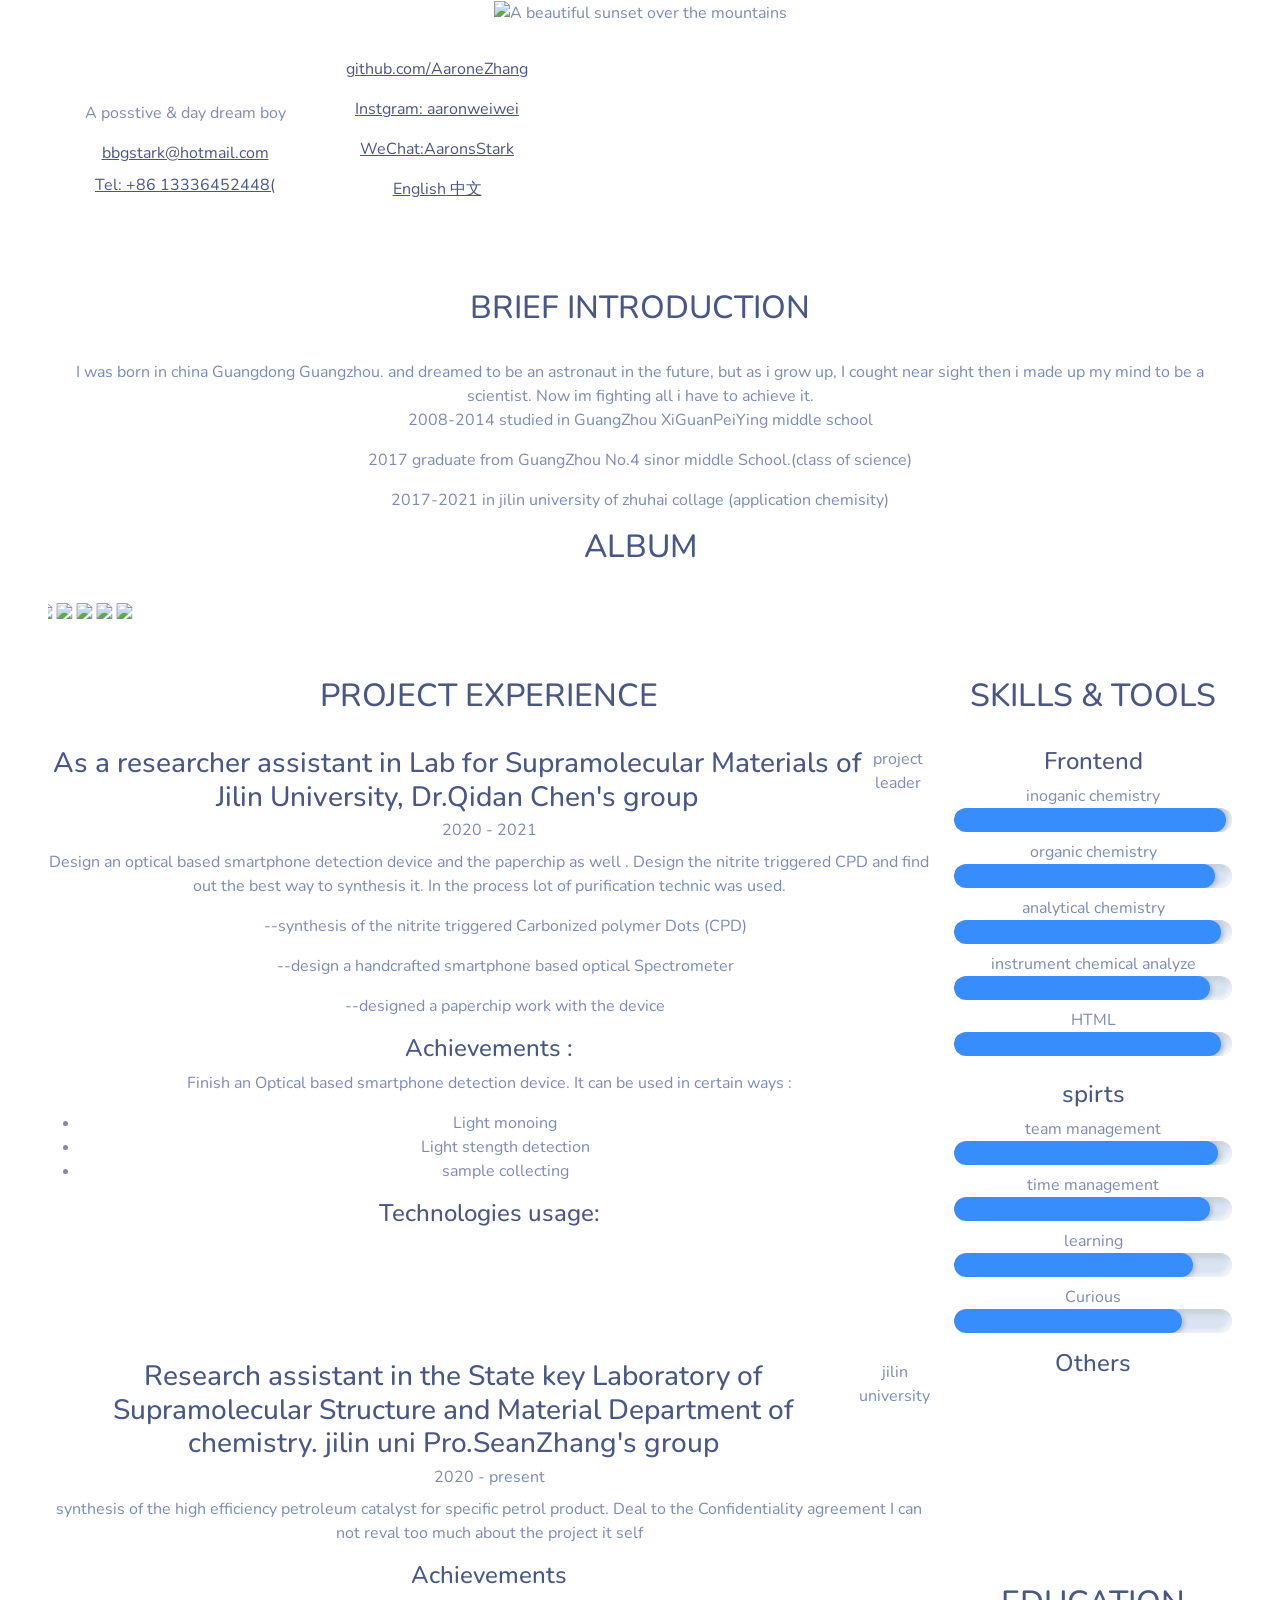
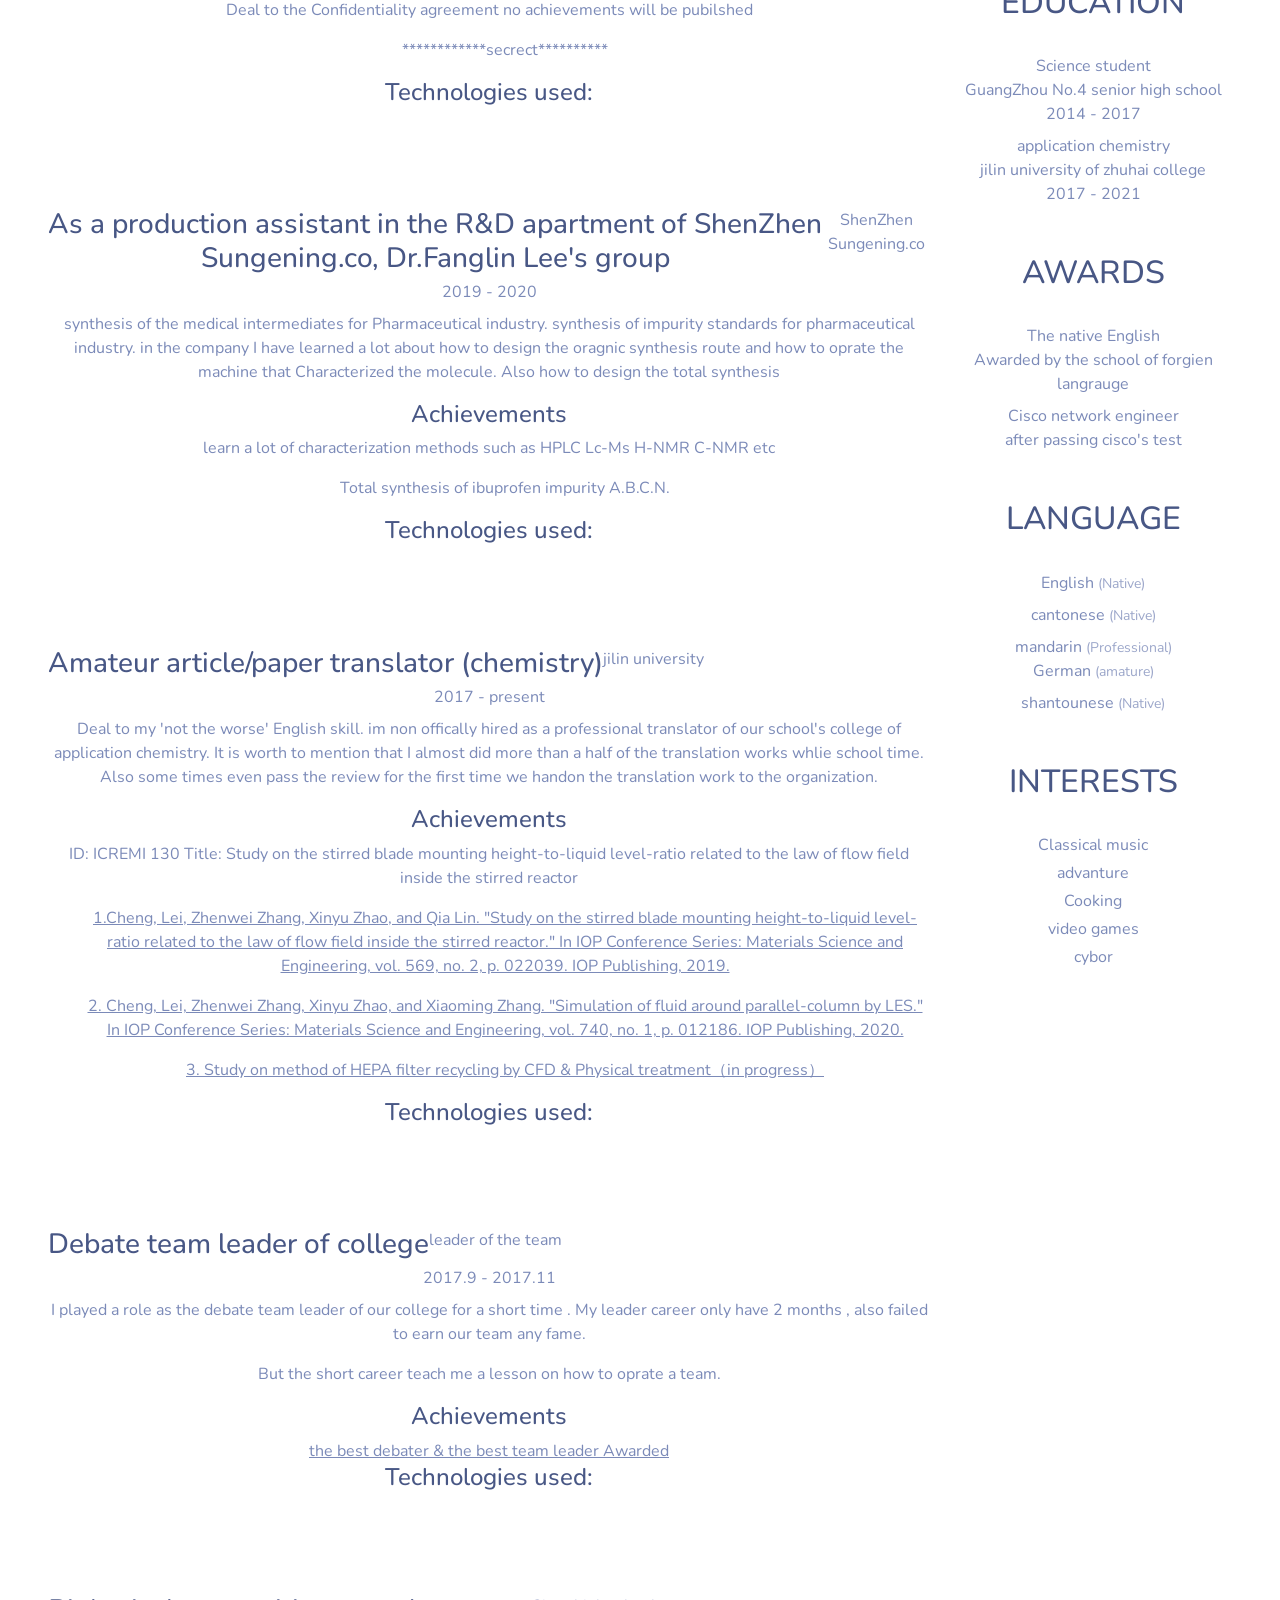
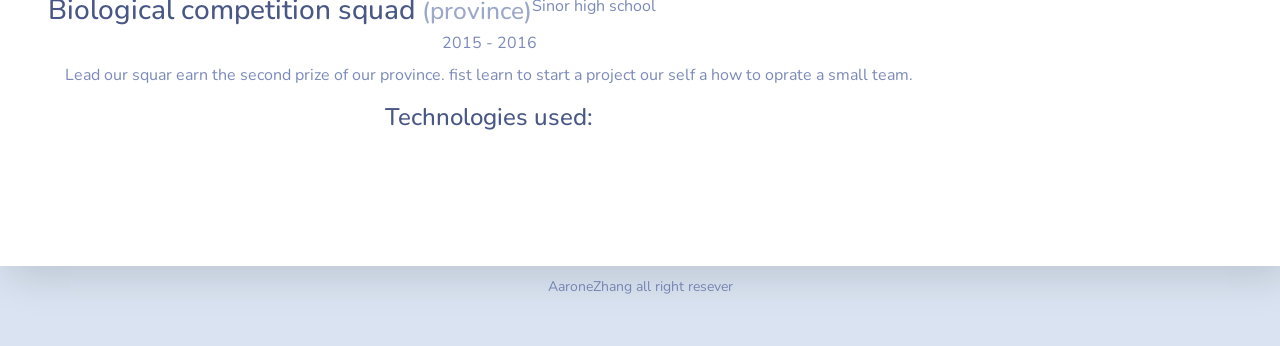
==== EN/index.html @ 05cc0192 "new content update content" ====
<!DOCTYPE html>
<html lang="en"> 
<head>
    <title>Aarone's website</title>
    
    <!-- Meta -->
    <meta charset="utf-8">
    <meta http-equiv="X-UA-Compatible" content="IE=edge">
    <meta name="viewport" content="width=device-width, initial-scale=1.0">
    <meta name="description" content="Responsive Resume Template">
    <meta name="author" content="Aarone">    
    <link rel="shortcut icon" href="favicon.ico"> 
    <!-- Google Font -->
    <link href="https://fonts.googleapis.com/css?family=Roboto:300,400,500,700,900" rel="stylesheet">
    <!-- FontAwesome JS-->
    <script defer src="https://use.fontawesome.com/releases/v5.1.1/js/all.js" integrity="sha384-BtvRZcyfv4r0x/phJt9Y9HhnN5ur1Z+kZbKVgzVBAlQZX4jvAuImlIz+bG7TS00a" crossorigin="anonymous"></script>
    <!-- Theme CSS -->  
    <link id="theme-style" rel="stylesheet" href="assets/css/pillar-2.css">
</head> 

<body>	

    <article class="resume-wrapper text-center position-relative">
	    <div class="resume-wrapper-inner mx-auto text-left bg-white shadow-lg">
		    <header class="resume-header pt-4 pt-md-0">
			    <div class="media flex-column flex-md-row">
				    <img class="mr-3 img-fluid picture mx-auto" src="IMG_01.jpg" alt="A beautiful sunset over the mountains">
				    <div class="media-body p-4 d-flex flex-column flex-md-row mx-auto mx-lg-0">
					    <div class="primary-info">
						    <h1 class="name mt-0 mb-1 text-white text-uppercase text-uppercase">Aarone Zhang</h1>
						    <div class="title mb-3">A posstive & day dream boy</div>
						    <ul class="list-unstyled">
							    <li class="mb-2"><a href="#"><i class="far fa-envelope fa-fw mr-2" data-fa-transform="grow-3"></i>bbgstark@hotmail.com</a></li>
							    <li><a href="#"><i class="fas fa-mobile-alt fa-fw mr-2" data-fa-transform="grow-6"></i>Tel: +86 13336452448(</a></li>
						    </ul>
					    </div><!--//primary-info-->
					    <div class="secondary-info ml-md-auto mt-2">
						    <ul class="resume-social list-unstyled">
				                <li class="mb-3"><a href="github.com/AaroneZhang"><span class="fa-container text-center mr-2"><i class="fab fa-github-alt fa-fw"></i></span>github.com/AaroneZhang</a></li>
				                <li class="mb-3"><a href="https://www.instagram.com/aaronweiwei/"><span class="fa-container text-center mr-2"><i class="fab fa-instgram fa-fw"></i></span> Instgram: aaronweiwei</a></li>
				                <li class="mb-3"><a href="albim/ 13.jpeg"><span class="fa-container text-center mr-2"><i class="fas fa-globe"></i></span>WeChat:AaronsStark</a></li>
				                <li class="mb-3"><a href="https://aaronezhang.github.io/personal/EN/index"><span class="fa-container text-center mr-2"><i class="fas fa-globe"></i></span>English</a><a href="https://aaronezhang.github.io/personal/CN/index"></i></span>       中文</a></li>
						    </ul>
					    </div><!--//secondary-info-->
					    
				    </div><!--//media-body-->
			    </div><!--//media-->
		    </header>
		    <div class="resume-body p-5">
			    <section class="resume-section summary-section mb-5">
				    <h2 class="resume-section-title text-uppercase font-weight-bold pb-3 mb-3">Brief Introduction</h2>
				    <div class="resume-section-content">
					    <p class="mb-0">I was born in china Guangdong Guangzhou. and dreamed to be an astronaut in the future, but as i grow up, I cought near sight then i made up my mind to be a scientist. Now im fighting all i have to achieve it.</p>
					    	<p>
					    		2008-2014 studied in GuangZhou XiGuanPeiYing middle school
					    	</p>
					    	<p>
					    		2017 graduate from GuangZhou No.4 sinor middle School.(class of science)
					    	</p>
					    	<p>
					    		2017-2021 in jilin university of zhuhai collage (application chemisity)
					    	</p>
				    <h2 class="resume-section-title text-uppercase font-weight-bold pb-3 mb-3">Album</h2>
				    <div class="resume-section-content">
				    <marquee behavior="scroll" direction=right width=auto height=auto onmouseover=stop() onmouseout=start() scrollAmount=4 loop=infinite >
				    	<a href="album/ 1.jpeg"><img src="album/ 1.jpeg"></a>
				    	<a href="album/ 2.jpeg"><img src="album/ 2.jpeg"></a>
				    	<a href="album/ 3.jpeg"><img src="album/ 3.jpeg"></a>
				    	<a href="album/ 4.jpeg"><img src="album/ 4.jpeg"></a>
				    	<a href="album/ 5.jpeg"><img src="album/ 5.jpeg"></a>
				    	<a href="album/ 6.jpeg"><img src="album/ 6.jpeg"></a>
				    	<a href="album/ 7.jpeg"><img src="album/ 7.jpeg"></a>
				    	<a href="album/ 8.jpeg"><img src="album/ 8.jpeg"></a>
				    	<a href="album/ 9.jpeg"><img src="album/ 9.jpeg"></a>
				    	<a href="album/ 10.jpeg"><img src="album/ 10.jpeg"></a>
				    	<a href="album/ 11.jpeg"><img src="album/ 11.jpeg"></a>
				    	<a href="album/ 12.jpeg"><img src="album/ 12.jpeg"></a>
				    	
				    	<style>
        img{
            height: 200px;/*设置图片宽度，不设置高度，高度跟随宽度等比例自动收缩*/
        }
        img:hover{
            opacity: 0.8;/*通过hover鼠标事件设置图片透明度*/
        }
    </style> 
				    </marquee>
				</div>
				</section><!--//summary-section-->
				
			    
			    <div class="row">
				    <div class="col-lg-9">
					    <section class="resume-section experience-section mb-5">
						    <h2 class="resume-section-title text-uppercase font-weight-bold pb-3 mb-3">Project Experience</h2>
						    <div class="resume-section-content">
							    <div class="resume-timeline position-relative">
								    <article class="resume-timeline-item position-relative pb-5">
									    
									    <div class="resume-timeline-item-header mb-2">
										    <div class="d-flex flex-column flex-md-row">
										        <h3 class="resume-position-title font-weight-bold mb-1">As a researcher assistant in Lab for Supramolecular Materials of Jilin University, Dr.Qidan Chen's group</h3>
										        <div class="resume-company-name ml-auto">project leader</div>
										    </div><!--//row-->
										    <div class="resume-position-time">2020 - 2021</div>
									    </div><!--//resume-timeline-item-header-->
									    <div class="resume-timeline-item-desc">
										    <p>Design an optical based smartphone detection device and the paperchip as well . Design the nitrite triggered CPD and find out the best way to synthesis it. In the process lot of purification technic was used.
										    	<ul>
--synthesis of the nitrite triggered Carbonized polymer Dots (CPD)</ul>
<ul>
--design a handcrafted smartphone based optical Spectrometer</ul> 
<ul>--designed a paperchip work with the device</ul>
</p>
										    <h4 class="resume-timeline-item-desc-heading font-weight-bold">Achievements :</h4>
										    <p>  Finish an Optical based smartphone detection device. It can be used in certain ways :
										    </p>
										    <ul>
											    <li>Light monoing  </li>
											    <li>Light stength detection</li>
										    	<li>sample collecting 
										    	</li>
										    </ul>
										    <h4 class="resume-timeline-item-desc-heading font-weight-bold">Technologies usage:</h4>
										    <ul class="list-inline">
											    <li class="list-inline-item"><span class="badge badge-primary badge-pill">inorganic chemistry</span></li>
											    <li class="list-inline-item"><span class="badge badge-primary badge-pill">organic chemistry</span></li>
											    <li class="list-inline-item"><span class="badge badge-primary badge-pill">analytical chemistry</span></li>
											    <li class="list-inline-item"><span class="badge badge-primary badge-pill">instrument chemical analyze</span></li>
											    <li class="list-inline-item"><span class="badge badge-primary badge-pill">Optical physic </span></li>
											    <li class="list-inline-item"><span class="badge badge-primary badge-pill">electric circuit</span></li>
										    </ul>
									    </div><!--//resume-timeline-item-desc-->

								    </article><!--//resume-timeline-item-->
								    
								    <article class="resume-timeline-item position-relative pb-5">
									    
									    <div class="resume-timeline-item-header mb-2">
										    <div class="d-flex flex-column flex-md-row">
										        <h3 class="resume-position-title font-weight-bold mb-1">Research assistant in the State key Laboratory of Supramolecular Structure and Material Department of chemistry. jilin uni Pro.SeanZhang's group</h3>
										        <div class="resume-company-name ml-auto">jilin university</div>
										    </div><!--//row-->
										    <div class="resume-position-time">2020 - present </div>
									    </div><!--//resume-timeline-item-header-->
									    <div class="resume-timeline-item-desc">
										    <p>synthesis of the high efficiency petroleum catalyst for specific petrol product.
										    Deal to the Confidentiality agreement I can not reval too much about the project it self </p>
										    <h4 class="resume-timeline-item-desc-heading font-weight-bold">Achievements</h4>
										    <p>Deal to the Confidentiality agreement no achievements will be pubilshed </p>
										    <ul>************secrect**********
										    </ul>
										    <h4 class="resume-timeline-item-desc-heading font-weight-bold">Technologies used:</h4>
										    <ul class="list-inline">
											    <li class="list-inline-item"><span class="badge badge-primary badge-pill">inorganic chemistry </span></li>
											    <li class="list-inline-item"><span class="badge badge-primary badge-pill">organic chemistry </span></li>
											    <li class="list-inline-item"><span class="badge badge-primary badge-pill"></span></li>
											    <li class="list-inline-item"><span class="badge badge-primary badge-pill">English</span></li>
											    <li class="list-inline-item"><span class="badge badge-primary badge-pill"></span></li>
											    <li class="list-inline-item"><span class="badge badge-primary badge-pill"></span></li>
										    </ul>
										    </div><!--//resume-timeline-item-desc-->

								    </article><!--//resume-timeline-item-->
								    
								    <article class="resume-timeline-item position-relative pb-5">
									    
									    <div class="resume-timeline-item-header mb-2">
										    <div class="d-flex flex-column flex-md-row">
										        <h3 class="resume-position-title font-weight-bold mb-1">As a production assistant in the R&D apartment of ShenZhen Sungening.co, Dr.Fanglin Lee's group</h3>
										        <div class="resume-company-name ml-auto">ShenZhen Sungening.co</div>
										    </div><!--//row-->
										    <div class="resume-position-time">2019 - 2020 </div>
									    </div><!--//resume-timeline-item-header-->
									    <div class="resume-timeline-item-desc">
										    <p>synthesis of the medical intermediates for Pharmaceutical industry. synthesis of impurity standards for pharmaceutical industry. in the company I have learned a lot about how to design the oragnic synthesis route and how to oprate the machine that Characterized the molecule. Also how to design the total synthesis</p>
										    <h4 class="resume-timeline-item-desc-heading font-weight-bold">Achievements</h4>
										    <p>learn a lot of characterization methods such as HPLC Lc-Ms H-NMR C-NMR etc</p>
										    <ul>Total synthesis of ibuprofen impurity A.B.C.N.
										    </ul>
										    <h4 class="resume-timeline-item-desc-heading font-weight-bold">Technologies used:</h4>
										    <ul class="list-inline">
											    <li class="list-inline-item"><span class="badge badge-primary badge-pill">inorganic chemistry </span></li>
											    <li class="list-inline-item"><span class="badge badge-primary badge-pill">organic chemistry </span></li>
											    <li class="list-inline-item"><span class="badge badge-primary badge-pill">Reaxys</span></li>
											    <li class="list-inline-item"><span class="badge badge-primary badge-pill">English</span></li>
											    <li class="list-inline-item"><span class="badge badge-primary badge-pill">Scifinder</span></li>
											    <li class="list-inline-item"><span class="badge badge-primary badge-pill">Flash SiliconColumn</span></li>
										    </ul>

										    </div><!--//resume-timeline-item-desc-->

								    </article><!--//resume-timeline-item-->
								    
								    <article class="resume-timeline-item position-relative pb-5">
									    
									    <div class="resume-timeline-item-header mb-2">
										    <div class="d-flex flex-column flex-md-row">
										        <h3 class="resume-position-title font-weight-bold mb-1">Amateur article/paper translator (chemistry)</h3>
										        <div class="resume-company-name ml-auto">jilin university</div>
										    </div><!--//row-->
										    <div class="resume-position-time">2017 - present </div>
									    </div><!--//resume-timeline-item-header-->
									    <div class="resume-timeline-item-desc">
										    <p>Deal to my 'not the worse' English skill. im non offically hired as a professional translator of our school's college of application chemistry. It is worth to mention that I almost did more than a half of the translation works whlie school time. Also some times even pass the review for the first time we handon the translation work to the organization.</p>
										    <h4 class="resume-timeline-item-desc-heading font-weight-bold">Achievements</h4>
										    <p>ID: ICREMI 130 Title: Study on the stirred blade mounting height-to-liquid level-ratio related to the law of flow field inside the stirred reactor</p>
										    <u><ul>1.Cheng, Lei, Zhenwei Zhang, Xinyu Zhao, and Qia Lin. "Study on the stirred blade mounting height-to-liquid level-ratio related to the law of flow field inside the stirred reactor." In IOP Conference Series: Materials Science and Engineering, vol. 569, no. 2, p. 022039. IOP Publishing, 2019. </ul>
<ul>2. Cheng, Lei, Zhenwei Zhang, Xinyu Zhao, and Xiaoming Zhang. "Simulation of fluid around parallel-column by LES." In IOP Conference Series: Materials Science and Engineering, vol. 740, no. 1, p. 012186. IOP Publishing, 2020. </ul>
<ul>3. Study on method of HEPA filter recycling by CFD & Physical treatment（in progress）</ul> 
										    </u>
										    <h4 class="resume-timeline-item-desc-heading font-weight-bold">Technologies used:</h4>
										    <ul class="list-inline">
											    <li class="list-inline-item"><span class="badge badge-primary badge-pill">inorganic chemistry </span></li>
											    <li class="list-inline-item"><span class="badge badge-primary badge-pill">organic chemistry </span></li>
											    <li class="list-inline-item"><span class="badge badge-primary badge-pill">Fluiddynamic</span></li>
											    <li class="list-inline-item"><span class="badge badge-primary badge-pill">English</span></li>
											    <li class="list-inline-item"><span class="badge badge-primary badge-pill">Microsoft Word</span></li>
											    <li class="list-inline-item"><span class="badge badge-primary badge-pill">Anasys</span></li>
										    </ul>
									    </div><!--//resume-timeline-item-desc-->

								    </article><!--//resume-timeline-item-->
								    
								    <article class="resume-timeline-item position-relative pb-5">
									    
									    <div class="resume-timeline-item-header mb-2">
										    <div class="d-flex flex-column flex-md-row">
										        <h3 class="resume-position-title font-weight-bold mb-1">Debate team leader of college</h3>
										        <div class="resume-company-name ml-auto">leader of the team </div>
										    </div><!--//row-->
										    <div class="resume-position-time">2017.9 - 2017.11 </div>
									    </div><!--//resume-timeline-item-header-->
									    <div class="resume-timeline-item-desc">
										    <p>I played a role as the debate team leader of our college for a short time . My leader career only have 2 months , also failed to earn our team any fame. </p>
										    <p>But the short career teach me a lesson on how to oprate a team. </p>
										    <h4 class="resume-timeline-item-desc-heading font-weight-bold">Achievements</h4>
										    <u>
										    	the best debater & the best team leader Awarded
										    </u>
										    <h4 class="resume-timeline-item-desc-heading font-weight-bold">Technologies used:</h4>
										    <ul class="list-inline">
											    <li class="list-inline-item"><span class="badge badge-primary badge-pill">team work</span></li>
											    <li class="list-inline-item"><span class="badge badge-primary badge-pill">time management</span></li>
											    <li class="list-inline-item"><span class="badge badge-primary badge-pill">Node.js</span></li>
											    <li class="list-inline-item"><span class="badge badge-primary badge-pill">Require.js</span></li>
											    <li class="list-inline-item"><span class="badge badge-primary badge-pill">HTML/SASS</span></li>
										    </ul>
									    </div><!--//resume-timeline-item-desc-->

								    </article><!--//resume-timeline-item-->
								    
								    <article class="resume-timeline-item position-relative">
									    
									    <div class="resume-timeline-item-header mb-2">
										    <div class="d-flex flex-column flex-md-row">
										        <h3 class="resume-position-title font-weight-bold mb-1">Biological competition squad <small class="text-muted">(province)</small></h3>
										        <div class="resume-company-name ml-auto">Sinor high school</div>
										    </div><!--//row-->
										    <div class="resume-position-time">2015 - 2016 </div>
									    </div><!--//resume-timeline-item-header-->
									    <div class="resume-timeline-item-desc">
										    <p>Lead our squar earn the second prize of our province. fist learn to start a project our self a how to oprate a small team. </p>
										    <h4 class="resume-timeline-item-desc-heading font-weight-bold">Technologies used:</h4>
										    <ul class="list-inline">
											    <li class="list-inline-item"><span class="badge badge-primary badge-pill">team management</span></li>
											    <li class="list-inline-item"><span class="badge badge-primary badge-pill">inorganic chemistry </span></li>
											    <li class="list-inline-item"><span class="badge badge-primary badge-pill">organic chemistry </span></li>
											    <li class="list-inline-item"><span class="badge badge-primary badge-pill">biology </span></li>
										    </ul>
									    </div><!--//resume-timeline-item-desc-->

								    </article><!--//resume-timeline-item-->
								    
								    
							    </div><!--//resume-timeline-->
							     
						    </div>
					    </section><!--//experience-section-->
				    </div>
				    <div class="col-lg-3">
					    <section class="resume-section skills-section mb-5">
						    <h2 class="resume-section-title text-uppercase font-weight-bold pb-3 mb-3">Skills &amp; Tools</h2>
						    <div class="resume-section-content">
						        <div class="resume-skill-item">
							        <h4 class="resume-skills-cat font-weight-bold">Frontend</h4>
							        <ul class="list-unstyled mb-4">
								        <li class="mb-2">
								            <div class="resume-skill-name">inoganic chemistry</div>
									        <div class="progress resume-progress">
											    <div class="progress-bar theme-progress-bar-dark" role="progressbar" style="width: 98%" aria-valuenow="25" aria-valuemin="0" aria-valuemax="100"></div>
											</div>
								        </li>
								        <li class="mb-2">
								            <div class="resume-skill-name">organic chemistry </div>
									        <div class="progress resume-progress">
											    <div class="progress-bar theme-progress-bar-dark" role="progressbar" style="width: 94%" aria-valuenow="25" aria-valuemin="0" aria-valuemax="100"></div>
											</div>
								        </li>
								        <li class="mb-2">
								            <div class="resume-skill-name">analytical chemistry </div>
									        <div class="progress resume-progress">
											    <div class="progress-bar theme-progress-bar-dark" role="progressbar" style="width: 96%" aria-valuenow="25" aria-valuemin="0" aria-valuemax="100"></div>
											</div>
								        </li>
								        
								        <li class="mb-2">
								            <div class="resume-skill-name">instrument chemical analyze</div>
									        <div class="progress resume-progress">
											    <div class="progress-bar theme-progress-bar-dark" role="progressbar" style="width: 92%" aria-valuenow="25" aria-valuemin="0" aria-valuemax="100"></div>
											</div>
								        </li>
								        <li class="mb-2">
								            <div class="resume-skill-name">HTML</div>
									        <div class="progress resume-progress">
											    <div class="progress-bar theme-progress-bar-dark" role="progressbar" style="width: 96%" aria-valuenow="25" aria-valuemin="0" aria-valuemax="100"></div>
											</div>
								        </li>
							        </ul>
						        </div><!--//resume-skill-item-->
						        
						        <div class="resume-skill-item">
						            <h4 class="resume-skills-cat font-weight-bold">spirts</h4>
							        <ul class="list-unstyled">
								        <li class="mb-2">
								            <div class="resume-skill-name">team management</div>
									        <div class="progress resume-progress">
											    <div class="progress-bar theme-progress-bar-dark" role="progressbar" style="width: 95%" aria-valuenow="25" aria-valuemin="0" aria-valuemax="100"></div>
											</div>
								        </li>
								        <li class="mb-2">
								            <div class="resume-skill-name">time management </div>
									        <div class="progress resume-progress">
											    <div class="progress-bar theme-progress-bar-dark" role="progressbar" style="width: 92%" aria-valuenow="25" aria-valuemin="0" aria-valuemax="100"></div>
											</div>
								        </li>
								        <li class="mb-2">
								            <div class="resume-skill-name">learning</div>
									        <div class="progress resume-progress">
											    <div class="progress-bar theme-progress-bar-dark" role="progressbar" style="width: 86%" aria-valuenow="25" aria-valuemin="0" aria-valuemax="100"></div>
											</div>
								        </li>
								        <li class="mb-2">
								            <div class="resume-skill-name">Curious </div>
									        <div class="progress resume-progress">
											    <div class="progress-bar theme-progress-bar-dark" role="progressbar" style="width: 82%" aria-valuenow="25" aria-valuemin="0" aria-valuemax="100"></div>
											</div>
								        </li>
							        </ul>
						        </div><!--//resume-skill-item-->
						        
						        <div class="resume-skill-item">
						            <h4 class="resume-skills-cat font-weight-bold">Others</h4>
						            <ul class="list-inline">
							            <li class="list-inline-item"><span class="badge badge-light">Simple Computing</span></li>
							            <li class="list-inline-item"><span class="badge badge-light">Synthesis route design </span></li>
							            <li class="list-inline-item"><span class="badge badge-light">learing new</span></li>
							            <li class="list-inline-item"><span class="badge badge-light">doing experiments</span></li>
							            <li class="list-inline-item"><span class="badge badge-light">classical music </span></li>
							            <li class="list-inline-item"><span class="badge badge-light">play piano</span></li>
							            <li class="list-inline-item"><span class="badge badge-light">play bass</span></li>
							            <li class="list-inline-item"><span class="badge badge-light"></span></li>
							            <li class="list-inline-item"><span class="badge badge-light">instagram</span></li>
						            </ul>
						        </div><!--//resume-skill-item-->
						    </div><!--resume-section-content-->
					    </section><!--//skills-section-->
					    <section class="resume-section education-section mb-5">
						    <h2 class="resume-section-title text-uppercase font-weight-bold pb-3 mb-3">Education</h2>
						    <div class="resume-section-content">
							    <ul class="list-unstyled">
								    <li class="mb-2">
								        <div class="resume-degree font-weight-bold">Science student</div>
								        <div class="resume-degree-org">GuangZhou No.4 senior high school </div>
								        <div class="resume-degree-time">2014 - 2017</div>
								    </li>
								    <li>
								        <div class="resume-degree font-weight-bold">application chemistry </div>
								        <div class="resume-degree-org">jilin university of zhuhai college </div>
								        <div class="resume-degree-time">2017 - 2021</div>
								    </li>
							    </ul>
						    </div>
					    </section><!--//education-section-->
					    <section class="resume-section reference-section mb-5">
						    <h2 class="resume-section-title text-uppercase font-weight-bold pb-3 mb-3">Awards</h2>
						    <div class="resume-section-content">
							    <ul class="list-unstyled resume-awards-list">
								    <li class="mb-2 pl-4 position-relative">
								        <i class="resume-award-icon fas fa-trophy position-absolute" data-fa-transform="shrink-2"></i>
								        <div class="resume-award-name">The native English</div>
								        <div class="resume-award-desc">Awarded by the school of forgien langrauge  </div>
								    </li>
								    <li class="mb-0 pl-4 position-relative">
								        <i class="resume-award-icon fas fa-trophy position-absolute" data-fa-transform="shrink-2"></i>
								        <div class="resume-award-name">Cisco network engineer</div>
								        <div class="resume-award-desc">after passing cisco's test </div>
								    </li>
							    </ul>
						    </div>
					    </section><!--//interests-section-->
					    <section class="resume-section language-section mb-5">
						    <h2 class="resume-section-title text-uppercase font-weight-bold pb-3 mb-3">Language</h2>
						    <div class="resume-section-content">
							    <ul class="list-unstyled resume-lang-list">
								    <li class="mb-2"><span class="resume-lang-name font-weight-bold">English</span> <small class="text-muted font-weight-normal">(Native)</small></li>
								    <li class="mb-2 align-middle"><span class="resume-lang-name font-weight-bold">cantonese</span> <small class="text-muted font-weight-normal">(Native)</small></li>
								    <li><span class="resume-lang-name font-weight-bold">mandarin</span> <small class="text-muted font-weight-normal">(Professional)</small></li>
								    <li class="mb-2"><span class="resume-lang-name font-weight-bold">German</span> <small class="text-muted font-weight-normal">(amature)</small></li>
								    <li class="mb-2 align-middle"><span class="resume-lang-name font-weight-bold">shantounese</span> <small class="text-muted font-weight-normal">(Native)</small></li>

							    </ul>
						    </div>
					    </section><!--//language-section-->
					    <section class="resume-section interests-section mb-5">
						    <h2 class="resume-section-title text-uppercase font-weight-bold pb-3 mb-3">Interests</h2>
						    <div class="resume-section-content">
							    <ul class="list-unstyled">
								    <li class="mb-1">Classical music</li>
								    <li class="mb-1">advanture</li>
								    <li class="mb-1">Cooking</li>
								    <li class="mb-1">video games</li>
								    <li class="mb-1">cybor</li>
							    </ul>
						    </div>
					    </section><!--//interests-section-->
					    
				    </div>
			    </div><!--//row-->
		    </div><!--//resume-body-->
		    
		    
	    </div>
    </article>  

    
    <footer class="footer text-center pt-2 pb-5">
                <small class="copyright">AaroneZhang all right resever </a></small>
    </footer>

    

</body>
</html>
---- EN/assets/css/pillar-2.css ----
@charset "UTF-8";/*!
 * Bootswatch v5.3.3 (https://bootswatch.com)
 * Theme: morph
 * Copyright 2012-2024 Thomas Park
 * Licensed under MIT
 * Based on Bootstrap
*//*!
 * Bootstrap  v5.3.3 (https://getbootstrap.com/)
 * Copyright 2011-2024 The Bootstrap Authors
 * Licensed under MIT (https://github.com/twbs/bootstrap/blob/main/LICENSE)
 */@import url(https://fonts.googleapis.com/css2?family=Nunito:wght@400;600;700&display=swap);:root,[data-bs-theme=light]{--bs-blue:#378dfc;--bs-indigo:#6610f2;--bs-purple:#5b62f4;--bs-pink:#d63384;--bs-red:#e52527;--bs-orange:#fd7e14;--bs-yellow:#ffc107;--bs-green:#43cc29;--bs-teal:#20c997;--bs-cyan:#0dcaf0;--bs-black:#000;--bs-white:#fff;--bs-gray:#7f8a99;--bs-gray-dark:#444b40;--bs-gray-100:#f0f5fa;--bs-gray-200:#d9e3f1;--bs-gray-300:#dee2e6;--bs-gray-400:#bed1e6;--bs-gray-500:#adb5bd;--bs-gray-600:#7f8a99;--bs-gray-700:#7b8ab8;--bs-gray-800:#444b40;--bs-gray-900:#212529;--bs-primary:#378dfc;--bs-secondary:#d9e3f1;--bs-success:#43cc29;--bs-info:#5b62f4;--bs-warning:#ffc107;--bs-danger:#e52527;--bs-light:#f0f5fa;--bs-dark:#212529;--bs-primary-rgb:55,141,252;--bs-secondary-rgb:217,227,241;--bs-success-rgb:67,204,41;--bs-info-rgb:91,98,244;--bs-warning-rgb:255,193,7;--bs-danger-rgb:229,37,39;--bs-light-rgb:240,245,250;--bs-dark-rgb:33,37,41;--bs-primary-text-emphasis:#163865;--bs-secondary-text-emphasis:#575b60;--bs-success-text-emphasis:#1b5210;--bs-info-text-emphasis:#242762;--bs-warning-text-emphasis:#664d03;--bs-danger-text-emphasis:#5c0f10;--bs-light-text-emphasis:#7b8ab8;--bs-dark-text-emphasis:#7b8ab8;--bs-primary-bg-subtle:#d7e8fe;--bs-secondary-bg-subtle:#f7f9fc;--bs-success-bg-subtle:#d9f5d4;--bs-info-bg-subtle:#dee0fd;--bs-warning-bg-subtle:#fff3cd;--bs-danger-bg-subtle:#fad3d4;--bs-light-bg-subtle:#f8fafd;--bs-dark-bg-subtle:#bed1e6;--bs-primary-border-subtle:#afd1fe;--bs-secondary-border-subtle:#f0f4f9;--bs-success-border-subtle:#b4eba9;--bs-info-border-subtle:#bdc0fb;--bs-warning-border-subtle:#ffe69c;--bs-danger-border-subtle:#f5a8a9;--bs-light-border-subtle:#d9e3f1;--bs-dark-border-subtle:#adb5bd;--bs-white-rgb:255,255,255;--bs-black-rgb:0,0,0;--bs-font-sans-serif:Nunito,-apple-system,BlinkMacSystemFont,"Segoe UI",Roboto,"Helvetica Neue",Arial,sans-serif,"Apple Color Emoji","Segoe UI Emoji","Segoe UI Symbol";--bs-font-monospace:SFMono-Regular,Menlo,Monaco,Consolas,"Liberation Mono","Courier New",monospace;--bs-gradient:linear-gradient(180deg, rgba(255, 255, 255, 0.15), rgba(255, 255, 255, 0));--bs-body-font-family:var(--bs-font-sans-serif);--bs-body-font-size:1rem;--bs-body-font-weight:400;--bs-body-line-height:1.5;--bs-body-color:#7b8ab8;--bs-body-color-rgb:123,138,184;--bs-body-bg:#d9e3f1;--bs-body-bg-rgb:217,227,241;--bs-emphasis-color:#000;--bs-emphasis-color-rgb:0,0,0;--bs-secondary-color:rgba(123, 138, 184, 0.75);--bs-secondary-color-rgb:123,138,184;--bs-secondary-bg:#d9e3f1;--bs-secondary-bg-rgb:217,227,241;--bs-tertiary-color:rgba(123, 138, 184, 0.5);--bs-tertiary-color-rgb:123,138,184;--bs-tertiary-bg:#f0f5fa;--bs-tertiary-bg-rgb:240,245,250;--bs-heading-color:#485785;--bs-link-color:#485785;--bs-link-color-rgb:72,87,133;--bs-link-decoration:underline;--bs-link-hover-color:#3a466a;--bs-link-hover-color-rgb:58,70,106;--bs-code-color:#d63384;--bs-highlight-color:#7b8ab8;--bs-highlight-bg:#fff3cd;--bs-border-width:0;--bs-border-style:solid;--bs-border-color:rgba(55, 94, 148, 0.1);--bs-border-color-translucent:rgba(0, 0, 0, 0.175);--bs-border-radius:0.375rem;--bs-border-radius-sm:0.25rem;--bs-border-radius-lg:0.5rem;--bs-border-radius-xl:1rem;--bs-border-radius-xxl:2rem;--bs-border-radius-2xl:var(--bs-border-radius-xxl);--bs-border-radius-pill:50rem;--bs-box-shadow:5px 5px 10px rgba(55, 94, 148, 0.2),-5px -5px 10px rgba(255, 255, 255, 0.4);--bs-box-shadow-sm:0 0.125rem 0.25rem rgba(55, 94, 148, 0.2);--bs-box-shadow-lg:8px 8px 40px rgba(0, 0, 0, 0.15);--bs-box-shadow-inset:inset 2px 2px 8px rgba(55, 94, 148, 0.3),inset -3px -2px 5px rgba(255, 255, 255, 0.8);--bs-focus-ring-width:0.25rem;--bs-focus-ring-opacity:0.25;--bs-focus-ring-color:rgba(55, 141, 252, 0.25);--bs-form-valid-color:#43cc29;--bs-form-valid-border-color:#43cc29;--bs-form-invalid-color:#e52527;--bs-form-invalid-border-color:#e52527}[data-bs-theme=dark]{color-scheme:dark;--bs-body-color:#dee2e6;--bs-body-color-rgb:222,226,230;--bs-body-bg:#212529;--bs-body-bg-rgb:33,37,41;--bs-emphasis-color:#fff;--bs-emphasis-color-rgb:255,255,255;--bs-secondary-color:rgba(222, 226, 230, 0.75);--bs-secondary-color-rgb:222,226,230;--bs-secondary-bg:#444b40;--bs-secondary-bg-rgb:68,75,64;--bs-tertiary-color:rgba(222, 226, 230, 0.5);--bs-tertiary-color-rgb:222,226,230;--bs-tertiary-bg:#333835;--bs-tertiary-bg-rgb:51,56,53;--bs-primary-text-emphasis:#87bbfd;--bs-secondary-text-emphasis:#e8eef7;--bs-success-text-emphasis:#8ee07f;--bs-info-text-emphasis:#9da1f8;--bs-warning-text-emphasis:#ffda6a;--bs-danger-text-emphasis:#ef7c7d;--bs-light-text-emphasis:#f0f5fa;--bs-dark-text-emphasis:#dee2e6;--bs-primary-bg-subtle:#0b1c32;--bs-secondary-bg-subtle:#2b2d30;--bs-success-bg-subtle:#0d2908;--bs-info-bg-subtle:#121431;--bs-warning-bg-subtle:#332701;--bs-danger-bg-subtle:#2e0708;--bs-light-bg-subtle:#444b40;--bs-dark-bg-subtle:#222620;--bs-primary-border-subtle:#215597;--bs-secondary-border-subtle:#828891;--bs-success-border-subtle:#287a19;--bs-info-border-subtle:#373b92;--bs-warning-border-subtle:#997404;--bs-danger-border-subtle:#891617;--bs-light-border-subtle:#7b8ab8;--bs-dark-border-subtle:#444b40;--bs-heading-color:inherit;--bs-link-color:#87bbfd;--bs-link-hover-color:#9fc9fd;--bs-link-color-rgb:135,187,253;--bs-link-hover-color-rgb:159,201,253;--bs-code-color:#e685b5;--bs-highlight-color:#dee2e6;--bs-highlight-bg:#664d03;--bs-border-color:#7b8ab8;--bs-border-color-translucent:rgba(255, 255, 255, 0.15);--bs-form-valid-color:#8ee07f;--bs-form-valid-border-color:#8ee07f;--bs-form-invalid-color:#ef7c7d;--bs-form-invalid-border-color:#ef7c7d}*,::after,::before{box-sizing:border-box}@media (prefers-reduced-motion:no-preference){:root{scroll-behavior:smooth}}body{margin:0;font-family:var(--bs-body-font-family);font-size:var(--bs-body-font-size);font-weight:var(--bs-body-font-weight);line-height:var(--bs-body-line-height);color:var(--bs-body-color);text-align:var(--bs-body-text-align);background-color:var(--bs-body-bg);-webkit-text-size-adjust:100%;-webkit-tap-highlight-color:transparent}hr{margin:1rem 0;color:inherit;border:0;border-top:var(--bs-border-width) solid;opacity:.25}.h1,.h2,.h3,.h4,.h5,.h6,h1,h2,h3,h4,h5,h6{margin-top:0;margin-bottom:.5rem;font-weight:500;line-height:1.2;color:var(--bs-heading-color)}.h1,h1{font-size:calc(1.375rem + 1.5vw)}@media (min-width:1200px){.h1,h1{font-size:2.5rem}}.h2,h2{font-size:calc(1.325rem + .9vw)}@media (min-width:1200px){.h2,h2{font-size:2rem}}.h3,h3{font-size:calc(1.3rem + .6vw)}@media (min-width:1200px){.h3,h3{font-size:1.75rem}}.h4,h4{font-size:calc(1.275rem + .3vw)}@media (min-width:1200px){.h4,h4{font-size:1.5rem}}.h5,h5{font-size:1.25rem}.h6,h6{font-size:1rem}p{margin-top:0;margin-bottom:1rem}abbr[title]{-webkit-text-decoration:underline dotted;text-decoration:underline dotted;cursor:help;-webkit-text-decoration-skip-ink:none;text-decoration-skip-ink:none}address{margin-bottom:1rem;font-style:normal;line-height:inherit}ol,ul{padding-left:2rem}dl,ol,ul{margin-top:0;margin-bottom:1rem}ol ol,ol ul,ul ol,ul ul{margin-bottom:0}dt{font-weight:700}dd{margin-bottom:.5rem;margin-left:0}blockquote{margin:0 0 1rem}b,strong{font-weight:bolder}.small,small{font-size:.875em}.mark,mark{padding:.1875em;color:var(--bs-highlight-color);background-color:var(--bs-highlight-bg)}sub,sup{position:relative;font-size:.75em;line-height:0;vertical-align:baseline}sub{bottom:-.25em}sup{top:-.5em}a{color:rgba(var(--bs-link-color-rgb),var(--bs-link-opacity,1));text-decoration:underline}a:hover{--bs-link-color-rgb:var(--bs-link-hover-color-rgb)}a:not([href]):not([class]),a:not([href]):not([class]):hover{color:inherit;text-decoration:none}code,kbd,pre,samp{font-family:var(--bs-font-monospace);font-size:1em}pre{display:block;margin-top:0;margin-bottom:1rem;overflow:auto;font-size:.875em}pre code{font-size:inherit;color:inherit;word-break:normal}code{font-size:.875em;color:var(--bs-code-color);word-wrap:break-word}a>code{color:inherit}kbd{padding:.1875rem .375rem;font-size:.875em;color:var(--bs-body-bg);background-color:var(--bs-body-color);border-radius:.25rem}kbd kbd{padding:0;font-size:1em}figure{margin:0 0 1rem}img,svg{vertical-align:middle}table{caption-side:bottom;border-collapse:collapse}caption{padding-top:.5rem;padding-bottom:.5rem;color:var(--bs-secondary-color);text-align:left}th{text-align:inherit;text-align:-webkit-match-parent}tbody,td,tfoot,th,thead,tr{border-color:inherit;border-style:solid;border-width:0}label{display:inline-block}button{border-radius:0}button:focus:not(:focus-visible){outline:0}button,input,optgroup,select,textarea{margin:0;font-family:inherit;font-size:inherit;line-height:inherit}button,select{text-transform:none}[role=button]{cursor:pointer}select{word-wrap:normal}select:disabled{opacity:1}[list]:not([type=date]):not([type=datetime-local]):not([type=month]):not([type=week]):not([type=time])::-webkit-calendar-picker-indicator{display:none!important}[type=button],[type=reset],[type=submit],button{-webkit-appearance:button}[type=button]:not(:disabled),[type=reset]:not(:disabled),[type=submit]:not(:disabled),button:not(:disabled){cursor:pointer}::-moz-focus-inner{padding:0;border-style:none}textarea{resize:vertical}fieldset{min-width:0;padding:0;margin:0;border:0}legend{float:left;width:100%;padding:0;margin-bottom:.5rem;font-size:calc(1.275rem + .3vw);line-height:inherit}@media (min-width:1200px){legend{font-size:1.5rem}}legend+*{clear:left}::-webkit-datetime-edit-day-field,::-webkit-datetime-edit-fields-wrapper,::-webkit-datetime-edit-hour-field,::-webkit-datetime-edit-minute,::-webkit-datetime-edit-month-field,::-webkit-datetime-edit-text,::-webkit-datetime-edit-year-field{padding:0}::-webkit-inner-spin-button{height:auto}[type=search]{-webkit-appearance:textfield;outline-offset:-2px}::-webkit-search-decoration{-webkit-appearance:none}::-webkit-color-swatch-wrapper{padding:0}::-webkit-file-upload-button{font:inherit;-webkit-appearance:button}::file-selector-button{font:inherit;-webkit-appearance:button}output{display:inline-block}iframe{border:0}summary{display:list-item;cursor:pointer}progress{vertical-align:baseline}[hidden]{display:none!important}.lead{font-size:1.25rem;font-weight:300}.display-1{font-size:calc(1.625rem + 4.5vw);font-weight:300;line-height:1.2}@media (min-width:1200px){.display-1{font-size:5rem}}.display-2{font-size:calc(1.575rem + 3.9vw);font-weight:300;line-height:1.2}@media (min-width:1200px){.display-2{font-size:4.5rem}}.display-3{font-size:calc(1.525rem + 3.3vw);font-weight:300;line-height:1.2}@media (min-width:1200px){.display-3{font-size:4rem}}.display-4{font-size:calc(1.475rem + 2.7vw);font-weight:300;line-height:1.2}@media (min-width:1200px){.display-4{font-size:3.5rem}}.display-5{font-size:calc(1.425rem + 2.1vw);font-weight:300;line-height:1.2}@media (min-width:1200px){.display-5{font-size:3rem}}.display-6{font-size:calc(1.375rem + 1.5vw);font-weight:300;line-height:1.2}@media (min-width:1200px){.display-6{font-size:2.5rem}}.list-unstyled{padding-left:0;list-style:none}.list-inline{padding-left:0;list-style:none}.list-inline-item{display:inline-block}.list-inline-item:not(:last-child){margin-right:.5rem}.initialism{font-size:.875em;text-transform:uppercase}.blockquote{margin-bottom:1rem;font-size:1.25rem}.blockquote>:last-child{margin-bottom:0}.blockquote-footer{margin-top:-1rem;margin-bottom:1rem;font-size:.875em;color:#7f8a99}.blockquote-footer::before{content:"— "}.img-fluid{max-width:100%;height:auto}.img-thumbnail{padding:.25rem;background-color:var(--bs-body-bg);border:var(--bs-border-width) solid var(--bs-border-color);border-radius:var(--bs-border-radius);box-shadow:var(--bs-box-shadow-sm);max-width:100%;height:auto}.figure{display:inline-block}.figure-img{margin-bottom:.5rem;line-height:1}.figure-caption{font-size:.875em;color:var(--bs-secondary-color)}.container,.container-fluid,.container-lg,.container-md,.container-sm,.container-xl,.container-xxl{--bs-gutter-x:1.5rem;--bs-gutter-y:0;width:100%;padding-right:calc(var(--bs-gutter-x) * .5);padding-left:calc(var(--bs-gutter-x) * .5);margin-right:auto;margin-left:auto}@media (min-width:576px){.container,.container-sm{max-width:540px}}@media (min-width:768px){.container,.container-md,.container-sm{max-width:720px}}@media (min-width:992px){.container,.container-lg,.container-md,.container-sm{max-width:960px}}@media (min-width:1200px){.container,.container-lg,.container-md,.container-sm,.container-xl{max-width:1140px}}@media (min-width:1400px){.container,.container-lg,.container-md,.container-sm,.container-xl,.container-xxl{max-width:1320px}}:root{--bs-breakpoint-xs:0;--bs-breakpoint-sm:576px;--bs-breakpoint-md:768px;--bs-breakpoint-lg:992px;--bs-breakpoint-xl:1200px;--bs-breakpoint-xxl:1400px}.row{--bs-gutter-x:1.5rem;--bs-gutter-y:0;display:flex;flex-wrap:wrap;margin-top:calc(-1 * var(--bs-gutter-y));margin-right:calc(-.5 * var(--bs-gutter-x));margin-left:calc(-.5 * var(--bs-gutter-x))}.row>*{flex-shrink:0;width:100%;max-width:100%;padding-right:calc(var(--bs-gutter-x) * .5);padding-left:calc(var(--bs-gutter-x) * .5);margin-top:var(--bs-gutter-y)}.col{flex:1 0 0%}.row-cols-auto>*{flex:0 0 auto;width:auto}.row-cols-1>*{flex:0 0 auto;width:100%}.row-cols-2>*{flex:0 0 auto;width:50%}.row-cols-3>*{flex:0 0 auto;width:33.33333333%}.row-cols-4>*{flex:0 0 auto;width:25%}.row-cols-5>*{flex:0 0 auto;width:20%}.row-cols-6>*{flex:0 0 auto;width:16.66666667%}.col-auto{flex:0 0 auto;width:auto}.col-1{flex:0 0 auto;width:8.33333333%}.col-2{flex:0 0 auto;width:16.66666667%}.col-3{flex:0 0 auto;width:25%}.col-4{flex:0 0 auto;width:33.33333333%}.col-5{flex:0 0 auto;width:41.66666667%}.col-6{flex:0 0 auto;width:50%}.col-7{flex:0 0 auto;width:58.33333333%}.col-8{flex:0 0 auto;width:66.66666667%}.col-9{flex:0 0 auto;width:75%}.col-10{flex:0 0 auto;width:83.33333333%}.col-11{flex:0 0 auto;width:91.66666667%}.col-12{flex:0 0 auto;width:100%}.offset-1{margin-left:8.33333333%}.offset-2{margin-left:16.66666667%}.offset-3{margin-left:25%}.offset-4{margin-left:33.33333333%}.offset-5{margin-left:41.66666667%}.offset-6{margin-left:50%}.offset-7{margin-left:58.33333333%}.offset-8{margin-left:66.66666667%}.offset-9{margin-left:75%}.offset-10{margin-left:83.33333333%}.offset-11{margin-left:91.66666667%}.g-0,.gx-0{--bs-gutter-x:0}.g-0,.gy-0{--bs-gutter-y:0}.g-1,.gx-1{--bs-gutter-x:0.25rem}.g-1,.gy-1{--bs-gutter-y:0.25rem}.g-2,.gx-2{--bs-gutter-x:0.5rem}.g-2,.gy-2{--bs-gutter-y:0.5rem}.g-3,.gx-3{--bs-gutter-x:1rem}.g-3,.gy-3{--bs-gutter-y:1rem}.g-4,.gx-4{--bs-gutter-x:1.5rem}.g-4,.gy-4{--bs-gutter-y:1.5rem}.g-5,.gx-5{--bs-gutter-x:3rem}.g-5,.gy-5{--bs-gutter-y:3rem}@media (min-width:576px){.col-sm{flex:1 0 0%}.row-cols-sm-auto>*{flex:0 0 auto;width:auto}.row-cols-sm-1>*{flex:0 0 auto;width:100%}.row-cols-sm-2>*{flex:0 0 auto;width:50%}.row-cols-sm-3>*{flex:0 0 auto;width:33.33333333%}.row-cols-sm-4>*{flex:0 0 auto;width:25%}.row-cols-sm-5>*{flex:0 0 auto;width:20%}.row-cols-sm-6>*{flex:0 0 auto;width:16.66666667%}.col-sm-auto{flex:0 0 auto;width:auto}.col-sm-1{flex:0 0 auto;width:8.33333333%}.col-sm-2{flex:0 0 auto;width:16.66666667%}.col-sm-3{flex:0 0 auto;width:25%}.col-sm-4{flex:0 0 auto;width:33.33333333%}.col-sm-5{flex:0 0 auto;width:41.66666667%}.col-sm-6{flex:0 0 auto;width:50%}.col-sm-7{flex:0 0 auto;width:58.33333333%}.col-sm-8{flex:0 0 auto;width:66.66666667%}.col-sm-9{flex:0 0 auto;width:75%}.col-sm-10{flex:0 0 auto;width:83.33333333%}.col-sm-11{flex:0 0 auto;width:91.66666667%}.col-sm-12{flex:0 0 auto;width:100%}.offset-sm-0{margin-left:0}.offset-sm-1{margin-left:8.33333333%}.offset-sm-2{margin-left:16.66666667%}.offset-sm-3{margin-left:25%}.offset-sm-4{margin-left:33.33333333%}.offset-sm-5{margin-left:41.66666667%}.offset-sm-6{margin-left:50%}.offset-sm-7{margin-left:58.33333333%}.offset-sm-8{margin-left:66.66666667%}.offset-sm-9{margin-left:75%}.offset-sm-10{margin-left:83.33333333%}.offset-sm-11{margin-left:91.66666667%}.g-sm-0,.gx-sm-0{--bs-gutter-x:0}.g-sm-0,.gy-sm-0{--bs-gutter-y:0}.g-sm-1,.gx-sm-1{--bs-gutter-x:0.25rem}.g-sm-1,.gy-sm-1{--bs-gutter-y:0.25rem}.g-sm-2,.gx-sm-2{--bs-gutter-x:0.5rem}.g-sm-2,.gy-sm-2{--bs-gutter-y:0.5rem}.g-sm-3,.gx-sm-3{--bs-gutter-x:1rem}.g-sm-3,.gy-sm-3{--bs-gutter-y:1rem}.g-sm-4,.gx-sm-4{--bs-gutter-x:1.5rem}.g-sm-4,.gy-sm-4{--bs-gutter-y:1.5rem}.g-sm-5,.gx-sm-5{--bs-gutter-x:3rem}.g-sm-5,.gy-sm-5{--bs-gutter-y:3rem}}@media (min-width:768px){.col-md{flex:1 0 0%}.row-cols-md-auto>*{flex:0 0 auto;width:auto}.row-cols-md-1>*{flex:0 0 auto;width:100%}.row-cols-md-2>*{flex:0 0 auto;width:50%}.row-cols-md-3>*{flex:0 0 auto;width:33.33333333%}.row-cols-md-4>*{flex:0 0 auto;width:25%}.row-cols-md-5>*{flex:0 0 auto;width:20%}.row-cols-md-6>*{flex:0 0 auto;width:16.66666667%}.col-md-auto{flex:0 0 auto;width:auto}.col-md-1{flex:0 0 auto;width:8.33333333%}.col-md-2{flex:0 0 auto;width:16.66666667%}.col-md-3{flex:0 0 auto;width:25%}.col-md-4{flex:0 0 auto;width:33.33333333%}.col-md-5{flex:0 0 auto;width:41.66666667%}.col-md-6{flex:0 0 auto;width:50%}.col-md-7{flex:0 0 auto;width:58.33333333%}.col-md-8{flex:0 0 auto;width:66.66666667%}.col-md-9{flex:0 0 auto;width:75%}.col-md-10{flex:0 0 auto;width:83.33333333%}.col-md-11{flex:0 0 auto;width:91.66666667%}.col-md-12{flex:0 0 auto;width:100%}.offset-md-0{margin-left:0}.offset-md-1{margin-left:8.33333333%}.offset-md-2{margin-left:16.66666667%}.offset-md-3{margin-left:25%}.offset-md-4{margin-left:33.33333333%}.offset-md-5{margin-left:41.66666667%}.offset-md-6{margin-left:50%}.offset-md-7{margin-left:58.33333333%}.offset-md-8{margin-left:66.66666667%}.offset-md-9{margin-left:75%}.offset-md-10{margin-left:83.33333333%}.offset-md-11{margin-left:91.66666667%}.g-md-0,.gx-md-0{--bs-gutter-x:0}.g-md-0,.gy-md-0{--bs-gutter-y:0}.g-md-1,.gx-md-1{--bs-gutter-x:0.25rem}.g-md-1,.gy-md-1{--bs-gutter-y:0.25rem}.g-md-2,.gx-md-2{--bs-gutter-x:0.5rem}.g-md-2,.gy-md-2{--bs-gutter-y:0.5rem}.g-md-3,.gx-md-3{--bs-gutter-x:1rem}.g-md-3,.gy-md-3{--bs-gutter-y:1rem}.g-md-4,.gx-md-4{--bs-gutter-x:1.5rem}.g-md-4,.gy-md-4{--bs-gutter-y:1.5rem}.g-md-5,.gx-md-5{--bs-gutter-x:3rem}.g-md-5,.gy-md-5{--bs-gutter-y:3rem}}@media (min-width:992px){.col-lg{flex:1 0 0%}.row-cols-lg-auto>*{flex:0 0 auto;width:auto}.row-cols-lg-1>*{flex:0 0 auto;width:100%}.row-cols-lg-2>*{flex:0 0 auto;width:50%}.row-cols-lg-3>*{flex:0 0 auto;width:33.33333333%}.row-cols-lg-4>*{flex:0 0 auto;width:25%}.row-cols-lg-5>*{flex:0 0 auto;width:20%}.row-cols-lg-6>*{flex:0 0 auto;width:16.66666667%}.col-lg-auto{flex:0 0 auto;width:auto}.col-lg-1{flex:0 0 auto;width:8.33333333%}.col-lg-2{flex:0 0 auto;width:16.66666667%}.col-lg-3{flex:0 0 auto;width:25%}.col-lg-4{flex:0 0 auto;width:33.33333333%}.col-lg-5{flex:0 0 auto;width:41.66666667%}.col-lg-6{flex:0 0 auto;width:50%}.col-lg-7{flex:0 0 auto;width:58.33333333%}.col-lg-8{flex:0 0 auto;width:66.66666667%}.col-lg-9{flex:0 0 auto;width:75%}.col-lg-10{flex:0 0 auto;width:83.33333333%}.col-lg-11{flex:0 0 auto;width:91.66666667%}.col-lg-12{flex:0 0 auto;width:100%}.offset-lg-0{margin-left:0}.offset-lg-1{margin-left:8.33333333%}.offset-lg-2{margin-left:16.66666667%}.offset-lg-3{margin-left:25%}.offset-lg-4{margin-left:33.33333333%}.offset-lg-5{margin-left:41.66666667%}.offset-lg-6{margin-left:50%}.offset-lg-7{margin-left:58.33333333%}.offset-lg-8{margin-left:66.66666667%}.offset-lg-9{margin-left:75%}.offset-lg-10{margin-left:83.33333333%}.offset-lg-11{margin-left:91.66666667%}.g-lg-0,.gx-lg-0{--bs-gutter-x:0}.g-lg-0,.gy-lg-0{--bs-gutter-y:0}.g-lg-1,.gx-lg-1{--bs-gutter-x:0.25rem}.g-lg-1,.gy-lg-1{--bs-gutter-y:0.25rem}.g-lg-2,.gx-lg-2{--bs-gutter-x:0.5rem}.g-lg-2,.gy-lg-2{--bs-gutter-y:0.5rem}.g-lg-3,.gx-lg-3{--bs-gutter-x:1rem}.g-lg-3,.gy-lg-3{--bs-gutter-y:1rem}.g-lg-4,.gx-lg-4{--bs-gutter-x:1.5rem}.g-lg-4,.gy-lg-4{--bs-gutter-y:1.5rem}.g-lg-5,.gx-lg-5{--bs-gutter-x:3rem}.g-lg-5,.gy-lg-5{--bs-gutter-y:3rem}}@media (min-width:1200px){.col-xl{flex:1 0 0%}.row-cols-xl-auto>*{flex:0 0 auto;width:auto}.row-cols-xl-1>*{flex:0 0 auto;width:100%}.row-cols-xl-2>*{flex:0 0 auto;width:50%}.row-cols-xl-3>*{flex:0 0 auto;width:33.33333333%}.row-cols-xl-4>*{flex:0 0 auto;width:25%}.row-cols-xl-5>*{flex:0 0 auto;width:20%}.row-cols-xl-6>*{flex:0 0 auto;width:16.66666667%}.col-xl-auto{flex:0 0 auto;width:auto}.col-xl-1{flex:0 0 auto;width:8.33333333%}.col-xl-2{flex:0 0 auto;width:16.66666667%}.col-xl-3{flex:0 0 auto;width:25%}.col-xl-4{flex:0 0 auto;width:33.33333333%}.col-xl-5{flex:0 0 auto;width:41.66666667%}.col-xl-6{flex:0 0 auto;width:50%}.col-xl-7{flex:0 0 auto;width:58.33333333%}.col-xl-8{flex:0 0 auto;width:66.66666667%}.col-xl-9{flex:0 0 auto;width:75%}.col-xl-10{flex:0 0 auto;width:83.33333333%}.col-xl-11{flex:0 0 auto;width:91.66666667%}.col-xl-12{flex:0 0 auto;width:100%}.offset-xl-0{margin-left:0}.offset-xl-1{margin-left:8.33333333%}.offset-xl-2{margin-left:16.66666667%}.offset-xl-3{margin-left:25%}.offset-xl-4{margin-left:33.33333333%}.offset-xl-5{margin-left:41.66666667%}.offset-xl-6{margin-left:50%}.offset-xl-7{margin-left:58.33333333%}.offset-xl-8{margin-left:66.66666667%}.offset-xl-9{margin-left:75%}.offset-xl-10{margin-left:83.33333333%}.offset-xl-11{margin-left:91.66666667%}.g-xl-0,.gx-xl-0{--bs-gutter-x:0}.g-xl-0,.gy-xl-0{--bs-gutter-y:0}.g-xl-1,.gx-xl-1{--bs-gutter-x:0.25rem}.g-xl-1,.gy-xl-1{--bs-gutter-y:0.25rem}.g-xl-2,.gx-xl-2{--bs-gutter-x:0.5rem}.g-xl-2,.gy-xl-2{--bs-gutter-y:0.5rem}.g-xl-3,.gx-xl-3{--bs-gutter-x:1rem}.g-xl-3,.gy-xl-3{--bs-gutter-y:1rem}.g-xl-4,.gx-xl-4{--bs-gutter-x:1.5rem}.g-xl-4,.gy-xl-4{--bs-gutter-y:1.5rem}.g-xl-5,.gx-xl-5{--bs-gutter-x:3rem}.g-xl-5,.gy-xl-5{--bs-gutter-y:3rem}}@media (min-width:1400px){.col-xxl{flex:1 0 0%}.row-cols-xxl-auto>*{flex:0 0 auto;width:auto}.row-cols-xxl-1>*{flex:0 0 auto;width:100%}.row-cols-xxl-2>*{flex:0 0 auto;width:50%}.row-cols-xxl-3>*{flex:0 0 auto;width:33.33333333%}.row-cols-xxl-4>*{flex:0 0 auto;width:25%}.row-cols-xxl-5>*{flex:0 0 auto;width:20%}.row-cols-xxl-6>*{flex:0 0 auto;width:16.66666667%}.col-xxl-auto{flex:0 0 auto;width:auto}.col-xxl-1{flex:0 0 auto;width:8.33333333%}.col-xxl-2{flex:0 0 auto;width:16.66666667%}.col-xxl-3{flex:0 0 auto;width:25%}.col-xxl-4{flex:0 0 auto;width:33.33333333%}.col-xxl-5{flex:0 0 auto;width:41.66666667%}.col-xxl-6{flex:0 0 auto;width:50%}.col-xxl-7{flex:0 0 auto;width:58.33333333%}.col-xxl-8{flex:0 0 auto;width:66.66666667%}.col-xxl-9{flex:0 0 auto;width:75%}.col-xxl-10{flex:0 0 auto;width:83.33333333%}.col-xxl-11{flex:0 0 auto;width:91.66666667%}.col-xxl-12{flex:0 0 auto;width:100%}.offset-xxl-0{margin-left:0}.offset-xxl-1{margin-left:8.33333333%}.offset-xxl-2{margin-left:16.66666667%}.offset-xxl-3{margin-left:25%}.offset-xxl-4{margin-left:33.33333333%}.offset-xxl-5{margin-left:41.66666667%}.offset-xxl-6{margin-left:50%}.offset-xxl-7{margin-left:58.33333333%}.offset-xxl-8{margin-left:66.66666667%}.offset-xxl-9{margin-left:75%}.offset-xxl-10{margin-left:83.33333333%}.offset-xxl-11{margin-left:91.66666667%}.g-xxl-0,.gx-xxl-0{--bs-gutter-x:0}.g-xxl-0,.gy-xxl-0{--bs-gutter-y:0}.g-xxl-1,.gx-xxl-1{--bs-gutter-x:0.25rem}.g-xxl-1,.gy-xxl-1{--bs-gutter-y:0.25rem}.g-xxl-2,.gx-xxl-2{--bs-gutter-x:0.5rem}.g-xxl-2,.gy-xxl-2{--bs-gutter-y:0.5rem}.g-xxl-3,.gx-xxl-3{--bs-gutter-x:1rem}.g-xxl-3,.gy-xxl-3{--bs-gutter-y:1rem}.g-xxl-4,.gx-xxl-4{--bs-gutter-x:1.5rem}.g-xxl-4,.gy-xxl-4{--bs-gutter-y:1.5rem}.g-xxl-5,.gx-xxl-5{--bs-gutter-x:3rem}.g-xxl-5,.gy-xxl-5{--bs-gutter-y:3rem}}.table{--bs-table-color-type:initial;--bs-table-bg-type:initial;--bs-table-color-state:initial;--bs-table-bg-state:initial;--bs-table-color:var(--bs-emphasis-color);--bs-table-bg:var(--bs-body-bg);--bs-table-border-color:var(--bs-border-color);--bs-table-accent-bg:transparent;--bs-table-striped-color:var(--bs-emphasis-color);--bs-table-striped-bg:rgba(var(--bs-emphasis-color-rgb), 0.05);--bs-table-active-color:var(--bs-emphasis-color);--bs-table-active-bg:rgba(var(--bs-emphasis-color-rgb), 0.1);--bs-table-hover-color:var(--bs-emphasis-color);--bs-table-hover-bg:rgba(var(--bs-emphasis-color-rgb), 0.075);width:100%;margin-bottom:1rem;vertical-align:top;border-color:var(--bs-table-border-color)}.table>:not(caption)>*>*{padding:.5rem .5rem;color:var(--bs-table-color-state,var(--bs-table-color-type,var(--bs-table-color)));background-color:var(--bs-table-bg);border-bottom-width:var(--bs-border-width);box-shadow:inset 0 0 0 9999px var(--bs-table-bg-state,var(--bs-table-bg-type,var(--bs-table-accent-bg)))}.table>tbody{vertical-align:inherit}.table>thead{vertical-align:bottom}.table-group-divider{border-top:calc(var(--bs-border-width) * 2) solid currentcolor}.caption-top{caption-side:top}.table-sm>:not(caption)>*>*{padding:.25rem .25rem}.table-bordered>:not(caption)>*{border-width:var(--bs-border-width) 0}.table-bordered>:not(caption)>*>*{border-width:0 var(--bs-border-width)}.table-borderless>:not(caption)>*>*{border-bottom-width:0}.table-borderless>:not(:first-child){border-top-width:0}.table-striped>tbody>tr:nth-of-type(odd)>*{--bs-table-color-type:var(--bs-table-striped-color);--bs-table-bg-type:var(--bs-table-striped-bg)}.table-striped-columns>:not(caption)>tr>:nth-child(2n){--bs-table-color-type:var(--bs-table-striped-color);--bs-table-bg-type:var(--bs-table-striped-bg)}.table-active{--bs-table-color-state:var(--bs-table-active-color);--bs-table-bg-state:var(--bs-table-active-bg)}.table-hover>tbody>tr:hover>*{--bs-table-color-state:var(--bs-table-hover-color);--bs-table-bg-state:var(--bs-table-hover-bg)}.table-primary{--bs-table-color:#000;--bs-table-bg:#d7e8fe;--bs-table-border-color:#acbacb;--bs-table-striped-bg:#ccdcf1;--bs-table-striped-color:#000;--bs-table-active-bg:#c2d1e5;--bs-table-active-color:#fff;--bs-table-hover-bg:#c7d7eb;--bs-table-hover-color:#000;color:var(--bs-table-color);border-color:var(--bs-table-border-color)}.table-secondary{--bs-table-color:#000;--bs-table-bg:#f7f9fc;--bs-table-border-color:#c6c7ca;--bs-table-striped-bg:#ebedef;--bs-table-striped-color:#000;--bs-table-active-bg:#dee0e3;--bs-table-active-color:#000;--bs-table-hover-bg:#e4e6e9;--bs-table-hover-color:#000;color:var(--bs-table-color);border-color:var(--bs-table-border-color)}.table-success{--bs-table-color:#000;--bs-table-bg:#d9f5d4;--bs-table-border-color:#aec4aa;--bs-table-striped-bg:#cee9c9;--bs-table-striped-color:#000;--bs-table-active-bg:#c3ddbf;--bs-table-active-color:#000;--bs-table-hover-bg:#c9e3c4;--bs-table-hover-color:#000;color:var(--bs-table-color);border-color:var(--bs-table-border-color)}.table-info{--bs-table-color:#000;--bs-table-bg:#dee0fd;--bs-table-border-color:#b2b3ca;--bs-table-striped-bg:#d3d5f0;--bs-table-striped-color:#000;--bs-table-active-bg:#c8cae4;--bs-table-active-color:#fff;--bs-table-hover-bg:#cdcfea;--bs-table-hover-color:#fff;color:var(--bs-table-color);border-color:var(--bs-table-border-color)}.table-warning{--bs-table-color:#000;--bs-table-bg:#fff3cd;--bs-table-border-color:#ccc2a4;--bs-table-striped-bg:#f2e7c3;--bs-table-striped-color:#000;--bs-table-active-bg:#e6dbb9;--bs-table-active-color:#000;--bs-table-hover-bg:#ece1be;--bs-table-hover-color:#000;color:var(--bs-table-color);border-color:var(--bs-table-border-color)}.table-danger{--bs-table-color:#000;--bs-table-bg:#fad3d4;--bs-table-border-color:#c8a9aa;--bs-table-striped-bg:#eec8c9;--bs-table-striped-color:#fff;--bs-table-active-bg:#e1bebf;--bs-table-active-color:#fff;--bs-table-hover-bg:#e7c3c4;--bs-table-hover-color:#fff;color:var(--bs-table-color);border-color:var(--bs-table-border-color)}.table-light{--bs-table-color:#000;--bs-table-bg:#f0f5fa;--bs-table-border-color:#c0c4c8;--bs-table-striped-bg:#e4e9ee;--bs-table-striped-color:#000;--bs-table-active-bg:#d8dde1;--bs-table-active-color:#000;--bs-table-hover-bg:#dee3e7;--bs-table-hover-color:#000;color:var(--bs-table-color);border-color:var(--bs-table-border-color)}.table-dark{--bs-table-color:#fff;--bs-table-bg:#212529;--bs-table-border-color:#4d5154;--bs-table-striped-bg:#2c3034;--bs-table-striped-color:#fff;--bs-table-active-bg:#373b3e;--bs-table-active-color:#fff;--bs-table-hover-bg:#323539;--bs-table-hover-color:#fff;color:var(--bs-table-color);border-color:var(--bs-table-border-color)}.table-responsive{overflow-x:auto;-webkit-overflow-scrolling:touch}@media (max-width:575.98px){.table-responsive-sm{overflow-x:auto;-webkit-overflow-scrolling:touch}}@media (max-width:767.98px){.table-responsive-md{overflow-x:auto;-webkit-overflow-scrolling:touch}}@media (max-width:991.98px){.table-responsive-lg{overflow-x:auto;-webkit-overflow-scrolling:touch}}@media (max-width:1199.98px){.table-responsive-xl{overflow-x:auto;-webkit-overflow-scrolling:touch}}@media (max-width:1399.98px){.table-responsive-xxl{overflow-x:auto;-webkit-overflow-scrolling:touch}}.form-label{margin-bottom:.5rem;font-weight:600}.col-form-label{padding-top:calc(1rem + var(--bs-border-width));padding-bottom:calc(1rem + var(--bs-border-width));margin-bottom:0;font-size:inherit;font-weight:600;line-height:1.5}.col-form-label-lg{padding-top:calc(.5rem + var(--bs-border-width));padding-bottom:calc(.5rem + var(--bs-border-width));font-size:1.25rem}.col-form-label-sm{padding-top:calc(.25rem + var(--bs-border-width));padding-bottom:calc(.25rem + var(--bs-border-width));font-size:.875rem}.form-text{margin-top:.25rem;font-size:.875em;color:var(--bs-secondary-color)}.form-control{display:block;width:100%;padding:1rem 1.5rem;font-size:1rem;font-weight:400;line-height:1.5;color:var(--bs-body-color);-webkit-appearance:none;-moz-appearance:none;appearance:none;background-color:#f0f5fa;background-clip:padding-box;border:var(--bs-border-width) solid var(--bs-border-color);border-radius:var(--bs-border-radius);box-shadow:var(--bs-box-shadow-inset);transition:border-color .15s ease-in-out,box-shadow .15s ease-in-out}@media (prefers-reduced-motion:reduce){.form-control{transition:none}}.form-control[type=file]{overflow:hidden}.form-control[type=file]:not(:disabled):not([readonly]){cursor:pointer}.form-control:focus{color:var(--bs-body-color);background-color:#f0f5fa;border-color:#9bc6fe;outline:0;box-shadow:var(--bs-box-shadow-inset),0 0 0 .25rem rgba(55,141,252,.25)}.form-control::-webkit-date-and-time-value{min-width:85px;height:1.5em;margin:0}.form-control::-webkit-datetime-edit{display:block;padding:0}.form-control::-moz-placeholder{color:#adb6d3;opacity:1}.form-control::placeholder{color:#adb6d3;opacity:1}.form-control:disabled{background-color:var(--bs-secondary-bg);opacity:1}.form-control::-webkit-file-upload-button{padding:1rem 1.5rem;margin:-1rem -1.5rem;-webkit-margin-end:1.5rem;margin-inline-end:1.5rem;color:var(--bs-body-color);background-color:var(--bs-tertiary-bg);pointer-events:none;border-color:inherit;border-style:solid;border-width:0;border-inline-end-width:var(--bs-border-width);border-radius:0;-webkit-transition:color .15s ease-in-out,background-color .15s ease-in-out,border-color .15s ease-in-out,box-shadow .15s ease-in-out;transition:color .15s ease-in-out,background-color .15s ease-in-out,border-color .15s ease-in-out,box-shadow .15s ease-in-out}.form-control::file-selector-button{padding:1rem 1.5rem;margin:-1rem -1.5rem;-webkit-margin-end:1.5rem;margin-inline-end:1.5rem;color:var(--bs-body-color);background-color:var(--bs-tertiary-bg);pointer-events:none;border-color:inherit;border-style:solid;border-width:0;border-inline-end-width:var(--bs-border-width);border-radius:0;transition:color .15s ease-in-out,background-color .15s ease-in-out,border-color .15s ease-in-out,box-shadow .15s ease-in-out}@media (prefers-reduced-motion:reduce){.form-control::-webkit-file-upload-button{-webkit-transition:none;transition:none}.form-control::file-selector-button{transition:none}}.form-control:hover:not(:disabled):not([readonly])::-webkit-file-upload-button{background-color:var(--bs-secondary-bg)}.form-control:hover:not(:disabled):not([readonly])::file-selector-button{background-color:var(--bs-secondary-bg)}.form-control-plaintext{display:block;width:100%;padding:1rem 0;margin-bottom:0;line-height:1.5;color:var(--bs-body-color);background-color:transparent;border:solid transparent;border-width:var(--bs-border-width) 0}.form-control-plaintext:focus{outline:0}.form-control-plaintext.form-control-lg,.form-control-plaintext.form-control-sm{padding-right:0;padding-left:0}.form-control-sm{min-height:calc(1.5em + .5rem + calc(var(--bs-border-width) * 2));padding:.25rem .5rem;font-size:.875rem;border-radius:var(--bs-border-radius-sm)}.form-control-sm::-webkit-file-upload-button{padding:.25rem .5rem;margin:-.25rem -.5rem;-webkit-margin-end:.5rem;margin-inline-end:.5rem}.form-control-sm::file-selector-button{padding:.25rem .5rem;margin:-.25rem -.5rem;-webkit-margin-end:.5rem;margin-inline-end:.5rem}.form-control-lg{min-height:calc(1.5em + 1rem + calc(var(--bs-border-width) * 2));padding:.5rem 1rem;font-size:1.25rem;border-radius:var(--bs-border-radius-lg)}.form-control-lg::-webkit-file-upload-button{padding:.5rem 1rem;margin:-.5rem -1rem;-webkit-margin-end:1rem;margin-inline-end:1rem}.form-control-lg::file-selector-button{padding:.5rem 1rem;margin:-.5rem -1rem;-webkit-margin-end:1rem;margin-inline-end:1rem}textarea.form-control{min-height:calc(1.5em + 2rem + calc(var(--bs-border-width) * 2))}textarea.form-control-sm{min-height:calc(1.5em + .5rem + calc(var(--bs-border-width) * 2))}textarea.form-control-lg{min-height:calc(1.5em + 1rem + calc(var(--bs-border-width) * 2))}.form-control-color{width:3rem;height:calc(1.5em + 2rem + calc(var(--bs-border-width) * 2));padding:1rem}.form-control-color:not(:disabled):not([readonly]){cursor:pointer}.form-control-color::-moz-color-swatch{border:0!important;border-radius:var(--bs-border-radius)}.form-control-color::-webkit-color-swatch{border:0!important;border-radius:var(--bs-border-radius)}.form-control-color.form-control-sm{height:calc(1.5em + .5rem + calc(var(--bs-border-width) * 2))}.form-control-color.form-control-lg{height:calc(1.5em + 1rem + calc(var(--bs-border-width) * 2))}.form-select{--bs-form-select-bg-img:url("data:image/svg+xml,%3csvg xmlns='http://www.w3.org/2000/svg' viewBox='0 0 16 16'%3e%3cpath fill='none' stroke='%237b8ab8' stroke-linecap='round' stroke-linejoin='round' stroke-width='2' d='m2 5 6 6 6-6'/%3e%3c/svg%3e");display:block;width:100%;padding:1rem 4.5rem 1rem 1.5rem;font-size:1rem;font-weight:400;line-height:1.5;color:var(--bs-body-color);-webkit-appearance:none;-moz-appearance:none;appearance:none;background-color:#f0f5fa;background-image:var(--bs-form-select-bg-img),var(--bs-form-select-bg-icon,none);background-repeat:no-repeat;background-position:right 1.5rem center;background-size:16px 12px;border:var(--bs-border-width) solid var(--bs-border-color);border-radius:var(--bs-border-radius);box-shadow:inset 2px 2px 8px rgba(55,94,148,.3),inset -3px -2px 5px rgba(255,255,255,.8);transition:border-color .15s ease-in-out,box-shadow .15s ease-in-out}@media (prefers-reduced-motion:reduce){.form-select{transition:none}}.form-select:focus{border-color:#9bc6fe;outline:0;box-shadow:inset 2px 2px 8px rgba(55,94,148,.3),inset -3px -2px 5px rgba(255,255,255,.8),0 0 0 .25rem rgba(55,141,252,.25)}.form-select[multiple],.form-select[size]:not([size="1"]){padding-right:1.5rem;background-image:none}.form-select:disabled{background-color:var(--bs-secondary-bg)}.form-select:-moz-focusring{color:transparent;text-shadow:0 0 0 var(--bs-body-color)}.form-select-sm{padding-top:.25rem;padding-bottom:.25rem;padding-left:.5rem;font-size:.875rem;border-radius:var(--bs-border-radius-sm)}.form-select-lg{padding-top:.5rem;padding-bottom:.5rem;padding-left:1rem;font-size:1.25rem;border-radius:var(--bs-border-radius-lg)}[data-bs-theme=dark] .form-select{--bs-form-select-bg-img:url("data:image/svg+xml,%3csvg xmlns='http://www.w3.org/2000/svg' viewBox='0 0 16 16'%3e%3cpath fill='none' stroke='%23dee2e6' stroke-linecap='round' stroke-linejoin='round' stroke-width='2' d='m2 5 6 6 6-6'/%3e%3c/svg%3e")}.form-check{display:block;min-height:1.5rem;padding-left:1.5em;margin-bottom:.125rem}.form-check .form-check-input{float:left;margin-left:-1.5em}.form-check-reverse{padding-right:1.5em;padding-left:0;text-align:right}.form-check-reverse .form-check-input{float:right;margin-right:-1.5em;margin-left:0}.form-check-input{--bs-form-check-bg:#f0f5fa;flex-shrink:0;width:1em;height:1em;margin-top:.25em;vertical-align:top;-webkit-appearance:none;-moz-appearance:none;appearance:none;background-color:var(--bs-form-check-bg);background-image:var(--bs-form-check-bg-image);background-repeat:no-repeat;background-position:center;background-size:contain;border:var(--bs-border-width) solid var(--bs-border-color);-webkit-print-color-adjust:exact;color-adjust:exact;print-color-adjust:exact}.form-check-input[type=checkbox]{border-radius:.25em}.form-check-input[type=radio]{border-radius:50%}.form-check-input:active{filter:brightness(90%)}.form-check-input:focus{border-color:#9bc6fe;outline:0;box-shadow:0 0 0 .25rem rgba(55,141,252,.25)}.form-check-input:checked{background-color:#378dfc;border-color:#378dfc}.form-check-input:checked[type=checkbox]{--bs-form-check-bg-image:url("data:image/svg+xml,%3csvg xmlns='http://www.w3.org/2000/svg' viewBox='0 0 20 20'%3e%3cpath fill='none' stroke='%23fff' stroke-linecap='round' stroke-linejoin='round' stroke-width='3' d='m6 10 3 3 6-6'/%3e%3c/svg%3e")}.form-check-input:checked[type=radio]{--bs-form-check-bg-image:url("data:image/svg+xml,%3csvg xmlns='http://www.w3.org/2000/svg' viewBox='-4 -4 8 8'%3e%3ccircle r='2' fill='%23fff'/%3e%3c/svg%3e")}.form-check-input[type=checkbox]:indeterminate{background-color:#378dfc;border-color:#378dfc;--bs-form-check-bg-image:url("data:image/svg+xml,%3csvg xmlns='http://www.w3.org/2000/svg' viewBox='0 0 20 20'%3e%3cpath fill='none' stroke='%23fff' stroke-linecap='round' stroke-linejoin='round' stroke-width='3' d='M6 10h8'/%3e%3c/svg%3e")}.form-check-input:disabled{pointer-events:none;filter:none;opacity:.5}.form-check-input:disabled~.form-check-label,.form-check-input[disabled]~.form-check-label{cursor:default;opacity:.5}.form-switch{padding-left:2.5em}.form-switch .form-check-input{--bs-form-switch-bg:url("data:image/svg+xml,%3csvg xmlns='http://www.w3.org/2000/svg' viewBox='-4 -4 8 8'%3e%3ccircle r='3' fill='%23fff'/%3e%3c/svg%3e");width:2em;margin-left:-2.5em;background-image:var(--bs-form-switch-bg);background-position:left center;border-radius:2em;transition:background-position .15s ease-in-out}@media (prefers-reduced-motion:reduce){.form-switch .form-check-input{transition:none}}.form-switch .form-check-input:focus{--bs-form-switch-bg:url("data:image/svg+xml,%3csvg xmlns='http://www.w3.org/2000/svg' viewBox='-4 -4 8 8'%3e%3ccircle r='3' fill='%23fff'/%3e%3c/svg%3e")}.form-switch .form-check-input:checked{background-position:right center;--bs-form-switch-bg:url("data:image/svg+xml,%3csvg xmlns='http://www.w3.org/2000/svg' viewBox='-4 -4 8 8'%3e%3ccircle r='3' fill='%23fff'/%3e%3c/svg%3e")}.form-switch.form-check-reverse{padding-right:2.5em;padding-left:0}.form-switch.form-check-reverse .form-check-input{margin-right:-2.5em;margin-left:0}.form-check-inline{display:inline-block;margin-right:1rem}.btn-check{position:absolute;clip:rect(0,0,0,0);pointer-events:none}.btn-check:disabled+.btn,.btn-check[disabled]+.btn{pointer-events:none;filter:none;opacity:.65}[data-bs-theme=dark] .form-switch .form-check-input:not(:checked):not(:focus){--bs-form-switch-bg:url("data:image/svg+xml,%3csvg xmlns='http://www.w3.org/2000/svg' viewBox='-4 -4 8 8'%3e%3ccircle r='3' fill='rgba%28255, 255, 255, 0.25%29'/%3e%3c/svg%3e")}.form-range{width:100%;height:1.5rem;padding:0;-webkit-appearance:none;-moz-appearance:none;appearance:none;background-color:transparent}.form-range:focus{outline:0}.form-range:focus::-webkit-slider-thumb{box-shadow:0 0 0 1px #d9e3f1,0 0 0 .25rem rgba(55,141,252,.25)}.form-range:focus::-moz-range-thumb{box-shadow:0 0 0 1px #d9e3f1,0 0 0 .25rem rgba(55,141,252,.25)}.form-range::-moz-focus-outer{border:0}.form-range::-webkit-slider-thumb{width:1rem;height:1rem;margin-top:-.25rem;-webkit-appearance:none;appearance:none;background-color:#f0f5fa;border:0;border-radius:1rem;box-shadow:0 .1rem .25rem rgba(0,0,0,.1);-webkit-transition:background-color .15s ease-in-out,border-color .15s ease-in-out,box-shadow .15s ease-in-out;transition:background-color .15s ease-in-out,border-color .15s ease-in-out,box-shadow .15s ease-in-out}@media (prefers-reduced-motion:reduce){.form-range::-webkit-slider-thumb{-webkit-transition:none;transition:none}}.form-range::-webkit-slider-thumb:active{background-color:#f0f5fa}.form-range::-webkit-slider-runnable-track{width:100%;height:.5rem;color:transparent;cursor:pointer;background-color:rgba(55,94,148,.15);border-color:transparent;border-radius:1rem;box-shadow:var(--bs-box-shadow-inset)}.form-range::-moz-range-thumb{width:1rem;height:1rem;-moz-appearance:none;appearance:none;background-color:#f0f5fa;border:0;border-radius:1rem;box-shadow:0 .1rem .25rem rgba(0,0,0,.1);-moz-transition:background-color .15s ease-in-out,border-color .15s ease-in-out,box-shadow .15s ease-in-out;transition:background-color .15s ease-in-out,border-color .15s ease-in-out,box-shadow .15s ease-in-out}@media (prefers-reduced-motion:reduce){.form-range::-moz-range-thumb{-moz-transition:none;transition:none}}.form-range::-moz-range-thumb:active{background-color:#f0f5fa}.form-range::-moz-range-track{width:100%;height:.5rem;color:transparent;cursor:pointer;background-color:rgba(55,94,148,.15);border-color:transparent;border-radius:1rem;box-shadow:var(--bs-box-shadow-inset)}.form-range:disabled{pointer-events:none}.form-range:disabled::-webkit-slider-thumb{background-color:#d9e3f1}.form-range:disabled::-moz-range-thumb{background-color:#d9e3f1}.form-floating{position:relative}.form-floating>.form-control,.form-floating>.form-control-plaintext,.form-floating>.form-select{height:calc(3.5rem + calc(var(--bs-border-width) * 2));min-height:calc(3.5rem + calc(var(--bs-border-width) * 2));line-height:1.25}.form-floating>label{position:absolute;top:0;left:0;z-index:2;height:100%;padding:1rem 1.5rem;overflow:hidden;text-align:start;text-overflow:ellipsis;white-space:nowrap;pointer-events:none;border:var(--bs-border-width) solid transparent;transform-origin:0 0;transition:opacity .1s ease-in-out,transform .1s ease-in-out}@media (prefers-reduced-motion:reduce){.form-floating>label{transition:none}}.form-floating>.form-control,.form-floating>.form-control-plaintext{padding:1rem 1.5rem}.form-floating>.form-control-plaintext::-moz-placeholder,.form-floating>.form-control::-moz-placeholder{color:transparent}.form-floating>.form-control-plaintext::placeholder,.form-floating>.form-control::placeholder{color:transparent}.form-floating>.form-control-plaintext:not(:-moz-placeholder-shown),.form-floating>.form-control:not(:-moz-placeholder-shown){padding-top:1.625rem;padding-bottom:.625rem}.form-floating>.form-control-plaintext:focus,.form-floating>.form-control-plaintext:not(:placeholder-shown),.form-floating>.form-control:focus,.form-floating>.form-control:not(:placeholder-shown){padding-top:1.625rem;padding-bottom:.625rem}.form-floating>.form-control-plaintext:-webkit-autofill,.form-floating>.form-control:-webkit-autofill{padding-top:1.625rem;padding-bottom:.625rem}.form-floating>.form-select{padding-top:1.625rem;padding-bottom:.625rem}.form-floating>.form-control:not(:-moz-placeholder-shown)~label{color:rgba(var(--bs-body-color-rgb),.65);transform:scale(.85) translateY(-.5rem) translateX(.15rem)}.form-floating>.form-control-plaintext~label,.form-floating>.form-control:focus~label,.form-floating>.form-control:not(:placeholder-shown)~label,.form-floating>.form-select~label{color:rgba(var(--bs-body-color-rgb),.65);transform:scale(.85) translateY(-.5rem) translateX(.15rem)}.form-floating>.form-control:not(:-moz-placeholder-shown)~label::after{position:absolute;inset:1rem 0.75rem;z-index:-1;height:1.5em;content:"";background-color:#f0f5fa;border-radius:var(--bs-border-radius)}.form-floating>.form-control-plaintext~label::after,.form-floating>.form-control:focus~label::after,.form-floating>.form-control:not(:placeholder-shown)~label::after,.form-floating>.form-select~label::after{position:absolute;inset:1rem 0.75rem;z-index:-1;height:1.5em;content:"";background-color:#f0f5fa;border-radius:var(--bs-border-radius)}.form-floating>.form-control:-webkit-autofill~label{color:rgba(var(--bs-body-color-rgb),.65);transform:scale(.85) translateY(-.5rem) translateX(.15rem)}.form-floating>.form-control-plaintext~label{border-width:var(--bs-border-width) 0}.form-floating>.form-control:disabled~label,.form-floating>:disabled~label{color:#7f8a99}.form-floating>.form-control:disabled~label::after,.form-floating>:disabled~label::after{background-color:var(--bs-secondary-bg)}.input-group{position:relative;display:flex;flex-wrap:wrap;align-items:stretch;width:100%}.input-group>.form-control,.input-group>.form-floating,.input-group>.form-select{position:relative;flex:1 1 auto;width:1%;min-width:0}.input-group>.form-control:focus,.input-group>.form-floating:focus-within,.input-group>.form-select:focus{z-index:5}.input-group .btn{position:relative;z-index:2}.input-group .btn:focus{z-index:5}.input-group-text{display:flex;align-items:center;padding:1rem 1.5rem;font-size:1rem;font-weight:400;line-height:1.5;color:var(--bs-body-color);text-align:center;white-space:nowrap;background-color:var(--bs-tertiary-bg);border:var(--bs-border-width) solid var(--bs-border-color);border-radius:var(--bs-border-radius)}.input-group-lg>.btn,.input-group-lg>.form-control,.input-group-lg>.form-select,.input-group-lg>.input-group-text{padding:.5rem 1rem;font-size:1.25rem;border-radius:var(--bs-border-radius-lg)}.input-group-sm>.btn,.input-group-sm>.form-control,.input-group-sm>.form-select,.input-group-sm>.input-group-text{padding:.25rem .5rem;font-size:.875rem;border-radius:var(--bs-border-radius-sm)}.input-group-lg>.form-select,.input-group-sm>.form-select{padding-right:6rem}.input-group:not(.has-validation)>.dropdown-toggle:nth-last-child(n+3),.input-group:not(.has-validation)>.form-floating:not(:last-child)>.form-control,.input-group:not(.has-validation)>.form-floating:not(:last-child)>.form-select,.input-group:not(.has-validation)>:not(:last-child):not(.dropdown-toggle):not(.dropdown-menu):not(.form-floating){border-top-right-radius:0;border-bottom-right-radius:0}.input-group.has-validation>.dropdown-toggle:nth-last-child(n+4),.input-group.has-validation>.form-floating:nth-last-child(n+3)>.form-control,.input-group.has-validation>.form-floating:nth-last-child(n+3)>.form-select,.input-group.has-validation>:nth-last-child(n+3):not(.dropdown-toggle):not(.dropdown-menu):not(.form-floating){border-top-right-radius:0;border-bottom-right-radius:0}.input-group>:not(:first-child):not(.dropdown-menu):not(.valid-tooltip):not(.valid-feedback):not(.invalid-tooltip):not(.invalid-feedback){margin-left:calc(var(--bs-border-width) * -1);border-top-left-radius:0;border-bottom-left-radius:0}.input-group>.form-floating:not(:first-child)>.form-control,.input-group>.form-floating:not(:first-child)>.form-select{border-top-left-radius:0;border-bottom-left-radius:0}.valid-feedback{display:none;width:100%;margin-top:.25rem;font-size:.875em;color:var(--bs-form-valid-color)}.valid-tooltip{position:absolute;top:100%;z-index:5;display:none;max-width:100%;padding:.25rem .5rem;margin-top:.1rem;font-size:.875rem;color:#fff;background-color:var(--bs-success);border-radius:var(--bs-border-radius)}.is-valid~.valid-feedback,.is-valid~.valid-tooltip,.was-validated :valid~.valid-feedback,.was-validated :valid~.valid-tooltip{display:block}.form-control.is-valid,.was-validated .form-control:valid{border-color:var(--bs-form-valid-border-color);padding-right:calc(1.5em + 2rem);background-image:url("data:image/svg+xml,%3csvg xmlns='http://www.w3.org/2000/svg' viewBox='0 0 8 8'%3e%3cpath fill='%2343cc29' d='M2.3 6.73.6 4.53c-.4-1.04.46-1.4 1.1-.8l1.1 1.4 3.4-3.8c.6-.63 1.6-.27 1.2.7l-4 4.6c-.43.5-.8.4-1.1.1z'/%3e%3c/svg%3e");background-repeat:no-repeat;background-position:right calc(.375em + .5rem) center;background-size:calc(.75em + 1rem) calc(.75em + 1rem)}.form-control.is-valid:focus,.was-validated .form-control:valid:focus{border-color:var(--bs-form-valid-border-color);box-shadow:var(--bs-box-shadow-inset),0 0 0 .25rem rgba(var(--bs-success-rgb),.25)}.was-validated textarea.form-control:valid,textarea.form-control.is-valid{padding-right:calc(1.5em + 2rem);background-position:top calc(.375em + .5rem) right calc(.375em + .5rem)}.form-select.is-valid,.was-validated .form-select:valid{border-color:var(--bs-form-valid-border-color)}.form-select.is-valid:not([multiple]):not([size]),.form-select.is-valid:not([multiple])[size="1"],.was-validated .form-select:valid:not([multiple]):not([size]),.was-validated .form-select:valid:not([multiple])[size="1"]{--bs-form-select-bg-icon:url("data:image/svg+xml,%3csvg xmlns='http://www.w3.org/2000/svg' viewBox='0 0 8 8'%3e%3cpath fill='%2343cc29' d='M2.3 6.73.6 4.53c-.4-1.04.46-1.4 1.1-.8l1.1 1.4 3.4-3.8c.6-.63 1.6-.27 1.2.7l-4 4.6c-.43.5-.8.4-1.1.1z'/%3e%3c/svg%3e");padding-right:8.25rem;background-position:right 1.5rem center,center right 4.5rem;background-size:16px 12px,calc(.75em + 1rem) calc(.75em + 1rem)}.form-select.is-valid:focus,.was-validated .form-select:valid:focus{border-color:var(--bs-form-valid-border-color);box-shadow:inset 2px 2px 8px rgba(55,94,148,.3),inset -3px -2px 5px rgba(255,255,255,.8),0 0 0 .25rem rgba(var(--bs-success-rgb),.25)}.form-control-color.is-valid,.was-validated .form-control-color:valid{width:calc(3rem + calc(1.5em + 2rem))}.form-check-input.is-valid,.was-validated .form-check-input:valid{border-color:var(--bs-form-valid-border-color)}.form-check-input.is-valid:checked,.was-validated .form-check-input:valid:checked{background-color:var(--bs-form-valid-color)}.form-check-input.is-valid:focus,.was-validated .form-check-input:valid:focus{box-shadow:0 0 0 .25rem rgba(var(--bs-success-rgb),.25)}.form-check-input.is-valid~.form-check-label,.was-validated .form-check-input:valid~.form-check-label{color:var(--bs-form-valid-color)}.form-check-inline .form-check-input~.valid-feedback{margin-left:.5em}.input-group>.form-control:not(:focus).is-valid,.input-group>.form-floating:not(:focus-within).is-valid,.input-group>.form-select:not(:focus).is-valid,.was-validated .input-group>.form-control:not(:focus):valid,.was-validated .input-group>.form-floating:not(:focus-within):valid,.was-validated .input-group>.form-select:not(:focus):valid{z-index:3}.invalid-feedback{display:none;width:100%;margin-top:.25rem;font-size:.875em;color:var(--bs-form-invalid-color)}.invalid-tooltip{position:absolute;top:100%;z-index:5;display:none;max-width:100%;padding:.25rem .5rem;margin-top:.1rem;font-size:.875rem;color:#fff;background-color:var(--bs-danger);border-radius:var(--bs-border-radius)}.is-invalid~.invalid-feedback,.is-invalid~.invalid-tooltip,.was-validated :invalid~.invalid-feedback,.was-validated :invalid~.invalid-tooltip{display:block}.form-control.is-invalid,.was-validated .form-control:invalid{border-color:var(--bs-form-invalid-border-color);padding-right:calc(1.5em + 2rem);background-image:url("data:image/svg+xml,%3csvg xmlns='http://www.w3.org/2000/svg' viewBox='0 0 12 12' width='12' height='12' fill='none' stroke='%23e52527'%3e%3ccircle cx='6' cy='6' r='4.5'/%3e%3cpath stroke-linejoin='round' d='M5.8 3.6h.4L6 6.5z'/%3e%3ccircle cx='6' cy='8.2' r='.6' fill='%23e52527' stroke='none'/%3e%3c/svg%3e");background-repeat:no-repeat;background-position:right calc(.375em + .5rem) center;background-size:calc(.75em + 1rem) calc(.75em + 1rem)}.form-control.is-invalid:focus,.was-validated .form-control:invalid:focus{border-color:var(--bs-form-invalid-border-color);box-shadow:var(--bs-box-shadow-inset),0 0 0 .25rem rgba(var(--bs-danger-rgb),.25)}.was-validated textarea.form-control:invalid,textarea.form-control.is-invalid{padding-right:calc(1.5em + 2rem);background-position:top calc(.375em + .5rem) right calc(.375em + .5rem)}.form-select.is-invalid,.was-validated .form-select:invalid{border-color:var(--bs-form-invalid-border-color)}.form-select.is-invalid:not([multiple]):not([size]),.form-select.is-invalid:not([multiple])[size="1"],.was-validated .form-select:invalid:not([multiple]):not([size]),.was-validated .form-select:invalid:not([multiple])[size="1"]{--bs-form-select-bg-icon:url("data:image/svg+xml,%3csvg xmlns='http://www.w3.org/2000/svg' viewBox='0 0 12 12' width='12' height='12' fill='none' stroke='%23e52527'%3e%3ccircle cx='6' cy='6' r='4.5'/%3e%3cpath stroke-linejoin='round' d='M5.8 3.6h.4L6 6.5z'/%3e%3ccircle cx='6' cy='8.2' r='.6' fill='%23e52527' stroke='none'/%3e%3c/svg%3e");padding-right:8.25rem;background-position:right 1.5rem center,center right 4.5rem;background-size:16px 12px,calc(.75em + 1rem) calc(.75em + 1rem)}.form-select.is-invalid:focus,.was-validated .form-select:invalid:focus{border-color:var(--bs-form-invalid-border-color);box-shadow:inset 2px 2px 8px rgba(55,94,148,.3),inset -3px -2px 5px rgba(255,255,255,.8),0 0 0 .25rem rgba(var(--bs-danger-rgb),.25)}.form-control-color.is-invalid,.was-validated .form-control-color:invalid{width:calc(3rem + calc(1.5em + 2rem))}.form-check-input.is-invalid,.was-validated .form-check-input:invalid{border-color:var(--bs-form-invalid-border-color)}.form-check-input.is-invalid:checked,.was-validated .form-check-input:invalid:checked{background-color:var(--bs-form-invalid-color)}.form-check-input.is-invalid:focus,.was-validated .form-check-input:invalid:focus{box-shadow:0 0 0 .25rem rgba(var(--bs-danger-rgb),.25)}.form-check-input.is-invalid~.form-check-label,.was-validated .form-check-input:invalid~.form-check-label{color:var(--bs-form-invalid-color)}.form-check-inline .form-check-input~.invalid-feedback{margin-left:.5em}.input-group>.form-control:not(:focus).is-invalid,.input-group>.form-floating:not(:focus-within).is-invalid,.input-group>.form-select:not(:focus).is-invalid,.was-validated .input-group>.form-control:not(:focus):invalid,.was-validated .input-group>.form-floating:not(:focus-within):invalid,.was-validated .input-group>.form-select:not(:focus):invalid{z-index:4}.btn{--bs-btn-padding-x:1.5rem;--bs-btn-padding-y:1rem;--bs-btn-font-family: ;--bs-btn-font-size:1rem;--bs-btn-font-weight:600;--bs-btn-line-height:1.5;--bs-btn-color:var(--bs-body-color);--bs-btn-bg:transparent;--bs-btn-border-width:var(--bs-border-width);--bs-btn-border-color:transparent;--bs-btn-border-radius:50rem;--bs-btn-hover-border-color:transparent;--bs-btn-box-shadow:5px 5px 10px rgba(55, 94, 148, 0.2),-5px -5px 10px rgba(255, 255, 255, 0.4);--bs-btn-disabled-opacity:0.65;--bs-btn-focus-box-shadow:0 0 0 0.25rem rgba(var(--bs-btn-focus-shadow-rgb), .5);display:inline-block;padding:var(--bs-btn-padding-y) var(--bs-btn-padding-x);font-family:var(--bs-btn-font-family);font-size:var(--bs-btn-font-size);font-weight:var(--bs-btn-font-weight);line-height:var(--bs-btn-line-height);color:var(--bs-btn-color);text-align:center;text-decoration:none;vertical-align:middle;cursor:pointer;-webkit-user-select:none;-moz-user-select:none;user-select:none;border:var(--bs-btn-border-width) solid var(--bs-btn-border-color);border-radius:var(--bs-btn-border-radius);background-color:var(--bs-btn-bg);box-shadow:var(--bs-btn-box-shadow);transition:color .15s ease-in-out,background-color .15s ease-in-out,border-color .15s ease-in-out,box-shadow .15s ease-in-out}@media (prefers-reduced-motion:reduce){.btn{transition:none}}.btn:hover{color:var(--bs-btn-hover-color);background-color:var(--bs-btn-hover-bg);border-color:var(--bs-btn-hover-border-color)}.btn-check+.btn:hover{color:var(--bs-btn-color);background-color:var(--bs-btn-bg);border-color:var(--bs-btn-border-color)}.btn:focus-visible{color:var(--bs-btn-hover-color);background-color:var(--bs-btn-hover-bg);border-color:var(--bs-btn-hover-border-color);outline:0;box-shadow:var(--bs-btn-box-shadow),var(--bs-btn-focus-box-shadow)}.btn-check:focus-visible+.btn{border-color:var(--bs-btn-hover-border-color);outline:0;box-shadow:var(--bs-btn-box-shadow),var(--bs-btn-focus-box-shadow)}.btn-check:checked+.btn,.btn.active,.btn.show,.btn:first-child:active,:not(.btn-check)+.btn:active{color:var(--bs-btn-active-color);background-color:var(--bs-btn-active-bg);border-color:var(--bs-btn-active-border-color);box-shadow:var(--bs-btn-active-shadow)}.btn-check:checked+.btn:focus-visible,.btn.active:focus-visible,.btn.show:focus-visible,.btn:first-child:active:focus-visible,:not(.btn-check)+.btn:active:focus-visible{box-shadow:var(--bs-btn-active-shadow),var(--bs-btn-focus-box-shadow)}.btn-check:checked:focus-visible+.btn{box-shadow:var(--bs-btn-active-shadow),var(--bs-btn-focus-box-shadow)}.btn.disabled,.btn:disabled,fieldset:disabled .btn{color:var(--bs-btn-disabled-color);pointer-events:none;background-color:var(--bs-btn-disabled-bg);border-color:var(--bs-btn-disabled-border-color);opacity:var(--bs-btn-disabled-opacity);box-shadow:none}.btn-primary{--bs-btn-color:#fff;--bs-btn-bg:#378dfc;--bs-btn-border-color:#378dfc;--bs-btn-hover-color:#fff;--bs-btn-hover-bg:#2f78d6;--bs-btn-hover-border-color:#2c71ca;--bs-btn-focus-shadow-rgb:85,158,252;--bs-btn-active-color:#fff;--bs-btn-active-bg:#2c71ca;--bs-btn-active-border-color:#296abd;--bs-btn-active-shadow:inset 0 3px 5px rgba(0, 0, 0, 0.125);--bs-btn-disabled-color:#fff;--bs-btn-disabled-bg:#378dfc;--bs-btn-disabled-border-color:#378dfc}.btn-secondary{--bs-btn-color:#000;--bs-btn-bg:#d9e3f1;--bs-btn-border-color:#d9e3f1;--bs-btn-hover-color:#000;--bs-btn-hover-bg:#dfe7f3;--bs-btn-hover-border-color:#dde6f2;--bs-btn-focus-shadow-rgb:184,193,205;--bs-btn-active-color:#000;--bs-btn-active-bg:#e1e9f4;--bs-btn-active-border-color:#dde6f2;--bs-btn-active-shadow:inset 0 3px 5px rgba(0, 0, 0, 0.125);--bs-btn-disabled-color:#000;--bs-btn-disabled-bg:#d9e3f1;--bs-btn-disabled-border-color:#d9e3f1}.btn-success{--bs-btn-color:#fff;--bs-btn-bg:#43cc29;--bs-btn-border-color:#43cc29;--bs-btn-hover-color:#fff;--bs-btn-hover-bg:#39ad23;--bs-btn-hover-border-color:#36a321;--bs-btn-focus-shadow-rgb:95,212,73;--bs-btn-active-color:#fff;--bs-btn-active-bg:#36a321;--bs-btn-active-border-color:#32991f;--bs-btn-active-shadow:inset 0 3px 5px rgba(0, 0, 0, 0.125);--bs-btn-disabled-color:#fff;--bs-btn-disabled-bg:#43cc29;--bs-btn-disabled-border-color:#43cc29}.btn-info{--bs-btn-color:#fff;--bs-btn-bg:#5b62f4;--bs-btn-border-color:#5b62f4;--bs-btn-hover-color:#fff;--bs-btn-hover-bg:#4d53cf;--bs-btn-hover-border-color:#494ec3;--bs-btn-focus-shadow-rgb:116,122,246;--bs-btn-active-color:#fff;--bs-btn-active-bg:#494ec3;--bs-btn-active-border-color:#444ab7;--bs-btn-active-shadow:inset 0 3px 5px rgba(0, 0, 0, 0.125);--bs-btn-disabled-color:#fff;--bs-btn-disabled-bg:#5b62f4;--bs-btn-disabled-border-color:#5b62f4}.btn-warning{--bs-btn-color:#fff;--bs-btn-bg:#ffc107;--bs-btn-border-color:#ffc107;--bs-btn-hover-color:#fff;--bs-btn-hover-bg:#d9a406;--bs-btn-hover-border-color:#cc9a06;--bs-btn-focus-shadow-rgb:255,202,44;--bs-btn-active-color:#fff;--bs-btn-active-bg:#cc9a06;--bs-btn-active-border-color:#bf9105;--bs-btn-active-shadow:inset 0 3px 5px rgba(0, 0, 0, 0.125);--bs-btn-disabled-color:#fff;--bs-btn-disabled-bg:#ffc107;--bs-btn-disabled-border-color:#ffc107}.btn-danger{--bs-btn-color:#fff;--bs-btn-bg:#e52527;--bs-btn-border-color:#e52527;--bs-btn-hover-color:#fff;--bs-btn-hover-bg:#c31f21;--bs-btn-hover-border-color:#b71e1f;--bs-btn-focus-shadow-rgb:233,70,71;--bs-btn-active-color:#fff;--bs-btn-active-bg:#b71e1f;--bs-btn-active-border-color:#ac1c1d;--bs-btn-active-shadow:inset 0 3px 5px rgba(0, 0, 0, 0.125);--bs-btn-disabled-color:#fff;--bs-btn-disabled-bg:#e52527;--bs-btn-disabled-border-color:#e52527}.btn-light{--bs-btn-color:#000;--bs-btn-bg:#f0f5fa;--bs-btn-border-color:#f0f5fa;--bs-btn-hover-color:#fff;--bs-btn-hover-bg:#ccd0d5;--bs-btn-hover-border-color:#c0c4c8;--bs-btn-focus-shadow-rgb:204,208,213;--bs-btn-active-color:#fff;--bs-btn-active-bg:#c0c4c8;--bs-btn-active-border-color:#b4b8bc;--bs-btn-active-shadow:inset 0 3px 5px rgba(0, 0, 0, 0.125);--bs-btn-disabled-color:#000;--bs-btn-disabled-bg:#f0f5fa;--bs-btn-disabled-border-color:#f0f5fa}.btn-dark{--bs-btn-color:#fff;--bs-btn-bg:#212529;--bs-btn-border-color:#212529;--bs-btn-hover-color:#fff;--bs-btn-hover-bg:#424649;--bs-btn-hover-border-color:#373b3e;--bs-btn-focus-shadow-rgb:66,70,73;--bs-btn-active-color:#fff;--bs-btn-active-bg:#4d5154;--bs-btn-active-border-color:#373b3e;--bs-btn-active-shadow:inset 0 3px 5px rgba(0, 0, 0, 0.125);--bs-btn-disabled-color:#fff;--bs-btn-disabled-bg:#212529;--bs-btn-disabled-border-color:#212529}.btn-outline-primary{--bs-btn-color:#378dfc;--bs-btn-border-color:#378dfc;--bs-btn-hover-color:#fff;--bs-btn-hover-bg:#378dfc;--bs-btn-hover-border-color:#378dfc;--bs-btn-focus-shadow-rgb:55,141,252;--bs-btn-active-color:#fff;--bs-btn-active-bg:#378dfc;--bs-btn-active-border-color:#378dfc;--bs-btn-active-shadow:inset 0 3px 5px rgba(0, 0, 0, 0.125);--bs-btn-disabled-color:#378dfc;--bs-btn-disabled-bg:transparent;--bs-btn-disabled-border-color:#378dfc;--bs-gradient:none}.btn-outline-secondary{--bs-btn-color:#d9e3f1;--bs-btn-border-color:#d9e3f1;--bs-btn-hover-color:#000;--bs-btn-hover-bg:#d9e3f1;--bs-btn-hover-border-color:#d9e3f1;--bs-btn-focus-shadow-rgb:217,227,241;--bs-btn-active-color:#000;--bs-btn-active-bg:#d9e3f1;--bs-btn-active-border-color:#d9e3f1;--bs-btn-active-shadow:inset 0 3px 5px rgba(0, 0, 0, 0.125);--bs-btn-disabled-color:#d9e3f1;--bs-btn-disabled-bg:transparent;--bs-btn-disabled-border-color:#d9e3f1;--bs-gradient:none}.btn-outline-success{--bs-btn-color:#43cc29;--bs-btn-border-color:#43cc29;--bs-btn-hover-color:#fff;--bs-btn-hover-bg:#43cc29;--bs-btn-hover-border-color:#43cc29;--bs-btn-focus-shadow-rgb:67,204,41;--bs-btn-active-color:#fff;--bs-btn-active-bg:#43cc29;--bs-btn-active-border-color:#43cc29;--bs-btn-active-shadow:inset 0 3px 5px rgba(0, 0, 0, 0.125);--bs-btn-disabled-color:#43cc29;--bs-btn-disabled-bg:transparent;--bs-btn-disabled-border-color:#43cc29;--bs-gradient:none}.btn-outline-info{--bs-btn-color:#5b62f4;--bs-btn-border-color:#5b62f4;--bs-btn-hover-color:#fff;--bs-btn-hover-bg:#5b62f4;--bs-btn-hover-border-color:#5b62f4;--bs-btn-focus-shadow-rgb:91,98,244;--bs-btn-active-color:#fff;--bs-btn-active-bg:#5b62f4;--bs-btn-active-border-color:#5b62f4;--bs-btn-active-shadow:inset 0 3px 5px rgba(0, 0, 0, 0.125);--bs-btn-disabled-color:#5b62f4;--bs-btn-disabled-bg:transparent;--bs-btn-disabled-border-color:#5b62f4;--bs-gradient:none}.btn-outline-warning{--bs-btn-color:#ffc107;--bs-btn-border-color:#ffc107;--bs-btn-hover-color:#fff;--bs-btn-hover-bg:#ffc107;--bs-btn-hover-border-color:#ffc107;--bs-btn-focus-shadow-rgb:255,193,7;--bs-btn-active-color:#fff;--bs-btn-active-bg:#ffc107;--bs-btn-active-border-color:#ffc107;--bs-btn-active-shadow:inset 0 3px 5px rgba(0, 0, 0, 0.125);--bs-btn-disabled-color:#ffc107;--bs-btn-disabled-bg:transparent;--bs-btn-disabled-border-color:#ffc107;--bs-gradient:none}.btn-outline-danger{--bs-btn-color:#e52527;--bs-btn-border-color:#e52527;--bs-btn-hover-color:#fff;--bs-btn-hover-bg:#e52527;--bs-btn-hover-border-color:#e52527;--bs-btn-focus-shadow-rgb:229,37,39;--bs-btn-active-color:#fff;--bs-btn-active-bg:#e52527;--bs-btn-active-border-color:#e52527;--bs-btn-active-shadow:inset 0 3px 5px rgba(0, 0, 0, 0.125);--bs-btn-disabled-color:#e52527;--bs-btn-disabled-bg:transparent;--bs-btn-disabled-border-color:#e52527;--bs-gradient:none}.btn-outline-light{--bs-btn-color:#f0f5fa;--bs-btn-border-color:#f0f5fa;--bs-btn-hover-color:#000;--bs-btn-hover-bg:#f0f5fa;--bs-btn-hover-border-color:#f0f5fa;--bs-btn-focus-shadow-rgb:240,245,250;--bs-btn-active-color:#000;--bs-btn-active-bg:#f0f5fa;--bs-btn-active-border-color:#f0f5fa;--bs-btn-active-shadow:inset 0 3px 5px rgba(0, 0, 0, 0.125);--bs-btn-disabled-color:#f0f5fa;--bs-btn-disabled-bg:transparent;--bs-btn-disabled-border-color:#f0f5fa;--bs-gradient:none}.btn-outline-dark{--bs-btn-color:#212529;--bs-btn-border-color:#212529;--bs-btn-hover-color:#fff;--bs-btn-hover-bg:#212529;--bs-btn-hover-border-color:#212529;--bs-btn-focus-shadow-rgb:33,37,41;--bs-btn-active-color:#fff;--bs-btn-active-bg:#212529;--bs-btn-active-border-color:#212529;--bs-btn-active-shadow:inset 0 3px 5px rgba(0, 0, 0, 0.125);--bs-btn-disabled-color:#212529;--bs-btn-disabled-bg:transparent;--bs-btn-disabled-border-color:#212529;--bs-gradient:none}.btn-link{--bs-btn-font-weight:400;--bs-btn-color:var(--bs-link-color);--bs-btn-bg:transparent;--bs-btn-border-color:transparent;--bs-btn-hover-color:var(--bs-link-hover-color);--bs-btn-hover-border-color:transparent;--bs-btn-active-color:var(--bs-link-hover-color);--bs-btn-active-border-color:transparent;--bs-btn-disabled-color:#7f8a99;--bs-btn-disabled-border-color:transparent;--bs-btn-box-shadow:0 0 0 #000;--bs-btn-focus-shadow-rgb:99,112,151;text-decoration:underline}.btn-link:focus-visible{color:var(--bs-btn-color)}.btn-link:hover{color:var(--bs-btn-hover-color)}.btn-group-lg>.btn,.btn-lg{--bs-btn-padding-y:1.5rem;--bs-btn-padding-x:2.25rem;--bs-btn-font-size:1.25rem;--bs-btn-border-radius:50rem}.btn-group-sm>.btn,.btn-sm{--bs-btn-padding-y:0.25rem;--bs-btn-padding-x:0.5rem;--bs-btn-font-size:0.875rem;--bs-btn-border-radius:50rem}.fade{transition:opacity .15s linear}@media (prefers-reduced-motion:reduce){.fade{transition:none}}.fade:not(.show){opacity:0}.collapse:not(.show){display:none}.collapsing{height:0;overflow:hidden;transition:height .35s ease}@media (prefers-reduced-motion:reduce){.collapsing{transition:none}}.collapsing.collapse-horizontal{width:0;height:auto;transition:width .35s ease}@media (prefers-reduced-motion:reduce){.collapsing.collapse-horizontal{transition:none}}.dropdown,.dropdown-center,.dropend,.dropstart,.dropup,.dropup-center{position:relative}.dropdown-toggle{white-space:nowrap}.dropdown-toggle::after{display:inline-block;margin-left:.255em;vertical-align:.255em;content:"";border-top:.3em solid;border-right:.3em solid transparent;border-bottom:0;border-left:.3em solid transparent}.dropdown-toggle:empty::after{margin-left:0}.dropdown-menu{--bs-dropdown-zindex:1000;--bs-dropdown-min-width:10rem;--bs-dropdown-padding-x:0;--bs-dropdown-padding-y:0.5rem;--bs-dropdown-spacer:0.125rem;--bs-dropdown-font-size:1rem;--bs-dropdown-color:var(--bs-body-color);--bs-dropdown-bg:rgba(240, 245, 250, 0.8);--bs-dropdown-border-color:transparent;--bs-dropdown-border-radius:var(--bs-border-radius);--bs-dropdown-border-width:var(--bs-border-width);--bs-dropdown-inner-border-radius:calc(var(--bs-border-radius) - var(--bs-border-width));--bs-dropdown-divider-bg:transparent;--bs-dropdown-divider-margin-y:0.5rem;--bs-dropdown-box-shadow:8px 8px 40px rgba(0, 0, 0, 0.15),inset 1px 1px 3px rgba(255, 255, 255, 0.5),inset -5px -5px 20px rgba(0, 0, 0, 0.05);--bs-dropdown-link-color:#7b8ab8;--bs-dropdown-link-hover-color:#444b40;--bs-dropdown-link-hover-bg:transparent;--bs-dropdown-link-active-color:#fff;--bs-dropdown-link-active-bg:#378dfc;--bs-dropdown-link-disabled-color:var(--bs-tertiary-color);--bs-dropdown-item-padding-x:1rem;--bs-dropdown-item-padding-y:0.25rem;--bs-dropdown-header-color:#7f8a99;--bs-dropdown-header-padding-x:1rem;--bs-dropdown-header-padding-y:0.5rem;position:absolute;z-index:var(--bs-dropdown-zindex);display:none;min-width:var(--bs-dropdown-min-width);padding:var(--bs-dropdown-padding-y) var(--bs-dropdown-padding-x);margin:0;font-size:var(--bs-dropdown-font-size);color:var(--bs-dropdown-color);text-align:left;list-style:none;background-color:var(--bs-dropdown-bg);background-clip:padding-box;border:var(--bs-dropdown-border-width) solid var(--bs-dropdown-border-color);border-radius:var(--bs-dropdown-border-radius);box-shadow:var(--bs-dropdown-box-shadow)}.dropdown-menu[data-bs-popper]{top:100%;left:0;margin-top:var(--bs-dropdown-spacer)}.dropdown-menu-start{--bs-position:start}.dropdown-menu-start[data-bs-popper]{right:auto;left:0}.dropdown-menu-end{--bs-position:end}.dropdown-menu-end[data-bs-popper]{right:0;left:auto}@media (min-width:576px){.dropdown-menu-sm-start{--bs-position:start}.dropdown-menu-sm-start[data-bs-popper]{right:auto;left:0}.dropdown-menu-sm-end{--bs-position:end}.dropdown-menu-sm-end[data-bs-popper]{right:0;left:auto}}@media (min-width:768px){.dropdown-menu-md-start{--bs-position:start}.dropdown-menu-md-start[data-bs-popper]{right:auto;left:0}.dropdown-menu-md-end{--bs-position:end}.dropdown-menu-md-end[data-bs-popper]{right:0;left:auto}}@media (min-width:992px){.dropdown-menu-lg-start{--bs-position:start}.dropdown-menu-lg-start[data-bs-popper]{right:auto;left:0}.dropdown-menu-lg-end{--bs-position:end}.dropdown-menu-lg-end[data-bs-popper]{right:0;left:auto}}@media (min-width:1200px){.dropdown-menu-xl-start{--bs-position:start}.dropdown-menu-xl-start[data-bs-popper]{right:auto;left:0}.dropdown-menu-xl-end{--bs-position:end}.dropdown-menu-xl-end[data-bs-popper]{right:0;left:auto}}@media (min-width:1400px){.dropdown-menu-xxl-start{--bs-position:start}.dropdown-menu-xxl-start[data-bs-popper]{right:auto;left:0}.dropdown-menu-xxl-end{--bs-position:end}.dropdown-menu-xxl-end[data-bs-popper]{right:0;left:auto}}.dropup .dropdown-menu[data-bs-popper]{top:auto;bottom:100%;margin-top:0;margin-bottom:var(--bs-dropdown-spacer)}.dropup .dropdown-toggle::after{display:inline-block;margin-left:.255em;vertical-align:.255em;content:"";border-top:0;border-right:.3em solid transparent;border-bottom:.3em solid;border-left:.3em solid transparent}.dropup .dropdown-toggle:empty::after{margin-left:0}.dropend .dropdown-menu[data-bs-popper]{top:0;right:auto;left:100%;margin-top:0;margin-left:var(--bs-dropdown-spacer)}.dropend .dropdown-toggle::after{display:inline-block;margin-left:.255em;vertical-align:.255em;content:"";border-top:.3em solid transparent;border-right:0;border-bottom:.3em solid transparent;border-left:.3em solid}.dropend .dropdown-toggle:empty::after{margin-left:0}.dropend .dropdown-toggle::after{vertical-align:0}.dropstart .dropdown-menu[data-bs-popper]{top:0;right:100%;left:auto;margin-top:0;margin-right:var(--bs-dropdown-spacer)}.dropstart .dropdown-toggle::after{display:inline-block;margin-left:.255em;vertical-align:.255em;content:""}.dropstart .dropdown-toggle::after{display:none}.dropstart .dropdown-toggle::before{display:inline-block;margin-right:.255em;vertical-align:.255em;content:"";border-top:.3em solid transparent;border-right:.3em solid;border-bottom:.3em solid transparent}.dropstart .dropdown-toggle:empty::after{margin-left:0}.dropstart .dropdown-toggle::before{vertical-align:0}.dropdown-divider{height:0;margin:var(--bs-dropdown-divider-margin-y) 0;overflow:hidden;border-top:1px solid var(--bs-dropdown-divider-bg);opacity:1}.dropdown-item{display:block;width:100%;padding:var(--bs-dropdown-item-padding-y) var(--bs-dropdown-item-padding-x);clear:both;font-weight:400;color:var(--bs-dropdown-link-color);text-align:inherit;text-decoration:none;white-space:nowrap;background-color:transparent;border:0;border-radius:var(--bs-dropdown-item-border-radius,0)}.dropdown-item:focus,.dropdown-item:hover{color:var(--bs-dropdown-link-hover-color);background-color:var(--bs-dropdown-link-hover-bg)}.dropdown-item.active,.dropdown-item:active{color:var(--bs-dropdown-link-active-color);text-decoration:none;background-color:var(--bs-dropdown-link-active-bg)}.dropdown-item.disabled,.dropdown-item:disabled{color:var(--bs-dropdown-link-disabled-color);pointer-events:none;background-color:transparent}.dropdown-menu.show{display:block}.dropdown-header{display:block;padding:var(--bs-dropdown-header-padding-y) var(--bs-dropdown-header-padding-x);margin-bottom:0;font-size:.875rem;color:var(--bs-dropdown-header-color);white-space:nowrap}.dropdown-item-text{display:block;padding:var(--bs-dropdown-item-padding-y) var(--bs-dropdown-item-padding-x);color:var(--bs-dropdown-link-color)}.dropdown-menu-dark{--bs-dropdown-color:#dee2e6;--bs-dropdown-bg:#444b40;--bs-dropdown-border-color:transparent;--bs-dropdown-box-shadow: ;--bs-dropdown-link-color:#dee2e6;--bs-dropdown-link-hover-color:#fff;--bs-dropdown-divider-bg:transparent;--bs-dropdown-link-hover-bg:rgba(255, 255, 255, 0.15);--bs-dropdown-link-active-color:#fff;--bs-dropdown-link-active-bg:#378dfc;--bs-dropdown-link-disabled-color:#adb5bd;--bs-dropdown-header-color:#adb5bd}.btn-group,.btn-group-vertical{position:relative;display:inline-flex;vertical-align:middle}.btn-group-vertical>.btn,.btn-group>.btn{position:relative;flex:1 1 auto}.btn-group-vertical>.btn-check:checked+.btn,.btn-group-vertical>.btn-check:focus+.btn,.btn-group-vertical>.btn.active,.btn-group-vertical>.btn:active,.btn-group-vertical>.btn:focus,.btn-group-vertical>.btn:hover,.btn-group>.btn-check:checked+.btn,.btn-group>.btn-check:focus+.btn,.btn-group>.btn.active,.btn-group>.btn:active,.btn-group>.btn:focus,.btn-group>.btn:hover{z-index:1}.btn-toolbar{display:flex;flex-wrap:wrap;justify-content:flex-start}.btn-toolbar .input-group{width:auto}.btn-group{border-radius:50rem}.btn-group>.btn-group:not(:first-child),.btn-group>:not(.btn-check:first-child)+.btn{margin-left:calc(var(--bs-border-width) * -1)}.btn-group>.btn-group:not(:last-child)>.btn,.btn-group>.btn.dropdown-toggle-split:first-child,.btn-group>.btn:not(:last-child):not(.dropdown-toggle){border-top-right-radius:0;border-bottom-right-radius:0}.btn-group>.btn-group:not(:first-child)>.btn,.btn-group>.btn:nth-child(n+3),.btn-group>:not(.btn-check)+.btn{border-top-left-radius:0;border-bottom-left-radius:0}.dropdown-toggle-split{padding-right:1.125rem;padding-left:1.125rem}.dropdown-toggle-split::after,.dropend .dropdown-toggle-split::after,.dropup .dropdown-toggle-split::after{margin-left:0}.dropstart .dropdown-toggle-split::before{margin-right:0}.btn-group-sm>.btn+.dropdown-toggle-split,.btn-sm+.dropdown-toggle-split{padding-right:.375rem;padding-left:.375rem}.btn-group-lg>.btn+.dropdown-toggle-split,.btn-lg+.dropdown-toggle-split{padding-right:1.6875rem;padding-left:1.6875rem}.btn-group.show .dropdown-toggle{box-shadow:inset 0 3px 5px rgba(0,0,0,.125)}.btn-group.show .dropdown-toggle.btn-link{box-shadow:none}.btn-group-vertical{flex-direction:column;align-items:flex-start;justify-content:center}.btn-group-vertical>.btn,.btn-group-vertical>.btn-group{width:100%}.btn-group-vertical>.btn-group:not(:first-child),.btn-group-vertical>.btn:not(:first-child){margin-top:calc(var(--bs-border-width) * -1)}.btn-group-vertical>.btn-group:not(:last-child)>.btn,.btn-group-vertical>.btn:not(:last-child):not(.dropdown-toggle){border-bottom-right-radius:0;border-bottom-left-radius:0}.btn-group-vertical>.btn-group:not(:first-child)>.btn,.btn-group-vertical>.btn~.btn{border-top-left-radius:0;border-top-right-radius:0}.nav{--bs-nav-link-padding-x:1rem;--bs-nav-link-padding-y:0.5rem;--bs-nav-link-font-weight: ;--bs-nav-link-color:#7b8ab8;--bs-nav-link-hover-color:#7b8ab8;--bs-nav-link-disabled-color:#adb6d3;display:flex;flex-wrap:wrap;padding-left:0;margin-bottom:0;list-style:none}.nav-link{display:block;padding:var(--bs-nav-link-padding-y) var(--bs-nav-link-padding-x);font-size:var(--bs-nav-link-font-size);font-weight:var(--bs-nav-link-font-weight);color:var(--bs-nav-link-color);text-decoration:none;background:0 0;border:0;transition:color .15s ease-in-out,background-color .15s ease-in-out,border-color .15s ease-in-out}@media (prefers-reduced-motion:reduce){.nav-link{transition:none}}.nav-link:focus,.nav-link:hover{color:var(--bs-nav-link-hover-color)}.nav-link:focus-visible{outline:0;box-shadow:0 0 0 .25rem rgba(55,141,252,.25)}.nav-link.disabled,.nav-link:disabled{color:var(--bs-nav-link-disabled-color);pointer-events:none;cursor:default}.nav-tabs{--bs-nav-tabs-border-width:var(--bs-border-width);--bs-nav-tabs-border-color:var(--bs-border-color);--bs-nav-tabs-border-radius:0;--bs-nav-tabs-link-hover-border-color:var(--bs-secondary-bg) var(--bs-secondary-bg) var(--bs-border-color);--bs-nav-tabs-link-active-color:#fff;--bs-nav-tabs-link-active-bg:#378dfc;--bs-nav-tabs-link-active-border-color:var(--bs-border-color) var(--bs-border-color) #378dfc;border-bottom:var(--bs-nav-tabs-border-width) solid var(--bs-nav-tabs-border-color)}.nav-tabs .nav-link{margin-bottom:calc(-1 * var(--bs-nav-tabs-border-width));border:var(--bs-nav-tabs-border-width) solid transparent;border-top-left-radius:var(--bs-nav-tabs-border-radius);border-top-right-radius:var(--bs-nav-tabs-border-radius)}.nav-tabs .nav-link:focus,.nav-tabs .nav-link:hover{isolation:isolate;border-color:var(--bs-nav-tabs-link-hover-border-color)}.nav-tabs .nav-item.show .nav-link,.nav-tabs .nav-link.active{color:var(--bs-nav-tabs-link-active-color);background-color:var(--bs-nav-tabs-link-active-bg);border-color:var(--bs-nav-tabs-link-active-border-color)}.nav-tabs .dropdown-menu{margin-top:calc(-1 * var(--bs-nav-tabs-border-width));border-top-left-radius:0;border-top-right-radius:0}.nav-pills{--bs-nav-pills-border-radius:var(--bs-border-radius);--bs-nav-pills-link-active-color:#fff;--bs-nav-pills-link-active-bg:#378dfc}.nav-pills .nav-link{border-radius:var(--bs-nav-pills-border-radius)}.nav-pills .nav-link.active,.nav-pills .show>.nav-link{color:var(--bs-nav-pills-link-active-color);background-color:var(--bs-nav-pills-link-active-bg)}.nav-underline{--bs-nav-underline-gap:1rem;--bs-nav-underline-border-width:0.125rem;--bs-nav-underline-link-active-color:var(--bs-emphasis-color);gap:var(--bs-nav-underline-gap)}.nav-underline .nav-link{padding-right:0;padding-left:0;border-bottom:var(--bs-nav-underline-border-width) solid transparent}.nav-underline .nav-link:focus,.nav-underline .nav-link:hover{border-bottom-color:currentcolor}.nav-underline .nav-link.active,.nav-underline .show>.nav-link{font-weight:700;color:var(--bs-nav-underline-link-active-color);border-bottom-color:currentcolor}.nav-fill .nav-item,.nav-fill>.nav-link{flex:1 1 auto;text-align:center}.nav-justified .nav-item,.nav-justified>.nav-link{flex-basis:0;flex-grow:1;text-align:center}.nav-fill .nav-item .nav-link,.nav-justified .nav-item .nav-link{width:100%}.tab-content>.tab-pane{display:none}.tab-content>.active{display:block}.navbar{--bs-navbar-padding-x:0;--bs-navbar-padding-y:0.5rem;--bs-navbar-color:#7b8ab8;--bs-navbar-hover-color:#485785;--bs-navbar-disabled-color:#adb6d3;--bs-navbar-active-color:#485785;--bs-navbar-brand-padding-y:0.3125rem;--bs-navbar-brand-margin-end:1rem;--bs-navbar-brand-font-size:1.25rem;--bs-navbar-brand-color:#485785;--bs-navbar-brand-hover-color:#485785;--bs-navbar-nav-link-padding-x:0.5rem;--bs-navbar-toggler-padding-y:0.25rem;--bs-navbar-toggler-padding-x:0.75rem;--bs-navbar-toggler-font-size:1.25rem;--bs-navbar-toggler-icon-bg:url("data:image/svg+xml,%3csvg xmlns='http://www.w3.org/2000/svg' viewBox='0 0 30 30'%3e%3cpath stroke='rgba%28123, 138, 184, 0.75%29' stroke-linecap='round' stroke-miterlimit='10' stroke-width='2' d='M4 7h22M4 15h22M4 23h22'/%3e%3c/svg%3e");--bs-navbar-toggler-border-color:rgba(var(--bs-emphasis-color-rgb), 0.15);--bs-navbar-toggler-border-radius:50rem;--bs-navbar-toggler-focus-width:0.25rem;--bs-navbar-toggler-transition:box-shadow 0.15s ease-in-out;position:relative;display:flex;flex-wrap:wrap;align-items:center;justify-content:space-between;padding:var(--bs-navbar-padding-y) var(--bs-navbar-padding-x)}.navbar>.container,.navbar>.container-fluid,.navbar>.container-lg,.navbar>.container-md,.navbar>.container-sm,.navbar>.container-xl,.navbar>.container-xxl{display:flex;flex-wrap:inherit;align-items:center;justify-content:space-between}.navbar-brand{padding-top:var(--bs-navbar-brand-padding-y);padding-bottom:var(--bs-navbar-brand-padding-y);margin-right:var(--bs-navbar-brand-margin-end);font-size:var(--bs-navbar-brand-font-size);color:var(--bs-navbar-brand-color);text-decoration:none;white-space:nowrap}.navbar-brand:focus,.navbar-brand:hover{color:var(--bs-navbar-brand-hover-color)}.navbar-nav{--bs-nav-link-padding-x:0;--bs-nav-link-padding-y:0.5rem;--bs-nav-link-font-weight: ;--bs-nav-link-color:var(--bs-navbar-color);--bs-nav-link-hover-color:var(--bs-navbar-hover-color);--bs-nav-link-disabled-color:var(--bs-navbar-disabled-color);display:flex;flex-direction:column;padding-left:0;margin-bottom:0;list-style:none}.navbar-nav .nav-link.active,.navbar-nav .nav-link.show{color:var(--bs-navbar-active-color)}.navbar-nav .dropdown-menu{position:static}.navbar-text{padding-top:.5rem;padding-bottom:.5rem;color:var(--bs-navbar-color)}.navbar-text a,.navbar-text a:focus,.navbar-text a:hover{color:var(--bs-navbar-active-color)}.navbar-collapse{flex-basis:100%;flex-grow:1;align-items:center}.navbar-toggler{padding:var(--bs-navbar-toggler-padding-y) var(--bs-navbar-toggler-padding-x);font-size:var(--bs-navbar-toggler-font-size);line-height:1;color:var(--bs-navbar-color);background-color:transparent;border:var(--bs-border-width) solid var(--bs-navbar-toggler-border-color);border-radius:var(--bs-navbar-toggler-border-radius);transition:var(--bs-navbar-toggler-transition)}@media (prefers-reduced-motion:reduce){.navbar-toggler{transition:none}}.navbar-toggler:hover{text-decoration:none}.navbar-toggler:focus{text-decoration:none;outline:0;box-shadow:0 0 0 var(--bs-navbar-toggler-focus-width)}.navbar-toggler-icon{display:inline-block;width:1.5em;height:1.5em;vertical-align:middle;background-image:var(--bs-navbar-toggler-icon-bg);background-repeat:no-repeat;background-position:center;background-size:100%}.navbar-nav-scroll{max-height:var(--bs-scroll-height,75vh);overflow-y:auto}@media (min-width:576px){.navbar-expand-sm{flex-wrap:nowrap;justify-content:flex-start}.navbar-expand-sm .navbar-nav{flex-direction:row}.navbar-expand-sm .navbar-nav .dropdown-menu{position:absolute}.navbar-expand-sm .navbar-nav .nav-link{padding-right:var(--bs-navbar-nav-link-padding-x);padding-left:var(--bs-navbar-nav-link-padding-x)}.navbar-expand-sm .navbar-nav-scroll{overflow:visible}.navbar-expand-sm .navbar-collapse{display:flex!important;flex-basis:auto}.navbar-expand-sm .navbar-toggler{display:none}.navbar-expand-sm .offcanvas{position:static;z-index:auto;flex-grow:1;width:auto!important;height:auto!important;visibility:visible!important;background-color:transparent!important;border:0!important;transform:none!important;box-shadow:none;transition:none}.navbar-expand-sm .offcanvas .offcanvas-header{display:none}.navbar-expand-sm .offcanvas .offcanvas-body{display:flex;flex-grow:0;padding:0;overflow-y:visible}}@media (min-width:768px){.navbar-expand-md{flex-wrap:nowrap;justify-content:flex-start}.navbar-expand-md .navbar-nav{flex-direction:row}.navbar-expand-md .navbar-nav .dropdown-menu{position:absolute}.navbar-expand-md .navbar-nav .nav-link{padding-right:var(--bs-navbar-nav-link-padding-x);padding-left:var(--bs-navbar-nav-link-padding-x)}.navbar-expand-md .navbar-nav-scroll{overflow:visible}.navbar-expand-md .navbar-collapse{display:flex!important;flex-basis:auto}.navbar-expand-md .navbar-toggler{display:none}.navbar-expand-md .offcanvas{position:static;z-index:auto;flex-grow:1;width:auto!important;height:auto!important;visibility:visible!important;background-color:transparent!important;border:0!important;transform:none!important;box-shadow:none;transition:none}.navbar-expand-md .offcanvas .offcanvas-header{display:none}.navbar-expand-md .offcanvas .offcanvas-body{display:flex;flex-grow:0;padding:0;overflow-y:visible}}@media (min-width:992px){.navbar-expand-lg{flex-wrap:nowrap;justify-content:flex-start}.navbar-expand-lg .navbar-nav{flex-direction:row}.navbar-expand-lg .navbar-nav .dropdown-menu{position:absolute}.navbar-expand-lg .navbar-nav .nav-link{padding-right:var(--bs-navbar-nav-link-padding-x);padding-left:var(--bs-navbar-nav-link-padding-x)}.navbar-expand-lg .navbar-nav-scroll{overflow:visible}.navbar-expand-lg .navbar-collapse{display:flex!important;flex-basis:auto}.navbar-expand-lg .navbar-toggler{display:none}.navbar-expand-lg .offcanvas{position:static;z-index:auto;flex-grow:1;width:auto!important;height:auto!important;visibility:visible!important;background-color:transparent!important;border:0!important;transform:none!important;box-shadow:none;transition:none}.navbar-expand-lg .offcanvas .offcanvas-header{display:none}.navbar-expand-lg .offcanvas .offcanvas-body{display:flex;flex-grow:0;padding:0;overflow-y:visible}}@media (min-width:1200px){.navbar-expand-xl{flex-wrap:nowrap;justify-content:flex-start}.navbar-expand-xl .navbar-nav{flex-direction:row}.navbar-expand-xl .navbar-nav .dropdown-menu{position:absolute}.navbar-expand-xl .navbar-nav .nav-link{padding-right:var(--bs-navbar-nav-link-padding-x);padding-left:var(--bs-navbar-nav-link-padding-x)}.navbar-expand-xl .navbar-nav-scroll{overflow:visible}.navbar-expand-xl .navbar-collapse{display:flex!important;flex-basis:auto}.navbar-expand-xl .navbar-toggler{display:none}.navbar-expand-xl .offcanvas{position:static;z-index:auto;flex-grow:1;width:auto!important;height:auto!important;visibility:visible!important;background-color:transparent!important;border:0!important;transform:none!important;box-shadow:none;transition:none}.navbar-expand-xl .offcanvas .offcanvas-header{display:none}.navbar-expand-xl .offcanvas .offcanvas-body{display:flex;flex-grow:0;padding:0;overflow-y:visible}}@media (min-width:1400px){.navbar-expand-xxl{flex-wrap:nowrap;justify-content:flex-start}.navbar-expand-xxl .navbar-nav{flex-direction:row}.navbar-expand-xxl .navbar-nav .dropdown-menu{position:absolute}.navbar-expand-xxl .navbar-nav .nav-link{padding-right:var(--bs-navbar-nav-link-padding-x);padding-left:var(--bs-navbar-nav-link-padding-x)}.navbar-expand-xxl .navbar-nav-scroll{overflow:visible}.navbar-expand-xxl .navbar-collapse{display:flex!important;flex-basis:auto}.navbar-expand-xxl .navbar-toggler{display:none}.navbar-expand-xxl .offcanvas{position:static;z-index:auto;flex-grow:1;width:auto!important;height:auto!important;visibility:visible!important;background-color:transparent!important;border:0!important;transform:none!important;box-shadow:none;transition:none}.navbar-expand-xxl .offcanvas .offcanvas-header{display:none}.navbar-expand-xxl .offcanvas .offcanvas-body{display:flex;flex-grow:0;padding:0;overflow-y:visible}}.navbar-expand{flex-wrap:nowrap;justify-content:flex-start}.navbar-expand .navbar-nav{flex-direction:row}.navbar-expand .navbar-nav .dropdown-menu{position:absolute}.navbar-expand .navbar-nav .nav-link{padding-right:var(--bs-navbar-nav-link-padding-x);padding-left:var(--bs-navbar-nav-link-padding-x)}.navbar-expand .navbar-nav-scroll{overflow:visible}.navbar-expand .navbar-collapse{display:flex!important;flex-basis:auto}.navbar-expand .navbar-toggler{display:none}.navbar-expand .offcanvas{position:static;z-index:auto;flex-grow:1;width:auto!important;height:auto!important;visibility:visible!important;background-color:transparent!important;border:0!important;transform:none!important;box-shadow:none;transition:none}.navbar-expand .offcanvas .offcanvas-header{display:none}.navbar-expand .offcanvas .offcanvas-body{display:flex;flex-grow:0;padding:0;overflow-y:visible}.navbar-dark,.navbar[data-bs-theme=dark]{--bs-navbar-color:rgba(255, 255, 255, 0.75);--bs-navbar-hover-color:#fff;--bs-navbar-disabled-color:rgba(255, 255, 255, 0.25);--bs-navbar-active-color:#fff;--bs-navbar-brand-color:#fff;--bs-navbar-brand-hover-color:#fff;--bs-navbar-toggler-border-color:rgba(255, 255, 255, 0.1);--bs-navbar-toggler-icon-bg:url("data:image/svg+xml,%3csvg xmlns='http://www.w3.org/2000/svg' viewBox='0 0 30 30'%3e%3cpath stroke='rgba%28255, 255, 255, 0.75%29' stroke-linecap='round' stroke-miterlimit='10' stroke-width='2' d='M4 7h22M4 15h22M4 23h22'/%3e%3c/svg%3e")}[data-bs-theme=dark] .navbar-toggler-icon{--bs-navbar-toggler-icon-bg:url("data:image/svg+xml,%3csvg xmlns='http://www.w3.org/2000/svg' viewBox='0 0 30 30'%3e%3cpath stroke='rgba%28255, 255, 255, 0.75%29' stroke-linecap='round' stroke-miterlimit='10' stroke-width='2' d='M4 7h22M4 15h22M4 23h22'/%3e%3c/svg%3e")}.card{--bs-card-spacer-y:1.5rem;--bs-card-spacer-x:1.5rem;--bs-card-title-spacer-y:0.5rem;--bs-card-title-color: ;--bs-card-subtitle-color: ;--bs-card-border-width:var(--bs-border-width);--bs-card-border-color:var(--bs-border-color-translucent);--bs-card-border-radius:var(--bs-border-radius);--bs-card-box-shadow: ;--bs-card-inner-border-radius:calc(var(--bs-border-radius) - (var(--bs-border-width)));--bs-card-cap-padding-y:0.75rem;--bs-card-cap-padding-x:1.5rem;--bs-card-cap-bg:transparent;--bs-card-cap-color: ;--bs-card-height: ;--bs-card-color: ;--bs-card-bg:var(--bs-body-bg);--bs-card-img-overlay-padding:1rem;--bs-card-group-margin:0.75rem;position:relative;display:flex;flex-direction:column;min-width:0;height:var(--bs-card-height);color:var(--bs-body-color);word-wrap:break-word;background-color:var(--bs-card-bg);background-clip:border-box;border:var(--bs-card-border-width) solid var(--bs-card-border-color);border-radius:var(--bs-card-border-radius);box-shadow:var(--bs-card-box-shadow)}.card>hr{margin-right:0;margin-left:0}.card>.list-group{border-top:inherit;border-bottom:inherit}.card>.list-group:first-child{border-top-width:0;border-top-left-radius:var(--bs-card-inner-border-radius);border-top-right-radius:var(--bs-card-inner-border-radius)}.card>.list-group:last-child{border-bottom-width:0;border-bottom-right-radius:var(--bs-card-inner-border-radius);border-bottom-left-radius:var(--bs-card-inner-border-radius)}.card>.card-header+.list-group,.card>.list-group+.card-footer{border-top:0}.card-body{flex:1 1 auto;padding:var(--bs-card-spacer-y) var(--bs-card-spacer-x);color:var(--bs-card-color)}.card-title{margin-bottom:var(--bs-card-title-spacer-y);color:var(--bs-card-title-color)}.card-subtitle{margin-top:calc(-.5 * var(--bs-card-title-spacer-y));margin-bottom:0;color:var(--bs-card-subtitle-color)}.card-text:last-child{margin-bottom:0}.card-link+.card-link{margin-left:var(--bs-card-spacer-x)}.card-header{padding:var(--bs-card-cap-padding-y) var(--bs-card-cap-padding-x);margin-bottom:0;color:var(--bs-card-cap-color);background-color:var(--bs-card-cap-bg);border-bottom:var(--bs-card-border-width) solid var(--bs-card-border-color)}.card-header:first-child{border-radius:var(--bs-card-inner-border-radius) var(--bs-card-inner-border-radius) 0 0}.card-footer{padding:var(--bs-card-cap-padding-y) var(--bs-card-cap-padding-x);color:var(--bs-card-cap-color);background-color:var(--bs-card-cap-bg);border-top:var(--bs-card-border-width) solid var(--bs-card-border-color)}.card-footer:last-child{border-radius:0 0 var(--bs-card-inner-border-radius) var(--bs-card-inner-border-radius)}.card-header-tabs{margin-right:calc(-.5 * var(--bs-card-cap-padding-x));margin-bottom:calc(-1 * var(--bs-card-cap-padding-y));margin-left:calc(-.5 * var(--bs-card-cap-padding-x));border-bottom:0}.card-header-tabs .nav-link.active{background-color:var(--bs-card-bg);border-bottom-color:var(--bs-card-bg)}.card-header-pills{margin-right:calc(-.5 * var(--bs-card-cap-padding-x));margin-left:calc(-.5 * var(--bs-card-cap-padding-x))}.card-img-overlay{position:absolute;top:0;right:0;bottom:0;left:0;padding:var(--bs-card-img-overlay-padding);border-radius:var(--bs-card-inner-border-radius)}.card-img,.card-img-bottom,.card-img-top{width:100%}.card-img,.card-img-top{border-top-left-radius:var(--bs-card-inner-border-radius);border-top-right-radius:var(--bs-card-inner-border-radius)}.card-img,.card-img-bottom{border-bottom-right-radius:var(--bs-card-inner-border-radius);border-bottom-left-radius:var(--bs-card-inner-border-radius)}.card-group>.card{margin-bottom:var(--bs-card-group-margin)}@media (min-width:576px){.card-group{display:flex;flex-flow:row wrap}.card-group>.card{flex:1 0 0%;margin-bottom:0}.card-group>.card+.card{margin-left:0;border-left:0}.card-group>.card:not(:last-child){border-top-right-radius:0;border-bottom-right-radius:0}.card-group>.card:not(:last-child) .card-header,.card-group>.card:not(:last-child) .card-img-top{border-top-right-radius:0}.card-group>.card:not(:last-child) .card-footer,.card-group>.card:not(:last-child) .card-img-bottom{border-bottom-right-radius:0}.card-group>.card:not(:first-child){border-top-left-radius:0;border-bottom-left-radius:0}.card-group>.card:not(:first-child) .card-header,.card-group>.card:not(:first-child) .card-img-top{border-top-left-radius:0}.card-group>.card:not(:first-child) .card-footer,.card-group>.card:not(:first-child) .card-img-bottom{border-bottom-left-radius:0}}.accordion{--bs-accordion-color:var(--bs-body-color);--bs-accordion-bg:var(--bs-body-bg);--bs-accordion-transition:color 0.15s ease-in-out,background-color 0.15s ease-in-out,border-color 0.15s ease-in-out,box-shadow 0.15s ease-in-out,border-radius 0.15s ease;--bs-accordion-border-color:var(--bs-border-color);--bs-accordion-border-width:var(--bs-border-width);--bs-accordion-border-radius:var(--bs-border-radius);--bs-accordion-inner-border-radius:calc(var(--bs-border-radius) - (var(--bs-border-width)));--bs-accordion-btn-padding-x:1.25rem;--bs-accordion-btn-padding-y:1rem;--bs-accordion-btn-color:var(--bs-body-color);--bs-accordion-btn-bg:var(--bs-accordion-bg);--bs-accordion-btn-icon:url("data:image/svg+xml,%3csvg xmlns='http://www.w3.org/2000/svg' viewBox='0 0 16 16' fill='none' stroke='%237b8ab8' stroke-linecap='round' stroke-linejoin='round'%3e%3cpath d='M2 5L8 11L14 5'/%3e%3c/svg%3e");--bs-accordion-btn-icon-width:1.25rem;--bs-accordion-btn-icon-transform:rotate(-180deg);--bs-accordion-btn-icon-transition:transform 0.2s ease-in-out;--bs-accordion-btn-active-icon:url("data:image/svg+xml,%3csvg xmlns='http://www.w3.org/2000/svg' viewBox='0 0 16 16' fill='none' stroke='%23163865' stroke-linecap='round' stroke-linejoin='round'%3e%3cpath d='M2 5L8 11L14 5'/%3e%3c/svg%3e");--bs-accordion-btn-focus-box-shadow:0 0 0 0.25rem rgba(55, 141, 252, 0.25);--bs-accordion-body-padding-x:1.25rem;--bs-accordion-body-padding-y:1rem;--bs-accordion-active-color:var(--bs-primary-text-emphasis);--bs-accordion-active-bg:var(--bs-primary-bg-subtle)}.accordion-button{position:relative;display:flex;align-items:center;width:100%;padding:var(--bs-accordion-btn-padding-y) var(--bs-accordion-btn-padding-x);font-size:1rem;color:var(--bs-accordion-btn-color);text-align:left;background-color:var(--bs-accordion-btn-bg);border:0;border-radius:0;overflow-anchor:none;transition:var(--bs-accordion-transition)}@media (prefers-reduced-motion:reduce){.accordion-button{transition:none}}.accordion-button:not(.collapsed){color:var(--bs-accordion-active-color);background-color:var(--bs-accordion-active-bg);box-shadow:inset 0 calc(-1 * var(--bs-accordion-border-width)) 0 var(--bs-accordion-border-color)}.accordion-button:not(.collapsed)::after{background-image:var(--bs-accordion-btn-active-icon);transform:var(--bs-accordion-btn-icon-transform)}.accordion-button::after{flex-shrink:0;width:var(--bs-accordion-btn-icon-width);height:var(--bs-accordion-btn-icon-width);margin-left:auto;content:"";background-image:var(--bs-accordion-btn-icon);background-repeat:no-repeat;background-size:var(--bs-accordion-btn-icon-width);transition:var(--bs-accordion-btn-icon-transition)}@media (prefers-reduced-motion:reduce){.accordion-button::after{transition:none}}.accordion-button:hover{z-index:2}.accordion-button:focus{z-index:3;outline:0;box-shadow:var(--bs-accordion-btn-focus-box-shadow)}.accordion-header{margin-bottom:0}.accordion-item{color:var(--bs-accordion-color);background-color:var(--bs-accordion-bg);border:var(--bs-accordion-border-width) solid var(--bs-accordion-border-color)}.accordion-item:first-of-type{border-top-left-radius:var(--bs-accordion-border-radius);border-top-right-radius:var(--bs-accordion-border-radius)}.accordion-item:first-of-type>.accordion-header .accordion-button{border-top-left-radius:var(--bs-accordion-inner-border-radius);border-top-right-radius:var(--bs-accordion-inner-border-radius)}.accordion-item:not(:first-of-type){border-top:0}.accordion-item:last-of-type{border-bottom-right-radius:var(--bs-accordion-border-radius);border-bottom-left-radius:var(--bs-accordion-border-radius)}.accordion-item:last-of-type>.accordion-header .accordion-button.collapsed{border-bottom-right-radius:var(--bs-accordion-inner-border-radius);border-bottom-left-radius:var(--bs-accordion-inner-border-radius)}.accordion-item:last-of-type>.accordion-collapse{border-bottom-right-radius:var(--bs-accordion-border-radius);border-bottom-left-radius:var(--bs-accordion-border-radius)}.accordion-body{padding:var(--bs-accordion-body-padding-y) var(--bs-accordion-body-padding-x)}.accordion-flush>.accordion-item{border-right:0;border-left:0;border-radius:0}.accordion-flush>.accordion-item:first-child{border-top:0}.accordion-flush>.accordion-item:last-child{border-bottom:0}.accordion-flush>.accordion-item>.accordion-header .accordion-button,.accordion-flush>.accordion-item>.accordion-header .accordion-button.collapsed{border-radius:0}.accordion-flush>.accordion-item>.accordion-collapse{border-radius:0}[data-bs-theme=dark] .accordion-button::after{--bs-accordion-btn-icon:url("data:image/svg+xml,%3csvg xmlns='http://www.w3.org/2000/svg' viewBox='0 0 16 16' fill='%2387bbfd'%3e%3cpath fill-rule='evenodd' d='M1.646 4.646a.5.5 0 0 1 .708 0L8 10.293l5.646-5.647a.5.5 0 0 1 .708.708l-6 6a.5.5 0 0 1-.708 0l-6-6a.5.5 0 0 1 0-.708z'/%3e%3c/svg%3e");--bs-accordion-btn-active-icon:url("data:image/svg+xml,%3csvg xmlns='http://www.w3.org/2000/svg' viewBox='0 0 16 16' fill='%2387bbfd'%3e%3cpath fill-rule='evenodd' d='M1.646 4.646a.5.5 0 0 1 .708 0L8 10.293l5.646-5.647a.5.5 0 0 1 .708.708l-6 6a.5.5 0 0 1-.708 0l-6-6a.5.5 0 0 1 0-.708z'/%3e%3c/svg%3e")}.breadcrumb{--bs-breadcrumb-padding-x:0.75rem;--bs-breadcrumb-padding-y:1rem;--bs-breadcrumb-margin-bottom:1rem;--bs-breadcrumb-bg: ;--bs-breadcrumb-border-radius: ;--bs-breadcrumb-divider-color:#adb6d3;--bs-breadcrumb-item-padding-x:0.5rem;--bs-breadcrumb-item-active-color:#485785;display:flex;flex-wrap:wrap;padding:var(--bs-breadcrumb-padding-y) var(--bs-breadcrumb-padding-x);margin-bottom:var(--bs-breadcrumb-margin-bottom);font-size:var(--bs-breadcrumb-font-size);list-style:none;background-color:var(--bs-breadcrumb-bg);border-radius:var(--bs-breadcrumb-border-radius)}.breadcrumb-item+.breadcrumb-item{padding-left:var(--bs-breadcrumb-item-padding-x)}.breadcrumb-item+.breadcrumb-item::before{float:left;padding-right:var(--bs-breadcrumb-item-padding-x);color:var(--bs-breadcrumb-divider-color);content:var(--bs-breadcrumb-divider, "/")}.breadcrumb-item.active{color:var(--bs-breadcrumb-item-active-color)}.pagination{--bs-pagination-padding-x:0.75rem;--bs-pagination-padding-y:1rem;--bs-pagination-font-size:1rem;--bs-pagination-color:#7b8ab8;--bs-pagination-bg:transparent;--bs-pagination-border-width:var(--bs-border-width);--bs-pagination-border-color:var(--bs-border-color);--bs-pagination-border-radius:var(--bs-border-radius);--bs-pagination-hover-color:var(--bs-link-hover-color);--bs-pagination-hover-bg:var(--bs-tertiary-bg);--bs-pagination-hover-border-color:var(--bs-border-color);--bs-pagination-focus-color:var(--bs-link-hover-color);--bs-pagination-focus-bg:var(--bs-secondary-bg);--bs-pagination-focus-box-shadow:0 0 0 0.25rem rgba(55, 141, 252, 0.25);--bs-pagination-active-color:#485785;--bs-pagination-active-bg:transparent;--bs-pagination-active-border-color:#378dfc;--bs-pagination-disabled-color:#adb6d3;--bs-pagination-disabled-bg:transparent;--bs-pagination-disabled-border-color:var(--bs-border-color);display:flex;padding-left:0;list-style:none}.page-link{position:relative;display:block;padding:var(--bs-pagination-padding-y) var(--bs-pagination-padding-x);font-size:var(--bs-pagination-font-size);color:var(--bs-pagination-color);text-decoration:none;background-color:var(--bs-pagination-bg);border:var(--bs-pagination-border-width) solid var(--bs-pagination-border-color);transition:color .15s ease-in-out,background-color .15s ease-in-out,border-color .15s ease-in-out,box-shadow .15s ease-in-out}@media (prefers-reduced-motion:reduce){.page-link{transition:none}}.page-link:hover{z-index:2;color:var(--bs-pagination-hover-color);background-color:var(--bs-pagination-hover-bg);border-color:var(--bs-pagination-hover-border-color)}.page-link:focus{z-index:3;color:var(--bs-pagination-focus-color);background-color:var(--bs-pagination-focus-bg);outline:0;box-shadow:var(--bs-pagination-focus-box-shadow)}.active>.page-link,.page-link.active{z-index:3;color:var(--bs-pagination-active-color);background-color:var(--bs-pagination-active-bg);border-color:var(--bs-pagination-active-border-color)}.disabled>.page-link,.page-link.disabled{color:var(--bs-pagination-disabled-color);pointer-events:none;background-color:var(--bs-pagination-disabled-bg);border-color:var(--bs-pagination-disabled-border-color)}.page-item:not(:first-child) .page-link{margin-left:calc(var(--bs-border-width) * -1)}.page-item:first-child .page-link{border-top-left-radius:var(--bs-pagination-border-radius);border-bottom-left-radius:var(--bs-pagination-border-radius)}.page-item:last-child .page-link{border-top-right-radius:var(--bs-pagination-border-radius);border-bottom-right-radius:var(--bs-pagination-border-radius)}.pagination-lg{--bs-pagination-padding-x:1.5rem;--bs-pagination-padding-y:1.5rem;--bs-pagination-font-size:1.25rem;--bs-pagination-border-radius:var(--bs-border-radius-lg)}.pagination-sm{--bs-pagination-padding-x:0.5rem;--bs-pagination-padding-y:0.5rem;--bs-pagination-font-size:0.875rem;--bs-pagination-border-radius:var(--bs-border-radius-sm)}.badge{--bs-badge-padding-x:1.25em;--bs-badge-padding-y:0.75em;--bs-badge-font-size:0.75em;--bs-badge-font-weight:700;--bs-badge-color:#fff;--bs-badge-border-radius:var(--bs-border-radius);display:inline-block;padding:var(--bs-badge-padding-y) var(--bs-badge-padding-x);font-size:var(--bs-badge-font-size);font-weight:var(--bs-badge-font-weight);line-height:1;color:var(--bs-badge-color);text-align:center;white-space:nowrap;vertical-align:baseline;border-radius:var(--bs-badge-border-radius)}.badge:empty{display:none}.btn .badge{position:relative;top:-1px}.alert{--bs-alert-bg:transparent;--bs-alert-padding-x:1rem;--bs-alert-padding-y:1rem;--bs-alert-margin-bottom:1rem;--bs-alert-color:inherit;--bs-alert-border-color:transparent;--bs-alert-border:var(--bs-border-width) solid var(--bs-alert-border-color);--bs-alert-border-radius:var(--bs-border-radius);--bs-alert-link-color:inherit;position:relative;padding:var(--bs-alert-padding-y) var(--bs-alert-padding-x);margin-bottom:var(--bs-alert-margin-bottom);color:var(--bs-alert-color);background-color:var(--bs-alert-bg);border:var(--bs-alert-border);border-radius:var(--bs-alert-border-radius)}.alert-heading{color:inherit}.alert-link{font-weight:700;color:var(--bs-alert-link-color)}.alert-dismissible{padding-right:3rem}.alert-dismissible .btn-close{position:absolute;top:0;right:0;z-index:2;padding:1.25rem 1rem}.alert-primary{--bs-alert-color:var(--bs-primary-text-emphasis);--bs-alert-bg:var(--bs-primary-bg-subtle);--bs-alert-border-color:var(--bs-primary-border-subtle);--bs-alert-link-color:var(--bs-primary-text-emphasis)}.alert-secondary{--bs-alert-color:var(--bs-secondary-text-emphasis);--bs-alert-bg:var(--bs-secondary-bg-subtle);--bs-alert-border-color:var(--bs-secondary-border-subtle);--bs-alert-link-color:var(--bs-secondary-text-emphasis)}.alert-success{--bs-alert-color:var(--bs-success-text-emphasis);--bs-alert-bg:var(--bs-success-bg-subtle);--bs-alert-border-color:var(--bs-success-border-subtle);--bs-alert-link-color:var(--bs-success-text-emphasis)}.alert-info{--bs-alert-color:var(--bs-info-text-emphasis);--bs-alert-bg:var(--bs-info-bg-subtle);--bs-alert-border-color:var(--bs-info-border-subtle);--bs-alert-link-color:var(--bs-info-text-emphasis)}.alert-warning{--bs-alert-color:var(--bs-warning-text-emphasis);--bs-alert-bg:var(--bs-warning-bg-subtle);--bs-alert-border-color:var(--bs-warning-border-subtle);--bs-alert-link-color:var(--bs-warning-text-emphasis)}.alert-danger{--bs-alert-color:var(--bs-danger-text-emphasis);--bs-alert-bg:var(--bs-danger-bg-subtle);--bs-alert-border-color:var(--bs-danger-border-subtle);--bs-alert-link-color:var(--bs-danger-text-emphasis)}.alert-light{--bs-alert-color:var(--bs-light-text-emphasis);--bs-alert-bg:var(--bs-light-bg-subtle);--bs-alert-border-color:var(--bs-light-border-subtle);--bs-alert-link-color:var(--bs-light-text-emphasis)}.alert-dark{--bs-alert-color:var(--bs-dark-text-emphasis);--bs-alert-bg:var(--bs-dark-bg-subtle);--bs-alert-border-color:var(--bs-dark-border-subtle);--bs-alert-link-color:var(--bs-dark-text-emphasis)}@keyframes progress-bar-stripes{0%{background-position-x:1.5rem}}.progress,.progress-stacked{--bs-progress-height:1.5rem;--bs-progress-font-size:0.75rem;--bs-progress-bg:var(--bs-secondary-bg);--bs-progress-border-radius:50rem;--bs-progress-box-shadow:var(--bs-box-shadow-inset);--bs-progress-bar-color:#fff;--bs-progress-bar-bg:#378dfc;--bs-progress-bar-transition:width 0.6s ease;display:flex;height:var(--bs-progress-height);overflow:hidden;font-size:var(--bs-progress-font-size);background-color:var(--bs-progress-bg);border-radius:var(--bs-progress-border-radius);box-shadow:var(--bs-progress-box-shadow)}.progress-bar{display:flex;flex-direction:column;justify-content:center;overflow:hidden;color:var(--bs-progress-bar-color);text-align:center;white-space:nowrap;background-color:var(--bs-progress-bar-bg);transition:var(--bs-progress-bar-transition)}@media (prefers-reduced-motion:reduce){.progress-bar{transition:none}}.progress-bar-striped{background-image:linear-gradient(45deg,rgba(255,255,255,.15) 25%,transparent 25%,transparent 50%,rgba(255,255,255,.15) 50%,rgba(255,255,255,.15) 75%,transparent 75%,transparent);background-size:var(--bs-progress-height) var(--bs-progress-height)}.progress-stacked>.progress{overflow:visible}.progress-stacked>.progress>.progress-bar{width:100%}.progress-bar-animated{animation:1s linear infinite progress-bar-stripes}@media (prefers-reduced-motion:reduce){.progress-bar-animated{animation:none}}.list-group{--bs-list-group-color:var(--bs-body-color);--bs-list-group-bg:var(--bs-body-bg);--bs-list-group-border-color:var(--bs-border-color);--bs-list-group-border-width:var(--bs-border-width);--bs-list-group-border-radius:var(--bs-border-radius);--bs-list-group-item-padding-x:1rem;--bs-list-group-item-padding-y:0.5rem;--bs-list-group-action-color:var(--bs-secondary-color);--bs-list-group-action-hover-color:var(--bs-emphasis-color);--bs-list-group-action-hover-bg:transparent;--bs-list-group-action-active-color:#485785;--bs-list-group-action-active-bg:transparent;--bs-list-group-disabled-color:#adb6d3;--bs-list-group-disabled-bg:transparent;--bs-list-group-active-color:#485785;--bs-list-group-active-bg:transparent;--bs-list-group-active-border-color:transparent;display:flex;flex-direction:column;padding-left:0;margin-bottom:0;border-radius:var(--bs-list-group-border-radius)}.list-group-numbered{list-style-type:none;counter-reset:section}.list-group-numbered>.list-group-item::before{content:counters(section, ".") ". ";counter-increment:section}.list-group-item-action{width:100%;color:var(--bs-list-group-action-color);text-align:inherit}.list-group-item-action:focus,.list-group-item-action:hover{z-index:1;color:var(--bs-list-group-action-hover-color);text-decoration:none;background-color:var(--bs-list-group-action-hover-bg)}.list-group-item-action:active{color:var(--bs-list-group-action-active-color);background-color:var(--bs-list-group-action-active-bg)}.list-group-item{position:relative;display:block;padding:var(--bs-list-group-item-padding-y) var(--bs-list-group-item-padding-x);color:var(--bs-list-group-color);text-decoration:none;background-color:var(--bs-list-group-bg);border:var(--bs-list-group-border-width) solid var(--bs-list-group-border-color)}.list-group-item:first-child{border-top-left-radius:inherit;border-top-right-radius:inherit}.list-group-item:last-child{border-bottom-right-radius:inherit;border-bottom-left-radius:inherit}.list-group-item.disabled,.list-group-item:disabled{color:var(--bs-list-group-disabled-color);pointer-events:none;background-color:var(--bs-list-group-disabled-bg)}.list-group-item.active{z-index:2;color:var(--bs-list-group-active-color);background-color:var(--bs-list-group-active-bg);border-color:var(--bs-list-group-active-border-color)}.list-group-item+.list-group-item{border-top-width:0}.list-group-item+.list-group-item.active{margin-top:calc(-1 * var(--bs-list-group-border-width));border-top-width:var(--bs-list-group-border-width)}.list-group-horizontal{flex-direction:row}.list-group-horizontal>.list-group-item:first-child:not(:last-child){border-bottom-left-radius:var(--bs-list-group-border-radius);border-top-right-radius:0}.list-group-horizontal>.list-group-item:last-child:not(:first-child){border-top-right-radius:var(--bs-list-group-border-radius);border-bottom-left-radius:0}.list-group-horizontal>.list-group-item.active{margin-top:0}.list-group-horizontal>.list-group-item+.list-group-item{border-top-width:var(--bs-list-group-border-width);border-left-width:0}.list-group-horizontal>.list-group-item+.list-group-item.active{margin-left:calc(-1 * var(--bs-list-group-border-width));border-left-width:var(--bs-list-group-border-width)}@media (min-width:576px){.list-group-horizontal-sm{flex-direction:row}.list-group-horizontal-sm>.list-group-item:first-child:not(:last-child){border-bottom-left-radius:var(--bs-list-group-border-radius);border-top-right-radius:0}.list-group-horizontal-sm>.list-group-item:last-child:not(:first-child){border-top-right-radius:var(--bs-list-group-border-radius);border-bottom-left-radius:0}.list-group-horizontal-sm>.list-group-item.active{margin-top:0}.list-group-horizontal-sm>.list-group-item+.list-group-item{border-top-width:var(--bs-list-group-border-width);border-left-width:0}.list-group-horizontal-sm>.list-group-item+.list-group-item.active{margin-left:calc(-1 * var(--bs-list-group-border-width));border-left-width:var(--bs-list-group-border-width)}}@media (min-width:768px){.list-group-horizontal-md{flex-direction:row}.list-group-horizontal-md>.list-group-item:first-child:not(:last-child){border-bottom-left-radius:var(--bs-list-group-border-radius);border-top-right-radius:0}.list-group-horizontal-md>.list-group-item:last-child:not(:first-child){border-top-right-radius:var(--bs-list-group-border-radius);border-bottom-left-radius:0}.list-group-horizontal-md>.list-group-item.active{margin-top:0}.list-group-horizontal-md>.list-group-item+.list-group-item{border-top-width:var(--bs-list-group-border-width);border-left-width:0}.list-group-horizontal-md>.list-group-item+.list-group-item.active{margin-left:calc(-1 * var(--bs-list-group-border-width));border-left-width:var(--bs-list-group-border-width)}}@media (min-width:992px){.list-group-horizontal-lg{flex-direction:row}.list-group-horizontal-lg>.list-group-item:first-child:not(:last-child){border-bottom-left-radius:var(--bs-list-group-border-radius);border-top-right-radius:0}.list-group-horizontal-lg>.list-group-item:last-child:not(:first-child){border-top-right-radius:var(--bs-list-group-border-radius);border-bottom-left-radius:0}.list-group-horizontal-lg>.list-group-item.active{margin-top:0}.list-group-horizontal-lg>.list-group-item+.list-group-item{border-top-width:var(--bs-list-group-border-width);border-left-width:0}.list-group-horizontal-lg>.list-group-item+.list-group-item.active{margin-left:calc(-1 * var(--bs-list-group-border-width));border-left-width:var(--bs-list-group-border-width)}}@media (min-width:1200px){.list-group-horizontal-xl{flex-direction:row}.list-group-horizontal-xl>.list-group-item:first-child:not(:last-child){border-bottom-left-radius:var(--bs-list-group-border-radius);border-top-right-radius:0}.list-group-horizontal-xl>.list-group-item:last-child:not(:first-child){border-top-right-radius:var(--bs-list-group-border-radius);border-bottom-left-radius:0}.list-group-horizontal-xl>.list-group-item.active{margin-top:0}.list-group-horizontal-xl>.list-group-item+.list-group-item{border-top-width:var(--bs-list-group-border-width);border-left-width:0}.list-group-horizontal-xl>.list-group-item+.list-group-item.active{margin-left:calc(-1 * var(--bs-list-group-border-width));border-left-width:var(--bs-list-group-border-width)}}@media (min-width:1400px){.list-group-horizontal-xxl{flex-direction:row}.list-group-horizontal-xxl>.list-group-item:first-child:not(:last-child){border-bottom-left-radius:var(--bs-list-group-border-radius);border-top-right-radius:0}.list-group-horizontal-xxl>.list-group-item:last-child:not(:first-child){border-top-right-radius:var(--bs-list-group-border-radius);border-bottom-left-radius:0}.list-group-horizontal-xxl>.list-group-item.active{margin-top:0}.list-group-horizontal-xxl>.list-group-item+.list-group-item{border-top-width:var(--bs-list-group-border-width);border-left-width:0}.list-group-horizontal-xxl>.list-group-item+.list-group-item.active{margin-left:calc(-1 * var(--bs-list-group-border-width));border-left-width:var(--bs-list-group-border-width)}}.list-group-flush{border-radius:0}.list-group-flush>.list-group-item{border-width:0 0 var(--bs-list-group-border-width)}.list-group-flush>.list-group-item:last-child{border-bottom-width:0}.list-group-item-primary{--bs-list-group-color:var(--bs-primary-text-emphasis);--bs-list-group-bg:var(--bs-primary-bg-subtle);--bs-list-group-border-color:var(--bs-primary-border-subtle);--bs-list-group-action-hover-color:var(--bs-emphasis-color);--bs-list-group-action-hover-bg:var(--bs-primary-border-subtle);--bs-list-group-action-active-color:var(--bs-emphasis-color);--bs-list-group-action-active-bg:var(--bs-primary-border-subtle);--bs-list-group-active-color:var(--bs-primary-bg-subtle);--bs-list-group-active-bg:var(--bs-primary-text-emphasis);--bs-list-group-active-border-color:var(--bs-primary-text-emphasis)}.list-group-item-secondary{--bs-list-group-color:var(--bs-secondary-text-emphasis);--bs-list-group-bg:var(--bs-secondary-bg-subtle);--bs-list-group-border-color:var(--bs-secondary-border-subtle);--bs-list-group-action-hover-color:var(--bs-emphasis-color);--bs-list-group-action-hover-bg:var(--bs-secondary-border-subtle);--bs-list-group-action-active-color:var(--bs-emphasis-color);--bs-list-group-action-active-bg:var(--bs-secondary-border-subtle);--bs-list-group-active-color:var(--bs-secondary-bg-subtle);--bs-list-group-active-bg:var(--bs-secondary-text-emphasis);--bs-list-group-active-border-color:var(--bs-secondary-text-emphasis)}.list-group-item-success{--bs-list-group-color:var(--bs-success-text-emphasis);--bs-list-group-bg:var(--bs-success-bg-subtle);--bs-list-group-border-color:var(--bs-success-border-subtle);--bs-list-group-action-hover-color:var(--bs-emphasis-color);--bs-list-group-action-hover-bg:var(--bs-success-border-subtle);--bs-list-group-action-active-color:var(--bs-emphasis-color);--bs-list-group-action-active-bg:var(--bs-success-border-subtle);--bs-list-group-active-color:var(--bs-success-bg-subtle);--bs-list-group-active-bg:var(--bs-success-text-emphasis);--bs-list-group-active-border-color:var(--bs-success-text-emphasis)}.list-group-item-info{--bs-list-group-color:var(--bs-info-text-emphasis);--bs-list-group-bg:var(--bs-info-bg-subtle);--bs-list-group-border-color:var(--bs-info-border-subtle);--bs-list-group-action-hover-color:var(--bs-emphasis-color);--bs-list-group-action-hover-bg:var(--bs-info-border-subtle);--bs-list-group-action-active-color:var(--bs-emphasis-color);--bs-list-group-action-active-bg:var(--bs-info-border-subtle);--bs-list-group-active-color:var(--bs-info-bg-subtle);--bs-list-group-active-bg:var(--bs-info-text-emphasis);--bs-list-group-active-border-color:var(--bs-info-text-emphasis)}.list-group-item-warning{--bs-list-group-color:var(--bs-warning-text-emphasis);--bs-list-group-bg:var(--bs-warning-bg-subtle);--bs-list-group-border-color:var(--bs-warning-border-subtle);--bs-list-group-action-hover-color:var(--bs-emphasis-color);--bs-list-group-action-hover-bg:var(--bs-warning-border-subtle);--bs-list-group-action-active-color:var(--bs-emphasis-color);--bs-list-group-action-active-bg:var(--bs-warning-border-subtle);--bs-list-group-active-color:var(--bs-warning-bg-subtle);--bs-list-group-active-bg:var(--bs-warning-text-emphasis);--bs-list-group-active-border-color:var(--bs-warning-text-emphasis)}.list-group-item-danger{--bs-list-group-color:var(--bs-danger-text-emphasis);--bs-list-group-bg:var(--bs-danger-bg-subtle);--bs-list-group-border-color:var(--bs-danger-border-subtle);--bs-list-group-action-hover-color:var(--bs-emphasis-color);--bs-list-group-action-hover-bg:var(--bs-danger-border-subtle);--bs-list-group-action-active-color:var(--bs-emphasis-color);--bs-list-group-action-active-bg:var(--bs-danger-border-subtle);--bs-list-group-active-color:var(--bs-danger-bg-subtle);--bs-list-group-active-bg:var(--bs-danger-text-emphasis);--bs-list-group-active-border-color:var(--bs-danger-text-emphasis)}.list-group-item-light{--bs-list-group-color:var(--bs-light-text-emphasis);--bs-list-group-bg:var(--bs-light-bg-subtle);--bs-list-group-border-color:var(--bs-light-border-subtle);--bs-list-group-action-hover-color:var(--bs-emphasis-color);--bs-list-group-action-hover-bg:var(--bs-light-border-subtle);--bs-list-group-action-active-color:var(--bs-emphasis-color);--bs-list-group-action-active-bg:var(--bs-light-border-subtle);--bs-list-group-active-color:var(--bs-light-bg-subtle);--bs-list-group-active-bg:var(--bs-light-text-emphasis);--bs-list-group-active-border-color:var(--bs-light-text-emphasis)}.list-group-item-dark{--bs-list-group-color:var(--bs-dark-text-emphasis);--bs-list-group-bg:var(--bs-dark-bg-subtle);--bs-list-group-border-color:var(--bs-dark-border-subtle);--bs-list-group-action-hover-color:var(--bs-emphasis-color);--bs-list-group-action-hover-bg:var(--bs-dark-border-subtle);--bs-list-group-action-active-color:var(--bs-emphasis-color);--bs-list-group-action-active-bg:var(--bs-dark-border-subtle);--bs-list-group-active-color:var(--bs-dark-bg-subtle);--bs-list-group-active-bg:var(--bs-dark-text-emphasis);--bs-list-group-active-border-color:var(--bs-dark-text-emphasis)}.btn-close{--bs-btn-close-color:#485785;--bs-btn-close-bg:url("data:image/svg+xml,%3csvg xmlns='http://www.w3.org/2000/svg' viewBox='0 0 16 16' fill='%23485785'%3e%3cpath d='M.293.293a1 1 0 0 1 1.414 0L8 6.586 14.293.293a1 1 0 1 1 1.414 1.414L9.414 8l6.293 6.293a1 1 0 0 1-1.414 1.414L8 9.414l-6.293 6.293a1 1 0 0 1-1.414-1.414L6.586 8 .293 1.707a1 1 0 0 1 0-1.414z'/%3e%3c/svg%3e");--bs-btn-close-opacity:0.5;--bs-btn-close-hover-opacity:0.75;--bs-btn-close-focus-shadow:0 0 0 0.25rem rgba(55, 141, 252, 0.25);--bs-btn-close-focus-opacity:1;--bs-btn-close-disabled-opacity:0.25;--bs-btn-close-white-filter:invert(1) grayscale(100%) brightness(200%);box-sizing:content-box;width:1em;height:1em;padding:.25em .25em;color:var(--bs-btn-close-color);background:transparent var(--bs-btn-close-bg) center/1em auto no-repeat;border:0;border-radius:.375rem;opacity:var(--bs-btn-close-opacity)}.btn-close:hover{color:var(--bs-btn-close-color);text-decoration:none;opacity:var(--bs-btn-close-hover-opacity)}.btn-close:focus{outline:0;box-shadow:var(--bs-btn-close-focus-shadow);opacity:var(--bs-btn-close-focus-opacity)}.btn-close.disabled,.btn-close:disabled{pointer-events:none;-webkit-user-select:none;-moz-user-select:none;user-select:none;opacity:var(--bs-btn-close-disabled-opacity)}.btn-close-white{filter:var(--bs-btn-close-white-filter)}[data-bs-theme=dark] .btn-close{filter:var(--bs-btn-close-white-filter)}.toast{--bs-toast-zindex:1090;--bs-toast-padding-x:0.75rem;--bs-toast-padding-y:0.5rem;--bs-toast-spacing:1.5rem;--bs-toast-max-width:350px;--bs-toast-font-size:0.875rem;--bs-toast-color: ;--bs-toast-bg:rgba(var(--bs-body-bg-rgb), 0.85);--bs-toast-border-width:0;--bs-toast-border-color:var(--bs-border-color-translucent);--bs-toast-border-radius:var(--bs-border-radius);--bs-toast-box-shadow:var(--bs-box-shadow);--bs-toast-header-color:#7b8ab8;--bs-toast-header-bg:transparent;--bs-toast-header-border-color:var(--bs-border-color-translucent);width:var(--bs-toast-max-width);max-width:100%;font-size:var(--bs-toast-font-size);color:var(--bs-toast-color);pointer-events:auto;background-color:var(--bs-toast-bg);background-clip:padding-box;border:var(--bs-toast-border-width) solid var(--bs-toast-border-color);box-shadow:var(--bs-toast-box-shadow);border-radius:var(--bs-toast-border-radius)}.toast.showing{opacity:0}.toast:not(.show){display:none}.toast-container{--bs-toast-zindex:1090;position:absolute;z-index:var(--bs-toast-zindex);width:-webkit-max-content;width:-moz-max-content;width:max-content;max-width:100%;pointer-events:none}.toast-container>:not(:last-child){margin-bottom:var(--bs-toast-spacing)}.toast-header{display:flex;align-items:center;padding:var(--bs-toast-padding-y) var(--bs-toast-padding-x);color:var(--bs-toast-header-color);background-color:var(--bs-toast-header-bg);background-clip:padding-box;border-bottom:var(--bs-toast-border-width) solid var(--bs-toast-header-border-color);border-top-left-radius:calc(var(--bs-toast-border-radius) - var(--bs-toast-border-width));border-top-right-radius:calc(var(--bs-toast-border-radius) - var(--bs-toast-border-width))}.toast-header .btn-close{margin-right:calc(-.5 * var(--bs-toast-padding-x));margin-left:var(--bs-toast-padding-x)}.toast-body{padding:var(--bs-toast-padding-x);word-wrap:break-word}.modal{--bs-modal-zindex:1055;--bs-modal-width:500px;--bs-modal-padding:1rem;--bs-modal-margin:0.5rem;--bs-modal-color: ;--bs-modal-bg:var(--bs-body-bg);--bs-modal-border-color:var(--bs-border-color-translucent);--bs-modal-border-width:var(--bs-border-width);--bs-modal-border-radius:var(--bs-border-radius-lg);--bs-modal-box-shadow:var(--bs-box-shadow-sm);--bs-modal-inner-border-radius:calc(var(--bs-border-radius-lg) - (var(--bs-border-width)));--bs-modal-header-padding-x:1rem;--bs-modal-header-padding-y:1rem;--bs-modal-header-padding:1rem 1rem;--bs-modal-header-border-color:var(--bs-border-color);--bs-modal-header-border-width:var(--bs-border-width);--bs-modal-title-line-height:1.5;--bs-modal-footer-gap:0.5rem;--bs-modal-footer-bg: ;--bs-modal-footer-border-color:var(--bs-border-color);--bs-modal-footer-border-width:var(--bs-border-width);position:fixed;top:0;left:0;z-index:var(--bs-modal-zindex);display:none;width:100%;height:100%;overflow-x:hidden;overflow-y:auto;outline:0}.modal-dialog{position:relative;width:auto;margin:var(--bs-modal-margin);pointer-events:none}.modal.fade .modal-dialog{transition:transform .3s ease-out;transform:translate(0,-50px)}@media (prefers-reduced-motion:reduce){.modal.fade .modal-dialog{transition:none}}.modal.show .modal-dialog{transform:none}.modal.modal-static .modal-dialog{transform:scale(1.02)}.modal-dialog-scrollable{height:calc(100% - var(--bs-modal-margin) * 2)}.modal-dialog-scrollable .modal-content{max-height:100%;overflow:hidden}.modal-dialog-scrollable .modal-body{overflow-y:auto}.modal-dialog-centered{display:flex;align-items:center;min-height:calc(100% - var(--bs-modal-margin) * 2)}.modal-content{position:relative;display:flex;flex-direction:column;width:100%;color:var(--bs-modal-color);pointer-events:auto;background-color:var(--bs-modal-bg);background-clip:padding-box;border:var(--bs-modal-border-width) solid var(--bs-modal-border-color);border-radius:var(--bs-modal-border-radius);box-shadow:var(--bs-modal-box-shadow);outline:0}.modal-backdrop{--bs-backdrop-zindex:1050;--bs-backdrop-bg:#000;--bs-backdrop-opacity:0.5;position:fixed;top:0;left:0;z-index:var(--bs-backdrop-zindex);width:100vw;height:100vh;background-color:var(--bs-backdrop-bg)}.modal-backdrop.fade{opacity:0}.modal-backdrop.show{opacity:var(--bs-backdrop-opacity)}.modal-header{display:flex;flex-shrink:0;align-items:center;padding:var(--bs-modal-header-padding);border-bottom:var(--bs-modal-header-border-width) solid var(--bs-modal-header-border-color);border-top-left-radius:var(--bs-modal-inner-border-radius);border-top-right-radius:var(--bs-modal-inner-border-radius)}.modal-header .btn-close{padding:calc(var(--bs-modal-header-padding-y) * .5) calc(var(--bs-modal-header-padding-x) * .5);margin:calc(-.5 * var(--bs-modal-header-padding-y)) calc(-.5 * var(--bs-modal-header-padding-x)) calc(-.5 * var(--bs-modal-header-padding-y)) auto}.modal-title{margin-bottom:0;line-height:var(--bs-modal-title-line-height)}.modal-body{position:relative;flex:1 1 auto;padding:var(--bs-modal-padding)}.modal-footer{display:flex;flex-shrink:0;flex-wrap:wrap;align-items:center;justify-content:flex-end;padding:calc(var(--bs-modal-padding) - var(--bs-modal-footer-gap) * .5);background-color:var(--bs-modal-footer-bg);border-top:var(--bs-modal-footer-border-width) solid var(--bs-modal-footer-border-color);border-bottom-right-radius:var(--bs-modal-inner-border-radius);border-bottom-left-radius:var(--bs-modal-inner-border-radius)}.modal-footer>*{margin:calc(var(--bs-modal-footer-gap) * .5)}@media (min-width:576px){.modal{--bs-modal-margin:1.75rem;--bs-modal-box-shadow:var(--bs-box-shadow)}.modal-dialog{max-width:var(--bs-modal-width);margin-right:auto;margin-left:auto}.modal-sm{--bs-modal-width:300px}}@media (min-width:992px){.modal-lg,.modal-xl{--bs-modal-width:800px}}@media (min-width:1200px){.modal-xl{--bs-modal-width:1140px}}.modal-fullscreen{width:100vw;max-width:none;height:100%;margin:0}.modal-fullscreen .modal-content{height:100%;border:0;border-radius:0}.modal-fullscreen .modal-footer,.modal-fullscreen .modal-header{border-radius:0}.modal-fullscreen .modal-body{overflow-y:auto}@media (max-width:575.98px){.modal-fullscreen-sm-down{width:100vw;max-width:none;height:100%;margin:0}.modal-fullscreen-sm-down .modal-content{height:100%;border:0;border-radius:0}.modal-fullscreen-sm-down .modal-footer,.modal-fullscreen-sm-down .modal-header{border-radius:0}.modal-fullscreen-sm-down .modal-body{overflow-y:auto}}@media (max-width:767.98px){.modal-fullscreen-md-down{width:100vw;max-width:none;height:100%;margin:0}.modal-fullscreen-md-down .modal-content{height:100%;border:0;border-radius:0}.modal-fullscreen-md-down .modal-footer,.modal-fullscreen-md-down .modal-header{border-radius:0}.modal-fullscreen-md-down .modal-body{overflow-y:auto}}@media (max-width:991.98px){.modal-fullscreen-lg-down{width:100vw;max-width:none;height:100%;margin:0}.modal-fullscreen-lg-down .modal-content{height:100%;border:0;border-radius:0}.modal-fullscreen-lg-down .modal-footer,.modal-fullscreen-lg-down .modal-header{border-radius:0}.modal-fullscreen-lg-down .modal-body{overflow-y:auto}}@media (max-width:1199.98px){.modal-fullscreen-xl-down{width:100vw;max-width:none;height:100%;margin:0}.modal-fullscreen-xl-down .modal-content{height:100%;border:0;border-radius:0}.modal-fullscreen-xl-down .modal-footer,.modal-fullscreen-xl-down .modal-header{border-radius:0}.modal-fullscreen-xl-down .modal-body{overflow-y:auto}}@media (max-width:1399.98px){.modal-fullscreen-xxl-down{width:100vw;max-width:none;height:100%;margin:0}.modal-fullscreen-xxl-down .modal-content{height:100%;border:0;border-radius:0}.modal-fullscreen-xxl-down .modal-footer,.modal-fullscreen-xxl-down .modal-header{border-radius:0}.modal-fullscreen-xxl-down .modal-body{overflow-y:auto}}.tooltip{--bs-tooltip-zindex:1080;--bs-tooltip-max-width:200px;--bs-tooltip-padding-x:0.5rem;--bs-tooltip-padding-y:0.25rem;--bs-tooltip-margin: ;--bs-tooltip-font-size:0.875rem;--bs-tooltip-color:#7b8ab8;--bs-tooltip-bg:var(--bs-emphasis-color);--bs-tooltip-border-radius:var(--bs-border-radius);--bs-tooltip-opacity:0.9;--bs-tooltip-arrow-width:0.8rem;--bs-tooltip-arrow-height:0.4rem;z-index:var(--bs-tooltip-zindex);display:block;margin:var(--bs-tooltip-margin);font-family:var(--bs-font-sans-serif);font-style:normal;font-weight:400;line-height:1.5;text-align:left;text-align:start;text-decoration:none;text-shadow:none;text-transform:none;letter-spacing:normal;word-break:normal;white-space:normal;word-spacing:normal;line-break:auto;font-size:var(--bs-tooltip-font-size);word-wrap:break-word;opacity:0}.tooltip.show{opacity:var(--bs-tooltip-opacity)}.tooltip .tooltip-arrow{display:block;width:var(--bs-tooltip-arrow-width);height:var(--bs-tooltip-arrow-height)}.tooltip .tooltip-arrow::before{position:absolute;content:"";border-color:transparent;border-style:solid}.bs-tooltip-auto[data-popper-placement^=top] .tooltip-arrow,.bs-tooltip-top .tooltip-arrow{bottom:calc(-1 * var(--bs-tooltip-arrow-height))}.bs-tooltip-auto[data-popper-placement^=top] .tooltip-arrow::before,.bs-tooltip-top .tooltip-arrow::before{top:-1px;border-width:var(--bs-tooltip-arrow-height) calc(var(--bs-tooltip-arrow-width) * .5) 0;border-top-color:var(--bs-tooltip-bg)}.bs-tooltip-auto[data-popper-placement^=right] .tooltip-arrow,.bs-tooltip-end .tooltip-arrow{left:calc(-1 * var(--bs-tooltip-arrow-height));width:var(--bs-tooltip-arrow-height);height:var(--bs-tooltip-arrow-width)}.bs-tooltip-auto[data-popper-placement^=right] .tooltip-arrow::before,.bs-tooltip-end .tooltip-arrow::before{right:-1px;border-width:calc(var(--bs-tooltip-arrow-width) * .5) var(--bs-tooltip-arrow-height) calc(var(--bs-tooltip-arrow-width) * .5) 0;border-right-color:var(--bs-tooltip-bg)}.bs-tooltip-auto[data-popper-placement^=bottom] .tooltip-arrow,.bs-tooltip-bottom .tooltip-arrow{top:calc(-1 * var(--bs-tooltip-arrow-height))}.bs-tooltip-auto[data-popper-placement^=bottom] .tooltip-arrow::before,.bs-tooltip-bottom .tooltip-arrow::before{bottom:-1px;border-width:0 calc(var(--bs-tooltip-arrow-width) * .5) var(--bs-tooltip-arrow-height);border-bottom-color:var(--bs-tooltip-bg)}.bs-tooltip-auto[data-popper-placement^=left] .tooltip-arrow,.bs-tooltip-start .tooltip-arrow{right:calc(-1 * var(--bs-tooltip-arrow-height));width:var(--bs-tooltip-arrow-height);height:var(--bs-tooltip-arrow-width)}.bs-tooltip-auto[data-popper-placement^=left] .tooltip-arrow::before,.bs-tooltip-start .tooltip-arrow::before{left:-1px;border-width:calc(var(--bs-tooltip-arrow-width) * .5) 0 calc(var(--bs-tooltip-arrow-width) * .5) var(--bs-tooltip-arrow-height);border-left-color:var(--bs-tooltip-bg)}.tooltip-inner{max-width:var(--bs-tooltip-max-width);padding:var(--bs-tooltip-padding-y) var(--bs-tooltip-padding-x);color:var(--bs-tooltip-color);text-align:center;background-color:var(--bs-tooltip-bg);border-radius:var(--bs-tooltip-border-radius)}.popover{--bs-popover-zindex:1070;--bs-popover-max-width:276px;--bs-popover-font-size:0.875rem;--bs-popover-bg:var(--bs-body-bg);--bs-popover-border-width:var(--bs-border-width);--bs-popover-border-color:var(--bs-border-color-translucent);--bs-popover-border-radius:var(--bs-border-radius-lg);--bs-popover-inner-border-radius:calc(var(--bs-border-radius-lg) - var(--bs-border-width));--bs-popover-box-shadow:var(--bs-box-shadow);--bs-popover-header-padding-x:1rem;--bs-popover-header-padding-y:0.5rem;--bs-popover-header-font-size:1rem;--bs-popover-header-color:#485785;--bs-popover-header-bg:transparent;--bs-popover-body-padding-x:1rem;--bs-popover-body-padding-y:1rem;--bs-popover-body-color:var(--bs-body-color);--bs-popover-arrow-width:0;--bs-popover-arrow-height:0.5rem;--bs-popover-arrow-border:var(--bs-popover-border-color);z-index:var(--bs-popover-zindex);display:block;max-width:var(--bs-popover-max-width);font-family:var(--bs-font-sans-serif);font-style:normal;font-weight:400;line-height:1.5;text-align:left;text-align:start;text-decoration:none;text-shadow:none;text-transform:none;letter-spacing:normal;word-break:normal;white-space:normal;word-spacing:normal;line-break:auto;font-size:var(--bs-popover-font-size);word-wrap:break-word;background-color:var(--bs-popover-bg);background-clip:padding-box;border:var(--bs-popover-border-width) solid var(--bs-popover-border-color);border-radius:var(--bs-popover-border-radius);box-shadow:var(--bs-popover-box-shadow)}.popover .popover-arrow{display:block;width:var(--bs-popover-arrow-width);height:var(--bs-popover-arrow-height)}.popover .popover-arrow::after,.popover .popover-arrow::before{position:absolute;display:block;content:"";border-color:transparent;border-style:solid;border-width:0}.bs-popover-auto[data-popper-placement^=top]>.popover-arrow,.bs-popover-top>.popover-arrow{bottom:calc(-1 * (var(--bs-popover-arrow-height)) - var(--bs-popover-border-width))}.bs-popover-auto[data-popper-placement^=top]>.popover-arrow::after,.bs-popover-auto[data-popper-placement^=top]>.popover-arrow::before,.bs-popover-top>.popover-arrow::after,.bs-popover-top>.popover-arrow::before{border-width:var(--bs-popover-arrow-height) calc(var(--bs-popover-arrow-width) * .5) 0}.bs-popover-auto[data-popper-placement^=top]>.popover-arrow::before,.bs-popover-top>.popover-arrow::before{bottom:0;border-top-color:var(--bs-popover-arrow-border)}.bs-popover-auto[data-popper-placement^=top]>.popover-arrow::after,.bs-popover-top>.popover-arrow::after{bottom:var(--bs-popover-border-width);border-top-color:var(--bs-popover-bg)}.bs-popover-auto[data-popper-placement^=right]>.popover-arrow,.bs-popover-end>.popover-arrow{left:calc(-1 * (var(--bs-popover-arrow-height)) - var(--bs-popover-border-width));width:var(--bs-popover-arrow-height);height:var(--bs-popover-arrow-width)}.bs-popover-auto[data-popper-placement^=right]>.popover-arrow::after,.bs-popover-auto[data-popper-placement^=right]>.popover-arrow::before,.bs-popover-end>.popover-arrow::after,.bs-popover-end>.popover-arrow::before{border-width:calc(var(--bs-popover-arrow-width) * .5) var(--bs-popover-arrow-height) calc(var(--bs-popover-arrow-width) * .5) 0}.bs-popover-auto[data-popper-placement^=right]>.popover-arrow::before,.bs-popover-end>.popover-arrow::before{left:0;border-right-color:var(--bs-popover-arrow-border)}.bs-popover-auto[data-popper-placement^=right]>.popover-arrow::after,.bs-popover-end>.popover-arrow::after{left:var(--bs-popover-border-width);border-right-color:var(--bs-popover-bg)}.bs-popover-auto[data-popper-placement^=bottom]>.popover-arrow,.bs-popover-bottom>.popover-arrow{top:calc(-1 * (var(--bs-popover-arrow-height)) - var(--bs-popover-border-width))}.bs-popover-auto[data-popper-placement^=bottom]>.popover-arrow::after,.bs-popover-auto[data-popper-placement^=bottom]>.popover-arrow::before,.bs-popover-bottom>.popover-arrow::after,.bs-popover-bottom>.popover-arrow::before{border-width:0 calc(var(--bs-popover-arrow-width) * .5) var(--bs-popover-arrow-height)}.bs-popover-auto[data-popper-placement^=bottom]>.popover-arrow::before,.bs-popover-bottom>.popover-arrow::before{top:0;border-bottom-color:var(--bs-popover-arrow-border)}.bs-popover-auto[data-popper-placement^=bottom]>.popover-arrow::after,.bs-popover-bottom>.popover-arrow::after{top:var(--bs-popover-border-width);border-bottom-color:var(--bs-popover-bg)}.bs-popover-auto[data-popper-placement^=bottom] .popover-header::before,.bs-popover-bottom .popover-header::before{position:absolute;top:0;left:50%;display:block;width:var(--bs-popover-arrow-width);margin-left:calc(-.5 * var(--bs-popover-arrow-width));content:"";border-bottom:var(--bs-popover-border-width) solid var(--bs-popover-header-bg)}.bs-popover-auto[data-popper-placement^=left]>.popover-arrow,.bs-popover-start>.popover-arrow{right:calc(-1 * (var(--bs-popover-arrow-height)) - var(--bs-popover-border-width));width:var(--bs-popover-arrow-height);height:var(--bs-popover-arrow-width)}.bs-popover-auto[data-popper-placement^=left]>.popover-arrow::after,.bs-popover-auto[data-popper-placement^=left]>.popover-arrow::before,.bs-popover-start>.popover-arrow::after,.bs-popover-start>.popover-arrow::before{border-width:calc(var(--bs-popover-arrow-width) * .5) 0 calc(var(--bs-popover-arrow-width) * .5) var(--bs-popover-arrow-height)}.bs-popover-auto[data-popper-placement^=left]>.popover-arrow::before,.bs-popover-start>.popover-arrow::before{right:0;border-left-color:var(--bs-popover-arrow-border)}.bs-popover-auto[data-popper-placement^=left]>.popover-arrow::after,.bs-popover-start>.popover-arrow::after{right:var(--bs-popover-border-width);border-left-color:var(--bs-popover-bg)}.popover-header{padding:var(--bs-popover-header-padding-y) var(--bs-popover-header-padding-x);margin-bottom:0;font-size:var(--bs-popover-header-font-size);color:var(--bs-popover-header-color);background-color:var(--bs-popover-header-bg);border-bottom:var(--bs-popover-border-width) solid var(--bs-popover-border-color);border-top-left-radius:var(--bs-popover-inner-border-radius);border-top-right-radius:var(--bs-popover-inner-border-radius)}.popover-header:empty{display:none}.popover-body{padding:var(--bs-popover-body-padding-y) var(--bs-popover-body-padding-x);color:var(--bs-popover-body-color)}.carousel{position:relative}.carousel.pointer-event{touch-action:pan-y}.carousel-inner{position:relative;width:100%;overflow:hidden}.carousel-inner::after{display:block;clear:both;content:""}.carousel-item{position:relative;display:none;float:left;width:100%;margin-right:-100%;-webkit-backface-visibility:hidden;backface-visibility:hidden;transition:transform .6s ease-in-out}@media (prefers-reduced-motion:reduce){.carousel-item{transition:none}}.carousel-item-next,.carousel-item-prev,.carousel-item.active{display:block}.active.carousel-item-end,.carousel-item-next:not(.carousel-item-start){transform:translateX(100%)}.active.carousel-item-start,.carousel-item-prev:not(.carousel-item-end){transform:translateX(-100%)}.carousel-fade .carousel-item{opacity:0;transition-property:opacity;transform:none}.carousel-fade .carousel-item-next.carousel-item-start,.carousel-fade .carousel-item-prev.carousel-item-end,.carousel-fade .carousel-item.active{z-index:1;opacity:1}.carousel-fade .active.carousel-item-end,.carousel-fade .active.carousel-item-start{z-index:0;opacity:0;transition:opacity 0s .6s}@media (prefers-reduced-motion:reduce){.carousel-fade .active.carousel-item-end,.carousel-fade .active.carousel-item-start{transition:none}}.carousel-control-next,.carousel-control-prev{position:absolute;top:0;bottom:0;z-index:1;display:flex;align-items:center;justify-content:center;width:15%;padding:0;color:#fff;text-align:center;background:0 0;border:0;opacity:.5;transition:opacity .15s ease}@media (prefers-reduced-motion:reduce){.carousel-control-next,.carousel-control-prev{transition:none}}.carousel-control-next:focus,.carousel-control-next:hover,.carousel-control-prev:focus,.carousel-control-prev:hover{color:#fff;text-decoration:none;outline:0;opacity:.9}.carousel-control-prev{left:0}.carousel-control-next{right:0}.carousel-control-next-icon,.carousel-control-prev-icon{display:inline-block;width:2rem;height:2rem;background-repeat:no-repeat;background-position:50%;background-size:100% 100%}.carousel-control-prev-icon{background-image:url("data:image/svg+xml,%3csvg xmlns='http://www.w3.org/2000/svg' viewBox='0 0 16 16' fill='%23fff'%3e%3cpath d='M11.354 1.646a.5.5 0 0 1 0 .708L5.707 8l5.647 5.646a.5.5 0 0 1-.708.708l-6-6a.5.5 0 0 1 0-.708l6-6a.5.5 0 0 1 .708 0z'/%3e%3c/svg%3e")}.carousel-control-next-icon{background-image:url("data:image/svg+xml,%3csvg xmlns='http://www.w3.org/2000/svg' viewBox='0 0 16 16' fill='%23fff'%3e%3cpath d='M4.646 1.646a.5.5 0 0 1 .708 0l6 6a.5.5 0 0 1 0 .708l-6 6a.5.5 0 0 1-.708-.708L10.293 8 4.646 2.354a.5.5 0 0 1 0-.708z'/%3e%3c/svg%3e")}.carousel-indicators{position:absolute;right:0;bottom:0;left:0;z-index:2;display:flex;justify-content:center;padding:0;margin-right:15%;margin-bottom:1rem;margin-left:15%}.carousel-indicators [data-bs-target]{box-sizing:content-box;flex:0 1 auto;width:30px;height:3px;padding:0;margin-right:3px;margin-left:3px;text-indent:-999px;cursor:pointer;background-color:#fff;background-clip:padding-box;border:0;border-top:10px solid transparent;border-bottom:10px solid transparent;opacity:.5;transition:opacity .6s ease}@media (prefers-reduced-motion:reduce){.carousel-indicators [data-bs-target]{transition:none}}.carousel-indicators .active{opacity:1}.carousel-caption{position:absolute;right:15%;bottom:1.25rem;left:15%;padding-top:1.25rem;padding-bottom:1.25rem;color:#fff;text-align:center}.carousel-dark .carousel-control-next-icon,.carousel-dark .carousel-control-prev-icon{filter:invert(1) grayscale(100)}.carousel-dark .carousel-indicators [data-bs-target]{background-color:#000}.carousel-dark .carousel-caption{color:#000}[data-bs-theme=dark] .carousel .carousel-control-next-icon,[data-bs-theme=dark] .carousel .carousel-control-prev-icon,[data-bs-theme=dark].carousel .carousel-control-next-icon,[data-bs-theme=dark].carousel .carousel-control-prev-icon{filter:invert(1) grayscale(100)}[data-bs-theme=dark] .carousel .carousel-indicators [data-bs-target],[data-bs-theme=dark].carousel .carousel-indicators [data-bs-target]{background-color:#000}[data-bs-theme=dark] .carousel .carousel-caption,[data-bs-theme=dark].carousel .carousel-caption{color:#000}.spinner-border,.spinner-grow{display:inline-block;width:var(--bs-spinner-width);height:var(--bs-spinner-height);vertical-align:var(--bs-spinner-vertical-align);border-radius:50%;animation:var(--bs-spinner-animation-speed) linear infinite var(--bs-spinner-animation-name)}@keyframes spinner-border{to{transform:rotate(360deg)}}.spinner-border{--bs-spinner-width:2rem;--bs-spinner-height:2rem;--bs-spinner-vertical-align:-0.125em;--bs-spinner-border-width:0.25em;--bs-spinner-animation-speed:0.75s;--bs-spinner-animation-name:spinner-border;border:var(--bs-spinner-border-width) solid currentcolor;border-right-color:transparent}.spinner-border-sm{--bs-spinner-width:1rem;--bs-spinner-height:1rem;--bs-spinner-border-width:0.2em}@keyframes spinner-grow{0%{transform:scale(0)}50%{opacity:1;transform:none}}.spinner-grow{--bs-spinner-width:2rem;--bs-spinner-height:2rem;--bs-spinner-vertical-align:-0.125em;--bs-spinner-animation-speed:0.75s;--bs-spinner-animation-name:spinner-grow;background-color:currentcolor;opacity:0}.spinner-grow-sm{--bs-spinner-width:1rem;--bs-spinner-height:1rem}@media (prefers-reduced-motion:reduce){.spinner-border,.spinner-grow{--bs-spinner-animation-speed:1.5s}}.offcanvas,.offcanvas-lg,.offcanvas-md,.offcanvas-sm,.offcanvas-xl,.offcanvas-xxl{--bs-offcanvas-zindex:1045;--bs-offcanvas-width:400px;--bs-offcanvas-height:30vh;--bs-offcanvas-padding-x:1rem;--bs-offcanvas-padding-y:1rem;--bs-offcanvas-color:var(--bs-body-color);--bs-offcanvas-bg:var(--bs-body-bg);--bs-offcanvas-border-width:var(--bs-border-width);--bs-offcanvas-border-color:var(--bs-border-color-translucent);--bs-offcanvas-box-shadow:var(--bs-box-shadow-sm);--bs-offcanvas-transition:transform 0.3s ease-in-out;--bs-offcanvas-title-line-height:1.5}@media (max-width:575.98px){.offcanvas-sm{position:fixed;bottom:0;z-index:var(--bs-offcanvas-zindex);display:flex;flex-direction:column;max-width:100%;color:var(--bs-offcanvas-color);visibility:hidden;background-color:var(--bs-offcanvas-bg);background-clip:padding-box;outline:0;box-shadow:var(--bs-offcanvas-box-shadow);transition:var(--bs-offcanvas-transition)}}@media (max-width:575.98px) and (prefers-reduced-motion:reduce){.offcanvas-sm{transition:none}}@media (max-width:575.98px){.offcanvas-sm.offcanvas-start{top:0;left:0;width:var(--bs-offcanvas-width);border-right:var(--bs-offcanvas-border-width) solid var(--bs-offcanvas-border-color);transform:translateX(-100%)}.offcanvas-sm.offcanvas-end{top:0;right:0;width:var(--bs-offcanvas-width);border-left:var(--bs-offcanvas-border-width) solid var(--bs-offcanvas-border-color);transform:translateX(100%)}.offcanvas-sm.offcanvas-top{top:0;right:0;left:0;height:var(--bs-offcanvas-height);max-height:100%;border-bottom:var(--bs-offcanvas-border-width) solid var(--bs-offcanvas-border-color);transform:translateY(-100%)}.offcanvas-sm.offcanvas-bottom{right:0;left:0;height:var(--bs-offcanvas-height);max-height:100%;border-top:var(--bs-offcanvas-border-width) solid var(--bs-offcanvas-border-color);transform:translateY(100%)}.offcanvas-sm.show:not(.hiding),.offcanvas-sm.showing{transform:none}.offcanvas-sm.hiding,.offcanvas-sm.show,.offcanvas-sm.showing{visibility:visible}}@media (min-width:576px){.offcanvas-sm{--bs-offcanvas-height:auto;--bs-offcanvas-border-width:0;background-color:transparent!important}.offcanvas-sm .offcanvas-header{display:none}.offcanvas-sm .offcanvas-body{display:flex;flex-grow:0;padding:0;overflow-y:visible;background-color:transparent!important}}@media (max-width:767.98px){.offcanvas-md{position:fixed;bottom:0;z-index:var(--bs-offcanvas-zindex);display:flex;flex-direction:column;max-width:100%;color:var(--bs-offcanvas-color);visibility:hidden;background-color:var(--bs-offcanvas-bg);background-clip:padding-box;outline:0;box-shadow:var(--bs-offcanvas-box-shadow);transition:var(--bs-offcanvas-transition)}}@media (max-width:767.98px) and (prefers-reduced-motion:reduce){.offcanvas-md{transition:none}}@media (max-width:767.98px){.offcanvas-md.offcanvas-start{top:0;left:0;width:var(--bs-offcanvas-width);border-right:var(--bs-offcanvas-border-width) solid var(--bs-offcanvas-border-color);transform:translateX(-100%)}.offcanvas-md.offcanvas-end{top:0;right:0;width:var(--bs-offcanvas-width);border-left:var(--bs-offcanvas-border-width) solid var(--bs-offcanvas-border-color);transform:translateX(100%)}.offcanvas-md.offcanvas-top{top:0;right:0;left:0;height:var(--bs-offcanvas-height);max-height:100%;border-bottom:var(--bs-offcanvas-border-width) solid var(--bs-offcanvas-border-color);transform:translateY(-100%)}.offcanvas-md.offcanvas-bottom{right:0;left:0;height:var(--bs-offcanvas-height);max-height:100%;border-top:var(--bs-offcanvas-border-width) solid var(--bs-offcanvas-border-color);transform:translateY(100%)}.offcanvas-md.show:not(.hiding),.offcanvas-md.showing{transform:none}.offcanvas-md.hiding,.offcanvas-md.show,.offcanvas-md.showing{visibility:visible}}@media (min-width:768px){.offcanvas-md{--bs-offcanvas-height:auto;--bs-offcanvas-border-width:0;background-color:transparent!important}.offcanvas-md .offcanvas-header{display:none}.offcanvas-md .offcanvas-body{display:flex;flex-grow:0;padding:0;overflow-y:visible;background-color:transparent!important}}@media (max-width:991.98px){.offcanvas-lg{position:fixed;bottom:0;z-index:var(--bs-offcanvas-zindex);display:flex;flex-direction:column;max-width:100%;color:var(--bs-offcanvas-color);visibility:hidden;background-color:var(--bs-offcanvas-bg);background-clip:padding-box;outline:0;box-shadow:var(--bs-offcanvas-box-shadow);transition:var(--bs-offcanvas-transition)}}@media (max-width:991.98px) and (prefers-reduced-motion:reduce){.offcanvas-lg{transition:none}}@media (max-width:991.98px){.offcanvas-lg.offcanvas-start{top:0;left:0;width:var(--bs-offcanvas-width);border-right:var(--bs-offcanvas-border-width) solid var(--bs-offcanvas-border-color);transform:translateX(-100%)}.offcanvas-lg.offcanvas-end{top:0;right:0;width:var(--bs-offcanvas-width);border-left:var(--bs-offcanvas-border-width) solid var(--bs-offcanvas-border-color);transform:translateX(100%)}.offcanvas-lg.offcanvas-top{top:0;right:0;left:0;height:var(--bs-offcanvas-height);max-height:100%;border-bottom:var(--bs-offcanvas-border-width) solid var(--bs-offcanvas-border-color);transform:translateY(-100%)}.offcanvas-lg.offcanvas-bottom{right:0;left:0;height:var(--bs-offcanvas-height);max-height:100%;border-top:var(--bs-offcanvas-border-width) solid var(--bs-offcanvas-border-color);transform:translateY(100%)}.offcanvas-lg.show:not(.hiding),.offcanvas-lg.showing{transform:none}.offcanvas-lg.hiding,.offcanvas-lg.show,.offcanvas-lg.showing{visibility:visible}}@media (min-width:992px){.offcanvas-lg{--bs-offcanvas-height:auto;--bs-offcanvas-border-width:0;background-color:transparent!important}.offcanvas-lg .offcanvas-header{display:none}.offcanvas-lg .offcanvas-body{display:flex;flex-grow:0;padding:0;overflow-y:visible;background-color:transparent!important}}@media (max-width:1199.98px){.offcanvas-xl{position:fixed;bottom:0;z-index:var(--bs-offcanvas-zindex);display:flex;flex-direction:column;max-width:100%;color:var(--bs-offcanvas-color);visibility:hidden;background-color:var(--bs-offcanvas-bg);background-clip:padding-box;outline:0;box-shadow:var(--bs-offcanvas-box-shadow);transition:var(--bs-offcanvas-transition)}}@media (max-width:1199.98px) and (prefers-reduced-motion:reduce){.offcanvas-xl{transition:none}}@media (max-width:1199.98px){.offcanvas-xl.offcanvas-start{top:0;left:0;width:var(--bs-offcanvas-width);border-right:var(--bs-offcanvas-border-width) solid var(--bs-offcanvas-border-color);transform:translateX(-100%)}.offcanvas-xl.offcanvas-end{top:0;right:0;width:var(--bs-offcanvas-width);border-left:var(--bs-offcanvas-border-width) solid var(--bs-offcanvas-border-color);transform:translateX(100%)}.offcanvas-xl.offcanvas-top{top:0;right:0;left:0;height:var(--bs-offcanvas-height);max-height:100%;border-bottom:var(--bs-offcanvas-border-width) solid var(--bs-offcanvas-border-color);transform:translateY(-100%)}.offcanvas-xl.offcanvas-bottom{right:0;left:0;height:var(--bs-offcanvas-height);max-height:100%;border-top:var(--bs-offcanvas-border-width) solid var(--bs-offcanvas-border-color);transform:translateY(100%)}.offcanvas-xl.show:not(.hiding),.offcanvas-xl.showing{transform:none}.offcanvas-xl.hiding,.offcanvas-xl.show,.offcanvas-xl.showing{visibility:visible}}@media (min-width:1200px){.offcanvas-xl{--bs-offcanvas-height:auto;--bs-offcanvas-border-width:0;background-color:transparent!important}.offcanvas-xl .offcanvas-header{display:none}.offcanvas-xl .offcanvas-body{display:flex;flex-grow:0;padding:0;overflow-y:visible;background-color:transparent!important}}@media (max-width:1399.98px){.offcanvas-xxl{position:fixed;bottom:0;z-index:var(--bs-offcanvas-zindex);display:flex;flex-direction:column;max-width:100%;color:var(--bs-offcanvas-color);visibility:hidden;background-color:var(--bs-offcanvas-bg);background-clip:padding-box;outline:0;box-shadow:var(--bs-offcanvas-box-shadow);transition:var(--bs-offcanvas-transition)}}@media (max-width:1399.98px) and (prefers-reduced-motion:reduce){.offcanvas-xxl{transition:none}}@media (max-width:1399.98px){.offcanvas-xxl.offcanvas-start{top:0;left:0;width:var(--bs-offcanvas-width);border-right:var(--bs-offcanvas-border-width) solid var(--bs-offcanvas-border-color);transform:translateX(-100%)}.offcanvas-xxl.offcanvas-end{top:0;right:0;width:var(--bs-offcanvas-width);border-left:var(--bs-offcanvas-border-width) solid var(--bs-offcanvas-border-color);transform:translateX(100%)}.offcanvas-xxl.offcanvas-top{top:0;right:0;left:0;height:var(--bs-offcanvas-height);max-height:100%;border-bottom:var(--bs-offcanvas-border-width) solid var(--bs-offcanvas-border-color);transform:translateY(-100%)}.offcanvas-xxl.offcanvas-bottom{right:0;left:0;height:var(--bs-offcanvas-height);max-height:100%;border-top:var(--bs-offcanvas-border-width) solid var(--bs-offcanvas-border-color);transform:translateY(100%)}.offcanvas-xxl.show:not(.hiding),.offcanvas-xxl.showing{transform:none}.offcanvas-xxl.hiding,.offcanvas-xxl.show,.offcanvas-xxl.showing{visibility:visible}}@media (min-width:1400px){.offcanvas-xxl{--bs-offcanvas-height:auto;--bs-offcanvas-border-width:0;background-color:transparent!important}.offcanvas-xxl .offcanvas-header{display:none}.offcanvas-xxl .offcanvas-body{display:flex;flex-grow:0;padding:0;overflow-y:visible;background-color:transparent!important}}.offcanvas{position:fixed;bottom:0;z-index:var(--bs-offcanvas-zindex);display:flex;flex-direction:column;max-width:100%;color:var(--bs-offcanvas-color);visibility:hidden;background-color:var(--bs-offcanvas-bg);background-clip:padding-box;outline:0;box-shadow:var(--bs-offcanvas-box-shadow);transition:var(--bs-offcanvas-transition)}@media (prefers-reduced-motion:reduce){.offcanvas{transition:none}}.offcanvas.offcanvas-start{top:0;left:0;width:var(--bs-offcanvas-width);border-right:var(--bs-offcanvas-border-width) solid var(--bs-offcanvas-border-color);transform:translateX(-100%)}.offcanvas.offcanvas-end{top:0;right:0;width:var(--bs-offcanvas-width);border-left:var(--bs-offcanvas-border-width) solid var(--bs-offcanvas-border-color);transform:translateX(100%)}.offcanvas.offcanvas-top{top:0;right:0;left:0;height:var(--bs-offcanvas-height);max-height:100%;border-bottom:var(--bs-offcanvas-border-width) solid var(--bs-offcanvas-border-color);transform:translateY(-100%)}.offcanvas.offcanvas-bottom{right:0;left:0;height:var(--bs-offcanvas-height);max-height:100%;border-top:var(--bs-offcanvas-border-width) solid var(--bs-offcanvas-border-color);transform:translateY(100%)}.offcanvas.show:not(.hiding),.offcanvas.showing{transform:none}.offcanvas.hiding,.offcanvas.show,.offcanvas.showing{visibility:visible}.offcanvas-backdrop{position:fixed;top:0;left:0;z-index:1040;width:100vw;height:100vh;background-color:#000}.offcanvas-backdrop.fade{opacity:0}.offcanvas-backdrop.show{opacity:.5}.offcanvas-header{display:flex;align-items:center;padding:var(--bs-offcanvas-padding-y) var(--bs-offcanvas-padding-x)}.offcanvas-header .btn-close{padding:calc(var(--bs-offcanvas-padding-y) * .5) calc(var(--bs-offcanvas-padding-x) * .5);margin:calc(-.5 * var(--bs-offcanvas-padding-y)) calc(-.5 * var(--bs-offcanvas-padding-x)) calc(-.5 * var(--bs-offcanvas-padding-y)) auto}.offcanvas-title{margin-bottom:0;line-height:var(--bs-offcanvas-title-line-height)}.offcanvas-body{flex-grow:1;padding:var(--bs-offcanvas-padding-y) var(--bs-offcanvas-padding-x);overflow-y:auto}.placeholder{display:inline-block;min-height:1em;vertical-align:middle;cursor:wait;background-color:currentcolor;opacity:.5}.placeholder.btn::before{display:inline-block;content:""}.placeholder-xs{min-height:.6em}.placeholder-sm{min-height:.8em}.placeholder-lg{min-height:1.2em}.placeholder-glow .placeholder{animation:placeholder-glow 2s ease-in-out infinite}@keyframes placeholder-glow{50%{opacity:.2}}.placeholder-wave{-webkit-mask-image:linear-gradient(130deg,#000 55%,rgba(0,0,0,0.8) 75%,#000 95%);mask-image:linear-gradient(130deg,#000 55%,rgba(0,0,0,0.8) 75%,#000 95%);-webkit-mask-size:200% 100%;mask-size:200% 100%;animation:placeholder-wave 2s linear infinite}@keyframes placeholder-wave{100%{-webkit-mask-position:-200% 0%;mask-position:-200% 0%}}.clearfix::after{display:block;clear:both;content:""}.text-bg-primary{color:#fff!important;background-color:RGBA(var(--bs-primary-rgb),var(--bs-bg-opacity,1))!important}.text-bg-secondary{color:#000!important;background-color:RGBA(var(--bs-secondary-rgb),var(--bs-bg-opacity,1))!important}.text-bg-success{color:#fff!important;background-color:RGBA(var(--bs-success-rgb),var(--bs-bg-opacity,1))!important}.text-bg-info{color:#fff!important;background-color:RGBA(var(--bs-info-rgb),var(--bs-bg-opacity,1))!important}.text-bg-warning{color:#fff!important;background-color:RGBA(var(--bs-warning-rgb),var(--bs-bg-opacity,1))!important}.text-bg-danger{color:#fff!important;background-color:RGBA(var(--bs-danger-rgb),var(--bs-bg-opacity,1))!important}.text-bg-light{color:#000!important;background-color:RGBA(var(--bs-light-rgb),var(--bs-bg-opacity,1))!important}.text-bg-dark{color:#fff!important;background-color:RGBA(var(--bs-dark-rgb),var(--bs-bg-opacity,1))!important}.link-primary{color:RGBA(var(--bs-primary-rgb),var(--bs-link-opacity,1))!important;-webkit-text-decoration-color:RGBA(var(--bs-primary-rgb),var(--bs-link-underline-opacity,1))!important;text-decoration-color:RGBA(var(--bs-primary-rgb),var(--bs-link-underline-opacity,1))!important}.link-primary:focus,.link-primary:hover{color:RGBA(44,113,202,var(--bs-link-opacity,1))!important;-webkit-text-decoration-color:RGBA(44,113,202,var(--bs-link-underline-opacity,1))!important;text-decoration-color:RGBA(44,113,202,var(--bs-link-underline-opacity,1))!important}.link-secondary{color:RGBA(var(--bs-secondary-rgb),var(--bs-link-opacity,1))!important;-webkit-text-decoration-color:RGBA(var(--bs-secondary-rgb),var(--bs-link-underline-opacity,1))!important;text-decoration-color:RGBA(var(--bs-secondary-rgb),var(--bs-link-underline-opacity,1))!important}.link-secondary:focus,.link-secondary:hover{color:RGBA(225,233,244,var(--bs-link-opacity,1))!important;-webkit-text-decoration-color:RGBA(225,233,244,var(--bs-link-underline-opacity,1))!important;text-decoration-color:RGBA(225,233,244,var(--bs-link-underline-opacity,1))!important}.link-success{color:RGBA(var(--bs-success-rgb),var(--bs-link-opacity,1))!important;-webkit-text-decoration-color:RGBA(var(--bs-success-rgb),var(--bs-link-underline-opacity,1))!important;text-decoration-color:RGBA(var(--bs-success-rgb),var(--bs-link-underline-opacity,1))!important}.link-success:focus,.link-success:hover{color:RGBA(54,163,33,var(--bs-link-opacity,1))!important;-webkit-text-decoration-color:RGBA(54,163,33,var(--bs-link-underline-opacity,1))!important;text-decoration-color:RGBA(54,163,33,var(--bs-link-underline-opacity,1))!important}.link-info{color:RGBA(var(--bs-info-rgb),var(--bs-link-opacity,1))!important;-webkit-text-decoration-color:RGBA(var(--bs-info-rgb),var(--bs-link-underline-opacity,1))!important;text-decoration-color:RGBA(var(--bs-info-rgb),var(--bs-link-underline-opacity,1))!important}.link-info:focus,.link-info:hover{color:RGBA(73,78,195,var(--bs-link-opacity,1))!important;-webkit-text-decoration-color:RGBA(73,78,195,var(--bs-link-underline-opacity,1))!important;text-decoration-color:RGBA(73,78,195,var(--bs-link-underline-opacity,1))!important}.link-warning{color:RGBA(var(--bs-warning-rgb),var(--bs-link-opacity,1))!important;-webkit-text-decoration-color:RGBA(var(--bs-warning-rgb),var(--bs-link-underline-opacity,1))!important;text-decoration-color:RGBA(var(--bs-warning-rgb),var(--bs-link-underline-opacity,1))!important}.link-warning:focus,.link-warning:hover{color:RGBA(204,154,6,var(--bs-link-opacity,1))!important;-webkit-text-decoration-color:RGBA(204,154,6,var(--bs-link-underline-opacity,1))!important;text-decoration-color:RGBA(204,154,6,var(--bs-link-underline-opacity,1))!important}.link-danger{color:RGBA(var(--bs-danger-rgb),var(--bs-link-opacity,1))!important;-webkit-text-decoration-color:RGBA(var(--bs-danger-rgb),var(--bs-link-underline-opacity,1))!important;text-decoration-color:RGBA(var(--bs-danger-rgb),var(--bs-link-underline-opacity,1))!important}.link-danger:focus,.link-danger:hover{color:RGBA(183,30,31,var(--bs-link-opacity,1))!important;-webkit-text-decoration-color:RGBA(183,30,31,var(--bs-link-underline-opacity,1))!important;text-decoration-color:RGBA(183,30,31,var(--bs-link-underline-opacity,1))!important}.link-light{color:RGBA(var(--bs-light-rgb),var(--bs-link-opacity,1))!important;-webkit-text-decoration-color:RGBA(var(--bs-light-rgb),var(--bs-link-underline-opacity,1))!important;text-decoration-color:RGBA(var(--bs-light-rgb),var(--bs-link-underline-opacity,1))!important}.link-light:focus,.link-light:hover{color:RGBA(243,247,251,var(--bs-link-opacity,1))!important;-webkit-text-decoration-color:RGBA(243,247,251,var(--bs-link-underline-opacity,1))!important;text-decoration-color:RGBA(243,247,251,var(--bs-link-underline-opacity,1))!important}.link-dark{color:RGBA(var(--bs-dark-rgb),var(--bs-link-opacity,1))!important;-webkit-text-decoration-color:RGBA(var(--bs-dark-rgb),var(--bs-link-underline-opacity,1))!important;text-decoration-color:RGBA(var(--bs-dark-rgb),var(--bs-link-underline-opacity,1))!important}.link-dark:focus,.link-dark:hover{color:RGBA(26,30,33,var(--bs-link-opacity,1))!important;-webkit-text-decoration-color:RGBA(26,30,33,var(--bs-link-underline-opacity,1))!important;text-decoration-color:RGBA(26,30,33,var(--bs-link-underline-opacity,1))!important}.link-body-emphasis{color:RGBA(var(--bs-emphasis-color-rgb),var(--bs-link-opacity,1))!important;-webkit-text-decoration-color:RGBA(var(--bs-emphasis-color-rgb),var(--bs-link-underline-opacity,1))!important;text-decoration-color:RGBA(var(--bs-emphasis-color-rgb),var(--bs-link-underline-opacity,1))!important}.link-body-emphasis:focus,.link-body-emphasis:hover{color:RGBA(var(--bs-emphasis-color-rgb),var(--bs-link-opacity,.75))!important;-webkit-text-decoration-color:RGBA(var(--bs-emphasis-color-rgb),var(--bs-link-underline-opacity,0.75))!important;text-decoration-color:RGBA(var(--bs-emphasis-color-rgb),var(--bs-link-underline-opacity,0.75))!important}.focus-ring:focus{outline:0;box-shadow:var(--bs-focus-ring-x,0) var(--bs-focus-ring-y,0) var(--bs-focus-ring-blur,0) var(--bs-focus-ring-width) var(--bs-focus-ring-color)}.icon-link{display:inline-flex;gap:.375rem;align-items:center;-webkit-text-decoration-color:rgba(var(--bs-link-color-rgb),var(--bs-link-opacity,0.5));text-decoration-color:rgba(var(--bs-link-color-rgb),var(--bs-link-opacity,0.5));text-underline-offset:0.25em;-webkit-backface-visibility:hidden;backface-visibility:hidden}.icon-link>.bi{flex-shrink:0;width:1em;height:1em;fill:currentcolor;transition:.2s ease-in-out transform}@media (prefers-reduced-motion:reduce){.icon-link>.bi{transition:none}}.icon-link-hover:focus-visible>.bi,.icon-link-hover:hover>.bi{transform:var(--bs-icon-link-transform,translate3d(.25em,0,0))}.ratio{position:relative;width:100%}.ratio::before{display:block;padding-top:var(--bs-aspect-ratio);content:""}.ratio>*{position:absolute;top:0;left:0;width:100%;height:100%}.ratio-1x1{--bs-aspect-ratio:100%}.ratio-4x3{--bs-aspect-ratio:75%}.ratio-16x9{--bs-aspect-ratio:56.25%}.ratio-21x9{--bs-aspect-ratio:42.8571428571%}.fixed-top{position:fixed;top:0;right:0;left:0;z-index:1030}.fixed-bottom{position:fixed;right:0;bottom:0;left:0;z-index:1030}.sticky-top{position:-webkit-sticky;position:sticky;top:0;z-index:1020}.sticky-bottom{position:-webkit-sticky;position:sticky;bottom:0;z-index:1020}@media (min-width:576px){.sticky-sm-top{position:-webkit-sticky;position:sticky;top:0;z-index:1020}.sticky-sm-bottom{position:-webkit-sticky;position:sticky;bottom:0;z-index:1020}}@media (min-width:768px){.sticky-md-top{position:-webkit-sticky;position:sticky;top:0;z-index:1020}.sticky-md-bottom{position:-webkit-sticky;position:sticky;bottom:0;z-index:1020}}@media (min-width:992px){.sticky-lg-top{position:-webkit-sticky;position:sticky;top:0;z-index:1020}.sticky-lg-bottom{position:-webkit-sticky;position:sticky;bottom:0;z-index:1020}}@media (min-width:1200px){.sticky-xl-top{position:-webkit-sticky;position:sticky;top:0;z-index:1020}.sticky-xl-bottom{position:-webkit-sticky;position:sticky;bottom:0;z-index:1020}}@media (min-width:1400px){.sticky-xxl-top{position:-webkit-sticky;position:sticky;top:0;z-index:1020}.sticky-xxl-bottom{position:-webkit-sticky;position:sticky;bottom:0;z-index:1020}}.hstack{display:flex;flex-direction:row;align-items:center;align-self:stretch}.vstack{display:flex;flex:1 1 auto;flex-direction:column;align-self:stretch}.visually-hidden,.visually-hidden-focusable:not(:focus):not(:focus-within){width:1px!important;height:1px!important;padding:0!important;margin:-1px!important;overflow:hidden!important;clip:rect(0,0,0,0)!important;white-space:nowrap!important;border:0!important}.visually-hidden-focusable:not(:focus):not(:focus-within):not(caption),.visually-hidden:not(caption){position:absolute!important}.stretched-link::after{position:absolute;top:0;right:0;bottom:0;left:0;z-index:1;content:""}.text-truncate{overflow:hidden;text-overflow:ellipsis;white-space:nowrap}.vr{display:inline-block;align-self:stretch;width:var(--bs-border-width);min-height:1em;background-color:currentcolor;opacity:.25}.align-baseline{vertical-align:baseline!important}.align-top{vertical-align:top!important}.align-middle{vertical-align:middle!important}.align-bottom{vertical-align:bottom!important}.align-text-bottom{vertical-align:text-bottom!important}.align-text-top{vertical-align:text-top!important}.float-start{float:left!important}.float-end{float:right!important}.float-none{float:none!important}.object-fit-contain{-o-object-fit:contain!important;object-fit:contain!important}.object-fit-cover{-o-object-fit:cover!important;object-fit:cover!important}.object-fit-fill{-o-object-fit:fill!important;object-fit:fill!important}.object-fit-scale{-o-object-fit:scale-down!important;object-fit:scale-down!important}.object-fit-none{-o-object-fit:none!important;object-fit:none!important}.opacity-0{opacity:0!important}.opacity-25{opacity:.25!important}.opacity-50{opacity:.5!important}.opacity-75{opacity:.75!important}.opacity-100{opacity:1!important}.overflow-auto{overflow:auto!important}.overflow-hidden{overflow:hidden!important}.overflow-visible{overflow:visible!important}.overflow-scroll{overflow:scroll!important}.overflow-x-auto{overflow-x:auto!important}.overflow-x-hidden{overflow-x:hidden!important}.overflow-x-visible{overflow-x:visible!important}.overflow-x-scroll{overflow-x:scroll!important}.overflow-y-auto{overflow-y:auto!important}.overflow-y-hidden{overflow-y:hidden!important}.overflow-y-visible{overflow-y:visible!important}.overflow-y-scroll{overflow-y:scroll!important}.d-inline{display:inline!important}.d-inline-block{display:inline-block!important}.d-block{display:block!important}.d-grid{display:grid!important}.d-inline-grid{display:inline-grid!important}.d-table{display:table!important}.d-table-row{display:table-row!important}.d-table-cell{display:table-cell!important}.d-flex{display:flex!important}.d-inline-flex{display:inline-flex!important}.d-none{display:none!important}.shadow{box-shadow:var(--bs-box-shadow)!important}.shadow-sm{box-shadow:var(--bs-box-shadow-sm)!important}.shadow-lg{box-shadow:var(--bs-box-shadow-lg)!important}.shadow-none{box-shadow:none!important}.focus-ring-primary{--bs-focus-ring-color:rgba(var(--bs-primary-rgb), var(--bs-focus-ring-opacity))}.focus-ring-secondary{--bs-focus-ring-color:rgba(var(--bs-secondary-rgb), var(--bs-focus-ring-opacity))}.focus-ring-success{--bs-focus-ring-color:rgba(var(--bs-success-rgb), var(--bs-focus-ring-opacity))}.focus-ring-info{--bs-focus-ring-color:rgba(var(--bs-info-rgb), var(--bs-focus-ring-opacity))}.focus-ring-warning{--bs-focus-ring-color:rgba(var(--bs-warning-rgb), var(--bs-focus-ring-opacity))}.focus-ring-danger{--bs-focus-ring-color:rgba(var(--bs-danger-rgb), var(--bs-focus-ring-opacity))}.focus-ring-light{--bs-focus-ring-color:rgba(var(--bs-light-rgb), var(--bs-focus-ring-opacity))}.focus-ring-dark{--bs-focus-ring-color:rgba(var(--bs-dark-rgb), var(--bs-focus-ring-opacity))}.position-static{position:static!important}.position-relative{position:relative!important}.position-absolute{position:absolute!important}.position-fixed{position:fixed!important}.position-sticky{position:-webkit-sticky!important;position:sticky!important}.top-0{top:0!important}.top-50{top:50%!important}.top-100{top:100%!important}.bottom-0{bottom:0!important}.bottom-50{bottom:50%!important}.bottom-100{bottom:100%!important}.start-0{left:0!important}.start-50{left:50%!important}.start-100{left:100%!important}.end-0{right:0!important}.end-50{right:50%!important}.end-100{right:100%!important}.translate-middle{transform:translate(-50%,-50%)!important}.translate-middle-x{transform:translateX(-50%)!important}.translate-middle-y{transform:translateY(-50%)!important}.border{border:var(--bs-border-width) var(--bs-border-style) var(--bs-border-color)!important}.border-0{border:0!important}.border-top{border-top:var(--bs-border-width) var(--bs-border-style) var(--bs-border-color)!important}.border-top-0{border-top:0!important}.border-end{border-right:var(--bs-border-width) var(--bs-border-style) var(--bs-border-color)!important}.border-end-0{border-right:0!important}.border-bottom{border-bottom:var(--bs-border-width) var(--bs-border-style) var(--bs-border-color)!important}.border-bottom-0{border-bottom:0!important}.border-start{border-left:var(--bs-border-width) var(--bs-border-style) var(--bs-border-color)!important}.border-start-0{border-left:0!important}.border-primary{--bs-border-opacity:1;border-color:rgba(var(--bs-primary-rgb),var(--bs-border-opacity))!important}.border-secondary{--bs-border-opacity:1;border-color:rgba(var(--bs-secondary-rgb),var(--bs-border-opacity))!important}.border-success{--bs-border-opacity:1;border-color:rgba(var(--bs-success-rgb),var(--bs-border-opacity))!important}.border-info{--bs-border-opacity:1;border-color:rgba(var(--bs-info-rgb),var(--bs-border-opacity))!important}.border-warning{--bs-border-opacity:1;border-color:rgba(var(--bs-warning-rgb),var(--bs-border-opacity))!important}.border-danger{--bs-border-opacity:1;border-color:rgba(var(--bs-danger-rgb),var(--bs-border-opacity))!important}.border-light{--bs-border-opacity:1;border-color:rgba(var(--bs-light-rgb),var(--bs-border-opacity))!important}.border-dark{--bs-border-opacity:1;border-color:rgba(var(--bs-dark-rgb),var(--bs-border-opacity))!important}.border-black{--bs-border-opacity:1;border-color:rgba(var(--bs-black-rgb),var(--bs-border-opacity))!important}.border-white{--bs-border-opacity:1;border-color:rgba(var(--bs-white-rgb),var(--bs-border-opacity))!important}.border-primary-subtle{border-color:var(--bs-primary-border-subtle)!important}.border-secondary-subtle{border-color:var(--bs-secondary-border-subtle)!important}.border-success-subtle{border-color:var(--bs-success-border-subtle)!important}.border-info-subtle{border-color:var(--bs-info-border-subtle)!important}.border-warning-subtle{border-color:var(--bs-warning-border-subtle)!important}.border-danger-subtle{border-color:var(--bs-danger-border-subtle)!important}.border-light-subtle{border-color:var(--bs-light-border-subtle)!important}.border-dark-subtle{border-color:var(--bs-dark-border-subtle)!important}.border-1{border-width:1px!important}.border-2{border-width:2px!important}.border-3{border-width:3px!important}.border-4{border-width:4px!important}.border-5{border-width:5px!important}.border-opacity-10{--bs-border-opacity:0.1}.border-opacity-25{--bs-border-opacity:0.25}.border-opacity-50{--bs-border-opacity:0.5}.border-opacity-75{--bs-border-opacity:0.75}.border-opacity-100{--bs-border-opacity:1}.w-25{width:25%!important}.w-50{width:50%!important}.w-75{width:75%!important}.w-100{width:100%!important}.w-auto{width:auto!important}.mw-100{max-width:100%!important}.vw-100{width:100vw!important}.min-vw-100{min-width:100vw!important}.h-25{height:25%!important}.h-50{height:50%!important}.h-75{height:75%!important}.h-100{height:100%!important}.h-auto{height:auto!important}.mh-100{max-height:100%!important}.vh-100{height:100vh!important}.min-vh-100{min-height:100vh!important}.flex-fill{flex:1 1 auto!important}.flex-row{flex-direction:row!important}.flex-column{flex-direction:column!important}.flex-row-reverse{flex-direction:row-reverse!important}.flex-column-reverse{flex-direction:column-reverse!important}.flex-grow-0{flex-grow:0!important}.flex-grow-1{flex-grow:1!important}.flex-shrink-0{flex-shrink:0!important}.flex-shrink-1{flex-shrink:1!important}.flex-wrap{flex-wrap:wrap!important}.flex-nowrap{flex-wrap:nowrap!important}.flex-wrap-reverse{flex-wrap:wrap-reverse!important}.justify-content-start{justify-content:flex-start!important}.justify-content-end{justify-content:flex-end!important}.justify-content-center{justify-content:center!important}.justify-content-between{justify-content:space-between!important}.justify-content-around{justify-content:space-around!important}.justify-content-evenly{justify-content:space-evenly!important}.align-items-start{align-items:flex-start!important}.align-items-end{align-items:flex-end!important}.align-items-center{align-items:center!important}.align-items-baseline{align-items:baseline!important}.align-items-stretch{align-items:stretch!important}.align-content-start{align-content:flex-start!important}.align-content-end{align-content:flex-end!important}.align-content-center{align-content:center!important}.align-content-between{align-content:space-between!important}.align-content-around{align-content:space-around!important}.align-content-stretch{align-content:stretch!important}.align-self-auto{align-self:auto!important}.align-self-start{align-self:flex-start!important}.align-self-end{align-self:flex-end!important}.align-self-center{align-self:center!important}.align-self-baseline{align-self:baseline!important}.align-self-stretch{align-self:stretch!important}.order-first{order:-1!important}.order-0{order:0!important}.order-1{order:1!important}.order-2{order:2!important}.order-3{order:3!important}.order-4{order:4!important}.order-5{order:5!important}.order-last{order:6!important}.m-0{margin:0!important}.m-1{margin:.25rem!important}.m-2{margin:.5rem!important}.m-3{margin:1rem!important}.m-4{margin:1.5rem!important}.m-5{margin:3rem!important}.m-auto{margin:auto!important}.mx-0{margin-right:0!important;margin-left:0!important}.mx-1{margin-right:.25rem!important;margin-left:.25rem!important}.mx-2{margin-right:.5rem!important;margin-left:.5rem!important}.mx-3{margin-right:1rem!important;margin-left:1rem!important}.mx-4{margin-right:1.5rem!important;margin-left:1.5rem!important}.mx-5{margin-right:3rem!important;margin-left:3rem!important}.mx-auto{margin-right:auto!important;margin-left:auto!important}.my-0{margin-top:0!important;margin-bottom:0!important}.my-1{margin-top:.25rem!important;margin-bottom:.25rem!important}.my-2{margin-top:.5rem!important;margin-bottom:.5rem!important}.my-3{margin-top:1rem!important;margin-bottom:1rem!important}.my-4{margin-top:1.5rem!important;margin-bottom:1.5rem!important}.my-5{margin-top:3rem!important;margin-bottom:3rem!important}.my-auto{margin-top:auto!important;margin-bottom:auto!important}.mt-0{margin-top:0!important}.mt-1{margin-top:.25rem!important}.mt-2{margin-top:.5rem!important}.mt-3{margin-top:1rem!important}.mt-4{margin-top:1.5rem!important}.mt-5{margin-top:3rem!important}.mt-auto{margin-top:auto!important}.me-0{margin-right:0!important}.me-1{margin-right:.25rem!important}.me-2{margin-right:.5rem!important}.me-3{margin-right:1rem!important}.me-4{margin-right:1.5rem!important}.me-5{margin-right:3rem!important}.me-auto{margin-right:auto!important}.mb-0{margin-bottom:0!important}.mb-1{margin-bottom:.25rem!important}.mb-2{margin-bottom:.5rem!important}.mb-3{margin-bottom:1rem!important}.mb-4{margin-bottom:1.5rem!important}.mb-5{margin-bottom:3rem!important}.mb-auto{margin-bottom:auto!important}.ms-0{margin-left:0!important}.ms-1{margin-left:.25rem!important}.ms-2{margin-left:.5rem!important}.ms-3{margin-left:1rem!important}.ms-4{margin-left:1.5rem!important}.ms-5{margin-left:3rem!important}.ms-auto{margin-left:auto!important}.p-0{padding:0!important}.p-1{padding:.25rem!important}.p-2{padding:.5rem!important}.p-3{padding:1rem!important}.p-4{padding:1.5rem!important}.p-5{padding:3rem!important}.px-0{padding-right:0!important;padding-left:0!important}.px-1{padding-right:.25rem!important;padding-left:.25rem!important}.px-2{padding-right:.5rem!important;padding-left:.5rem!important}.px-3{padding-right:1rem!important;padding-left:1rem!important}.px-4{padding-right:1.5rem!important;padding-left:1.5rem!important}.px-5{padding-right:3rem!important;padding-left:3rem!important}.py-0{padding-top:0!important;padding-bottom:0!important}.py-1{padding-top:.25rem!important;padding-bottom:.25rem!important}.py-2{padding-top:.5rem!important;padding-bottom:.5rem!important}.py-3{padding-top:1rem!important;padding-bottom:1rem!important}.py-4{padding-top:1.5rem!important;padding-bottom:1.5rem!important}.py-5{padding-top:3rem!important;padding-bottom:3rem!important}.pt-0{padding-top:0!important}.pt-1{padding-top:.25rem!important}.pt-2{padding-top:.5rem!important}.pt-3{padding-top:1rem!important}.pt-4{padding-top:1.5rem!important}.pt-5{padding-top:3rem!important}.pe-0{padding-right:0!important}.pe-1{padding-right:.25rem!important}.pe-2{padding-right:.5rem!important}.pe-3{padding-right:1rem!important}.pe-4{padding-right:1.5rem!important}.pe-5{padding-right:3rem!important}.pb-0{padding-bottom:0!important}.pb-1{padding-bottom:.25rem!important}.pb-2{padding-bottom:.5rem!important}.pb-3{padding-bottom:1rem!important}.pb-4{padding-bottom:1.5rem!important}.pb-5{padding-bottom:3rem!important}.ps-0{padding-left:0!important}.ps-1{padding-left:.25rem!important}.ps-2{padding-left:.5rem!important}.ps-3{padding-left:1rem!important}.ps-4{padding-left:1.5rem!important}.ps-5{padding-left:3rem!important}.gap-0{gap:0!important}.gap-1{gap:.25rem!important}.gap-2{gap:.5rem!important}.gap-3{gap:1rem!important}.gap-4{gap:1.5rem!important}.gap-5{gap:3rem!important}.row-gap-0{row-gap:0!important}.row-gap-1{row-gap:.25rem!important}.row-gap-2{row-gap:.5rem!important}.row-gap-3{row-gap:1rem!important}.row-gap-4{row-gap:1.5rem!important}.row-gap-5{row-gap:3rem!important}.column-gap-0{-moz-column-gap:0!important;column-gap:0!important}.column-gap-1{-moz-column-gap:0.25rem!important;column-gap:.25rem!important}.column-gap-2{-moz-column-gap:0.5rem!important;column-gap:.5rem!important}.column-gap-3{-moz-column-gap:1rem!important;column-gap:1rem!important}.column-gap-4{-moz-column-gap:1.5rem!important;column-gap:1.5rem!important}.column-gap-5{-moz-column-gap:3rem!important;column-gap:3rem!important}.font-monospace{font-family:var(--bs-font-monospace)!important}.fs-1{font-size:calc(1.375rem + 1.5vw)!important}.fs-2{font-size:calc(1.325rem + .9vw)!important}.fs-3{font-size:calc(1.3rem + .6vw)!important}.fs-4{font-size:calc(1.275rem + .3vw)!important}.fs-5{font-size:1.25rem!important}.fs-6{font-size:1rem!important}.fst-italic{font-style:italic!important}.fst-normal{font-style:normal!important}.fw-lighter{font-weight:lighter!important}.fw-light{font-weight:300!important}.fw-normal{font-weight:400!important}.fw-medium{font-weight:500!important}.fw-semibold{font-weight:600!important}.fw-bold{font-weight:700!important}.fw-bolder{font-weight:bolder!important}.lh-1{line-height:1!important}.lh-sm{line-height:1.25!important}.lh-base{line-height:1.5!important}.lh-lg{line-height:2!important}.text-start{text-align:left!important}.text-end{text-align:right!important}.text-center{text-align:center!important}.text-decoration-none{text-decoration:none!important}.text-decoration-underline{text-decoration:underline!important}.text-decoration-line-through{text-decoration:line-through!important}.text-lowercase{text-transform:lowercase!important}.text-uppercase{text-transform:uppercase!important}.text-capitalize{text-transform:capitalize!important}.text-wrap{white-space:normal!important}.text-nowrap{white-space:nowrap!important}.text-break{word-wrap:break-word!important;word-break:break-word!important}.text-primary{--bs-text-opacity:1;color:rgba(var(--bs-primary-rgb),var(--bs-text-opacity))!important}.text-secondary{--bs-text-opacity:1;color:rgba(var(--bs-secondary-rgb),var(--bs-text-opacity))!important}.text-success{--bs-text-opacity:1;color:rgba(var(--bs-success-rgb),var(--bs-text-opacity))!important}.text-info{--bs-text-opacity:1;color:rgba(var(--bs-info-rgb),var(--bs-text-opacity))!important}.text-warning{--bs-text-opacity:1;color:rgba(var(--bs-warning-rgb),var(--bs-text-opacity))!important}.text-danger{--bs-text-opacity:1;color:rgba(var(--bs-danger-rgb),var(--bs-text-opacity))!important}.text-light{--bs-text-opacity:1;color:rgba(var(--bs-light-rgb),var(--bs-text-opacity))!important}.text-dark{--bs-text-opacity:1;color:rgba(var(--bs-dark-rgb),var(--bs-text-opacity))!important}.text-black{--bs-text-opacity:1;color:rgba(var(--bs-black-rgb),var(--bs-text-opacity))!important}.text-white{--bs-text-opacity:1;color:rgba(var(--bs-white-rgb),var(--bs-text-opacity))!important}.text-body{--bs-text-opacity:1;color:rgba(var(--bs-body-color-rgb),var(--bs-text-opacity))!important}.text-muted{--bs-text-opacity:1;color:var(--bs-secondary-color)!important}.text-black-50{--bs-text-opacity:1;color:rgba(0,0,0,.5)!important}.text-white-50{--bs-text-opacity:1;color:rgba(255,255,255,.5)!important}.text-body-secondary{--bs-text-opacity:1;color:var(--bs-secondary-color)!important}.text-body-tertiary{--bs-text-opacity:1;color:var(--bs-tertiary-color)!important}.text-body-emphasis{--bs-text-opacity:1;color:var(--bs-emphasis-color)!important}.text-reset{--bs-text-opacity:1;color:inherit!important}.text-opacity-25{--bs-text-opacity:0.25}.text-opacity-50{--bs-text-opacity:0.5}.text-opacity-75{--bs-text-opacity:0.75}.text-opacity-100{--bs-text-opacity:1}.text-primary-emphasis{color:var(--bs-primary-text-emphasis)!important}.text-secondary-emphasis{color:var(--bs-secondary-text-emphasis)!important}.text-success-emphasis{color:var(--bs-success-text-emphasis)!important}.text-info-emphasis{color:var(--bs-info-text-emphasis)!important}.text-warning-emphasis{color:var(--bs-warning-text-emphasis)!important}.text-danger-emphasis{color:var(--bs-danger-text-emphasis)!important}.text-light-emphasis{color:var(--bs-light-text-emphasis)!important}.text-dark-emphasis{color:var(--bs-dark-text-emphasis)!important}.link-opacity-10{--bs-link-opacity:0.1}.link-opacity-10-hover:hover{--bs-link-opacity:0.1}.link-opacity-25{--bs-link-opacity:0.25}.link-opacity-25-hover:hover{--bs-link-opacity:0.25}.link-opacity-50{--bs-link-opacity:0.5}.link-opacity-50-hover:hover{--bs-link-opacity:0.5}.link-opacity-75{--bs-link-opacity:0.75}.link-opacity-75-hover:hover{--bs-link-opacity:0.75}.link-opacity-100{--bs-link-opacity:1}.link-opacity-100-hover:hover{--bs-link-opacity:1}.link-offset-1{text-underline-offset:0.125em!important}.link-offset-1-hover:hover{text-underline-offset:0.125em!important}.link-offset-2{text-underline-offset:0.25em!important}.link-offset-2-hover:hover{text-underline-offset:0.25em!important}.link-offset-3{text-underline-offset:0.375em!important}.link-offset-3-hover:hover{text-underline-offset:0.375em!important}.link-underline-primary{--bs-link-underline-opacity:1;-webkit-text-decoration-color:rgba(var(--bs-primary-rgb),var(--bs-link-underline-opacity))!important;text-decoration-color:rgba(var(--bs-primary-rgb),var(--bs-link-underline-opacity))!important}.link-underline-secondary{--bs-link-underline-opacity:1;-webkit-text-decoration-color:rgba(var(--bs-secondary-rgb),var(--bs-link-underline-opacity))!important;text-decoration-color:rgba(var(--bs-secondary-rgb),var(--bs-link-underline-opacity))!important}.link-underline-success{--bs-link-underline-opacity:1;-webkit-text-decoration-color:rgba(var(--bs-success-rgb),var(--bs-link-underline-opacity))!important;text-decoration-color:rgba(var(--bs-success-rgb),var(--bs-link-underline-opacity))!important}.link-underline-info{--bs-link-underline-opacity:1;-webkit-text-decoration-color:rgba(var(--bs-info-rgb),var(--bs-link-underline-opacity))!important;text-decoration-color:rgba(var(--bs-info-rgb),var(--bs-link-underline-opacity))!important}.link-underline-warning{--bs-link-underline-opacity:1;-webkit-text-decoration-color:rgba(var(--bs-warning-rgb),var(--bs-link-underline-opacity))!important;text-decoration-color:rgba(var(--bs-warning-rgb),var(--bs-link-underline-opacity))!important}.link-underline-danger{--bs-link-underline-opacity:1;-webkit-text-decoration-color:rgba(var(--bs-danger-rgb),var(--bs-link-underline-opacity))!important;text-decoration-color:rgba(var(--bs-danger-rgb),var(--bs-link-underline-opacity))!important}.link-underline-light{--bs-link-underline-opacity:1;-webkit-text-decoration-color:rgba(var(--bs-light-rgb),var(--bs-link-underline-opacity))!important;text-decoration-color:rgba(var(--bs-light-rgb),var(--bs-link-underline-opacity))!important}.link-underline-dark{--bs-link-underline-opacity:1;-webkit-text-decoration-color:rgba(var(--bs-dark-rgb),var(--bs-link-underline-opacity))!important;text-decoration-color:rgba(var(--bs-dark-rgb),var(--bs-link-underline-opacity))!important}.link-underline{--bs-link-underline-opacity:1;-webkit-text-decoration-color:rgba(var(--bs-link-color-rgb),var(--bs-link-underline-opacity,1))!important;text-decoration-color:rgba(var(--bs-link-color-rgb),var(--bs-link-underline-opacity,1))!important}.link-underline-opacity-0{--bs-link-underline-opacity:0}.link-underline-opacity-0-hover:hover{--bs-link-underline-opacity:0}.link-underline-opacity-10{--bs-link-underline-opacity:0.1}.link-underline-opacity-10-hover:hover{--bs-link-underline-opacity:0.1}.link-underline-opacity-25{--bs-link-underline-opacity:0.25}.link-underline-opacity-25-hover:hover{--bs-link-underline-opacity:0.25}.link-underline-opacity-50{--bs-link-underline-opacity:0.5}.link-underline-opacity-50-hover:hover{--bs-link-underline-opacity:0.5}.link-underline-opacity-75{--bs-link-underline-opacity:0.75}.link-underline-opacity-75-hover:hover{--bs-link-underline-opacity:0.75}.link-underline-opacity-100{--bs-link-underline-opacity:1}.link-underline-opacity-100-hover:hover{--bs-link-underline-opacity:1}.bg-primary{--bs-bg-opacity:1;background-color:rgba(var(--bs-primary-rgb),var(--bs-bg-opacity))!important}.bg-secondary{--bs-bg-opacity:1;background-color:rgba(var(--bs-secondary-rgb),var(--bs-bg-opacity))!important}.bg-success{--bs-bg-opacity:1;background-color:rgba(var(--bs-success-rgb),var(--bs-bg-opacity))!important}.bg-info{--bs-bg-opacity:1;background-color:rgba(var(--bs-info-rgb),var(--bs-bg-opacity))!important}.bg-warning{--bs-bg-opacity:1;background-color:rgba(var(--bs-warning-rgb),var(--bs-bg-opacity))!important}.bg-danger{--bs-bg-opacity:1;background-color:rgba(var(--bs-danger-rgb),var(--bs-bg-opacity))!important}.bg-light{--bs-bg-opacity:1;background-color:rgba(var(--bs-light-rgb),var(--bs-bg-opacity))!important}.bg-dark{--bs-bg-opacity:1;background-color:rgba(var(--bs-dark-rgb),var(--bs-bg-opacity))!important}.bg-black{--bs-bg-opacity:1;background-color:rgba(var(--bs-black-rgb),var(--bs-bg-opacity))!important}.bg-white{--bs-bg-opacity:1;background-color:rgba(var(--bs-white-rgb),var(--bs-bg-opacity))!important}.bg-body{--bs-bg-opacity:1;background-color:rgba(var(--bs-body-bg-rgb),var(--bs-bg-opacity))!important}.bg-transparent{--bs-bg-opacity:1;background-color:transparent!important}.bg-body-secondary{--bs-bg-opacity:1;background-color:rgba(var(--bs-secondary-bg-rgb),var(--bs-bg-opacity))!important}.bg-body-tertiary{--bs-bg-opacity:1;background-color:rgba(var(--bs-tertiary-bg-rgb),var(--bs-bg-opacity))!important}.bg-opacity-10{--bs-bg-opacity:0.1}.bg-opacity-25{--bs-bg-opacity:0.25}.bg-opacity-50{--bs-bg-opacity:0.5}.bg-opacity-75{--bs-bg-opacity:0.75}.bg-opacity-100{--bs-bg-opacity:1}.bg-primary-subtle{background-color:var(--bs-primary-bg-subtle)!important}.bg-secondary-subtle{background-color:var(--bs-secondary-bg-subtle)!important}.bg-success-subtle{background-color:var(--bs-success-bg-subtle)!important}.bg-info-subtle{background-color:var(--bs-info-bg-subtle)!important}.bg-warning-subtle{background-color:var(--bs-warning-bg-subtle)!important}.bg-danger-subtle{background-color:var(--bs-danger-bg-subtle)!important}.bg-light-subtle{background-color:var(--bs-light-bg-subtle)!important}.bg-dark-subtle{background-color:var(--bs-dark-bg-subtle)!important}.bg-gradient{background-image:var(--bs-gradient)!important}.user-select-all{-webkit-user-select:all!important;-moz-user-select:all!important;user-select:all!important}.user-select-auto{-webkit-user-select:auto!important;-moz-user-select:auto!important;user-select:auto!important}.user-select-none{-webkit-user-select:none!important;-moz-user-select:none!important;user-select:none!important}.pe-none{pointer-events:none!important}.pe-auto{pointer-events:auto!important}.rounded{border-radius:var(--bs-border-radius)!important}.rounded-0{border-radius:0!important}.rounded-1{border-radius:var(--bs-border-radius-sm)!important}.rounded-2{border-radius:var(--bs-border-radius)!important}.rounded-3{border-radius:var(--bs-border-radius-lg)!important}.rounded-4{border-radius:var(--bs-border-radius-xl)!important}.rounded-5{border-radius:var(--bs-border-radius-xxl)!important}.rounded-circle{border-radius:50%!important}.rounded-pill{border-radius:var(--bs-border-radius-pill)!important}.rounded-top{border-top-left-radius:var(--bs-border-radius)!important;border-top-right-radius:var(--bs-border-radius)!important}.rounded-top-0{border-top-left-radius:0!important;border-top-right-radius:0!important}.rounded-top-1{border-top-left-radius:var(--bs-border-radius-sm)!important;border-top-right-radius:var(--bs-border-radius-sm)!important}.rounded-top-2{border-top-left-radius:var(--bs-border-radius)!important;border-top-right-radius:var(--bs-border-radius)!important}.rounded-top-3{border-top-left-radius:var(--bs-border-radius-lg)!important;border-top-right-radius:var(--bs-border-radius-lg)!important}.rounded-top-4{border-top-left-radius:var(--bs-border-radius-xl)!important;border-top-right-radius:var(--bs-border-radius-xl)!important}.rounded-top-5{border-top-left-radius:var(--bs-border-radius-xxl)!important;border-top-right-radius:var(--bs-border-radius-xxl)!important}.rounded-top-circle{border-top-left-radius:50%!important;border-top-right-radius:50%!important}.rounded-top-pill{border-top-left-radius:var(--bs-border-radius-pill)!important;border-top-right-radius:var(--bs-border-radius-pill)!important}.rounded-end{border-top-right-radius:var(--bs-border-radius)!important;border-bottom-right-radius:var(--bs-border-radius)!important}.rounded-end-0{border-top-right-radius:0!important;border-bottom-right-radius:0!important}.rounded-end-1{border-top-right-radius:var(--bs-border-radius-sm)!important;border-bottom-right-radius:var(--bs-border-radius-sm)!important}.rounded-end-2{border-top-right-radius:var(--bs-border-radius)!important;border-bottom-right-radius:var(--bs-border-radius)!important}.rounded-end-3{border-top-right-radius:var(--bs-border-radius-lg)!important;border-bottom-right-radius:var(--bs-border-radius-lg)!important}.rounded-end-4{border-top-right-radius:var(--bs-border-radius-xl)!important;border-bottom-right-radius:var(--bs-border-radius-xl)!important}.rounded-end-5{border-top-right-radius:var(--bs-border-radius-xxl)!important;border-bottom-right-radius:var(--bs-border-radius-xxl)!important}.rounded-end-circle{border-top-right-radius:50%!important;border-bottom-right-radius:50%!important}.rounded-end-pill{border-top-right-radius:var(--bs-border-radius-pill)!important;border-bottom-right-radius:var(--bs-border-radius-pill)!important}.rounded-bottom{border-bottom-right-radius:var(--bs-border-radius)!important;border-bottom-left-radius:var(--bs-border-radius)!important}.rounded-bottom-0{border-bottom-right-radius:0!important;border-bottom-left-radius:0!important}.rounded-bottom-1{border-bottom-right-radius:var(--bs-border-radius-sm)!important;border-bottom-left-radius:var(--bs-border-radius-sm)!important}.rounded-bottom-2{border-bottom-right-radius:var(--bs-border-radius)!important;border-bottom-left-radius:var(--bs-border-radius)!important}.rounded-bottom-3{border-bottom-right-radius:var(--bs-border-radius-lg)!important;border-bottom-left-radius:var(--bs-border-radius-lg)!important}.rounded-bottom-4{border-bottom-right-radius:var(--bs-border-radius-xl)!important;border-bottom-left-radius:var(--bs-border-radius-xl)!important}.rounded-bottom-5{border-bottom-right-radius:var(--bs-border-radius-xxl)!important;border-bottom-left-radius:var(--bs-border-radius-xxl)!important}.rounded-bottom-circle{border-bottom-right-radius:50%!important;border-bottom-left-radius:50%!important}.rounded-bottom-pill{border-bottom-right-radius:var(--bs-border-radius-pill)!important;border-bottom-left-radius:var(--bs-border-radius-pill)!important}.rounded-start{border-bottom-left-radius:var(--bs-border-radius)!important;border-top-left-radius:var(--bs-border-radius)!important}.rounded-start-0{border-bottom-left-radius:0!important;border-top-left-radius:0!important}.rounded-start-1{border-bottom-left-radius:var(--bs-border-radius-sm)!important;border-top-left-radius:var(--bs-border-radius-sm)!important}.rounded-start-2{border-bottom-left-radius:var(--bs-border-radius)!important;border-top-left-radius:var(--bs-border-radius)!important}.rounded-start-3{border-bottom-left-radius:var(--bs-border-radius-lg)!important;border-top-left-radius:var(--bs-border-radius-lg)!important}.rounded-start-4{border-bottom-left-radius:var(--bs-border-radius-xl)!important;border-top-left-radius:var(--bs-border-radius-xl)!important}.rounded-start-5{border-bottom-left-radius:var(--bs-border-radius-xxl)!important;border-top-left-radius:var(--bs-border-radius-xxl)!important}.rounded-start-circle{border-bottom-left-radius:50%!important;border-top-left-radius:50%!important}.rounded-start-pill{border-bottom-left-radius:var(--bs-border-radius-pill)!important;border-top-left-radius:var(--bs-border-radius-pill)!important}.visible{visibility:visible!important}.invisible{visibility:hidden!important}.z-n1{z-index:-1!important}.z-0{z-index:0!important}.z-1{z-index:1!important}.z-2{z-index:2!important}.z-3{z-index:3!important}@media (min-width:576px){.float-sm-start{float:left!important}.float-sm-end{float:right!important}.float-sm-none{float:none!important}.object-fit-sm-contain{-o-object-fit:contain!important;object-fit:contain!important}.object-fit-sm-cover{-o-object-fit:cover!important;object-fit:cover!important}.object-fit-sm-fill{-o-object-fit:fill!important;object-fit:fill!important}.object-fit-sm-scale{-o-object-fit:scale-down!important;object-fit:scale-down!important}.object-fit-sm-none{-o-object-fit:none!important;object-fit:none!important}.d-sm-inline{display:inline!important}.d-sm-inline-block{display:inline-block!important}.d-sm-block{display:block!important}.d-sm-grid{display:grid!important}.d-sm-inline-grid{display:inline-grid!important}.d-sm-table{display:table!important}.d-sm-table-row{display:table-row!important}.d-sm-table-cell{display:table-cell!important}.d-sm-flex{display:flex!important}.d-sm-inline-flex{display:inline-flex!important}.d-sm-none{display:none!important}.flex-sm-fill{flex:1 1 auto!important}.flex-sm-row{flex-direction:row!important}.flex-sm-column{flex-direction:column!important}.flex-sm-row-reverse{flex-direction:row-reverse!important}.flex-sm-column-reverse{flex-direction:column-reverse!important}.flex-sm-grow-0{flex-grow:0!important}.flex-sm-grow-1{flex-grow:1!important}.flex-sm-shrink-0{flex-shrink:0!important}.flex-sm-shrink-1{flex-shrink:1!important}.flex-sm-wrap{flex-wrap:wrap!important}.flex-sm-nowrap{flex-wrap:nowrap!important}.flex-sm-wrap-reverse{flex-wrap:wrap-reverse!important}.justify-content-sm-start{justify-content:flex-start!important}.justify-content-sm-end{justify-content:flex-end!important}.justify-content-sm-center{justify-content:center!important}.justify-content-sm-between{justify-content:space-between!important}.justify-content-sm-around{justify-content:space-around!important}.justify-content-sm-evenly{justify-content:space-evenly!important}.align-items-sm-start{align-items:flex-start!important}.align-items-sm-end{align-items:flex-end!important}.align-items-sm-center{align-items:center!important}.align-items-sm-baseline{align-items:baseline!important}.align-items-sm-stretch{align-items:stretch!important}.align-content-sm-start{align-content:flex-start!important}.align-content-sm-end{align-content:flex-end!important}.align-content-sm-center{align-content:center!important}.align-content-sm-between{align-content:space-between!important}.align-content-sm-around{align-content:space-around!important}.align-content-sm-stretch{align-content:stretch!important}.align-self-sm-auto{align-self:auto!important}.align-self-sm-start{align-self:flex-start!important}.align-self-sm-end{align-self:flex-end!important}.align-self-sm-center{align-self:center!important}.align-self-sm-baseline{align-self:baseline!important}.align-self-sm-stretch{align-self:stretch!important}.order-sm-first{order:-1!important}.order-sm-0{order:0!important}.order-sm-1{order:1!important}.order-sm-2{order:2!important}.order-sm-3{order:3!important}.order-sm-4{order:4!important}.order-sm-5{order:5!important}.order-sm-last{order:6!important}.m-sm-0{margin:0!important}.m-sm-1{margin:.25rem!important}.m-sm-2{margin:.5rem!important}.m-sm-3{margin:1rem!important}.m-sm-4{margin:1.5rem!important}.m-sm-5{margin:3rem!important}.m-sm-auto{margin:auto!important}.mx-sm-0{margin-right:0!important;margin-left:0!important}.mx-sm-1{margin-right:.25rem!important;margin-left:.25rem!important}.mx-sm-2{margin-right:.5rem!important;margin-left:.5rem!important}.mx-sm-3{margin-right:1rem!important;margin-left:1rem!important}.mx-sm-4{margin-right:1.5rem!important;margin-left:1.5rem!important}.mx-sm-5{margin-right:3rem!important;margin-left:3rem!important}.mx-sm-auto{margin-right:auto!important;margin-left:auto!important}.my-sm-0{margin-top:0!important;margin-bottom:0!important}.my-sm-1{margin-top:.25rem!important;margin-bottom:.25rem!important}.my-sm-2{margin-top:.5rem!important;margin-bottom:.5rem!important}.my-sm-3{margin-top:1rem!important;margin-bottom:1rem!important}.my-sm-4{margin-top:1.5rem!important;margin-bottom:1.5rem!important}.my-sm-5{margin-top:3rem!important;margin-bottom:3rem!important}.my-sm-auto{margin-top:auto!important;margin-bottom:auto!important}.mt-sm-0{margin-top:0!important}.mt-sm-1{margin-top:.25rem!important}.mt-sm-2{margin-top:.5rem!important}.mt-sm-3{margin-top:1rem!important}.mt-sm-4{margin-top:1.5rem!important}.mt-sm-5{margin-top:3rem!important}.mt-sm-auto{margin-top:auto!important}.me-sm-0{margin-right:0!important}.me-sm-1{margin-right:.25rem!important}.me-sm-2{margin-right:.5rem!important}.me-sm-3{margin-right:1rem!important}.me-sm-4{margin-right:1.5rem!important}.me-sm-5{margin-right:3rem!important}.me-sm-auto{margin-right:auto!important}.mb-sm-0{margin-bottom:0!important}.mb-sm-1{margin-bottom:.25rem!important}.mb-sm-2{margin-bottom:.5rem!important}.mb-sm-3{margin-bottom:1rem!important}.mb-sm-4{margin-bottom:1.5rem!important}.mb-sm-5{margin-bottom:3rem!important}.mb-sm-auto{margin-bottom:auto!important}.ms-sm-0{margin-left:0!important}.ms-sm-1{margin-left:.25rem!important}.ms-sm-2{margin-left:.5rem!important}.ms-sm-3{margin-left:1rem!important}.ms-sm-4{margin-left:1.5rem!important}.ms-sm-5{margin-left:3rem!important}.ms-sm-auto{margin-left:auto!important}.p-sm-0{padding:0!important}.p-sm-1{padding:.25rem!important}.p-sm-2{padding:.5rem!important}.p-sm-3{padding:1rem!important}.p-sm-4{padding:1.5rem!important}.p-sm-5{padding:3rem!important}.px-sm-0{padding-right:0!important;padding-left:0!important}.px-sm-1{padding-right:.25rem!important;padding-left:.25rem!important}.px-sm-2{padding-right:.5rem!important;padding-left:.5rem!important}.px-sm-3{padding-right:1rem!important;padding-left:1rem!important}.px-sm-4{padding-right:1.5rem!important;padding-left:1.5rem!important}.px-sm-5{padding-right:3rem!important;padding-left:3rem!important}.py-sm-0{padding-top:0!important;padding-bottom:0!important}.py-sm-1{padding-top:.25rem!important;padding-bottom:.25rem!important}.py-sm-2{padding-top:.5rem!important;padding-bottom:.5rem!important}.py-sm-3{padding-top:1rem!important;padding-bottom:1rem!important}.py-sm-4{padding-top:1.5rem!important;padding-bottom:1.5rem!important}.py-sm-5{padding-top:3rem!important;padding-bottom:3rem!important}.pt-sm-0{padding-top:0!important}.pt-sm-1{padding-top:.25rem!important}.pt-sm-2{padding-top:.5rem!important}.pt-sm-3{padding-top:1rem!important}.pt-sm-4{padding-top:1.5rem!important}.pt-sm-5{padding-top:3rem!important}.pe-sm-0{padding-right:0!important}.pe-sm-1{padding-right:.25rem!important}.pe-sm-2{padding-right:.5rem!important}.pe-sm-3{padding-right:1rem!important}.pe-sm-4{padding-right:1.5rem!important}.pe-sm-5{padding-right:3rem!important}.pb-sm-0{padding-bottom:0!important}.pb-sm-1{padding-bottom:.25rem!important}.pb-sm-2{padding-bottom:.5rem!important}.pb-sm-3{padding-bottom:1rem!important}.pb-sm-4{padding-bottom:1.5rem!important}.pb-sm-5{padding-bottom:3rem!important}.ps-sm-0{padding-left:0!important}.ps-sm-1{padding-left:.25rem!important}.ps-sm-2{padding-left:.5rem!important}.ps-sm-3{padding-left:1rem!important}.ps-sm-4{padding-left:1.5rem!important}.ps-sm-5{padding-left:3rem!important}.gap-sm-0{gap:0!important}.gap-sm-1{gap:.25rem!important}.gap-sm-2{gap:.5rem!important}.gap-sm-3{gap:1rem!important}.gap-sm-4{gap:1.5rem!important}.gap-sm-5{gap:3rem!important}.row-gap-sm-0{row-gap:0!important}.row-gap-sm-1{row-gap:.25rem!important}.row-gap-sm-2{row-gap:.5rem!important}.row-gap-sm-3{row-gap:1rem!important}.row-gap-sm-4{row-gap:1.5rem!important}.row-gap-sm-5{row-gap:3rem!important}.column-gap-sm-0{-moz-column-gap:0!important;column-gap:0!important}.column-gap-sm-1{-moz-column-gap:0.25rem!important;column-gap:.25rem!important}.column-gap-sm-2{-moz-column-gap:0.5rem!important;column-gap:.5rem!important}.column-gap-sm-3{-moz-column-gap:1rem!important;column-gap:1rem!important}.column-gap-sm-4{-moz-column-gap:1.5rem!important;column-gap:1.5rem!important}.column-gap-sm-5{-moz-column-gap:3rem!important;column-gap:3rem!important}.text-sm-start{text-align:left!important}.text-sm-end{text-align:right!important}.text-sm-center{text-align:center!important}}@media (min-width:768px){.float-md-start{float:left!important}.float-md-end{float:right!important}.float-md-none{float:none!important}.object-fit-md-contain{-o-object-fit:contain!important;object-fit:contain!important}.object-fit-md-cover{-o-object-fit:cover!important;object-fit:cover!important}.object-fit-md-fill{-o-object-fit:fill!important;object-fit:fill!important}.object-fit-md-scale{-o-object-fit:scale-down!important;object-fit:scale-down!important}.object-fit-md-none{-o-object-fit:none!important;object-fit:none!important}.d-md-inline{display:inline!important}.d-md-inline-block{display:inline-block!important}.d-md-block{display:block!important}.d-md-grid{display:grid!important}.d-md-inline-grid{display:inline-grid!important}.d-md-table{display:table!important}.d-md-table-row{display:table-row!important}.d-md-table-cell{display:table-cell!important}.d-md-flex{display:flex!important}.d-md-inline-flex{display:inline-flex!important}.d-md-none{display:none!important}.flex-md-fill{flex:1 1 auto!important}.flex-md-row{flex-direction:row!important}.flex-md-column{flex-direction:column!important}.flex-md-row-reverse{flex-direction:row-reverse!important}.flex-md-column-reverse{flex-direction:column-reverse!important}.flex-md-grow-0{flex-grow:0!important}.flex-md-grow-1{flex-grow:1!important}.flex-md-shrink-0{flex-shrink:0!important}.flex-md-shrink-1{flex-shrink:1!important}.flex-md-wrap{flex-wrap:wrap!important}.flex-md-nowrap{flex-wrap:nowrap!important}.flex-md-wrap-reverse{flex-wrap:wrap-reverse!important}.justify-content-md-start{justify-content:flex-start!important}.justify-content-md-end{justify-content:flex-end!important}.justify-content-md-center{justify-content:center!important}.justify-content-md-between{justify-content:space-between!important}.justify-content-md-around{justify-content:space-around!important}.justify-content-md-evenly{justify-content:space-evenly!important}.align-items-md-start{align-items:flex-start!important}.align-items-md-end{align-items:flex-end!important}.align-items-md-center{align-items:center!important}.align-items-md-baseline{align-items:baseline!important}.align-items-md-stretch{align-items:stretch!important}.align-content-md-start{align-content:flex-start!important}.align-content-md-end{align-content:flex-end!important}.align-content-md-center{align-content:center!important}.align-content-md-between{align-content:space-between!important}.align-content-md-around{align-content:space-around!important}.align-content-md-stretch{align-content:stretch!important}.align-self-md-auto{align-self:auto!important}.align-self-md-start{align-self:flex-start!important}.align-self-md-end{align-self:flex-end!important}.align-self-md-center{align-self:center!important}.align-self-md-baseline{align-self:baseline!important}.align-self-md-stretch{align-self:stretch!important}.order-md-first{order:-1!important}.order-md-0{order:0!important}.order-md-1{order:1!important}.order-md-2{order:2!important}.order-md-3{order:3!important}.order-md-4{order:4!important}.order-md-5{order:5!important}.order-md-last{order:6!important}.m-md-0{margin:0!important}.m-md-1{margin:.25rem!important}.m-md-2{margin:.5rem!important}.m-md-3{margin:1rem!important}.m-md-4{margin:1.5rem!important}.m-md-5{margin:3rem!important}.m-md-auto{margin:auto!important}.mx-md-0{margin-right:0!important;margin-left:0!important}.mx-md-1{margin-right:.25rem!important;margin-left:.25rem!important}.mx-md-2{margin-right:.5rem!important;margin-left:.5rem!important}.mx-md-3{margin-right:1rem!important;margin-left:1rem!important}.mx-md-4{margin-right:1.5rem!important;margin-left:1.5rem!important}.mx-md-5{margin-right:3rem!important;margin-left:3rem!important}.mx-md-auto{margin-right:auto!important;margin-left:auto!important}.my-md-0{margin-top:0!important;margin-bottom:0!important}.my-md-1{margin-top:.25rem!important;margin-bottom:.25rem!important}.my-md-2{margin-top:.5rem!important;margin-bottom:.5rem!important}.my-md-3{margin-top:1rem!important;margin-bottom:1rem!important}.my-md-4{margin-top:1.5rem!important;margin-bottom:1.5rem!important}.my-md-5{margin-top:3rem!important;margin-bottom:3rem!important}.my-md-auto{margin-top:auto!important;margin-bottom:auto!important}.mt-md-0{margin-top:0!important}.mt-md-1{margin-top:.25rem!important}.mt-md-2{margin-top:.5rem!important}.mt-md-3{margin-top:1rem!important}.mt-md-4{margin-top:1.5rem!important}.mt-md-5{margin-top:3rem!important}.mt-md-auto{margin-top:auto!important}.me-md-0{margin-right:0!important}.me-md-1{margin-right:.25rem!important}.me-md-2{margin-right:.5rem!important}.me-md-3{margin-right:1rem!important}.me-md-4{margin-right:1.5rem!important}.me-md-5{margin-right:3rem!important}.me-md-auto{margin-right:auto!important}.mb-md-0{margin-bottom:0!important}.mb-md-1{margin-bottom:.25rem!important}.mb-md-2{margin-bottom:.5rem!important}.mb-md-3{margin-bottom:1rem!important}.mb-md-4{margin-bottom:1.5rem!important}.mb-md-5{margin-bottom:3rem!important}.mb-md-auto{margin-bottom:auto!important}.ms-md-0{margin-left:0!important}.ms-md-1{margin-left:.25rem!important}.ms-md-2{margin-left:.5rem!important}.ms-md-3{margin-left:1rem!important}.ms-md-4{margin-left:1.5rem!important}.ms-md-5{margin-left:3rem!important}.ms-md-auto{margin-left:auto!important}.p-md-0{padding:0!important}.p-md-1{padding:.25rem!important}.p-md-2{padding:.5rem!important}.p-md-3{padding:1rem!important}.p-md-4{padding:1.5rem!important}.p-md-5{padding:3rem!important}.px-md-0{padding-right:0!important;padding-left:0!important}.px-md-1{padding-right:.25rem!important;padding-left:.25rem!important}.px-md-2{padding-right:.5rem!important;padding-left:.5rem!important}.px-md-3{padding-right:1rem!important;padding-left:1rem!important}.px-md-4{padding-right:1.5rem!important;padding-left:1.5rem!important}.px-md-5{padding-right:3rem!important;padding-left:3rem!important}.py-md-0{padding-top:0!important;padding-bottom:0!important}.py-md-1{padding-top:.25rem!important;padding-bottom:.25rem!important}.py-md-2{padding-top:.5rem!important;padding-bottom:.5rem!important}.py-md-3{padding-top:1rem!important;padding-bottom:1rem!important}.py-md-4{padding-top:1.5rem!important;padding-bottom:1.5rem!important}.py-md-5{padding-top:3rem!important;padding-bottom:3rem!important}.pt-md-0{padding-top:0!important}.pt-md-1{padding-top:.25rem!important}.pt-md-2{padding-top:.5rem!important}.pt-md-3{padding-top:1rem!important}.pt-md-4{padding-top:1.5rem!important}.pt-md-5{padding-top:3rem!important}.pe-md-0{padding-right:0!important}.pe-md-1{padding-right:.25rem!important}.pe-md-2{padding-right:.5rem!important}.pe-md-3{padding-right:1rem!important}.pe-md-4{padding-right:1.5rem!important}.pe-md-5{padding-right:3rem!important}.pb-md-0{padding-bottom:0!important}.pb-md-1{padding-bottom:.25rem!important}.pb-md-2{padding-bottom:.5rem!important}.pb-md-3{padding-bottom:1rem!important}.pb-md-4{padding-bottom:1.5rem!important}.pb-md-5{padding-bottom:3rem!important}.ps-md-0{padding-left:0!important}.ps-md-1{padding-left:.25rem!important}.ps-md-2{padding-left:.5rem!important}.ps-md-3{padding-left:1rem!important}.ps-md-4{padding-left:1.5rem!important}.ps-md-5{padding-left:3rem!important}.gap-md-0{gap:0!important}.gap-md-1{gap:.25rem!important}.gap-md-2{gap:.5rem!important}.gap-md-3{gap:1rem!important}.gap-md-4{gap:1.5rem!important}.gap-md-5{gap:3rem!important}.row-gap-md-0{row-gap:0!important}.row-gap-md-1{row-gap:.25rem!important}.row-gap-md-2{row-gap:.5rem!important}.row-gap-md-3{row-gap:1rem!important}.row-gap-md-4{row-gap:1.5rem!important}.row-gap-md-5{row-gap:3rem!important}.column-gap-md-0{-moz-column-gap:0!important;column-gap:0!important}.column-gap-md-1{-moz-column-gap:0.25rem!important;column-gap:.25rem!important}.column-gap-md-2{-moz-column-gap:0.5rem!important;column-gap:.5rem!important}.column-gap-md-3{-moz-column-gap:1rem!important;column-gap:1rem!important}.column-gap-md-4{-moz-column-gap:1.5rem!important;column-gap:1.5rem!important}.column-gap-md-5{-moz-column-gap:3rem!important;column-gap:3rem!important}.text-md-start{text-align:left!important}.text-md-end{text-align:right!important}.text-md-center{text-align:center!important}}@media (min-width:992px){.float-lg-start{float:left!important}.float-lg-end{float:right!important}.float-lg-none{float:none!important}.object-fit-lg-contain{-o-object-fit:contain!important;object-fit:contain!important}.object-fit-lg-cover{-o-object-fit:cover!important;object-fit:cover!important}.object-fit-lg-fill{-o-object-fit:fill!important;object-fit:fill!important}.object-fit-lg-scale{-o-object-fit:scale-down!important;object-fit:scale-down!important}.object-fit-lg-none{-o-object-fit:none!important;object-fit:none!important}.d-lg-inline{display:inline!important}.d-lg-inline-block{display:inline-block!important}.d-lg-block{display:block!important}.d-lg-grid{display:grid!important}.d-lg-inline-grid{display:inline-grid!important}.d-lg-table{display:table!important}.d-lg-table-row{display:table-row!important}.d-lg-table-cell{display:table-cell!important}.d-lg-flex{display:flex!important}.d-lg-inline-flex{display:inline-flex!important}.d-lg-none{display:none!important}.flex-lg-fill{flex:1 1 auto!important}.flex-lg-row{flex-direction:row!important}.flex-lg-column{flex-direction:column!important}.flex-lg-row-reverse{flex-direction:row-reverse!important}.flex-lg-column-reverse{flex-direction:column-reverse!important}.flex-lg-grow-0{flex-grow:0!important}.flex-lg-grow-1{flex-grow:1!important}.flex-lg-shrink-0{flex-shrink:0!important}.flex-lg-shrink-1{flex-shrink:1!important}.flex-lg-wrap{flex-wrap:wrap!important}.flex-lg-nowrap{flex-wrap:nowrap!important}.flex-lg-wrap-reverse{flex-wrap:wrap-reverse!important}.justify-content-lg-start{justify-content:flex-start!important}.justify-content-lg-end{justify-content:flex-end!important}.justify-content-lg-center{justify-content:center!important}.justify-content-lg-between{justify-content:space-between!important}.justify-content-lg-around{justify-content:space-around!important}.justify-content-lg-evenly{justify-content:space-evenly!important}.align-items-lg-start{align-items:flex-start!important}.align-items-lg-end{align-items:flex-end!important}.align-items-lg-center{align-items:center!important}.align-items-lg-baseline{align-items:baseline!important}.align-items-lg-stretch{align-items:stretch!important}.align-content-lg-start{align-content:flex-start!important}.align-content-lg-end{align-content:flex-end!important}.align-content-lg-center{align-content:center!important}.align-content-lg-between{align-content:space-between!important}.align-content-lg-around{align-content:space-around!important}.align-content-lg-stretch{align-content:stretch!important}.align-self-lg-auto{align-self:auto!important}.align-self-lg-start{align-self:flex-start!important}.align-self-lg-end{align-self:flex-end!important}.align-self-lg-center{align-self:center!important}.align-self-lg-baseline{align-self:baseline!important}.align-self-lg-stretch{align-self:stretch!important}.order-lg-first{order:-1!important}.order-lg-0{order:0!important}.order-lg-1{order:1!important}.order-lg-2{order:2!important}.order-lg-3{order:3!important}.order-lg-4{order:4!important}.order-lg-5{order:5!important}.order-lg-last{order:6!important}.m-lg-0{margin:0!important}.m-lg-1{margin:.25rem!important}.m-lg-2{margin:.5rem!important}.m-lg-3{margin:1rem!important}.m-lg-4{margin:1.5rem!important}.m-lg-5{margin:3rem!important}.m-lg-auto{margin:auto!important}.mx-lg-0{margin-right:0!important;margin-left:0!important}.mx-lg-1{margin-right:.25rem!important;margin-left:.25rem!important}.mx-lg-2{margin-right:.5rem!important;margin-left:.5rem!important}.mx-lg-3{margin-right:1rem!important;margin-left:1rem!important}.mx-lg-4{margin-right:1.5rem!important;margin-left:1.5rem!important}.mx-lg-5{margin-right:3rem!important;margin-left:3rem!important}.mx-lg-auto{margin-right:auto!important;margin-left:auto!important}.my-lg-0{margin-top:0!important;margin-bottom:0!important}.my-lg-1{margin-top:.25rem!important;margin-bottom:.25rem!important}.my-lg-2{margin-top:.5rem!important;margin-bottom:.5rem!important}.my-lg-3{margin-top:1rem!important;margin-bottom:1rem!important}.my-lg-4{margin-top:1.5rem!important;margin-bottom:1.5rem!important}.my-lg-5{margin-top:3rem!important;margin-bottom:3rem!important}.my-lg-auto{margin-top:auto!important;margin-bottom:auto!important}.mt-lg-0{margin-top:0!important}.mt-lg-1{margin-top:.25rem!important}.mt-lg-2{margin-top:.5rem!important}.mt-lg-3{margin-top:1rem!important}.mt-lg-4{margin-top:1.5rem!important}.mt-lg-5{margin-top:3rem!important}.mt-lg-auto{margin-top:auto!important}.me-lg-0{margin-right:0!important}.me-lg-1{margin-right:.25rem!important}.me-lg-2{margin-right:.5rem!important}.me-lg-3{margin-right:1rem!important}.me-lg-4{margin-right:1.5rem!important}.me-lg-5{margin-right:3rem!important}.me-lg-auto{margin-right:auto!important}.mb-lg-0{margin-bottom:0!important}.mb-lg-1{margin-bottom:.25rem!important}.mb-lg-2{margin-bottom:.5rem!important}.mb-lg-3{margin-bottom:1rem!important}.mb-lg-4{margin-bottom:1.5rem!important}.mb-lg-5{margin-bottom:3rem!important}.mb-lg-auto{margin-bottom:auto!important}.ms-lg-0{margin-left:0!important}.ms-lg-1{margin-left:.25rem!important}.ms-lg-2{margin-left:.5rem!important}.ms-lg-3{margin-left:1rem!important}.ms-lg-4{margin-left:1.5rem!important}.ms-lg-5{margin-left:3rem!important}.ms-lg-auto{margin-left:auto!important}.p-lg-0{padding:0!important}.p-lg-1{padding:.25rem!important}.p-lg-2{padding:.5rem!important}.p-lg-3{padding:1rem!important}.p-lg-4{padding:1.5rem!important}.p-lg-5{padding:3rem!important}.px-lg-0{padding-right:0!important;padding-left:0!important}.px-lg-1{padding-right:.25rem!important;padding-left:.25rem!important}.px-lg-2{padding-right:.5rem!important;padding-left:.5rem!important}.px-lg-3{padding-right:1rem!important;padding-left:1rem!important}.px-lg-4{padding-right:1.5rem!important;padding-left:1.5rem!important}.px-lg-5{padding-right:3rem!important;padding-left:3rem!important}.py-lg-0{padding-top:0!important;padding-bottom:0!important}.py-lg-1{padding-top:.25rem!important;padding-bottom:.25rem!important}.py-lg-2{padding-top:.5rem!important;padding-bottom:.5rem!important}.py-lg-3{padding-top:1rem!important;padding-bottom:1rem!important}.py-lg-4{padding-top:1.5rem!important;padding-bottom:1.5rem!important}.py-lg-5{padding-top:3rem!important;padding-bottom:3rem!important}.pt-lg-0{padding-top:0!important}.pt-lg-1{padding-top:.25rem!important}.pt-lg-2{padding-top:.5rem!important}.pt-lg-3{padding-top:1rem!important}.pt-lg-4{padding-top:1.5rem!important}.pt-lg-5{padding-top:3rem!important}.pe-lg-0{padding-right:0!important}.pe-lg-1{padding-right:.25rem!important}.pe-lg-2{padding-right:.5rem!important}.pe-lg-3{padding-right:1rem!important}.pe-lg-4{padding-right:1.5rem!important}.pe-lg-5{padding-right:3rem!important}.pb-lg-0{padding-bottom:0!important}.pb-lg-1{padding-bottom:.25rem!important}.pb-lg-2{padding-bottom:.5rem!important}.pb-lg-3{padding-bottom:1rem!important}.pb-lg-4{padding-bottom:1.5rem!important}.pb-lg-5{padding-bottom:3rem!important}.ps-lg-0{padding-left:0!important}.ps-lg-1{padding-left:.25rem!important}.ps-lg-2{padding-left:.5rem!important}.ps-lg-3{padding-left:1rem!important}.ps-lg-4{padding-left:1.5rem!important}.ps-lg-5{padding-left:3rem!important}.gap-lg-0{gap:0!important}.gap-lg-1{gap:.25rem!important}.gap-lg-2{gap:.5rem!important}.gap-lg-3{gap:1rem!important}.gap-lg-4{gap:1.5rem!important}.gap-lg-5{gap:3rem!important}.row-gap-lg-0{row-gap:0!important}.row-gap-lg-1{row-gap:.25rem!important}.row-gap-lg-2{row-gap:.5rem!important}.row-gap-lg-3{row-gap:1rem!important}.row-gap-lg-4{row-gap:1.5rem!important}.row-gap-lg-5{row-gap:3rem!important}.column-gap-lg-0{-moz-column-gap:0!important;column-gap:0!important}.column-gap-lg-1{-moz-column-gap:0.25rem!important;column-gap:.25rem!important}.column-gap-lg-2{-moz-column-gap:0.5rem!important;column-gap:.5rem!important}.column-gap-lg-3{-moz-column-gap:1rem!important;column-gap:1rem!important}.column-gap-lg-4{-moz-column-gap:1.5rem!important;column-gap:1.5rem!important}.column-gap-lg-5{-moz-column-gap:3rem!important;column-gap:3rem!important}.text-lg-start{text-align:left!important}.text-lg-end{text-align:right!important}.text-lg-center{text-align:center!important}}@media (min-width:1200px){.float-xl-start{float:left!important}.float-xl-end{float:right!important}.float-xl-none{float:none!important}.object-fit-xl-contain{-o-object-fit:contain!important;object-fit:contain!important}.object-fit-xl-cover{-o-object-fit:cover!important;object-fit:cover!important}.object-fit-xl-fill{-o-object-fit:fill!important;object-fit:fill!important}.object-fit-xl-scale{-o-object-fit:scale-down!important;object-fit:scale-down!important}.object-fit-xl-none{-o-object-fit:none!important;object-fit:none!important}.d-xl-inline{display:inline!important}.d-xl-inline-block{display:inline-block!important}.d-xl-block{display:block!important}.d-xl-grid{display:grid!important}.d-xl-inline-grid{display:inline-grid!important}.d-xl-table{display:table!important}.d-xl-table-row{display:table-row!important}.d-xl-table-cell{display:table-cell!important}.d-xl-flex{display:flex!important}.d-xl-inline-flex{display:inline-flex!important}.d-xl-none{display:none!important}.flex-xl-fill{flex:1 1 auto!important}.flex-xl-row{flex-direction:row!important}.flex-xl-column{flex-direction:column!important}.flex-xl-row-reverse{flex-direction:row-reverse!important}.flex-xl-column-reverse{flex-direction:column-reverse!important}.flex-xl-grow-0{flex-grow:0!important}.flex-xl-grow-1{flex-grow:1!important}.flex-xl-shrink-0{flex-shrink:0!important}.flex-xl-shrink-1{flex-shrink:1!important}.flex-xl-wrap{flex-wrap:wrap!important}.flex-xl-nowrap{flex-wrap:nowrap!important}.flex-xl-wrap-reverse{flex-wrap:wrap-reverse!important}.justify-content-xl-start{justify-content:flex-start!important}.justify-content-xl-end{justify-content:flex-end!important}.justify-content-xl-center{justify-content:center!important}.justify-content-xl-between{justify-content:space-between!important}.justify-content-xl-around{justify-content:space-around!important}.justify-content-xl-evenly{justify-content:space-evenly!important}.align-items-xl-start{align-items:flex-start!important}.align-items-xl-end{align-items:flex-end!important}.align-items-xl-center{align-items:center!important}.align-items-xl-baseline{align-items:baseline!important}.align-items-xl-stretch{align-items:stretch!important}.align-content-xl-start{align-content:flex-start!important}.align-content-xl-end{align-content:flex-end!important}.align-content-xl-center{align-content:center!important}.align-content-xl-between{align-content:space-between!important}.align-content-xl-around{align-content:space-around!important}.align-content-xl-stretch{align-content:stretch!important}.align-self-xl-auto{align-self:auto!important}.align-self-xl-start{align-self:flex-start!important}.align-self-xl-end{align-self:flex-end!important}.align-self-xl-center{align-self:center!important}.align-self-xl-baseline{align-self:baseline!important}.align-self-xl-stretch{align-self:stretch!important}.order-xl-first{order:-1!important}.order-xl-0{order:0!important}.order-xl-1{order:1!important}.order-xl-2{order:2!important}.order-xl-3{order:3!important}.order-xl-4{order:4!important}.order-xl-5{order:5!important}.order-xl-last{order:6!important}.m-xl-0{margin:0!important}.m-xl-1{margin:.25rem!important}.m-xl-2{margin:.5rem!important}.m-xl-3{margin:1rem!important}.m-xl-4{margin:1.5rem!important}.m-xl-5{margin:3rem!important}.m-xl-auto{margin:auto!important}.mx-xl-0{margin-right:0!important;margin-left:0!important}.mx-xl-1{margin-right:.25rem!important;margin-left:.25rem!important}.mx-xl-2{margin-right:.5rem!important;margin-left:.5rem!important}.mx-xl-3{margin-right:1rem!important;margin-left:1rem!important}.mx-xl-4{margin-right:1.5rem!important;margin-left:1.5rem!important}.mx-xl-5{margin-right:3rem!important;margin-left:3rem!important}.mx-xl-auto{margin-right:auto!important;margin-left:auto!important}.my-xl-0{margin-top:0!important;margin-bottom:0!important}.my-xl-1{margin-top:.25rem!important;margin-bottom:.25rem!important}.my-xl-2{margin-top:.5rem!important;margin-bottom:.5rem!important}.my-xl-3{margin-top:1rem!important;margin-bottom:1rem!important}.my-xl-4{margin-top:1.5rem!important;margin-bottom:1.5rem!important}.my-xl-5{margin-top:3rem!important;margin-bottom:3rem!important}.my-xl-auto{margin-top:auto!important;margin-bottom:auto!important}.mt-xl-0{margin-top:0!important}.mt-xl-1{margin-top:.25rem!important}.mt-xl-2{margin-top:.5rem!important}.mt-xl-3{margin-top:1rem!important}.mt-xl-4{margin-top:1.5rem!important}.mt-xl-5{margin-top:3rem!important}.mt-xl-auto{margin-top:auto!important}.me-xl-0{margin-right:0!important}.me-xl-1{margin-right:.25rem!important}.me-xl-2{margin-right:.5rem!important}.me-xl-3{margin-right:1rem!important}.me-xl-4{margin-right:1.5rem!important}.me-xl-5{margin-right:3rem!important}.me-xl-auto{margin-right:auto!important}.mb-xl-0{margin-bottom:0!important}.mb-xl-1{margin-bottom:.25rem!important}.mb-xl-2{margin-bottom:.5rem!important}.mb-xl-3{margin-bottom:1rem!important}.mb-xl-4{margin-bottom:1.5rem!important}.mb-xl-5{margin-bottom:3rem!important}.mb-xl-auto{margin-bottom:auto!important}.ms-xl-0{margin-left:0!important}.ms-xl-1{margin-left:.25rem!important}.ms-xl-2{margin-left:.5rem!important}.ms-xl-3{margin-left:1rem!important}.ms-xl-4{margin-left:1.5rem!important}.ms-xl-5{margin-left:3rem!important}.ms-xl-auto{margin-left:auto!important}.p-xl-0{padding:0!important}.p-xl-1{padding:.25rem!important}.p-xl-2{padding:.5rem!important}.p-xl-3{padding:1rem!important}.p-xl-4{padding:1.5rem!important}.p-xl-5{padding:3rem!important}.px-xl-0{padding-right:0!important;padding-left:0!important}.px-xl-1{padding-right:.25rem!important;padding-left:.25rem!important}.px-xl-2{padding-right:.5rem!important;padding-left:.5rem!important}.px-xl-3{padding-right:1rem!important;padding-left:1rem!important}.px-xl-4{padding-right:1.5rem!important;padding-left:1.5rem!important}.px-xl-5{padding-right:3rem!important;padding-left:3rem!important}.py-xl-0{padding-top:0!important;padding-bottom:0!important}.py-xl-1{padding-top:.25rem!important;padding-bottom:.25rem!important}.py-xl-2{padding-top:.5rem!important;padding-bottom:.5rem!important}.py-xl-3{padding-top:1rem!important;padding-bottom:1rem!important}.py-xl-4{padding-top:1.5rem!important;padding-bottom:1.5rem!important}.py-xl-5{padding-top:3rem!important;padding-bottom:3rem!important}.pt-xl-0{padding-top:0!important}.pt-xl-1{padding-top:.25rem!important}.pt-xl-2{padding-top:.5rem!important}.pt-xl-3{padding-top:1rem!important}.pt-xl-4{padding-top:1.5rem!important}.pt-xl-5{padding-top:3rem!important}.pe-xl-0{padding-right:0!important}.pe-xl-1{padding-right:.25rem!important}.pe-xl-2{padding-right:.5rem!important}.pe-xl-3{padding-right:1rem!important}.pe-xl-4{padding-right:1.5rem!important}.pe-xl-5{padding-right:3rem!important}.pb-xl-0{padding-bottom:0!important}.pb-xl-1{padding-bottom:.25rem!important}.pb-xl-2{padding-bottom:.5rem!important}.pb-xl-3{padding-bottom:1rem!important}.pb-xl-4{padding-bottom:1.5rem!important}.pb-xl-5{padding-bottom:3rem!important}.ps-xl-0{padding-left:0!important}.ps-xl-1{padding-left:.25rem!important}.ps-xl-2{padding-left:.5rem!important}.ps-xl-3{padding-left:1rem!important}.ps-xl-4{padding-left:1.5rem!important}.ps-xl-5{padding-left:3rem!important}.gap-xl-0{gap:0!important}.gap-xl-1{gap:.25rem!important}.gap-xl-2{gap:.5rem!important}.gap-xl-3{gap:1rem!important}.gap-xl-4{gap:1.5rem!important}.gap-xl-5{gap:3rem!important}.row-gap-xl-0{row-gap:0!important}.row-gap-xl-1{row-gap:.25rem!important}.row-gap-xl-2{row-gap:.5rem!important}.row-gap-xl-3{row-gap:1rem!important}.row-gap-xl-4{row-gap:1.5rem!important}.row-gap-xl-5{row-gap:3rem!important}.column-gap-xl-0{-moz-column-gap:0!important;column-gap:0!important}.column-gap-xl-1{-moz-column-gap:0.25rem!important;column-gap:.25rem!important}.column-gap-xl-2{-moz-column-gap:0.5rem!important;column-gap:.5rem!important}.column-gap-xl-3{-moz-column-gap:1rem!important;column-gap:1rem!important}.column-gap-xl-4{-moz-column-gap:1.5rem!important;column-gap:1.5rem!important}.column-gap-xl-5{-moz-column-gap:3rem!important;column-gap:3rem!important}.text-xl-start{text-align:left!important}.text-xl-end{text-align:right!important}.text-xl-center{text-align:center!important}}@media (min-width:1400px){.float-xxl-start{float:left!important}.float-xxl-end{float:right!important}.float-xxl-none{float:none!important}.object-fit-xxl-contain{-o-object-fit:contain!important;object-fit:contain!important}.object-fit-xxl-cover{-o-object-fit:cover!important;object-fit:cover!important}.object-fit-xxl-fill{-o-object-fit:fill!important;object-fit:fill!important}.object-fit-xxl-scale{-o-object-fit:scale-down!important;object-fit:scale-down!important}.object-fit-xxl-none{-o-object-fit:none!important;object-fit:none!important}.d-xxl-inline{display:inline!important}.d-xxl-inline-block{display:inline-block!important}.d-xxl-block{display:block!important}.d-xxl-grid{display:grid!important}.d-xxl-inline-grid{display:inline-grid!important}.d-xxl-table{display:table!important}.d-xxl-table-row{display:table-row!important}.d-xxl-table-cell{display:table-cell!important}.d-xxl-flex{display:flex!important}.d-xxl-inline-flex{display:inline-flex!important}.d-xxl-none{display:none!important}.flex-xxl-fill{flex:1 1 auto!important}.flex-xxl-row{flex-direction:row!important}.flex-xxl-column{flex-direction:column!important}.flex-xxl-row-reverse{flex-direction:row-reverse!important}.flex-xxl-column-reverse{flex-direction:column-reverse!important}.flex-xxl-grow-0{flex-grow:0!important}.flex-xxl-grow-1{flex-grow:1!important}.flex-xxl-shrink-0{flex-shrink:0!important}.flex-xxl-shrink-1{flex-shrink:1!important}.flex-xxl-wrap{flex-wrap:wrap!important}.flex-xxl-nowrap{flex-wrap:nowrap!important}.flex-xxl-wrap-reverse{flex-wrap:wrap-reverse!important}.justify-content-xxl-start{justify-content:flex-start!important}.justify-content-xxl-end{justify-content:flex-end!important}.justify-content-xxl-center{justify-content:center!important}.justify-content-xxl-between{justify-content:space-between!important}.justify-content-xxl-around{justify-content:space-around!important}.justify-content-xxl-evenly{justify-content:space-evenly!important}.align-items-xxl-start{align-items:flex-start!important}.align-items-xxl-end{align-items:flex-end!important}.align-items-xxl-center{align-items:center!important}.align-items-xxl-baseline{align-items:baseline!important}.align-items-xxl-stretch{align-items:stretch!important}.align-content-xxl-start{align-content:flex-start!important}.align-content-xxl-end{align-content:flex-end!important}.align-content-xxl-center{align-content:center!important}.align-content-xxl-between{align-content:space-between!important}.align-content-xxl-around{align-content:space-around!important}.align-content-xxl-stretch{align-content:stretch!important}.align-self-xxl-auto{align-self:auto!important}.align-self-xxl-start{align-self:flex-start!important}.align-self-xxl-end{align-self:flex-end!important}.align-self-xxl-center{align-self:center!important}.align-self-xxl-baseline{align-self:baseline!important}.align-self-xxl-stretch{align-self:stretch!important}.order-xxl-first{order:-1!important}.order-xxl-0{order:0!important}.order-xxl-1{order:1!important}.order-xxl-2{order:2!important}.order-xxl-3{order:3!important}.order-xxl-4{order:4!important}.order-xxl-5{order:5!important}.order-xxl-last{order:6!important}.m-xxl-0{margin:0!important}.m-xxl-1{margin:.25rem!important}.m-xxl-2{margin:.5rem!important}.m-xxl-3{margin:1rem!important}.m-xxl-4{margin:1.5rem!important}.m-xxl-5{margin:3rem!important}.m-xxl-auto{margin:auto!important}.mx-xxl-0{margin-right:0!important;margin-left:0!important}.mx-xxl-1{margin-right:.25rem!important;margin-left:.25rem!important}.mx-xxl-2{margin-right:.5rem!important;margin-left:.5rem!important}.mx-xxl-3{margin-right:1rem!important;margin-left:1rem!important}.mx-xxl-4{margin-right:1.5rem!important;margin-left:1.5rem!important}.mx-xxl-5{margin-right:3rem!important;margin-left:3rem!important}.mx-xxl-auto{margin-right:auto!important;margin-left:auto!important}.my-xxl-0{margin-top:0!important;margin-bottom:0!important}.my-xxl-1{margin-top:.25rem!important;margin-bottom:.25rem!important}.my-xxl-2{margin-top:.5rem!important;margin-bottom:.5rem!important}.my-xxl-3{margin-top:1rem!important;margin-bottom:1rem!important}.my-xxl-4{margin-top:1.5rem!important;margin-bottom:1.5rem!important}.my-xxl-5{margin-top:3rem!important;margin-bottom:3rem!important}.my-xxl-auto{margin-top:auto!important;margin-bottom:auto!important}.mt-xxl-0{margin-top:0!important}.mt-xxl-1{margin-top:.25rem!important}.mt-xxl-2{margin-top:.5rem!important}.mt-xxl-3{margin-top:1rem!important}.mt-xxl-4{margin-top:1.5rem!important}.mt-xxl-5{margin-top:3rem!important}.mt-xxl-auto{margin-top:auto!important}.me-xxl-0{margin-right:0!important}.me-xxl-1{margin-right:.25rem!important}.me-xxl-2{margin-right:.5rem!important}.me-xxl-3{margin-right:1rem!important}.me-xxl-4{margin-right:1.5rem!important}.me-xxl-5{margin-right:3rem!important}.me-xxl-auto{margin-right:auto!important}.mb-xxl-0{margin-bottom:0!important}.mb-xxl-1{margin-bottom:.25rem!important}.mb-xxl-2{margin-bottom:.5rem!important}.mb-xxl-3{margin-bottom:1rem!important}.mb-xxl-4{margin-bottom:1.5rem!important}.mb-xxl-5{margin-bottom:3rem!important}.mb-xxl-auto{margin-bottom:auto!important}.ms-xxl-0{margin-left:0!important}.ms-xxl-1{margin-left:.25rem!important}.ms-xxl-2{margin-left:.5rem!important}.ms-xxl-3{margin-left:1rem!important}.ms-xxl-4{margin-left:1.5rem!important}.ms-xxl-5{margin-left:3rem!important}.ms-xxl-auto{margin-left:auto!important}.p-xxl-0{padding:0!important}.p-xxl-1{padding:.25rem!important}.p-xxl-2{padding:.5rem!important}.p-xxl-3{padding:1rem!important}.p-xxl-4{padding:1.5rem!important}.p-xxl-5{padding:3rem!important}.px-xxl-0{padding-right:0!important;padding-left:0!important}.px-xxl-1{padding-right:.25rem!important;padding-left:.25rem!important}.px-xxl-2{padding-right:.5rem!important;padding-left:.5rem!important}.px-xxl-3{padding-right:1rem!important;padding-left:1rem!important}.px-xxl-4{padding-right:1.5rem!important;padding-left:1.5rem!important}.px-xxl-5{padding-right:3rem!important;padding-left:3rem!important}.py-xxl-0{padding-top:0!important;padding-bottom:0!important}.py-xxl-1{padding-top:.25rem!important;padding-bottom:.25rem!important}.py-xxl-2{padding-top:.5rem!important;padding-bottom:.5rem!important}.py-xxl-3{padding-top:1rem!important;padding-bottom:1rem!important}.py-xxl-4{padding-top:1.5rem!important;padding-bottom:1.5rem!important}.py-xxl-5{padding-top:3rem!important;padding-bottom:3rem!important}.pt-xxl-0{padding-top:0!important}.pt-xxl-1{padding-top:.25rem!important}.pt-xxl-2{padding-top:.5rem!important}.pt-xxl-3{padding-top:1rem!important}.pt-xxl-4{padding-top:1.5rem!important}.pt-xxl-5{padding-top:3rem!important}.pe-xxl-0{padding-right:0!important}.pe-xxl-1{padding-right:.25rem!important}.pe-xxl-2{padding-right:.5rem!important}.pe-xxl-3{padding-right:1rem!important}.pe-xxl-4{padding-right:1.5rem!important}.pe-xxl-5{padding-right:3rem!important}.pb-xxl-0{padding-bottom:0!important}.pb-xxl-1{padding-bottom:.25rem!important}.pb-xxl-2{padding-bottom:.5rem!important}.pb-xxl-3{padding-bottom:1rem!important}.pb-xxl-4{padding-bottom:1.5rem!important}.pb-xxl-5{padding-bottom:3rem!important}.ps-xxl-0{padding-left:0!important}.ps-xxl-1{padding-left:.25rem!important}.ps-xxl-2{padding-left:.5rem!important}.ps-xxl-3{padding-left:1rem!important}.ps-xxl-4{padding-left:1.5rem!important}.ps-xxl-5{padding-left:3rem!important}.gap-xxl-0{gap:0!important}.gap-xxl-1{gap:.25rem!important}.gap-xxl-2{gap:.5rem!important}.gap-xxl-3{gap:1rem!important}.gap-xxl-4{gap:1.5rem!important}.gap-xxl-5{gap:3rem!important}.row-gap-xxl-0{row-gap:0!important}.row-gap-xxl-1{row-gap:.25rem!important}.row-gap-xxl-2{row-gap:.5rem!important}.row-gap-xxl-3{row-gap:1rem!important}.row-gap-xxl-4{row-gap:1.5rem!important}.row-gap-xxl-5{row-gap:3rem!important}.column-gap-xxl-0{-moz-column-gap:0!important;column-gap:0!important}.column-gap-xxl-1{-moz-column-gap:0.25rem!important;column-gap:.25rem!important}.column-gap-xxl-2{-moz-column-gap:0.5rem!important;column-gap:.5rem!important}.column-gap-xxl-3{-moz-column-gap:1rem!important;column-gap:1rem!important}.column-gap-xxl-4{-moz-column-gap:1.5rem!important;column-gap:1.5rem!important}.column-gap-xxl-5{-moz-column-gap:3rem!important;column-gap:3rem!important}.text-xxl-start{text-align:left!important}.text-xxl-end{text-align:right!important}.text-xxl-center{text-align:center!important}}@media (min-width:1200px){.fs-1{font-size:2.5rem!important}.fs-2{font-size:2rem!important}.fs-3{font-size:1.75rem!important}.fs-4{font-size:1.5rem!important}}@media print{.d-print-inline{display:inline!important}.d-print-inline-block{display:inline-block!important}.d-print-block{display:block!important}.d-print-grid{display:grid!important}.d-print-inline-grid{display:inline-grid!important}.d-print-table{display:table!important}.d-print-table-row{display:table-row!important}.d-print-table-cell{display:table-cell!important}.d-print-flex{display:flex!important}.d-print-inline-flex{display:inline-flex!important}.d-print-none{display:none!important}}.btn{position:relative;color:#7b8ab8;border-radius:50rem;background-color:#d9e3f1;border:none;box-shadow:5px 5px 10px rgba(55,94,148,.2),-5px -5px 10px rgba(255,255,255,.4);transition:background-color .15s ease-in-out,border .15s ease-in-out,box-shadow .15s ease-in-out,color .15s ease-in-out}.btn:focus{color:#7b8ab8}.btn:active,.btn:active:focus,.btn:focus,.btn:hover{background-color:#d9e3f1;border:none;box-shadow:5px 5px 10px rgba(55,94,148,.2),-5px -5px 10px rgba(255,255,255,.4);transition:background-color .15s ease-in-out,border .15s ease-in-out,box-shadow .15s ease-in-out,color .15s ease-in-out;color:#7b8ab8}.btn:active,.btn:active:focus{border-color:transparent;box-shadow:inset 2px 3px 6px rgba(0,0,0,.2),inset -3px -2px 6px rgba(255,255,255,.2)}.btn-primary:active,.btn-primary:active:focus{color:#fff;background-color:#378dfc}.btn-secondary:active,.btn-secondary:active:focus{color:#7b8ab8;background-color:#d9e3f1}.btn-success:active,.btn-success:active:focus{color:#fff;background-color:#43cc29}.btn-info:active,.btn-info:active:focus{color:#fff;background-color:#5b62f4}.btn-warning:active,.btn-warning:active:focus{color:#fff;background-color:#ffc107}.btn-danger:active,.btn-danger:active:focus{color:#fff;background-color:#e52527}.btn-light:active,.btn-light:active:focus{color:#7b8ab8;background-color:#d9e3f1}.btn-dark:active,.btn-dark:active:focus{color:#fff;background-color:#212529}.btn-link{font-weight:600}.btn-link:active,.btn-link:active:focus,.btn-link:hover{color:#212529}.btn.disabled{color:#7b8ab8;background-color:#d9e3f1;box-shadow:2px 2px 5px rgba(0,0,0,.1),-2px -2px 5px rgba(255,255,255,.5)}[data-bs-theme=dark] .btn{background-color:#212529;border:none;box-shadow:5px 5px 10px rgba(0,0,0,.2),-5px -5px 10px rgba(255,255,255,.05);transition:background-color .15s ease-in-out,border .15s ease-in-out,box-shadow .15s ease-in-out,color .15s ease-in-out;color:rgba(255,255,255,.75)}.btn-outline-primary{background-color:#378dfc;border:none;box-shadow:5px 5px 10px rgba(0,0,0,.2),-5px -5px 10px rgba(255,255,255,.1);color:#fff}.btn-outline-primary:focus,.btn-outline-primary:hover{background-color:#378dfc;border:none;box-shadow:5px 5px 10px rgba(0,0,0,.2),-5px -5px 10px rgba(255,255,255,.1);color:#fff}.btn-outline-primary:active,.btn-outline-primary:active:focus{background-color:#378dfc;border:none;box-shadow:inset 2px 3px 6px rgba(0,0,0,.1),inset -3px -2px 6px rgba(255,255,255,.1);color:#fff}.btn-outline-secondary{background-color:#d9e3f1;border:none;box-shadow:5px 5px 10px rgba(0,0,0,.2),-5px -5px 10px rgba(255,255,255,.1);color:#7b8ab8}.btn-outline-secondary:focus,.btn-outline-secondary:hover{background-color:#d9e3f1;border:none;box-shadow:5px 5px 10px rgba(0,0,0,.2),-5px -5px 10px rgba(255,255,255,.1);color:#7b8ab8}.btn-outline-secondary:active,.btn-outline-secondary:active:focus{background-color:#d9e3f1;border:none;box-shadow:inset 2px 3px 6px rgba(0,0,0,.1),inset -3px -2px 6px rgba(255,255,255,.1);color:#7b8ab8}.btn-outline-success{background-color:#43cc29;border:none;box-shadow:5px 5px 10px rgba(0,0,0,.2),-5px -5px 10px rgba(255,255,255,.1);color:#fff}.btn-outline-success:focus,.btn-outline-success:hover{background-color:#43cc29;border:none;box-shadow:5px 5px 10px rgba(0,0,0,.2),-5px -5px 10px rgba(255,255,255,.1);color:#fff}.btn-outline-success:active,.btn-outline-success:active:focus{background-color:#43cc29;border:none;box-shadow:inset 2px 3px 6px rgba(0,0,0,.1),inset -3px -2px 6px rgba(255,255,255,.1);color:#fff}.btn-outline-info{background-color:#5b62f4;border:none;box-shadow:5px 5px 10px rgba(0,0,0,.2),-5px -5px 10px rgba(255,255,255,.1);color:#fff}.btn-outline-info:focus,.btn-outline-info:hover{background-color:#5b62f4;border:none;box-shadow:5px 5px 10px rgba(0,0,0,.2),-5px -5px 10px rgba(255,255,255,.1);color:#fff}.btn-outline-info:active,.btn-outline-info:active:focus{background-color:#5b62f4;border:none;box-shadow:inset 2px 3px 6px rgba(0,0,0,.1),inset -3px -2px 6px rgba(255,255,255,.1);color:#fff}.btn-outline-warning{background-color:#ffc107;border:none;box-shadow:5px 5px 10px rgba(0,0,0,.2),-5px -5px 10px rgba(255,255,255,.1);color:#fff}.btn-outline-warning:focus,.btn-outline-warning:hover{background-color:#ffc107;border:none;box-shadow:5px 5px 10px rgba(0,0,0,.2),-5px -5px 10px rgba(255,255,255,.1);color:#fff}.btn-outline-warning:active,.btn-outline-warning:active:focus{background-color:#ffc107;border:none;box-shadow:inset 2px 3px 6px rgba(0,0,0,.1),inset -3px -2px 6px rgba(255,255,255,.1);color:#fff}.btn-outline-danger{background-color:#e52527;border:none;box-shadow:5px 5px 10px rgba(0,0,0,.2),-5px -5px 10px rgba(255,255,255,.1);color:#fff}.btn-outline-danger:focus,.btn-outline-danger:hover{background-color:#e52527;border:none;box-shadow:5px 5px 10px rgba(0,0,0,.2),-5px -5px 10px rgba(255,255,255,.1);color:#fff}.btn-outline-danger:active,.btn-outline-danger:active:focus{background-color:#e52527;border:none;box-shadow:inset 2px 3px 6px rgba(0,0,0,.1),inset -3px -2px 6px rgba(255,255,255,.1);color:#fff}.btn-outline-light{background-color:#f0f5fa;border:none;box-shadow:5px 5px 10px rgba(0,0,0,.2),-5px -5px 10px rgba(255,255,255,.1);color:#7b8ab8}.btn-outline-light:focus,.btn-outline-light:hover{background-color:#f0f5fa;border:none;box-shadow:5px 5px 10px rgba(0,0,0,.2),-5px -5px 10px rgba(255,255,255,.1);color:#7b8ab8}.btn-outline-light:active,.btn-outline-light:active:focus{background-color:#f0f5fa;border:none;box-shadow:inset 2px 3px 6px rgba(0,0,0,.1),inset -3px -2px 6px rgba(255,255,255,.1);color:#7b8ab8}.btn-outline-dark{background-color:#212529;border:none;box-shadow:5px 5px 10px rgba(0,0,0,.2),-5px -5px 10px rgba(255,255,255,.1);color:#fff}.btn-outline-dark:focus,.btn-outline-dark:hover{background-color:#212529;border:none;box-shadow:5px 5px 10px rgba(0,0,0,.2),-5px -5px 10px rgba(255,255,255,.1);color:#fff}.btn-outline-dark:active,.btn-outline-dark:active:focus{background-color:#212529;border:none;box-shadow:inset 2px 3px 6px rgba(0,0,0,.1),inset -3px -2px 6px rgba(255,255,255,.1);color:#fff}.btn-group,.btn-group-vertical{background-color:#d9e3f1;border:none;box-shadow:5px 5px 10px rgba(55,94,148,.2),-5px -5px 10px rgba(255,255,255,.4);transition:background-color .15s ease-in-out,border .15s ease-in-out,box-shadow .15s ease-in-out,color .15s ease-in-out;border:none;border-radius:50rem}.btn-group .btn,.btn-group .btn-group,.btn-group-vertical .btn,.btn-group-vertical .btn-group{margin:0;border:none;box-shadow:none}.btn-group .btn-group:active,.btn-group .btn-group:active:focus,.btn-group .btn-group:focus,.btn-group .btn-group:hover,.btn-group .btn:active,.btn-group .btn:active:focus,.btn-group .btn:focus,.btn-group .btn:hover,.btn-group-vertical .btn-group:active,.btn-group-vertical .btn-group:active:focus,.btn-group-vertical .btn-group:focus,.btn-group-vertical .btn-group:hover,.btn-group-vertical .btn:active,.btn-group-vertical .btn:active:focus,.btn-group-vertical .btn:focus,.btn-group-vertical .btn:hover{border:none}[data-bs-theme=dark] .btn-group,[data-bs-theme=dark] .btn-group-vertical{background-color:#212529;border:none;box-shadow:5px 5px 10px rgba(0,0,0,.2),-5px -5px 10px rgba(255,255,255,.05);transition:background-color .15s ease-in-out,border .15s ease-in-out,box-shadow .15s ease-in-out,color .15s ease-in-out;color:rgba(255,255,255,.75)}.btn-group>.btn-group:not(:first-child)>.btn,.btn-group>.btn:nth-child(n+3),.btn-group>:not(.btn-check)+.btn{border-left:1px solid rgba(55,94,148,.1);border-top-left-radius:0;border-bottom-left-radius:0}.btn-group>.btn-group:not(:first-child)>.btn:active,.btn-group>.btn-group:not(:first-child)>.btn:active:focus,.btn-group>.btn-group:not(:first-child)>.btn:hover,.btn-group>.btn:nth-child(n+3):active,.btn-group>.btn:nth-child(n+3):active:focus,.btn-group>.btn:nth-child(n+3):hover,.btn-group>:not(.btn-check)+.btn:active,.btn-group>:not(.btn-check)+.btn:active:focus,.btn-group>:not(.btn-check)+.btn:hover{border-left:1px solid rgba(55,94,148,.1)}.btn-group>.btn-group:not(:last-child)>.btn,.btn-group>.btn:not(:last-child):not(.dropdown-toggle){border-top-right-radius:0;border-bottom-right-radius:0}.btn-group-vertical{border-radius:1rem}.btn-group-vertical .btn{border-radius:1rem}.btn-group-vertical .btn:active,.btn-group-vertical .btn:active:focus,.btn-group-vertical .btn:focus,.btn-group-vertical .btn:hover{border-radius:1rem}.btn-group-vertical>.btn-group:not(:first-child)>.btn,.btn-group-vertical>.btn:nth-child(n+3),.btn-group-vertical>:not(.btn-check)+.btn{border-top:1px solid rgba(0,0,0,.05);border-top-left-radius:0;border-top-right-radius:0}.btn-group-vertical>.btn-group:not(:first-child)>.btn:active,.btn-group-vertical>.btn-group:not(:first-child)>.btn:active:focus,.btn-group-vertical>.btn-group:not(:first-child)>.btn:hover,.btn-group-vertical>.btn:nth-child(n+3):active,.btn-group-vertical>.btn:nth-child(n+3):active:focus,.btn-group-vertical>.btn:nth-child(n+3):hover,.btn-group-vertical>:not(.btn-check)+.btn:active,.btn-group-vertical>:not(.btn-check)+.btn:active:focus,.btn-group-vertical>:not(.btn-check)+.btn:hover{border-top:1px solid rgba(0,0,0,.05);border-top-left-radius:0;border-top-right-radius:0}.btn-group-vertical>.btn-group:not(:last-child)>.btn,.btn-group-vertical>.btn:not(:last-child):not(.dropdown-toggle){border-bottom-right-radius:0;border-bottom-left-radius:0}.btn-group-vertical>.btn-group:not(:last-child)>.btn:active,.btn-group-vertical>.btn-group:not(:last-child)>.btn:active:focus,.btn-group-vertical>.btn-group:not(:last-child)>.btn:hover,.btn-group-vertical>.btn:not(:last-child):not(.dropdown-toggle):active,.btn-group-vertical>.btn:not(:last-child):not(.dropdown-toggle):active:focus,.btn-group-vertical>.btn:not(:last-child):not(.dropdown-toggle):hover{border-bottom-right-radius:0;border-bottom-left-radius:0}.btn-check:active+.btn,.btn-check:checked+.btn{box-shadow:inset 2px 3px 6px rgba(0,0,0,.2)}.btn-check:active+.btn-primary,.btn-check:checked+.btn-primary{background-color:#378dfc}.btn-check:active+.btn-check:active+.btn-primary,.btn-check:active+.btn-check:checked+.btn-primary,.btn-check:checked+.btn-check:active+.btn-primary,.btn-check:checked+.btn-check:checked+.btn-primary{color:#378dfc}.btn-check:active+.btn-secondary,.btn-check:checked+.btn-secondary{background-color:#d9e3f1}.btn-check:active+.btn-check:active+.btn-secondary,.btn-check:active+.btn-check:checked+.btn-secondary,.btn-check:checked+.btn-check:active+.btn-secondary,.btn-check:checked+.btn-check:checked+.btn-secondary{color:#7b8ab8}.btn-check:active+.btn-success,.btn-check:checked+.btn-success{background-color:#43cc29}.btn-check:active+.btn-check:active+.btn-success,.btn-check:active+.btn-check:checked+.btn-success,.btn-check:checked+.btn-check:active+.btn-success,.btn-check:checked+.btn-check:checked+.btn-success{color:#43cc29}.btn-check:active+.btn-info,.btn-check:checked+.btn-info{background-color:#5b62f4}.btn-check:active+.btn-check:active+.btn-info,.btn-check:active+.btn-check:checked+.btn-info,.btn-check:checked+.btn-check:active+.btn-info,.btn-check:checked+.btn-check:checked+.btn-info{color:#5b62f4}.btn-check:active+.btn-warning,.btn-check:checked+.btn-warning{background-color:#ffc107}.btn-check:active+.btn-check:active+.btn-warning,.btn-check:active+.btn-check:checked+.btn-warning,.btn-check:checked+.btn-check:active+.btn-warning,.btn-check:checked+.btn-check:checked+.btn-warning{color:#ffc107}.btn-check:active+.btn-danger,.btn-check:checked+.btn-danger{background-color:#e52527}.btn-check:active+.btn-check:active+.btn-danger,.btn-check:active+.btn-check:checked+.btn-danger,.btn-check:checked+.btn-check:active+.btn-danger,.btn-check:checked+.btn-check:checked+.btn-danger{color:#e52527}.btn-check:active+.btn-light,.btn-check:checked+.btn-light{background-color:#f0f5fa}.btn-check:active+.btn-check:active+.btn-light,.btn-check:active+.btn-check:checked+.btn-light,.btn-check:checked+.btn-check:active+.btn-light,.btn-check:checked+.btn-check:checked+.btn-light{color:#f0f5fa}.btn-check:active+.btn-dark,.btn-check:checked+.btn-dark{background-color:#212529}.btn-check:active+.btn-check:active+.btn-dark,.btn-check:active+.btn-check:checked+.btn-dark,.btn-check:checked+.btn-check:active+.btn-dark,.btn-check:checked+.btn-check:checked+.btn-dark{color:#212529}.btn-check:not(:checked)+.btn,.btn-check:not(:checked)+.btn:active{color:#7b8ab8;background-color:#d9e3f1}.btn-check:checked~.btn-check:active+.btn,.btn-check:checked~.btn-check:checked+.btn{box-shadow:inset 0 3px 6px rgba(0,0,0,.2)}[data-bs-theme=dark] .btn-check:not(:checked)+.btn,[data-bs-theme=dark] .btn-check:not(:checked)+.btn:active{color:rgba(255,255,255,.75);background-color:#212529}.dropdown-menu{-webkit-backdrop-filter:blur(3px);backdrop-filter:blur(3px)}.nav-tabs{background-color:#d9e3f1;border:none;box-shadow:5px 5px 10px rgba(55,94,148,.2),-5px -5px 10px rgba(255,255,255,.4);transition:background-color .15s ease-in-out,border .15s ease-in-out,box-shadow .15s ease-in-out,color .15s ease-in-out;border-radius:.375rem}.nav-tabs .nav-item{box-shadow:1px 0 rgba(55,94,148,.1)}.nav-tabs .nav-item:first-child .nav-link{border-top-left-radius:.375rem;border-bottom-left-radius:.375rem}.nav-tabs .nav-item:last-child .nav-link{border-top-right-radius:.375rem;border-bottom-right-radius:.375rem}.nav-tabs .nav-item.show .nav-link,.nav-tabs .nav-link.active{box-shadow:inset 0 3px 6px rgba(0,0,0,.2)}.nav-pills{background-color:#d9e3f1;border:none;box-shadow:5px 5px 10px rgba(55,94,148,.2),-5px -5px 10px rgba(255,255,255,.4);transition:background-color .15s ease-in-out,border .15s ease-in-out,box-shadow .15s ease-in-out,color .15s ease-in-out;padding:1rem;border-radius:.375rem}.nav-pills .nav-link.active{box-shadow:inset 0 3px 6px rgba(0,0,0,.2)}.breadcrumb{background-color:#d9e3f1;border:none;box-shadow:5px 5px 10px rgba(55,94,148,.2),-5px -5px 10px rgba(255,255,255,.4);transition:background-color .15s ease-in-out,border .15s ease-in-out,box-shadow .15s ease-in-out,color .15s ease-in-out;border-radius:.375rem}.pagination{background-color:#d9e3f1;border:none;box-shadow:5px 5px 10px rgba(55,94,148,.2),-5px -5px 10px rgba(255,255,255,.4);transition:background-color .15s ease-in-out,border .15s ease-in-out,box-shadow .15s ease-in-out,color .15s ease-in-out;justify-content:center;border-radius:.375rem}[data-bs-theme=dark] .breadcrumb,[data-bs-theme=dark] .nav-pills,[data-bs-theme=dark] .nav-tabs,[data-bs-theme=dark] .pagination{background-color:#212529;border:none;box-shadow:5px 5px 10px rgba(0,0,0,.2),-5px -5px 10px rgba(255,255,255,.05);transition:background-color .15s ease-in-out,border .15s ease-in-out,box-shadow .15s ease-in-out,color .15s ease-in-out;color:rgba(255,255,255,.75)}.input-group{background-color:#f0f5fa;border-radius:.375rem;box-shadow:inset 2px 2px 8px rgba(55,94,148,.3),inset -3px -2px 5px rgba(255,255,255,.8)}.input-group>.form-control{background:0 0;box-shadow:none}.input-group .input-group-text{background:0 0}.input-group .btn{border:none;border-radius:0}.input-group .btn:first-child{border-radius:.375rem 0 0 .375rem}.input-group .btn:last-child{border-radius:0 .375rem .375rem 0}.form-range::-webkit-slider-runnable-track{box-shadow:inset 1px 1px 4px rgba(0,0,0,.15)}.form-range::-webkit-slider-thumb,.form-range:focus::-webkit-slider-thumb{box-shadow:1px 1px 3px rgba(0,0,0,.2),inset 2px 2px 8px rgba(120,123,125,.1)}.form-check-input{background-color:#bed1e6;border:none;box-shadow:inset 1px 1px 7px rgba(0,0,0,.2)}.form-check-input:focus{border:none;box-shadow:none}.form-check-input:active{filter:none}.form-check-input:checked{background-color:#378dfc;box-shadow:inset 1px 1px 7px rgba(0,0,0,.2)}.form-control::-webkit-file-upload-button{box-shadow:2px 2px 5px rgba(0,0,0,.2),inset 3px 3px 10px rgba(120,123,125,.1)}.form-control::file-selector-button{box-shadow:2px 2px 5px rgba(0,0,0,.2),inset 3px 3px 10px rgba(120,123,125,.1)}.form-select:not([multiple]){position:relative;box-shadow:5px 5px 10px rgba(55,94,148,.2),-5px -5px 10px rgba(255,255,255,.4)}[data-bs-theme=dark] .form-control:disabled{background-color:#bed1e6}[data-bs-theme=dark] .form-control::-webkit-file-upload-button{box-shadow:2px 2px 5px rgba(0,0,0,.2),inset 3px 3px 10px rgba(120,123,125,.1)}[data-bs-theme=dark] .form-control::file-selector-button{box-shadow:2px 2px 5px rgba(0,0,0,.2),inset 3px 3px 10px rgba(120,123,125,.1)}[data-bs-theme=dark] .form-select:not([multiple]){box-shadow:5px 5px 10px rgba(0,0,0,.2),-5px -5px 10px rgba(255,255,255,.05)}.alert{-webkit-backdrop-filter:blur(3px);backdrop-filter:blur(3px);box-shadow:8px 8px 40px rgba(0,0,0,.15),inset 1px 1px 3px rgba(255,255,255,.5),inset -5px -5px 20px rgba(0,0,0,.05)}.alert-primary{background-color:rgba(55,141,252,.75);box-shadow:8px 8px 40px rgba(0,0,0,.15),inset 1px 1px 3px rgba(215,232,254,.4),inset -5px -5px 20px rgba(11,28,50,.05)}.alert-secondary{background-color:rgba(217,227,241,.75);box-shadow:8px 8px 40px rgba(0,0,0,.15),inset 1px 1px 3px rgba(247,249,252,.4),inset -5px -5px 20px rgba(43,45,48,.05)}.alert-success{background-color:rgba(67,204,41,.75);box-shadow:8px 8px 40px rgba(0,0,0,.15),inset 1px 1px 3px rgba(217,245,212,.4),inset -5px -5px 20px rgba(13,41,8,.05)}.alert-info{background-color:rgba(91,98,244,.75);box-shadow:8px 8px 40px rgba(0,0,0,.15),inset 1px 1px 3px rgba(222,224,253,.4),inset -5px -5px 20px rgba(18,20,49,.05)}.alert-warning{background-color:rgba(255,193,7,.75);box-shadow:8px 8px 40px rgba(0,0,0,.15),inset 1px 1px 3px rgba(255,243,205,.4),inset -5px -5px 20px rgba(51,39,1,.05)}.alert-danger{background-color:rgba(229,37,39,.75);box-shadow:8px 8px 40px rgba(0,0,0,.15),inset 1px 1px 3px rgba(250,211,212,.4),inset -5px -5px 20px rgba(46,7,8,.05)}.alert-light{background-color:rgba(240,245,250,.75);box-shadow:8px 8px 40px rgba(0,0,0,.15),inset 1px 1px 3px rgba(252,253,254,.4),inset -5px -5px 20px rgba(48,49,50,.05)}.alert-dark{background-color:rgba(33,37,41,.75);box-shadow:8px 8px 40px rgba(0,0,0,.15),inset 1px 1px 3px rgba(211,211,212,.4),inset -5px -5px 20px rgba(7,7,8,.05)}.badge.bg-light,.badge.bg-secondary{color:#7b8ab8}.tooltip.show{opacity:1}.tooltip .arrow,.tooltip-inner{-webkit-backdrop-filter:blur(3px);backdrop-filter:blur(3px);box-shadow:8px 8px 40px rgba(0,0,0,.15),inset 1px 1px 3px rgba(255,255,255,.5),inset -5px -5px 20px rgba(0,0,0,.05)}.modal-content,.popover,.toast{-webkit-backdrop-filter:blur(3px);backdrop-filter:blur(3px);box-shadow:8px 8px 40px rgba(0,0,0,.15),inset 1px 1px 3px rgba(255,255,255,.5),inset -5px -5px 20px rgba(0,0,0,.05)}.progress{box-shadow:inset 2px 4px 6px rgba(109,114,121,.2),inset -3px -2px 5px rgba(255,255,255,.8)}.progress-bar{box-shadow:2px 2px 5px rgba(0,0,0,.2)}.progress-bar:first-child{border-top-left-radius:50rem;border-bottom-left-radius:50rem}.progress-bar:last-child{border-top-right-radius:50rem;border-bottom-right-radius:50rem}.card{box-shadow:inset 2px 2px 6px rgba(109,114,121,.2),inset -3px -2px 4px rgba(255,255,255,.2)}.card-primary{box-shadow:inset 2px 2px 6px rgba(11,28,50,.05),inset -3px -2px 4px rgba(215,232,254,.2)}.card-secondary{box-shadow:inset 2px 2px 6px rgba(43,45,48,.05),inset -3px -2px 4px rgba(247,249,252,.2)}.card-success{box-shadow:inset 2px 2px 6px rgba(13,41,8,.05),inset -3px -2px 4px rgba(217,245,212,.2)}.card-info{box-shadow:inset 2px 2px 6px rgba(18,20,49,.05),inset -3px -2px 4px rgba(222,224,253,.2)}.card-warning{box-shadow:inset 2px 2px 6px rgba(51,39,1,.05),inset -3px -2px 4px rgba(255,243,205,.2)}.card-danger{box-shadow:inset 2px 2px 6px rgba(46,7,8,.05),inset -3px -2px 4px rgba(250,211,212,.2)}.card-light{box-shadow:inset 2px 2px 6px rgba(48,49,50,.05),inset -3px -2px 4px rgba(252,253,254,.2)}.card-dark{box-shadow:inset 2px 2px 6px rgba(7,7,8,.05),inset -3px -2px 4px rgba(211,211,212,.2)}.card-header{border-bottom:1px solid rgba(55,94,148,.1)}.card .h1,.card .h2,.card .h3,.card .h4,.card .h5,.card .h6,.card h1,.card h2,.card h3,.card h4,.card h5,.card h6{color:inherit}.list-group{background-color:var(--bs-body-bg);box-shadow:inset 2px 2px 6px rgba(109,114,121,.2),inset -3px -2px 4px rgba(255,255,255,.2)}.list-group-item{background-color:transparent}[data-bs-theme=dark] .card,[data-bs-theme=dark] .list-group{background-color:#202428;box-shadow:inset 2px 2px 6px rgba(17,19,21,.2),inset -3px -2px 4px rgba(255,255,255,.05)}[data-bs-theme=dark] .card.bg-light,[data-bs-theme=dark] .card.bg-secondary{color:#7b8ab8}[data-bs-theme=dark] .modal-content,[data-bs-theme=dark] .popover,[data-bs-theme=dark] .toast{background-color:#282c2f;box-shadow:8px 8px 40px rgba(0,0,0,.15),inset 1px 1px 3px rgba(255,255,255,.05),inset -5px -5px 20px rgba(0,0,0,.05)}[data-bs-theme=dark] .popover-header,[data-bs-theme=dark] .toast-header{color:#fff}
/*# sourceMappingURL=bootstrap.min.css.map */
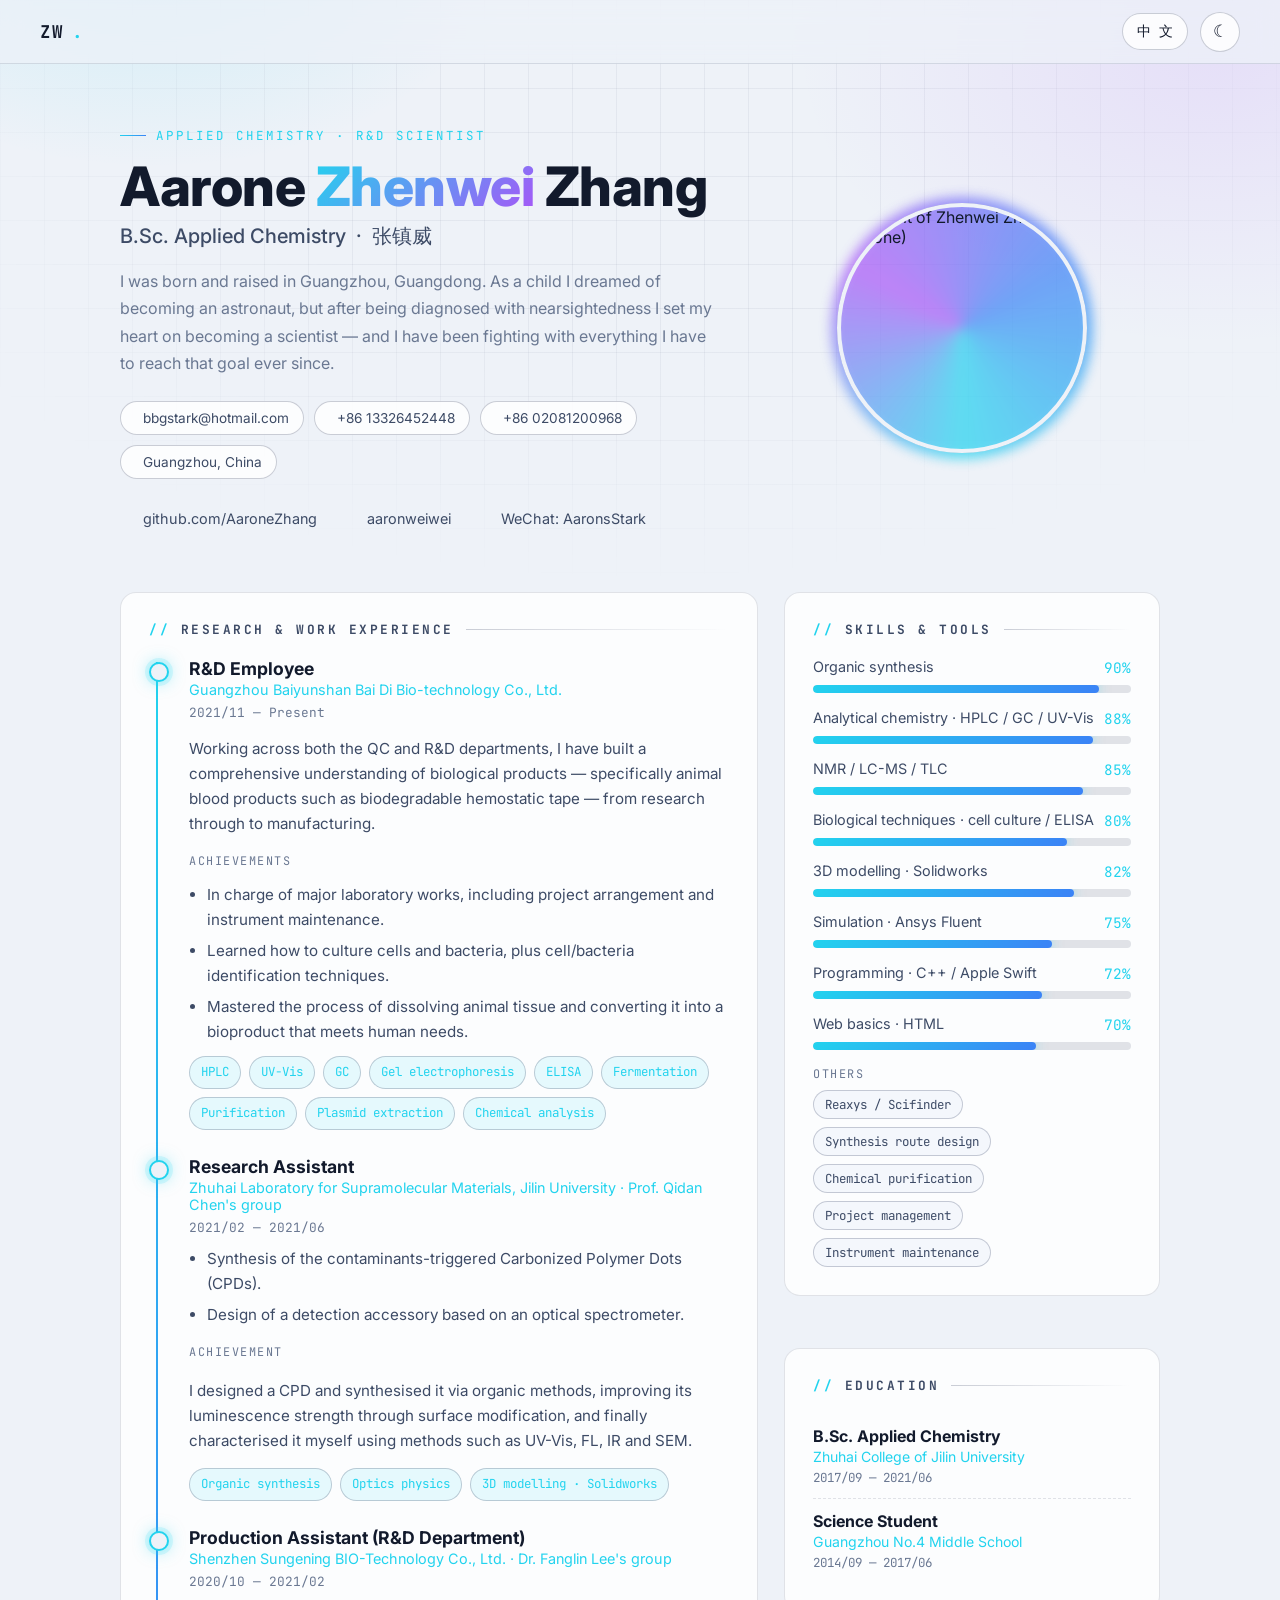
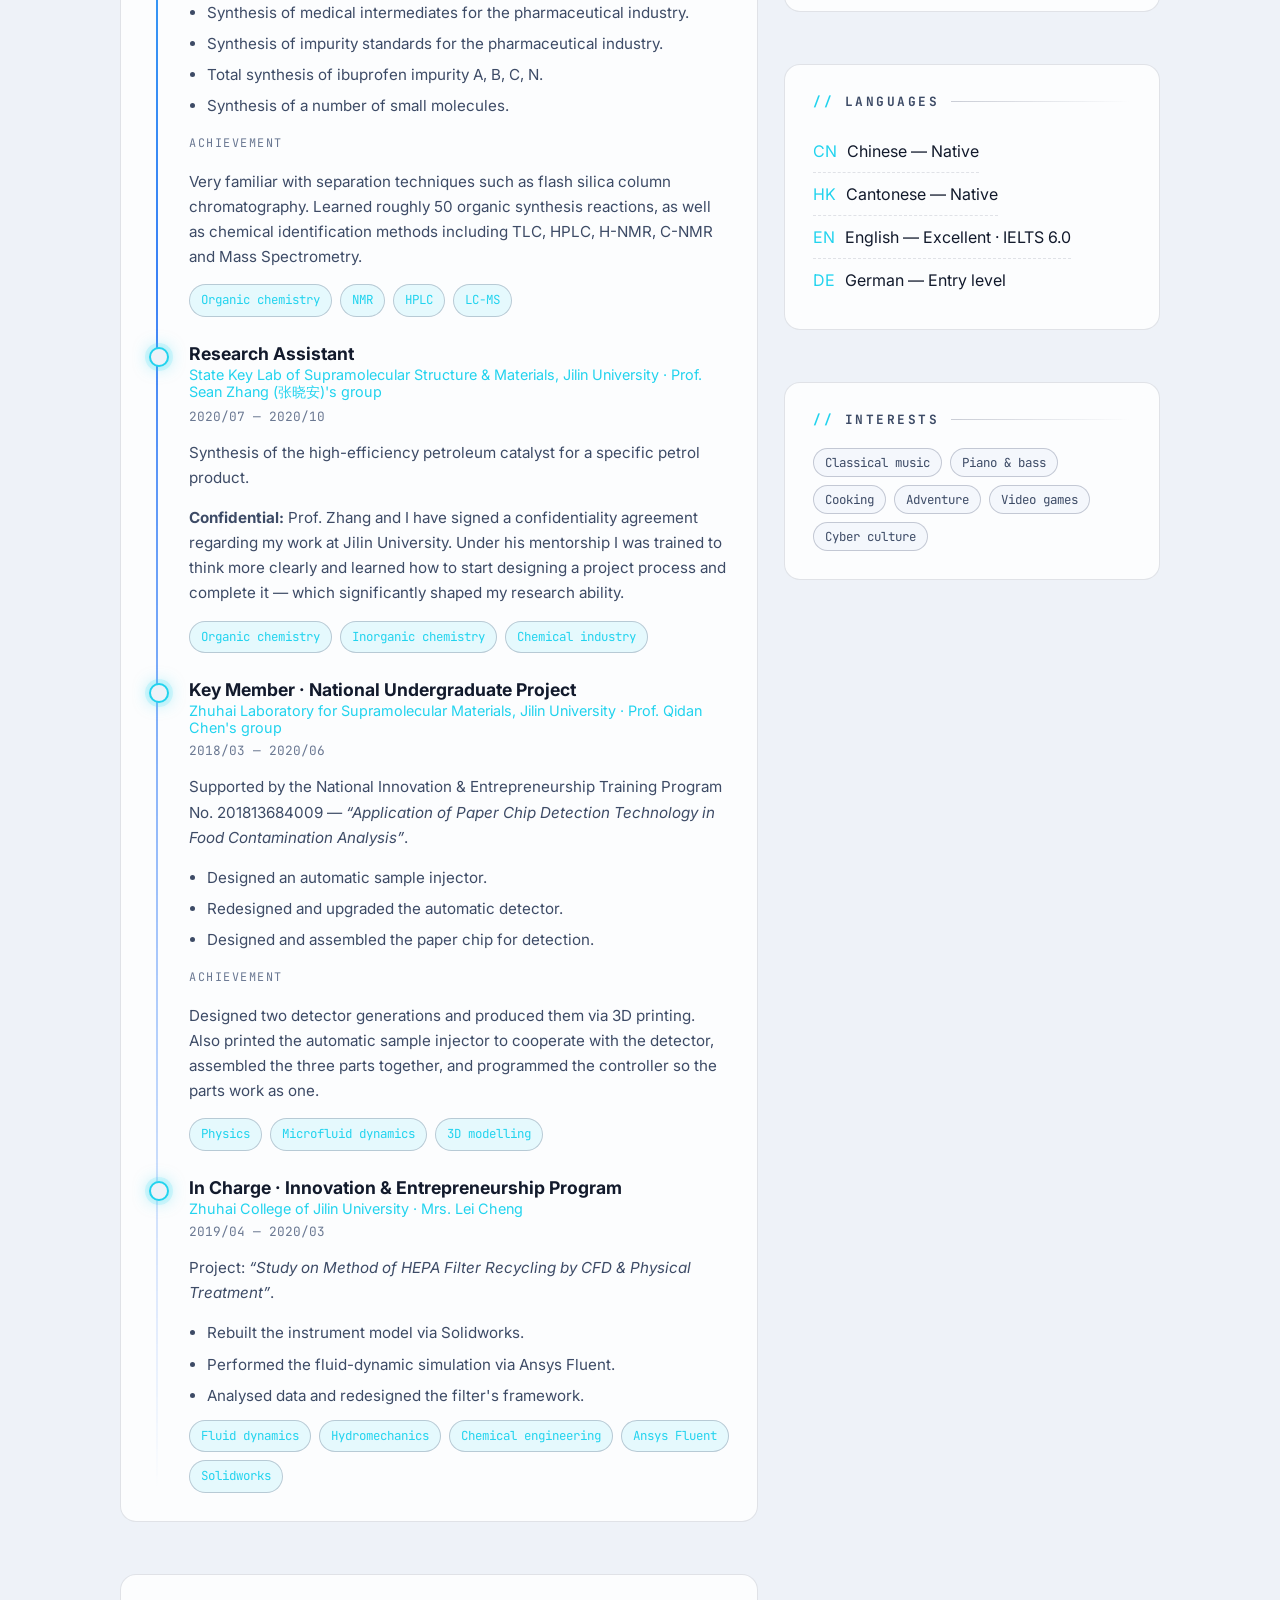
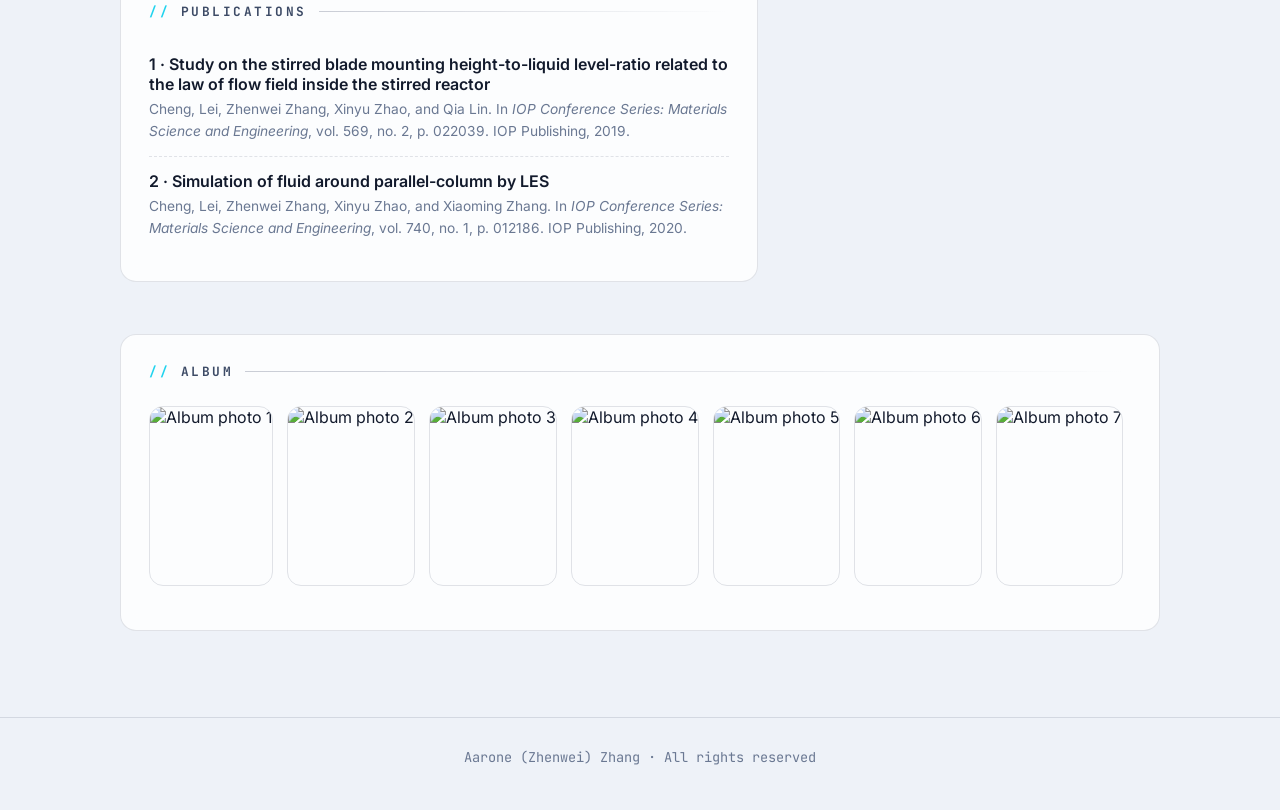
==== commit 5d390c67: "new theme update theme" ====
--- a/EN/index.html
+++ b/EN/index.html
@@ -1,445 +1,339 @@
-<!DOCTYPE html>
-<html lang="en"> 
-<head>
-    <title>Aarone's website</title>
-    
-    <!-- Meta -->
-    <meta charset="utf-8">
-    <meta http-equiv="X-UA-Compatible" content="IE=edge">
-    <meta name="viewport" content="width=device-width, initial-scale=1.0">
-    <meta name="description" content="Responsive Resume Template">
-    <meta name="author" content="Aarone">    
-    <link rel="shortcut icon" href="favicon.ico"> 
-    <!-- Google Font -->
-    <link href="https://fonts.googleapis.com/css?family=Roboto:300,400,500,700,900" rel="stylesheet">
-    <!-- FontAwesome JS-->
-    <script defer src="https://use.fontawesome.com/releases/v5.1.1/js/all.js" integrity="sha384-BtvRZcyfv4r0x/phJt9Y9HhnN5ur1Z+kZbKVgzVBAlQZX4jvAuImlIz+bG7TS00a" crossorigin="anonymous"></script>
-    <!-- Theme CSS -->  
-    <link id="theme-style" rel="stylesheet" href="assets/css/pillar-2.css">
-</head> 
-
-<body>	
-
-    <article class="resume-wrapper text-center position-relative">
-	    <div class="resume-wrapper-inner mx-auto text-left bg-white shadow-lg">
-		    <header class="resume-header pt-4 pt-md-0">
-			    <div class="media flex-column flex-md-row">
-				    <img class="mr-3 img-fluid picture mx-auto" src="IMG_01.jpg" alt="A beautiful sunset over the mountains">
-				    <div class="media-body p-4 d-flex flex-column flex-md-row mx-auto mx-lg-0">
-					    <div class="primary-info">
-						    <h1 class="name mt-0 mb-1 text-white text-uppercase text-uppercase">Aarone Zhang</h1>
-						    <div class="title mb-3">A posstive & day dream boy</div>
-						    <ul class="list-unstyled">
-							    <li class="mb-2"><a href="#"><i class="far fa-envelope fa-fw mr-2" data-fa-transform="grow-3"></i>bbgstark@hotmail.com</a></li>
-							    <li><a href="#"><i class="fas fa-mobile-alt fa-fw mr-2" data-fa-transform="grow-6"></i>Tel: +86 13336452448(</a></li>
-						    </ul>
-					    </div><!--//primary-info-->
-					    <div class="secondary-info ml-md-auto mt-2">
-						    <ul class="resume-social list-unstyled">
-				                <li class="mb-3"><a href="github.com/AaroneZhang"><span class="fa-container text-center mr-2"><i class="fab fa-github-alt fa-fw"></i></span>github.com/AaroneZhang</a></li>
-				                <li class="mb-3"><a href="https://www.instagram.com/aaronweiwei/"><span class="fa-container text-center mr-2"><i class="fab fa-instgram fa-fw"></i></span> Instgram: aaronweiwei</a></li>
-				                <li class="mb-3"><a href="albim/ 13.jpeg"><span class="fa-container text-center mr-2"><i class="fas fa-globe"></i></span>WeChat:AaronsStark</a></li>
-				                <li class="mb-3"><a href="https://aaronezhang.github.io/personal/EN/index"><span class="fa-container text-center mr-2"><i class="fas fa-globe"></i></span>English</a><a href="https://aaronezhang.github.io/personal/CN/index"></i></span>       中文</a></li>
-						    </ul>
-					    </div><!--//secondary-info-->
-					    
-				    </div><!--//media-body-->
-			    </div><!--//media-->
-		    </header>
-		    <div class="resume-body p-5">
-			    <section class="resume-section summary-section mb-5">
-				    <h2 class="resume-section-title text-uppercase font-weight-bold pb-3 mb-3">Brief Introduction</h2>
-				    <div class="resume-section-content">
-					    <p class="mb-0">I was born in china Guangdong Guangzhou. and dreamed to be an astronaut in the future, but as i grow up, I cought near sight then i made up my mind to be a scientist. Now im fighting all i have to achieve it.</p>
-					    	<p>
-					    		2008-2014 studied in GuangZhou XiGuanPeiYing middle school
-					    	</p>
-					    	<p>
-					    		2017 graduate from GuangZhou No.4 sinor middle School.(class of science)
-					    	</p>
-					    	<p>
-					    		2017-2021 in jilin university of zhuhai collage (application chemisity)
-					    	</p>
-				    <h2 class="resume-section-title text-uppercase font-weight-bold pb-3 mb-3">Album</h2>
-				    <div class="resume-section-content">
-				    <marquee behavior="scroll" direction=right width=auto height=auto onmouseover=stop() onmouseout=start() scrollAmount=4 loop=infinite >
-				    	<a href="album/ 1.jpeg"><img src="album/ 1.jpeg"></a>
-				    	<a href="album/ 2.jpeg"><img src="album/ 2.jpeg"></a>
-				    	<a href="album/ 3.jpeg"><img src="album/ 3.jpeg"></a>
-				    	<a href="album/ 4.jpeg"><img src="album/ 4.jpeg"></a>
-				    	<a href="album/ 5.jpeg"><img src="album/ 5.jpeg"></a>
-				    	<a href="album/ 6.jpeg"><img src="album/ 6.jpeg"></a>
-				    	<a href="album/ 7.jpeg"><img src="album/ 7.jpeg"></a>
-				    	<a href="album/ 8.jpeg"><img src="album/ 8.jpeg"></a>
-				    	<a href="album/ 9.jpeg"><img src="album/ 9.jpeg"></a>
-				    	<a href="album/ 10.jpeg"><img src="album/ 10.jpeg"></a>
-				    	<a href="album/ 11.jpeg"><img src="album/ 11.jpeg"></a>
-				    	<a href="album/ 12.jpeg"><img src="album/ 12.jpeg"></a>
-				    	
-				    	<style>
-        img{
-            height: 200px;/*设置图片宽度，不设置高度，高度跟随宽度等比例自动收缩*/
-        }
-        img:hover{
-            opacity: 0.8;/*通过hover鼠标事件设置图片透明度*/
-        }
-    </style> 
-				    </marquee>
-				</div>
-				</section><!--//summary-section-->
-				
-			    
-			    <div class="row">
-				    <div class="col-lg-9">
-					    <section class="resume-section experience-section mb-5">
-						    <h2 class="resume-section-title text-uppercase font-weight-bold pb-3 mb-3">Project Experience</h2>
-						    <div class="resume-section-content">
-							    <div class="resume-timeline position-relative">
-								    <article class="resume-timeline-item position-relative pb-5">
-									    
-									    <div class="resume-timeline-item-header mb-2">
-										    <div class="d-flex flex-column flex-md-row">
-										        <h3 class="resume-position-title font-weight-bold mb-1">As a researcher assistant in Lab for Supramolecular Materials of Jilin University, Dr.Qidan Chen's group</h3>
-										        <div class="resume-company-name ml-auto">project leader</div>
-										    </div><!--//row-->
-										    <div class="resume-position-time">2020 - 2021</div>
-									    </div><!--//resume-timeline-item-header-->
-									    <div class="resume-timeline-item-desc">
-										    <p>Design an optical based smartphone detection device and the paperchip as well . Design the nitrite triggered CPD and find out the best way to synthesis it. In the process lot of purification technic was used.
-										    	<ul>
---synthesis of the nitrite triggered Carbonized polymer Dots (CPD)</ul>
-<ul>
---design a handcrafted smartphone based optical Spectrometer</ul> 
-<ul>--designed a paperchip work with the device</ul>
-</p>
-										    <h4 class="resume-timeline-item-desc-heading font-weight-bold">Achievements :</h4>
-										    <p>  Finish an Optical based smartphone detection device. It can be used in certain ways :
-										    </p>
-										    <ul>
-											    <li>Light monoing  </li>
-											    <li>Light stength detection</li>
-										    	<li>sample collecting 
-										    	</li>
-										    </ul>
-										    <h4 class="resume-timeline-item-desc-heading font-weight-bold">Technologies usage:</h4>
-										    <ul class="list-inline">
-											    <li class="list-inline-item"><span class="badge badge-primary badge-pill">inorganic chemistry</span></li>
-											    <li class="list-inline-item"><span class="badge badge-primary badge-pill">organic chemistry</span></li>
-											    <li class="list-inline-item"><span class="badge badge-primary badge-pill">analytical chemistry</span></li>
-											    <li class="list-inline-item"><span class="badge badge-primary badge-pill">instrument chemical analyze</span></li>
-											    <li class="list-inline-item"><span class="badge badge-primary badge-pill">Optical physic </span></li>
-											    <li class="list-inline-item"><span class="badge badge-primary badge-pill">electric circuit</span></li>
-										    </ul>
-									    </div><!--//resume-timeline-item-desc-->
-
-								    </article><!--//resume-timeline-item-->
-								    
-								    <article class="resume-timeline-item position-relative pb-5">
-									    
-									    <div class="resume-timeline-item-header mb-2">
-										    <div class="d-flex flex-column flex-md-row">
-										        <h3 class="resume-position-title font-weight-bold mb-1">Research assistant in the State key Laboratory of Supramolecular Structure and Material Department of chemistry. jilin uni Pro.SeanZhang's group</h3>
-										        <div class="resume-company-name ml-auto">jilin university</div>
-										    </div><!--//row-->
-										    <div class="resume-position-time">2020 - present </div>
-									    </div><!--//resume-timeline-item-header-->
-									    <div class="resume-timeline-item-desc">
-										    <p>synthesis of the high efficiency petroleum catalyst for specific petrol product.
-										    Deal to the Confidentiality agreement I can not reval too much about the project it self </p>
-										    <h4 class="resume-timeline-item-desc-heading font-weight-bold">Achievements</h4>
-										    <p>Deal to the Confidentiality agreement no achievements will be pubilshed </p>
-										    <ul>************secrect**********
-										    </ul>
-										    <h4 class="resume-timeline-item-desc-heading font-weight-bold">Technologies used:</h4>
-										    <ul class="list-inline">
-											    <li class="list-inline-item"><span class="badge badge-primary badge-pill">inorganic chemistry </span></li>
-											    <li class="list-inline-item"><span class="badge badge-primary badge-pill">organic chemistry </span></li>
-											    <li class="list-inline-item"><span class="badge badge-primary badge-pill"></span></li>
-											    <li class="list-inline-item"><span class="badge badge-primary badge-pill">English</span></li>
-											    <li class="list-inline-item"><span class="badge badge-primary badge-pill"></span></li>
-											    <li class="list-inline-item"><span class="badge badge-primary badge-pill"></span></li>
-										    </ul>
-										    </div><!--//resume-timeline-item-desc-->
-
-								    </article><!--//resume-timeline-item-->
-								    
-								    <article class="resume-timeline-item position-relative pb-5">
-									    
-									    <div class="resume-timeline-item-header mb-2">
-										    <div class="d-flex flex-column flex-md-row">
-										        <h3 class="resume-position-title font-weight-bold mb-1">As a production assistant in the R&D apartment of ShenZhen Sungening.co, Dr.Fanglin Lee's group</h3>
-										        <div class="resume-company-name ml-auto">ShenZhen Sungening.co</div>
-										    </div><!--//row-->
-										    <div class="resume-position-time">2019 - 2020 </div>
-									    </div><!--//resume-timeline-item-header-->
-									    <div class="resume-timeline-item-desc">
-										    <p>synthesis of the medical intermediates for Pharmaceutical industry. synthesis of impurity standards for pharmaceutical industry. in the company I have learned a lot about how to design the oragnic synthesis route and how to oprate the machine that Characterized the molecule. Also how to design the total synthesis</p>
-										    <h4 class="resume-timeline-item-desc-heading font-weight-bold">Achievements</h4>
-										    <p>learn a lot of characterization methods such as HPLC Lc-Ms H-NMR C-NMR etc</p>
-										    <ul>Total synthesis of ibuprofen impurity A.B.C.N.
-										    </ul>
-										    <h4 class="resume-timeline-item-desc-heading font-weight-bold">Technologies used:</h4>
-										    <ul class="list-inline">
-											    <li class="list-inline-item"><span class="badge badge-primary badge-pill">inorganic chemistry </span></li>
-											    <li class="list-inline-item"><span class="badge badge-primary badge-pill">organic chemistry </span></li>
-											    <li class="list-inline-item"><span class="badge badge-primary badge-pill">Reaxys</span></li>
-											    <li class="list-inline-item"><span class="badge badge-primary badge-pill">English</span></li>
-											    <li class="list-inline-item"><span class="badge badge-primary badge-pill">Scifinder</span></li>
-											    <li class="list-inline-item"><span class="badge badge-primary badge-pill">Flash SiliconColumn</span></li>
-										    </ul>
-
-										    </div><!--//resume-timeline-item-desc-->
-
-								    </article><!--//resume-timeline-item-->
-								    
-								    <article class="resume-timeline-item position-relative pb-5">
-									    
-									    <div class="resume-timeline-item-header mb-2">
-										    <div class="d-flex flex-column flex-md-row">
-										        <h3 class="resume-position-title font-weight-bold mb-1">Amateur article/paper translator (chemistry)</h3>
-										        <div class="resume-company-name ml-auto">jilin university</div>
-										    </div><!--//row-->
-										    <div class="resume-position-time">2017 - present </div>
-									    </div><!--//resume-timeline-item-header-->
-									    <div class="resume-timeline-item-desc">
-										    <p>Deal to my 'not the worse' English skill. im non offically hired as a professional translator of our school's college of application chemistry. It is worth to mention that I almost did more than a half of the translation works whlie school time. Also some times even pass the review for the first time we handon the translation work to the organization.</p>
-										    <h4 class="resume-timeline-item-desc-heading font-weight-bold">Achievements</h4>
-										    <p>ID: ICREMI 130 Title: Study on the stirred blade mounting height-to-liquid level-ratio related to the law of flow field inside the stirred reactor</p>
-										    <u><ul>1.Cheng, Lei, Zhenwei Zhang, Xinyu Zhao, and Qia Lin. "Study on the stirred blade mounting height-to-liquid level-ratio related to the law of flow field inside the stirred reactor." In IOP Conference Series: Materials Science and Engineering, vol. 569, no. 2, p. 022039. IOP Publishing, 2019. </ul>
-<ul>2. Cheng, Lei, Zhenwei Zhang, Xinyu Zhao, and Xiaoming Zhang. "Simulation of fluid around parallel-column by LES." In IOP Conference Series: Materials Science and Engineering, vol. 740, no. 1, p. 012186. IOP Publishing, 2020. </ul>
-<ul>3. Study on method of HEPA filter recycling by CFD & Physical treatment（in progress）</ul> 
-										    </u>
-										    <h4 class="resume-timeline-item-desc-heading font-weight-bold">Technologies used:</h4>
-										    <ul class="list-inline">
-											    <li class="list-inline-item"><span class="badge badge-primary badge-pill">inorganic chemistry </span></li>
-											    <li class="list-inline-item"><span class="badge badge-primary badge-pill">organic chemistry </span></li>
-											    <li class="list-inline-item"><span class="badge badge-primary badge-pill">Fluiddynamic</span></li>
-											    <li class="list-inline-item"><span class="badge badge-primary badge-pill">English</span></li>
-											    <li class="list-inline-item"><span class="badge badge-primary badge-pill">Microsoft Word</span></li>
-											    <li class="list-inline-item"><span class="badge badge-primary badge-pill">Anasys</span></li>
-										    </ul>
-									    </div><!--//resume-timeline-item-desc-->
-
-								    </article><!--//resume-timeline-item-->
-								    
-								    <article class="resume-timeline-item position-relative pb-5">
-									    
-									    <div class="resume-timeline-item-header mb-2">
-										    <div class="d-flex flex-column flex-md-row">
-										        <h3 class="resume-position-title font-weight-bold mb-1">Debate team leader of college</h3>
-										        <div class="resume-company-name ml-auto">leader of the team </div>
-										    </div><!--//row-->
-										    <div class="resume-position-time">2017.9 - 2017.11 </div>
-									    </div><!--//resume-timeline-item-header-->
-									    <div class="resume-timeline-item-desc">
-										    <p>I played a role as the debate team leader of our college for a short time . My leader career only have 2 months , also failed to earn our team any fame. </p>
-										    <p>But the short career teach me a lesson on how to oprate a team. </p>
-										    <h4 class="resume-timeline-item-desc-heading font-weight-bold">Achievements</h4>
-										    <u>
-										    	the best debater & the best team leader Awarded
-										    </u>
-										    <h4 class="resume-timeline-item-desc-heading font-weight-bold">Technologies used:</h4>
-										    <ul class="list-inline">
-											    <li class="list-inline-item"><span class="badge badge-primary badge-pill">team work</span></li>
-											    <li class="list-inline-item"><span class="badge badge-primary badge-pill">time management</span></li>
-											    <li class="list-inline-item"><span class="badge badge-primary badge-pill">Node.js</span></li>
-											    <li class="list-inline-item"><span class="badge badge-primary badge-pill">Require.js</span></li>
-											    <li class="list-inline-item"><span class="badge badge-primary badge-pill">HTML/SASS</span></li>
-										    </ul>
-									    </div><!--//resume-timeline-item-desc-->
-
-								    </article><!--//resume-timeline-item-->
-								    
-								    <article class="resume-timeline-item position-relative">
-									    
-									    <div class="resume-timeline-item-header mb-2">
-										    <div class="d-flex flex-column flex-md-row">
-										        <h3 class="resume-position-title font-weight-bold mb-1">Biological competition squad <small class="text-muted">(province)</small></h3>
-										        <div class="resume-company-name ml-auto">Sinor high school</div>
-										    </div><!--//row-->
-										    <div class="resume-position-time">2015 - 2016 </div>
-									    </div><!--//resume-timeline-item-header-->
-									    <div class="resume-timeline-item-desc">
-										    <p>Lead our squar earn the second prize of our province. fist learn to start a project our self a how to oprate a small team. </p>
-										    <h4 class="resume-timeline-item-desc-heading font-weight-bold">Technologies used:</h4>
-										    <ul class="list-inline">
-											    <li class="list-inline-item"><span class="badge badge-primary badge-pill">team management</span></li>
-											    <li class="list-inline-item"><span class="badge badge-primary badge-pill">inorganic chemistry </span></li>
-											    <li class="list-inline-item"><span class="badge badge-primary badge-pill">organic chemistry </span></li>
-											    <li class="list-inline-item"><span class="badge badge-primary badge-pill">biology </span></li>
-										    </ul>
-									    </div><!--//resume-timeline-item-desc-->
-
-								    </article><!--//resume-timeline-item-->
-								    
-								    
-							    </div><!--//resume-timeline-->
-							     
-						    </div>
-					    </section><!--//experience-section-->
-				    </div>
-				    <div class="col-lg-3">
-					    <section class="resume-section skills-section mb-5">
-						    <h2 class="resume-section-title text-uppercase font-weight-bold pb-3 mb-3">Skills &amp; Tools</h2>
-						    <div class="resume-section-content">
-						        <div class="resume-skill-item">
-							        <h4 class="resume-skills-cat font-weight-bold">Frontend</h4>
-							        <ul class="list-unstyled mb-4">
-								        <li class="mb-2">
-								            <div class="resume-skill-name">inoganic chemistry</div>
-									        <div class="progress resume-progress">
-											    <div class="progress-bar theme-progress-bar-dark" role="progressbar" style="width: 98%" aria-valuenow="25" aria-valuemin="0" aria-valuemax="100"></div>
-											</div>
-								        </li>
-								        <li class="mb-2">
-								            <div class="resume-skill-name">organic chemistry </div>
-									        <div class="progress resume-progress">
-											    <div class="progress-bar theme-progress-bar-dark" role="progressbar" style="width: 94%" aria-valuenow="25" aria-valuemin="0" aria-valuemax="100"></div>
-											</div>
-								        </li>
-								        <li class="mb-2">
-								            <div class="resume-skill-name">analytical chemistry </div>
-									        <div class="progress resume-progress">
-											    <div class="progress-bar theme-progress-bar-dark" role="progressbar" style="width: 96%" aria-valuenow="25" aria-valuemin="0" aria-valuemax="100"></div>
-											</div>
-								        </li>
-								        
-								        <li class="mb-2">
-								            <div class="resume-skill-name">instrument chemical analyze</div>
-									        <div class="progress resume-progress">
-											    <div class="progress-bar theme-progress-bar-dark" role="progressbar" style="width: 92%" aria-valuenow="25" aria-valuemin="0" aria-valuemax="100"></div>
-											</div>
-								        </li>
-								        <li class="mb-2">
-								            <div class="resume-skill-name">HTML</div>
-									        <div class="progress resume-progress">
-											    <div class="progress-bar theme-progress-bar-dark" role="progressbar" style="width: 96%" aria-valuenow="25" aria-valuemin="0" aria-valuemax="100"></div>
-											</div>
-								        </li>
-							        </ul>
-						        </div><!--//resume-skill-item-->
-						        
-						        <div class="resume-skill-item">
-						            <h4 class="resume-skills-cat font-weight-bold">spirts</h4>
-							        <ul class="list-unstyled">
-								        <li class="mb-2">
-								            <div class="resume-skill-name">team management</div>
-									        <div class="progress resume-progress">
-											    <div class="progress-bar theme-progress-bar-dark" role="progressbar" style="width: 95%" aria-valuenow="25" aria-valuemin="0" aria-valuemax="100"></div>
-											</div>
-								        </li>
-								        <li class="mb-2">
-								            <div class="resume-skill-name">time management </div>
-									        <div class="progress resume-progress">
-											    <div class="progress-bar theme-progress-bar-dark" role="progressbar" style="width: 92%" aria-valuenow="25" aria-valuemin="0" aria-valuemax="100"></div>
-											</div>
-								        </li>
-								        <li class="mb-2">
-								            <div class="resume-skill-name">learning</div>
-									        <div class="progress resume-progress">
-											    <div class="progress-bar theme-progress-bar-dark" role="progressbar" style="width: 86%" aria-valuenow="25" aria-valuemin="0" aria-valuemax="100"></div>
-											</div>
-								        </li>
-								        <li class="mb-2">
-								            <div class="resume-skill-name">Curious </div>
-									        <div class="progress resume-progress">
-											    <div class="progress-bar theme-progress-bar-dark" role="progressbar" style="width: 82%" aria-valuenow="25" aria-valuemin="0" aria-valuemax="100"></div>
-											</div>
-								        </li>
-							        </ul>
-						        </div><!--//resume-skill-item-->
-						        
-						        <div class="resume-skill-item">
-						            <h4 class="resume-skills-cat font-weight-bold">Others</h4>
-						            <ul class="list-inline">
-							            <li class="list-inline-item"><span class="badge badge-light">Simple Computing</span></li>
-							            <li class="list-inline-item"><span class="badge badge-light">Synthesis route design </span></li>
-							            <li class="list-inline-item"><span class="badge badge-light">learing new</span></li>
-							            <li class="list-inline-item"><span class="badge badge-light">doing experiments</span></li>
-							            <li class="list-inline-item"><span class="badge badge-light">classical music </span></li>
-							            <li class="list-inline-item"><span class="badge badge-light">play piano</span></li>
-							            <li class="list-inline-item"><span class="badge badge-light">play bass</span></li>
-							            <li class="list-inline-item"><span class="badge badge-light"></span></li>
-							            <li class="list-inline-item"><span class="badge badge-light">instagram</span></li>
-						            </ul>
-						        </div><!--//resume-skill-item-->
-						    </div><!--resume-section-content-->
-					    </section><!--//skills-section-->
-					    <section class="resume-section education-section mb-5">
-						    <h2 class="resume-section-title text-uppercase font-weight-bold pb-3 mb-3">Education</h2>
-						    <div class="resume-section-content">
-							    <ul class="list-unstyled">
-								    <li class="mb-2">
-								        <div class="resume-degree font-weight-bold">Science student</div>
-								        <div class="resume-degree-org">GuangZhou No.4 senior high school </div>
-								        <div class="resume-degree-time">2014 - 2017</div>
-								    </li>
-								    <li>
-								        <div class="resume-degree font-weight-bold">application chemistry </div>
-								        <div class="resume-degree-org">jilin university of zhuhai college </div>
-								        <div class="resume-degree-time">2017 - 2021</div>
-								    </li>
-							    </ul>
-						    </div>
-					    </section><!--//education-section-->
-					    <section class="resume-section reference-section mb-5">
-						    <h2 class="resume-section-title text-uppercase font-weight-bold pb-3 mb-3">Awards</h2>
-						    <div class="resume-section-content">
-							    <ul class="list-unstyled resume-awards-list">
-								    <li class="mb-2 pl-4 position-relative">
-								        <i class="resume-award-icon fas fa-trophy position-absolute" data-fa-transform="shrink-2"></i>
-								        <div class="resume-award-name">The native English</div>
-								        <div class="resume-award-desc">Awarded by the school of forgien langrauge  </div>
-								    </li>
-								    <li class="mb-0 pl-4 position-relative">
-								        <i class="resume-award-icon fas fa-trophy position-absolute" data-fa-transform="shrink-2"></i>
-								        <div class="resume-award-name">Cisco network engineer</div>
-								        <div class="resume-award-desc">after passing cisco's test </div>
-								    </li>
-							    </ul>
-						    </div>
-					    </section><!--//interests-section-->
-					    <section class="resume-section language-section mb-5">
-						    <h2 class="resume-section-title text-uppercase font-weight-bold pb-3 mb-3">Language</h2>
-						    <div class="resume-section-content">
-							    <ul class="list-unstyled resume-lang-list">
-								    <li class="mb-2"><span class="resume-lang-name font-weight-bold">English</span> <small class="text-muted font-weight-normal">(Native)</small></li>
-								    <li class="mb-2 align-middle"><span class="resume-lang-name font-weight-bold">cantonese</span> <small class="text-muted font-weight-normal">(Native)</small></li>
-								    <li><span class="resume-lang-name font-weight-bold">mandarin</span> <small class="text-muted font-weight-normal">(Professional)</small></li>
-								    <li class="mb-2"><span class="resume-lang-name font-weight-bold">German</span> <small class="text-muted font-weight-normal">(amature)</small></li>
-								    <li class="mb-2 align-middle"><span class="resume-lang-name font-weight-bold">shantounese</span> <small class="text-muted font-weight-normal">(Native)</small></li>
-
-							    </ul>
-						    </div>
-					    </section><!--//language-section-->
-					    <section class="resume-section interests-section mb-5">
-						    <h2 class="resume-section-title text-uppercase font-weight-bold pb-3 mb-3">Interests</h2>
-						    <div class="resume-section-content">
-							    <ul class="list-unstyled">
-								    <li class="mb-1">Classical music</li>
-								    <li class="mb-1">advanture</li>
-								    <li class="mb-1">Cooking</li>
-								    <li class="mb-1">video games</li>
-								    <li class="mb-1">cybor</li>
-							    </ul>
-						    </div>
-					    </section><!--//interests-section-->
-					    
-				    </div>
-			    </div><!--//row-->
-		    </div><!--//resume-body-->
-		    
-		    
-	    </div>
-    </article>  
-
-    
-    <footer class="footer text-center pt-2 pb-5">
-                <small class="copyright">AaroneZhang all right resever </a></small>
-    </footer>
-
-    
-
-</body>
-</html> 
-
+<!DOCTYPE html>
+<html lang="en" data-theme="dark">
+<head>
+    <meta charset="utf-8">
+    <meta http-equiv="X-UA-Compatible" content="IE=edge">
+    <meta name="viewport" content="width=device-width, initial-scale=1.0">
+    <title>Aarone (Zhenwei) Zhang · Applied Chemistry &amp; R&amp;D</title>
+    <meta name="description" content="Personal resume and portfolio of Zhenwei Zhang (Aarone) — Applied Chemistry graduate, R&D scientist.">
+    <meta name="author" content="Aarone (Zhenwei) Zhang">
+    <link rel="shortcut icon" href="favicon.ico">
+    <link rel="preconnect" href="https://fonts.googleapis.com">
+    <link rel="preconnect" href="https://fonts.gstatic.com" crossorigin>
+    <link href="https://fonts.googleapis.com/css2?family=Inter:wght@400;500;600;700;800&family=JetBrains+Mono:wght@400;500;700&display=swap" rel="stylesheet">
+    <script defer src="https://use.fontawesome.com/releases/v5.1.1/js/all.js" integrity="sha384-BtvRZcyfv4r0x/phJt9Y9HhnN5ur1Z+kZbKVgzVBAlQZX4jvAuImlIz+bG7TS00a" crossorigin="anonymous"></script>
+    <link id="theme-style" rel="stylesheet" href="assets/css/tech.css">
+    <script defer src="assets/js/theme.js"></script>
+</head>
+<body>
+
+    <header class="site-header">
+        <a class="brand" href="#top">ZW<span class="dot">.</span></a>
+        <div class="header-actions">
+            <a class="lang-link" href="https://aaronezhang.github.io/personal/CN/index">中 文</a>
+            <button class="theme-toggle" data-theme-toggle aria-label="Toggle theme">☀</button>
+        </div>
+    </header>
+
+    <main class="page" id="top">
+
+        <!-- Hero -->
+        <section class="hero reveal">
+            <div class="hero-left">
+                <p class="eyebrow">Applied Chemistry · R&amp;D Scientist</p>
+                <h1 class="hero-name">Aarone <span class="hint">Zhenwei</span> Zhang</h1>
+                <p class="hero-role">B.Sc. Applied Chemistry &nbsp;·&nbsp; 张镇威</p>
+                <p class="hero-sub">
+                    I was born and raised in Guangzhou, Guangdong. As a child I dreamed of becoming an
+                    astronaut, but after being diagnosed with nearsightedness I set my heart on becoming a
+                    scientist — and I have been fighting with everything I have to reach that goal ever since.
+                </p>
+                <div class="chips">
+                    <span class="chip"><i class="fas fa-envelope"></i>bbgstark@hotmail.com</span>
+                    <span class="chip"><i class="fas fa-phone-alt"></i>+86 13326452448</span>
+                    <span class="chip"><i class="fas fa-phone-alt"></i>+86 02081200968</span>
+                    <span class="chip"><i class="fas fa-map-marker-alt"></i>Guangzhou, China</span>
+                </div>
+                <div class="social">
+                    <a href="https://github.com/AaroneZhang" target="_blank" rel="noopener"><i class="fab fa-github"></i>github.com/AaroneZhang</a>
+                    <a href="https://www.instagram.com/aaronweiwei/" target="_blank" rel="noopener"><i class="fab fa-instagram"></i>aaronweiwei</a>
+                    <a href="#"><i class="fab fa-weixin"></i>WeChat: AaronsStark</a>
+                </div>
+            </div>
+            <div class="hero-right">
+                <div class="avatar-ring">
+                    <img src="IMG_01.jpg" alt="Portrait of Zhenwei Zhang (Aarone)">
+                </div>
+            </div>
+        </section>
+
+        <!-- Main grid -->
+        <div class="grid">
+            <!-- Left / main -->
+            <div class="col">
+
+                <section class="section reveal">
+                    <div class="card">
+                        <div class="section-head">
+                            <h2 class="section-title">Research &amp; Work Experience</h2>
+                            <span class="section-line"></span>
+                        </div>
+                        <div class="timeline">
+
+                            <article class="t-item">
+                                <div class="t-head">
+                                    <h3 class="t-role">R&amp;D Employee</h3>
+                                    <div class="t-org">Guangzhou Baiyunshan Bai Di Bio-technology Co., Ltd.</div>
+                                    <div class="t-time">2021/11 — Present</div>
+                                </div>
+                                <div class="t-desc">
+                                    <p>Working across both the QC and R&amp;D departments, I have built a comprehensive understanding of biological products — specifically animal blood products such as biodegradable hemostatic tape — from research through to manufacturing.</p>
+                                    <p class="t-subhead">Achievements</p>
+                                    <ul>
+                                        <li>In charge of major laboratory works, including project arrangement and instrument maintenance.</li>
+                                        <li>Learned how to culture cells and bacteria, plus cell/bacteria identification techniques.</li>
+                                        <li>Mastered the process of dissolving animal tissue and converting it into a bioproduct that meets human needs.</li>
+                                    </ul>
+                                    <div class="badge-row">
+                                        <span class="badge">HPLC</span><span class="badge">UV-Vis</span><span class="badge">GC</span><span class="badge">Gel electrophoresis</span><span class="badge">ELISA</span><span class="badge">Fermentation</span><span class="badge">Purification</span><span class="badge">Plasmid extraction</span><span class="badge">Chemical analysis</span>
+                                    </div>
+                                </div>
+                            </article>
+
+                            <article class="t-item">
+                                <div class="t-head">
+                                    <h3 class="t-role">Research Assistant</h3>
+                                    <div class="t-org">Zhuhai Laboratory for Supramolecular Materials, Jilin University · Prof. Qidan Chen's group</div>
+                                    <div class="t-time">2021/02 — 2021/06</div>
+                                </div>
+                                <div class="t-desc">
+                                    <ul>
+                                        <li>Synthesis of the contaminants-triggered Carbonized Polymer Dots (CPDs).</li>
+                                        <li>Design of a detection accessory based on an optical spectrometer.</li>
+                                    </ul>
+                                    <p class="t-subhead">Achievement</p>
+                                    <p>I designed a CPD and synthesised it via organic methods, improving its luminescence strength through surface modification, and finally characterised it myself using methods such as UV-Vis, FL, IR and SEM.</p>
+                                    <div class="badge-row">
+                                        <span class="badge">Organic synthesis</span><span class="badge">Optics physics</span><span class="badge">3D modelling · Solidworks</span>
+                                    </div>
+                                </div>
+                            </article>
+
+                            <article class="t-item">
+                                <div class="t-head">
+                                    <h3 class="t-role">Production Assistant (R&amp;D Department)</h3>
+                                    <div class="t-org">Shenzhen Sungening BIO-Technology Co., Ltd. · Dr. Fanglin Lee's group</div>
+                                    <div class="t-time">2020/10 — 2021/02</div>
+                                </div>
+                                <div class="t-desc">
+                                    <ul>
+                                        <li>Synthesis of medical intermediates for the pharmaceutical industry.</li>
+                                        <li>Synthesis of impurity standards for the pharmaceutical industry.</li>
+                                        <li>Total synthesis of ibuprofen impurity A, B, C, N.</li>
+                                        <li>Synthesis of a number of small molecules.</li>
+                                    </ul>
+                                    <p class="t-subhead">Achievement</p>
+                                    <p>Very familiar with separation techniques such as flash silica column chromatography. Learned roughly 50 organic synthesis reactions, as well as chemical identification methods including TLC, HPLC, H-NMR, C-NMR and Mass Spectrometry.</p>
+                                    <div class="badge-row">
+                                        <span class="badge">Organic chemistry</span><span class="badge">NMR</span><span class="badge">HPLC</span><span class="badge">LC-MS</span>
+                                    </div>
+                                </div>
+                            </article>
+
+                            <article class="t-item">
+                                <div class="t-head">
+                                    <h3 class="t-role">Research Assistant</h3>
+                                    <div class="t-org">State Key Lab of Supramolecular Structure &amp; Materials, Jilin University · Prof. Sean Zhang (张晓安)'s group</div>
+                                    <div class="t-time">2020/07 — 2020/10</div>
+                                </div>
+                                <div class="t-desc">
+                                    <p>Synthesis of the high-efficiency petroleum catalyst for a specific petrol product.</p>
+                                    <p><strong>Confidential:</strong> Prof. Zhang and I have signed a confidentiality agreement regarding my work at Jilin University. Under his mentorship I was trained to think more clearly and learned how to start designing a project process and complete it — which significantly shaped my research ability.</p>
+                                    <div class="badge-row">
+                                        <span class="badge">Organic chemistry</span><span class="badge">Inorganic chemistry</span><span class="badge">Chemical industry</span>
+                                    </div>
+                                </div>
+                            </article>
+
+                            <article class="t-item">
+                                <div class="t-head">
+                                    <h3 class="t-role">Key Member · National Undergraduate Project</h3>
+                                    <div class="t-org">Zhuhai Laboratory for Supramolecular Materials, Jilin University · Prof. Qidan Chen's group</div>
+                                    <div class="t-time">2018/03 — 2020/06</div>
+                                </div>
+                                <div class="t-desc">
+                                    <p>Supported by the National Innovation &amp; Entrepreneurship Training Program No. 201813684009 — <em>“Application of Paper Chip Detection Technology in Food Contamination Analysis”</em>.</p>
+                                    <ul>
+                                        <li>Designed an automatic sample injector.</li>
+                                        <li>Redesigned and upgraded the automatic detector.</li>
+                                        <li>Designed and assembled the paper chip for detection.</li>
+                                    </ul>
+                                    <p class="t-subhead">Achievement</p>
+                                    <p>Designed two detector generations and produced them via 3D printing. Also printed the automatic sample injector to cooperate with the detector, assembled the three parts together, and programmed the controller so the parts work as one.</p>
+                                    <div class="badge-row">
+                                        <span class="badge">Physics</span><span class="badge">Microfluid dynamics</span><span class="badge">3D modelling</span>
+                                    </div>
+                                </div>
+                            </article>
+
+                            <article class="t-item">
+                                <div class="t-head">
+                                    <h3 class="t-role">In Charge · Innovation &amp; Entrepreneurship Program</h3>
+                                    <div class="t-org">Zhuhai College of Jilin University · Mrs. Lei Cheng</div>
+                                    <div class="t-time">2019/04 — 2020/03</div>
+                                </div>
+                                <div class="t-desc">
+                                    <p>Project: <em>“Study on Method of HEPA Filter Recycling by CFD &amp; Physical Treatment”</em>.</p>
+                                    <ul>
+                                        <li>Rebuilt the instrument model via Solidworks.</li>
+                                        <li>Performed the fluid-dynamic simulation via Ansys Fluent.</li>
+                                        <li>Analysed data and redesigned the filter's framework.</li>
+                                    </ul>
+                                    <div class="badge-row">
+                                        <span class="badge">Fluid dynamics</span><span class="badge">Hydromechanics</span><span class="badge">Chemical engineering</span><span class="badge">Ansys Fluent</span><span class="badge">Solidworks</span>
+                                    </div>
+                                </div>
+                            </article>
+
+                        </div>
+                    </div>
+                </section>
+
+                <section class="section reveal">
+                    <div class="card">
+                        <div class="section-head">
+                            <h2 class="section-title">Publications</h2>
+                            <span class="section-line"></span>
+                        </div>
+                        <div class="pub">
+                            <div class="title">1 · Study on the stirred blade mounting height-to-liquid level-ratio related to the law of flow field inside the stirred reactor</div>
+                            <div class="cite">Cheng, Lei, Zhenwei Zhang, Xinyu Zhao, and Qia Lin. In <em>IOP Conference Series: Materials Science and Engineering</em>, vol. 569, no. 2, p. 022039. IOP Publishing, 2019.</div>
+                        </div>
+                        <div class="pub">
+                            <div class="title">2 · Simulation of fluid around parallel-column by LES</div>
+                            <div class="cite">Cheng, Lei, Zhenwei Zhang, Xinyu Zhao, and Xiaoming Zhang. In <em>IOP Conference Series: Materials Science and Engineering</em>, vol. 740, no. 1, p. 012186. IOP Publishing, 2020.</div>
+                        </div>
+                    </div>
+                </section>
+
+            </div>
+
+            <!-- Right / sidebar -->
+            <div class="col">
+
+                <section class="section reveal">
+                    <div class="card">
+                        <div class="section-head">
+                            <h2 class="section-title">Skills &amp; Tools</h2>
+                            <span class="section-line"></span>
+                        </div>
+                        <div class="skill">
+                            <div class="skill-top"><span class="name">Organic synthesis</span><span class="pct">90%</span></div>
+                            <div class="bar"><span style="width:90%"></span></div>
+                        </div>
+                        <div class="skill">
+                            <div class="skill-top"><span class="name">Analytical chemistry · HPLC / GC / UV-Vis</span><span class="pct">88%</span></div>
+                            <div class="bar"><span style="width:88%"></span></div>
+                        </div>
+                        <div class="skill">
+                            <div class="skill-top"><span class="name">NMR / LC-MS / TLC</span><span class="pct">85%</span></div>
+                            <div class="bar"><span style="width:85%"></span></div>
+                        </div>
+                        <div class="skill">
+                            <div class="skill-top"><span class="name">Biological techniques · cell culture / ELISA</span><span class="pct">80%</span></div>
+                            <div class="bar"><span style="width:80%"></span></div>
+                        </div>
+                        <div class="skill">
+                            <div class="skill-top"><span class="name">3D modelling · Solidworks</span><span class="pct">82%</span></div>
+                            <div class="bar"><span style="width:82%"></span></div>
+                        </div>
+                        <div class="skill">
+                            <div class="skill-top"><span class="name">Simulation · Ansys Fluent</span><span class="pct">75%</span></div>
+                            <div class="bar"><span style="width:75%"></span></div>
+                        </div>
+                        <div class="skill">
+                            <div class="skill-top"><span class="name">Programming · C++ / Apple Swift</span><span class="pct">72%</span></div>
+                            <div class="bar"><span style="width:72%"></span></div>
+                        </div>
+                        <div class="skill">
+                            <div class="skill-top"><span class="name">Web basics · HTML</span><span class="pct">70%</span></div>
+                            <div class="bar"><span style="width:70%"></span></div>
+                        </div>
+                        <p class="t-subhead">Others</p>
+                        <div class="grp">
+                            <span class="badge">Reaxys / Scifinder</span><span class="badge">Synthesis route design</span><span class="badge">Chemical purification</span><span class="badge">Project management</span><span class="badge">Instrument maintenance</span>
+                        </div>
+                    </div>
+                </section>
+
+                <section class="section reveal">
+                    <div class="card">
+                        <div class="section-head">
+                            <h2 class="section-title">Education</h2>
+                            <span class="section-line"></span>
+                        </div>
+                        <ul class="list-plain">
+                            <li class="li">
+                                <div class="degree">B.Sc. Applied Chemistry</div>
+                                <div class="li-org">Zhuhai College of Jilin University</div>
+                                <div class="li-time">2017/09 — 2021/06</div>
+                            </li>
+                            <li class="li">
+                                <div class="degree">Science Student</div>
+                                <div class="li-org">Guangzhou No.4 Middle School</div>
+                                <div class="li-time">2014/09 — 2017/06</div>
+                            </li>
+                        </ul>
+                    </div>
+                </section>
+
+                <section class="section reveal">
+                    <div class="card">
+                        <div class="section-head">
+                            <h2 class="section-title">Languages</h2>
+                            <span class="section-line"></span>
+                        </div>
+                        <div class="tag"><i>CN</i> Chinese — Native</div>
+                        <div class="tag"><i>HK</i> Cantonese — Native</div>
+                        <div class="tag"><i>EN</i> English — Excellent · IELTS 6.0</div>
+                        <div class="tag"><i>DE</i> German — Entry level</div>
+                    </div>
+                </section>
+
+                <section class="section reveal">
+                    <div class="card">
+                        <div class="section-head">
+                            <h2 class="section-title">Interests</h2>
+                            <span class="section-line"></span>
+                        </div>
+                        <div class="grp">
+                            <span class="badge">Classical music</span><span class="badge">Piano &amp; bass</span><span class="badge">Cooking</span><span class="badge">Adventure</span><span class="badge">Video games</span><span class="badge">Cyber culture</span>
+                        </div>
+                    </div>
+                </section>
+
+            </div>
+        </div>
+
+        <!-- Album -->
+        <section class="section reveal" style="margin-top:26px;">
+            <div class="card">
+                <div class="section-head">
+                    <h2 class="section-title">Album</h2>
+                    <span class="section-line"></span>
+                </div>
+                <div class="album-track">
+                    <a href="album/ 1.jpeg"><img src="album/ 1.jpeg" alt="Album photo 1"></a>
+                    <a href="album/ 2.jpeg"><img src="album/ 2.jpeg" alt="Album photo 2"></a>
+                    <a href="album/ 3.jpeg"><img src="album/ 3.jpeg" alt="Album photo 3"></a>
+                    <a href="album/ 4.jpeg"><img src="album/ 4.jpeg" alt="Album photo 4"></a>
+                    <a href="album/ 5.jpeg"><img src="album/ 5.jpeg" alt="Album photo 5"></a>
+                    <a href="album/ 6.jpeg"><img src="album/ 6.jpeg" alt="Album photo 6"></a>
+                    <a href="album/ 7.jpeg"><img src="album/ 7.jpeg" alt="Album photo 7"></a>
+                    <a href="album/ 8.jpeg"><img src="album/ 8.jpeg" alt="Album photo 8"></a>
+                    <a href="album/ 9.jpeg"><img src="album/ 9.jpeg" alt="Album photo 9"></a>
+                    <a href="album/ 10.jpeg"><img src="album/ 10.jpeg" alt="Album photo 10"></a>
+                    <a href="album/ 11.jpeg"><img src="album/ 11.jpeg" alt="Album photo 11"></a>
+                    <a href="album/ 12.jpeg"><img src="album/ 12.jpeg" alt="Album photo 12"></a>
+                </div>
+            </div>
+        </section>
+
+    </main>
+
+    <footer class="site-footer">
+        <span class="mono">Aarone (Zhenwei) Zhang · All rights reserved</span>
+    </footer>
+
+</body>
+</html>
--- a/EN/assets/css/tech.css
+++ b/EN/assets/css/tech.css
@@ -0,0 +1,410 @@
+/* ============================================================
+   Personal site — clean, tech-styled theme with light/dark modes
+   ============================================================ */
+
+/* ---------- Design tokens ---------- */
+:root {
+  --bg: #070b14;
+  --bg-2: #0b1120;
+  --surface: rgba(17, 25, 43, 0.72);
+  --surface-solid: #101a2d;
+  --surface-2: #131f36;
+  --border: rgba(120, 150, 210, 0.16);
+  --border-strong: rgba(120, 150, 210, 0.28);
+  --text: #e8eefc;
+  --text-soft: #aab6cc;
+  --muted: #6f7d98;
+  --accent: #22d3ee;
+  --accent-2: #3b82f6;
+  --accent-3: #a855f7;
+  --grad: linear-gradient(135deg, #22d3ee, #3b82f6);
+  --grad-2: linear-gradient(135deg, #22d3ee, #a855f7);
+  --glow: 0 0 0 1px rgba(34, 211, 238, 0.22), 0 10px 40px rgba(34, 211, 238, 0.12);
+  --shadow: 0 18px 50px rgba(0, 0, 0, 0.5);
+  --radius: 16px;
+  --radius-sm: 12px;
+  --font: "Inter", system-ui, -apple-system, "Segoe UI", Roboto, sans-serif;
+  --mono: "JetBrains Mono", "Fira Code", ui-monospace, "SFMono-Regular", monospace;
+  --maxw: 1120px;
+  --header-h: 64px;
+}
+
+[data-theme="light"] {
+  --bg: #eef2f8;
+  --bg-2: #f6f8fc;
+  --surface: rgba(255, 255, 255, 0.82);
+  --surface-solid: #ffffff;
+  --surface-2: #f4f7fc;
+  --border: rgba(20, 35, 70, 0.12);
+  --border-strong: rgba(20, 35, 70, 0.22);
+  --text: #121a2c;
+  --text-soft: #3d4b66;
+  --muted: #6a7892;
+  --glow: 0 0 0 1px rgba(59, 130, 246, 0.18), 0 14px 40px rgba(59, 130, 246, 0.12);
+  --shadow: 0 18px 50px rgba(20, 40, 90, 0.12);
+}
+
+/* ---------- Base ---------- */
+* { box-sizing: border-box; }
+html { scroll-behavior: smooth; }
+body {
+  margin: 0;
+  font-family: var(--font);
+  color: var(--text);
+  background: var(--bg);
+  -webkit-font-smoothing: antialiased;
+  text-rendering: optimizeLegibility;
+  transition: background .4s ease, color .4s ease;
+  overflow-x: hidden;
+}
+
+/* Ambient tech background: grid + glow orbs */
+body::before {
+  content: "";
+  position: fixed;
+  inset: 0;
+  z-index: -2;
+  background:
+    radial-gradient(600px 400px at 12% -8%, rgba(34, 211, 238, .18), transparent 60%),
+    radial-gradient(700px 500px at 95% 5%, rgba(168, 85, 247, .16), transparent 60%),
+    radial-gradient(600px 500px at 50% 115%, rgba(59, 130, 246, .14), transparent 60%),
+    var(--bg);
+}
+body::after {
+  content: "";
+  position: fixed;
+  inset: 0;
+  z-index: -1;
+  background-image:
+    linear-gradient(rgba(120, 150, 210, .045) 1px, transparent 1px),
+    linear-gradient(90deg, rgba(120, 150, 210, .045) 1px, transparent 1px);
+  background-size: 44px 44px;
+  mask-image: radial-gradient(ellipse 80% 60% at 50% 20%, #000 30%, transparent 75%);
+  -webkit-mask-image: radial-gradient(ellipse 80% 60% at 50% 20%, #000 30%, transparent 75%);
+  pointer-events: none;
+}
+[data-theme="light"] body::before {
+  background:
+    radial-gradient(600px 400px at 12% -8%, rgba(34, 211, 238, .16), transparent 60%),
+    radial-gradient(700px 500px at 95% 5%, rgba(168, 85, 247, .12), transparent 60%),
+    var(--bg);
+}
+[data-theme="light"] body::after {
+  background-image:
+    linear-gradient(rgba(20, 35, 70, .05) 1px, transparent 1px),
+    linear-gradient(90deg, rgba(20, 35, 70, .05) 1px, transparent 1px);
+}
+
+a { color: inherit; text-decoration: none; }
+img { max-width: 100%; display: block; }
+
+::selection { background: rgba(34, 211, 238, .3); }
+
+/* ---------- Header ---------- */
+.site-header {
+  position: sticky;
+  top: 0;
+  z-index: 50;
+  height: var(--header-h);
+  display: flex;
+  align-items: center;
+  justify-content: space-between;
+  padding: 0 clamp(16px, 4vw, 40px);
+  backdrop-filter: blur(14px);
+  -webkit-backdrop-filter: blur(14px);
+  background: color-mix(in srgb, var(--bg) 72%, transparent);
+  border-bottom: 1px solid var(--border);
+}
+.brand {
+  font-family: var(--mono);
+  font-weight: 700;
+  letter-spacing: 1px;
+  font-size: 1.1rem;
+  display: flex;
+  align-items: center;
+  gap: 8px;
+}
+.brand .dot { color: var(--accent); }
+.header-actions { display: flex; align-items: center; gap: 12px; }
+.theme-toggle {
+  display: inline-flex;
+  align-items: center;
+  justify-content: center;
+  width: 40px; height: 40px;
+  border-radius: 50%;
+  border: 1px solid var(--border-strong);
+  background: var(--surface);
+  color: var(--text);
+  cursor: pointer;
+  transition: transform .25s ease, border-color .25s ease, box-shadow .25s ease;
+  font-size: 1.05rem;
+}
+.theme-toggle:hover { transform: translateY(-2px); border-color: var(--accent); box-shadow: var(--glow); }
+.lang-link {
+  font-family: var(--mono);
+  font-size: .85rem;
+  padding: 8px 14px;
+  border: 1px solid var(--border-strong);
+  border-radius: 999px;
+  background: var(--surface);
+  transition: border-color .25s ease, box-shadow .25s ease, color .25s ease;
+}
+.lang-link:hover { border-color: var(--accent); box-shadow: var(--glow); }
+
+/* ---------- Layout ---------- */
+.page { max-width: var(--maxw); margin: 0 auto; padding: clamp(28px, 5vw, 56px) clamp(16px, 4vw, 40px) 60px; }
+
+/* ---------- Hero ---------- */
+.hero {
+  display: grid;
+  grid-template-columns: 1.5fr 1fr;
+  gap: clamp(24px, 4vw, 48px);
+  align-items: center;
+  margin-bottom: clamp(32px, 5vw, 56px);
+}
+@media (max-width: 780px) {
+  .hero { grid-template-columns: 1fr; text-align: center; }
+  .hero-right { order: -1; }
+  .hero .chips, .hero .social { justify-content: center; }
+}
+.eyebrow {
+  font-family: var(--mono);
+  text-transform: uppercase;
+  letter-spacing: 3px;
+  font-size: .78rem;
+  color: var(--accent);
+  margin: 0 0 14px;
+  display: inline-flex;
+  align-items: center;
+  gap: 10px;
+}
+.eyebrow::before { content: ""; width: 26px; height: 1px; background: var(--grad); }
+.hero-name {
+  font-size: clamp(2.1rem, 5vw, 3.4rem);
+  line-height: 1.05;
+  margin: 0 0 8px;
+  font-weight: 800;
+  letter-spacing: -.5px;
+}
+.hero-name .hint {
+  background: var(--grad-2);
+  -webkit-background-clip: text;
+  background-clip: text;
+  color: transparent;
+}
+.hero-role { font-size: clamp(1rem, 2.5vw, 1.25rem); color: var(--text-soft); margin: 0 0 18px; font-weight: 500; }
+.hero-sub { color: var(--muted); max-width: 60ch; line-height: 1.7; margin: 0 0 24px; }
+.chips { display: flex; flex-wrap: wrap; gap: 10px; margin-bottom: 22px; }
+.chip {
+  display: inline-flex;
+  align-items: center;
+  gap: 8px;
+  font-size: .85rem;
+  padding: 8px 14px;
+  border-radius: 999px;
+  border: 1px solid var(--border-strong);
+  background: var(--surface);
+  color: var(--text-soft);
+}
+.chip i { color: var(--accent); }
+.social { display: flex; flex-wrap: wrap; gap: 12px; }
+.social a {
+  display: inline-flex;
+  align-items: center;
+  gap: 8px;
+  font-size: .9rem;
+  color: var(--text-soft);
+  padding: 8px 14px;
+  border-radius: 10px;
+  border: 1px solid transparent;
+  transition: color .25s ease, border-color .25s ease, background .25s ease;
+}
+.social a:hover { color: var(--text); border-color: var(--border-strong); background: var(--surface); }
+.social a i { color: var(--accent); }
+
+/* Avatar */
+.hero-right { display: flex; justify-content: center; }
+.avatar-ring {
+  position: relative;
+  width: clamp(180px, 26vw, 250px);
+  aspect-ratio: 1/1;
+}
+.avatar-ring::before {
+  content: "";
+  position: absolute;
+  inset: -6px;
+  border-radius: 50%;
+  background: conic-gradient(from 180deg, var(--accent), var(--accent-3), var(--accent-2), var(--accent));
+  filter: blur(6px);
+  opacity: .7;
+  animation: spin 8s linear infinite;
+}
+.avatar-ring::after {
+  content: "";
+  position: absolute;
+  inset: 0;
+  border-radius: 50%;
+  border: 1px solid var(--border-strong);
+}
+.avatar-ring img {
+  position: relative;
+  z-index: 1;
+  width: 100%;
+  height: 100%;
+  object-fit: cover;
+  border-radius: 50%;
+  border: 4px solid var(--bg);
+}
+@keyframes spin { to { transform: rotate(360deg); } }
+
+/* ---------- Cards / sections ---------- */
+.card {
+  background: var(--surface);
+  border: 1px solid var(--border);
+  border-radius: var(--radius);
+  padding: clamp(20px, 3vw, 28px);
+  backdrop-filter: blur(8px);
+  -webkit-backdrop-filter: blur(8px);
+}
+.section { margin-bottom: 26px; }
+.section-head {
+  display: flex;
+  align-items: center;
+  gap: 12px;
+  margin: 0 0 20px;
+}
+.section-title {
+  font-family: var(--mono);
+  font-size: .8rem;
+  text-transform: uppercase;
+  letter-spacing: 2.5px;
+  color: var(--text-soft);
+  margin: 0;
+}
+.section-title::before { content: "// "; color: var(--accent); }
+.section-line { flex: 1; height: 1px; background: linear-gradient(90deg, var(--border-strong), transparent); }
+
+.grid { display: grid; grid-template-columns: 1fr; gap: 26px; align-items: start; }
+@media (min-width: 900px) {
+  .grid { grid-template-columns: 1.7fr 1fr; }
+}
+.col { display: flex; flex-direction: column; gap: 26px; }
+
+/* Timeline */
+.timeline { position: relative; padding-left: 26px; }
+.timeline::before {
+  content: "";
+  position: absolute;
+  left: 7px;
+  top: 4px;
+  bottom: 4px;
+  width: 2px;
+  background: linear-gradient(180deg, var(--accent), var(--accent-2), transparent);
+}
+.t-item { position: relative; padding: 0 0 26px 14px; }
+.t-item:last-child { padding-bottom: 0; }
+.t-item::before {
+  content: "";
+  position: absolute;
+  left: -26px;
+  top: 4px;
+  width: 16px;
+  height: 16px;
+  border-radius: 50%;
+  background: var(--bg);
+  border: 2px solid var(--accent);
+  box-shadow: 0 0 0 4px rgba(34, 211, 238, .15), 0 0 16px rgba(34, 211, 238, .5);
+}
+.t-head { margin-bottom: 8px; }
+.t-role { font-size: 1.1rem; font-weight: 700; margin: 0; }
+.t-org { font-size: .9rem; color: var(--accent); margin: 2px 0 0; }
+.t-time { font-family: var(--mono); font-size: .8rem; color: var(--muted); margin: 6px 0 0; }
+.t-desc { color: var(--text-soft); line-height: 1.65; font-size: .95rem; }
+.t-desc ul { margin: 10px 0 0; padding-left: 18px; }
+.t-desc li { margin-bottom: 6px; }
+.t-subhead { font-family: var(--mono); font-size: .74rem; text-transform: uppercase; letter-spacing: 1.5px; color: var(--muted); margin: 16px 0 8px; }
+.badge-row { display: flex; flex-wrap: wrap; gap: 8px; margin-top: 12px; }
+.badge {
+  font-size: .78rem;
+  padding: 5px 11px;
+  border-radius: 999px;
+  border: 1px solid var(--border-strong);
+  background: color-mix(in srgb, var(--accent) 10%, transparent);
+  color: var(--accent);
+  font-family: var(--mono);
+}
+
+/* Skills */
+.skill { margin-bottom: 16px; }
+.skill-top { display: flex; justify-content: space-between; font-size: .9rem; margin-bottom: 8px; }
+.skill-top .name { color: var(--text-soft); }
+.skill-top .pct { font-family: var(--mono); color: var(--accent); }
+.bar { height: 8px; border-radius: 999px; background: var(--border); overflow: hidden; }
+.bar > span {
+  display: block;
+  height: 100%;
+  border-radius: 999px;
+  background: var(--grad);
+  box-shadow: 0 0 12px rgba(34, 211, 238, .5);
+}
+
+/* Education / languages / interests */
+.list-plain { list-style: none; margin: 0; padding: 0; }
+.list-plain .li { padding: 12px 0; border-bottom: 1px dashed var(--border); }
+.list-plain .li:last-child { border-bottom: 0; }
+.degree { font-weight: 700; }
+.li-org { color: var(--accent); font-size: .88rem; margin-top: 2px; }
+.li-time { font-family: var(--mono); font-size: .78rem; color: var(--muted); margin-top: 4px; }
+.tag { display: inline-flex; align-items: center; gap: 10px; padding: 11px 0; border-bottom: 1px dashed var(--border); }
+.tag:last-child { border-bottom: 0; }
+.tag i { color: var(--accent); font-style: normal; }
+.grp { display: flex; flex-wrap: wrap; gap: 8px; }
+.grp .badge { color: var(--text-soft); background: var(--surface-2); }
+
+/* Publications */
+.pub { padding: 14px 0; border-bottom: 1px dashed var(--border); }
+.pub:last-child { border-bottom: 0; }
+.pub .title { font-weight: 600; margin-bottom: 4px; }
+.pub .cite { color: var(--muted); font-size: .86rem; line-height: 1.6; }
+
+/* Album */
+.album-track {
+  display: flex;
+  gap: 14px;
+  overflow-x: auto;
+  padding: 6px 2px 16px;
+  scroll-snap-type: x mandatory;
+  scrollbar-width: thin;
+}
+.album-track::-webkit-scrollbar { height: 8px; }
+.album-track::-webkit-scrollbar-thumb { background: var(--border-strong); border-radius: 999px; }
+.album-track img {
+  height: 180px;
+  width: auto;
+  border-radius: 14px;
+  border: 1px solid var(--border);
+  scroll-snap-align: start;
+  transition: transform .25s ease, box-shadow .25s ease;
+}
+.album-track img:hover { transform: translateY(-4px); box-shadow: var(--shadow); }
+.album-track a { flex: 0 0 auto; }
+
+/* Footer */
+.site-footer {
+  text-align: center;
+  padding: 30px 20px 44px;
+  color: var(--muted);
+  font-size: .85rem;
+  border-top: 1px solid var(--border);
+}
+.site-footer .mono { font-family: var(--mono); }
+
+/* ---------- Reveal on scroll (gated behind .js) ---------- */
+html.js .reveal { opacity: 0; transform: translateY(22px); transition: opacity .7s ease, transform .7s ease; }
+html.js .reveal.in { opacity: 1; transform: translateY(0); }
+
+/* ---------- Responsive ---------- */
+@media (max-width: 620px) {
+  .t-item { padding-left: 8px; }
+  .album-track img { height: 140px; }
+}
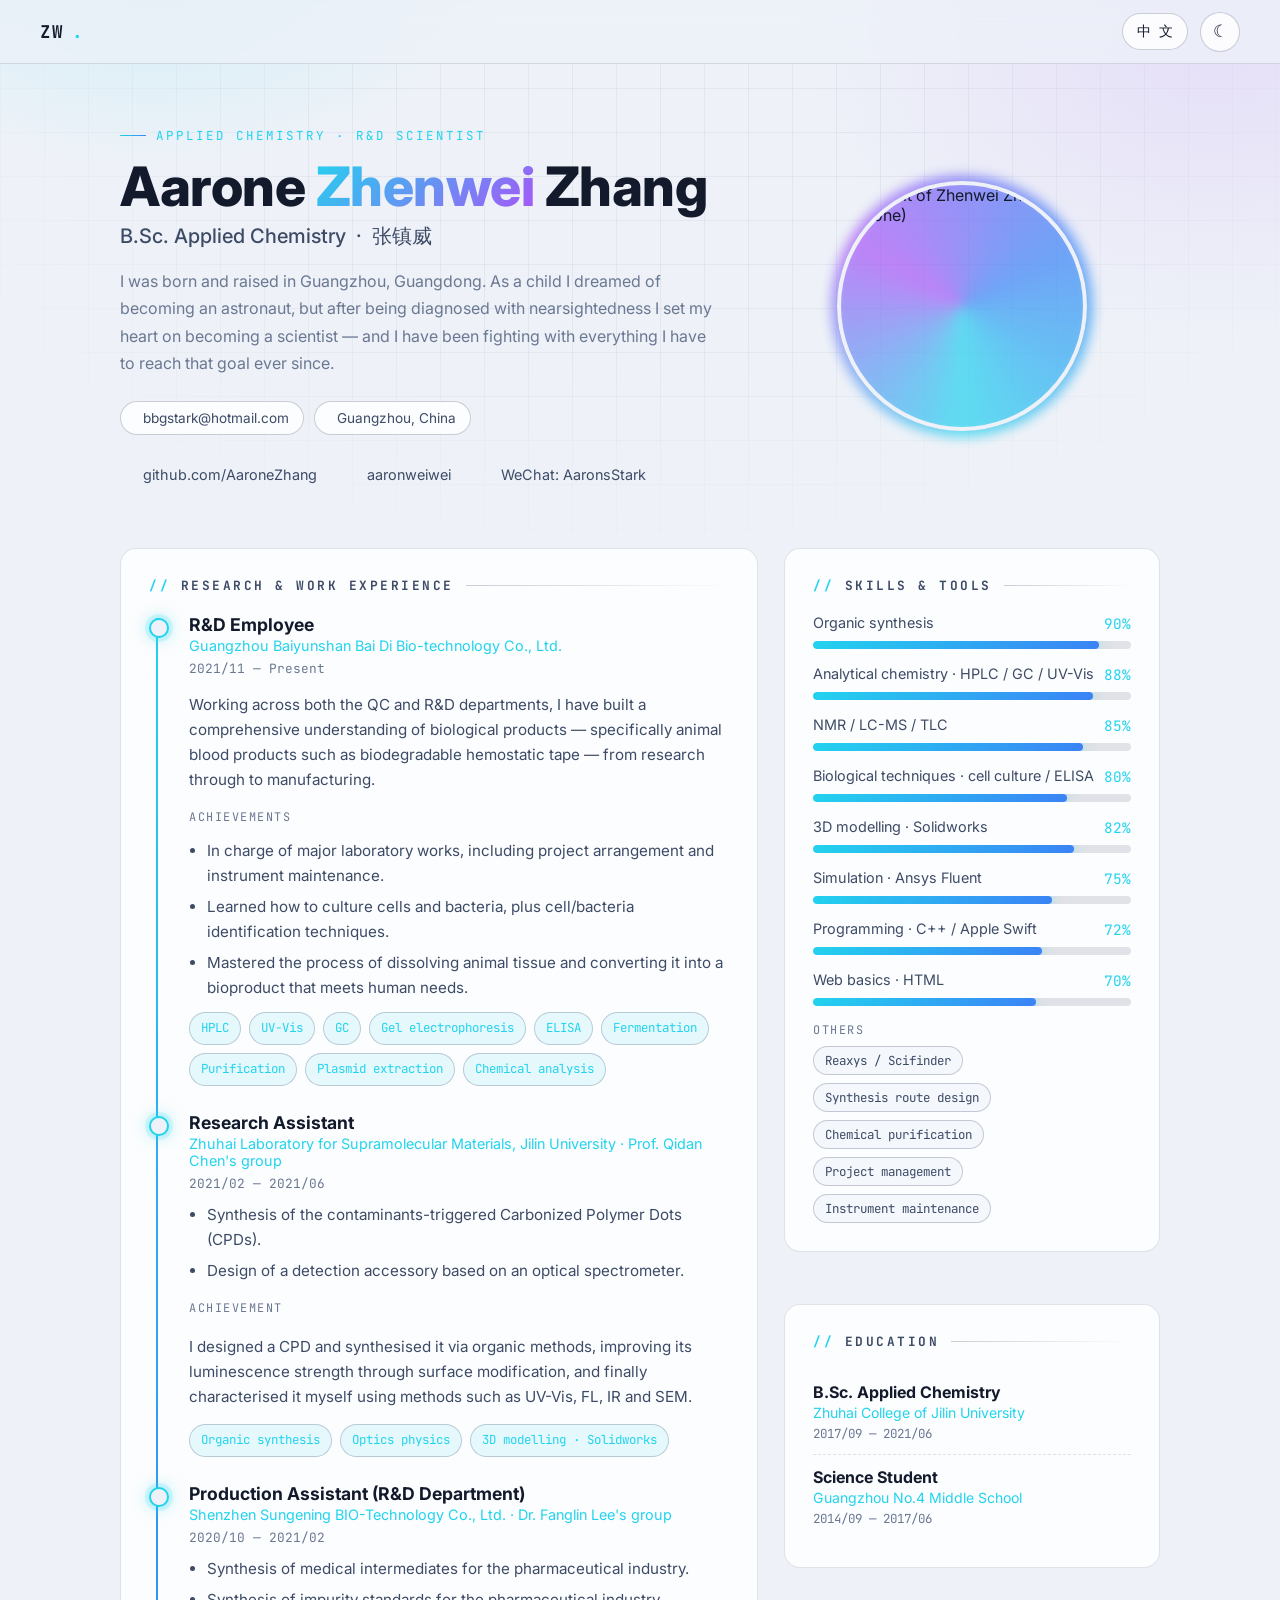
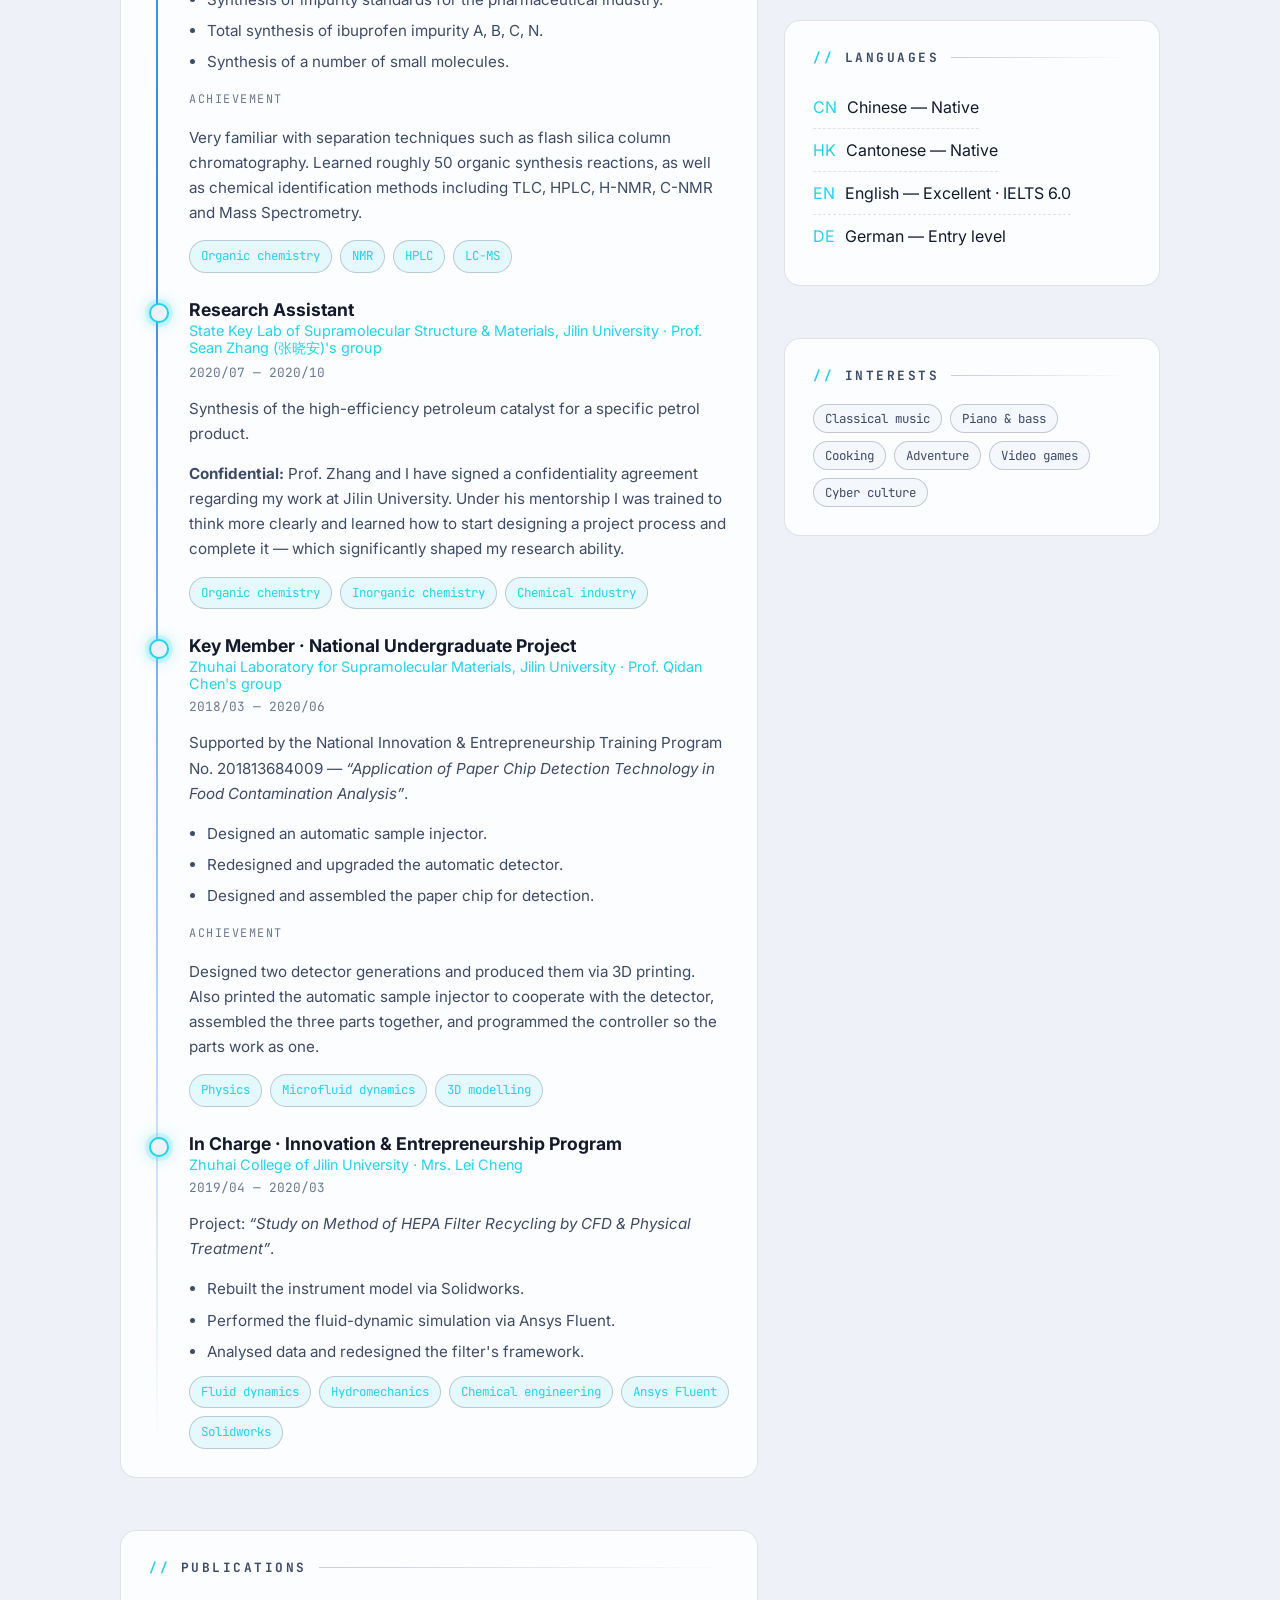
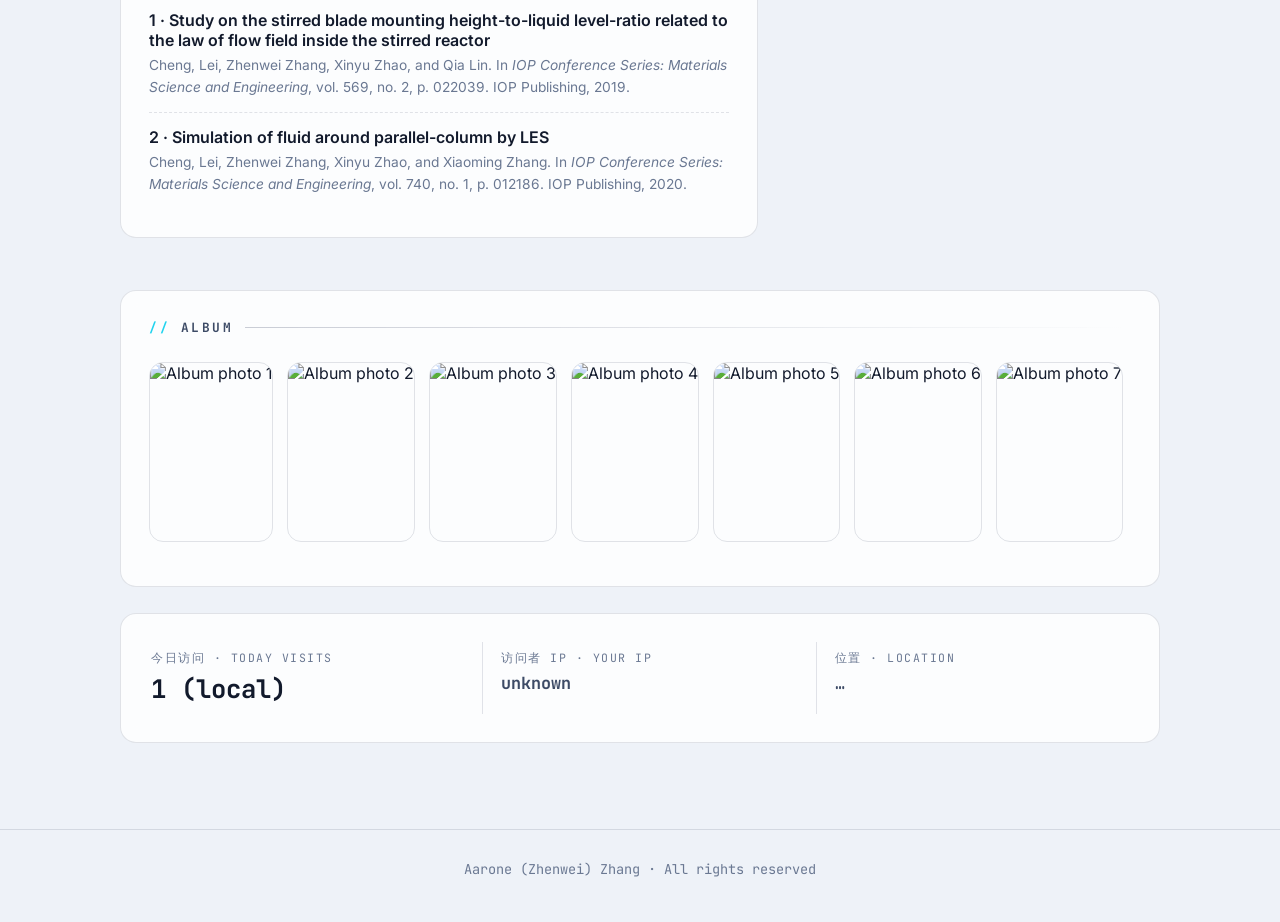
==== commit d6ee20fe: "add ip display display accessed IP and today's viewer" ====
--- a/EN/index.html
+++ b/EN/index.html
@@ -14,6 +14,7 @@
     <script defer src="https://use.fontawesome.com/releases/v5.1.1/js/all.js" integrity="sha384-BtvRZcyfv4r0x/phJt9Y9HhnN5ur1Z+kZbKVgzVBAlQZX4jvAuImlIz+bG7TS00a" crossorigin="anonymous"></script>
     <link id="theme-style" rel="stylesheet" href="assets/css/tech.css">
     <script defer src="assets/js/theme.js"></script>
+    <script defer src="assets/js/stats.js"></script>
 </head>
 <body>
 
@@ -40,8 +41,6 @@
                 </p>
                 <div class="chips">
                     <span class="chip"><i class="fas fa-envelope"></i>bbgstark@hotmail.com</span>
-                    <span class="chip"><i class="fas fa-phone-alt"></i>+86 13326452448</span>
-                    <span class="chip"><i class="fas fa-phone-alt"></i>+86 02081200968</span>
                     <span class="chip"><i class="fas fa-map-marker-alt"></i>Guangzhou, China</span>
                 </div>
                 <div class="social">
@@ -329,6 +328,24 @@
             </div>
         </section>
 
+        <!-- Live stats -->
+        <section class="section reveal" style="margin-top:26px;">
+            <div class="card stats-card">
+                <div class="stat">
+                    <span class="stat-label">今日访问 · Today visits</span>
+                    <span class="stat-value" data-visits-today>…</span>
+                </div>
+                <div class="stat">
+                    <span class="stat-label">访问者 IP · Your IP</span>
+                    <span class="stat-value small" data-ip>…</span>
+                </div>
+                <div class="stat">
+                    <span class="stat-label">位置 · Location</span>
+                    <span class="stat-value small" data-location>…</span>
+                </div>
+            </div>
+        </section>
+
     </main>
 
     <footer class="site-footer">
--- a/EN/assets/css/tech.css
+++ b/EN/assets/css/tech.css
@@ -403,6 +403,18 @@
 html.js .reveal { opacity: 0; transform: translateY(22px); transition: opacity .7s ease, transform .7s ease; }
 html.js .reveal.in { opacity: 1; transform: translateY(0); }
 
+/* ---------- Live stats ---------- */
+.stats-card { display: grid; grid-template-columns: repeat(3, 1fr); gap: 18px; }
+.stat { display: flex; flex-direction: column; gap: 6px; padding: 8px 2px; }
+.stat + .stat { border-left: 1px solid var(--border); padding-left: 18px; }
+.stat-label { font-family: var(--mono); text-transform: uppercase; letter-spacing: 1.5px; font-size: .72rem; color: var(--muted); }
+.stat-value { font-family: var(--mono); font-size: 1.6rem; font-weight: 700; color: var(--text); }
+.stat-value.small { font-size: 1.05rem; color: var(--text-soft); }
+@media (max-width: 620px) {
+  .stats-card { grid-template-columns: 1fr; gap: 12px; }
+  .stat + .stat { border-left: 0; padding-left: 2px; border-top: 1px solid var(--border); padding-top: 12px; }
+}
+
 /* ---------- Responsive ---------- */
 @media (max-width: 620px) {
   .t-item { padding-left: 8px; }
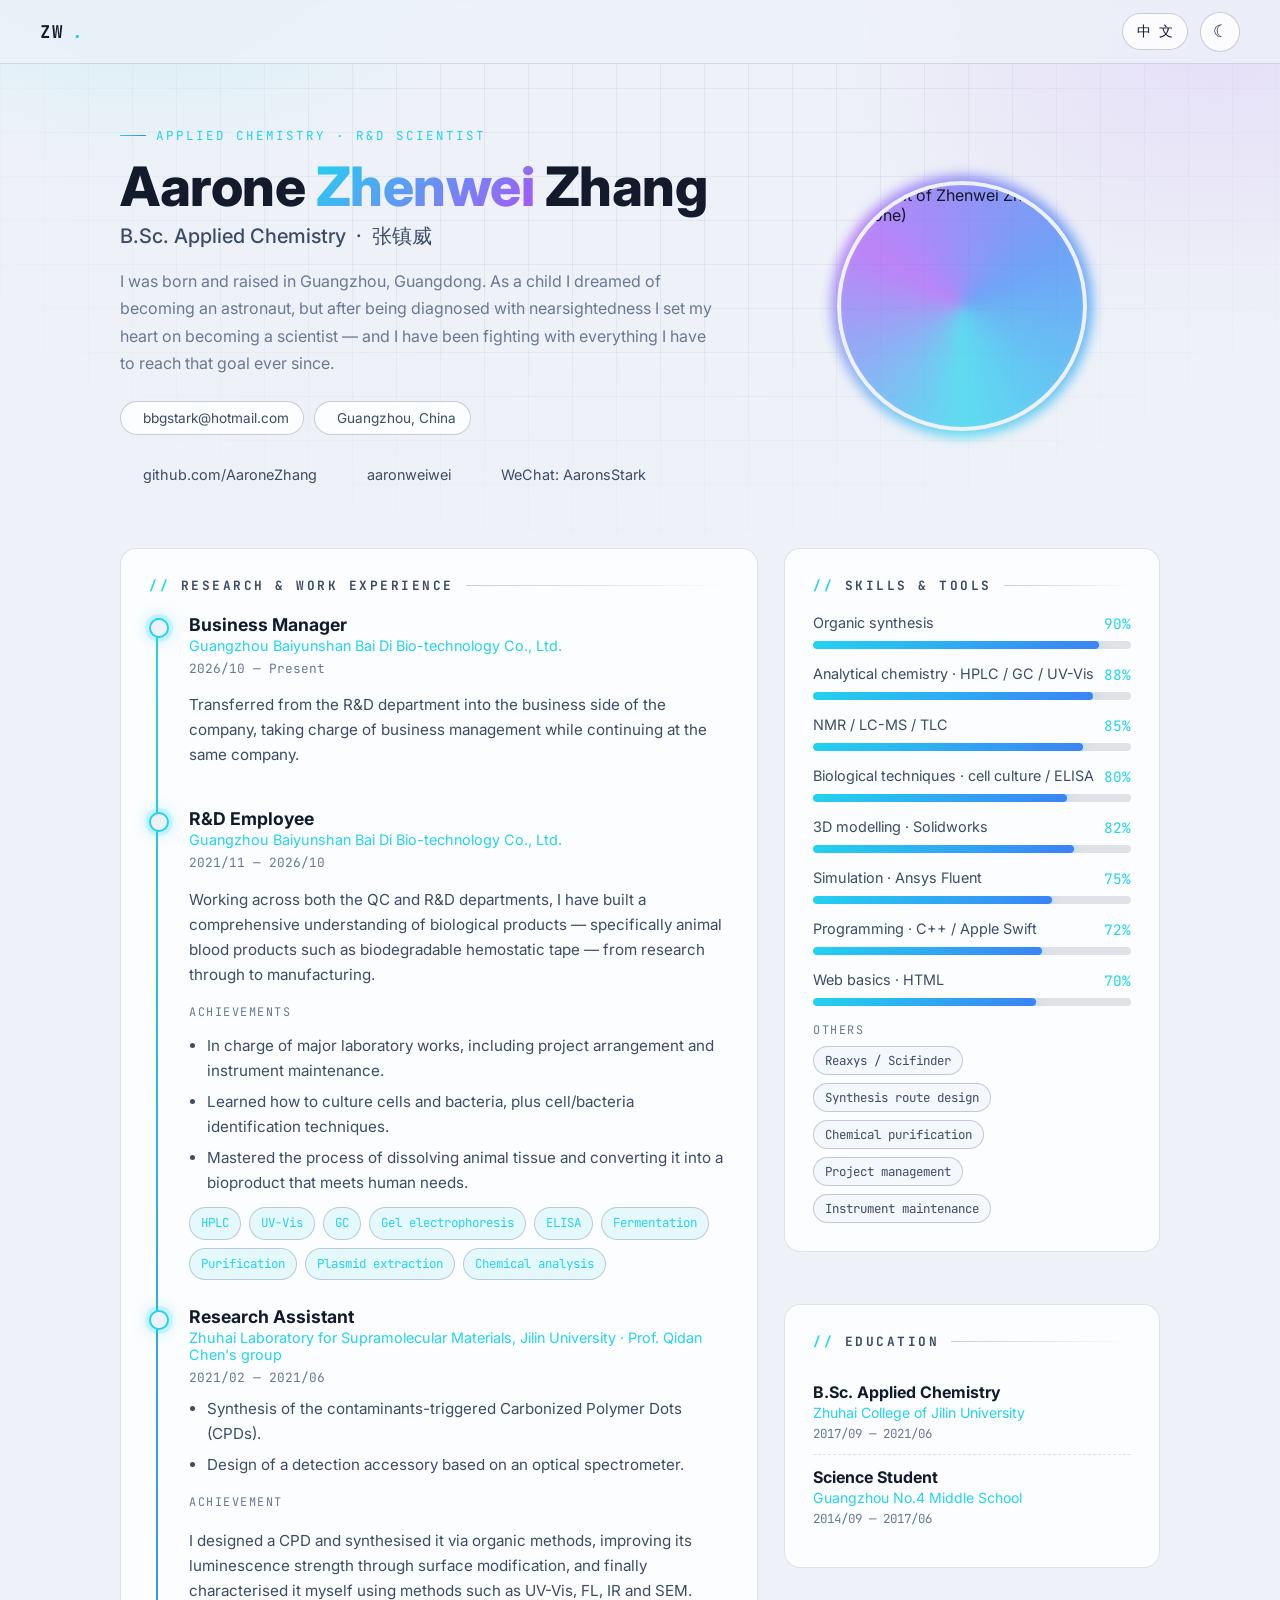
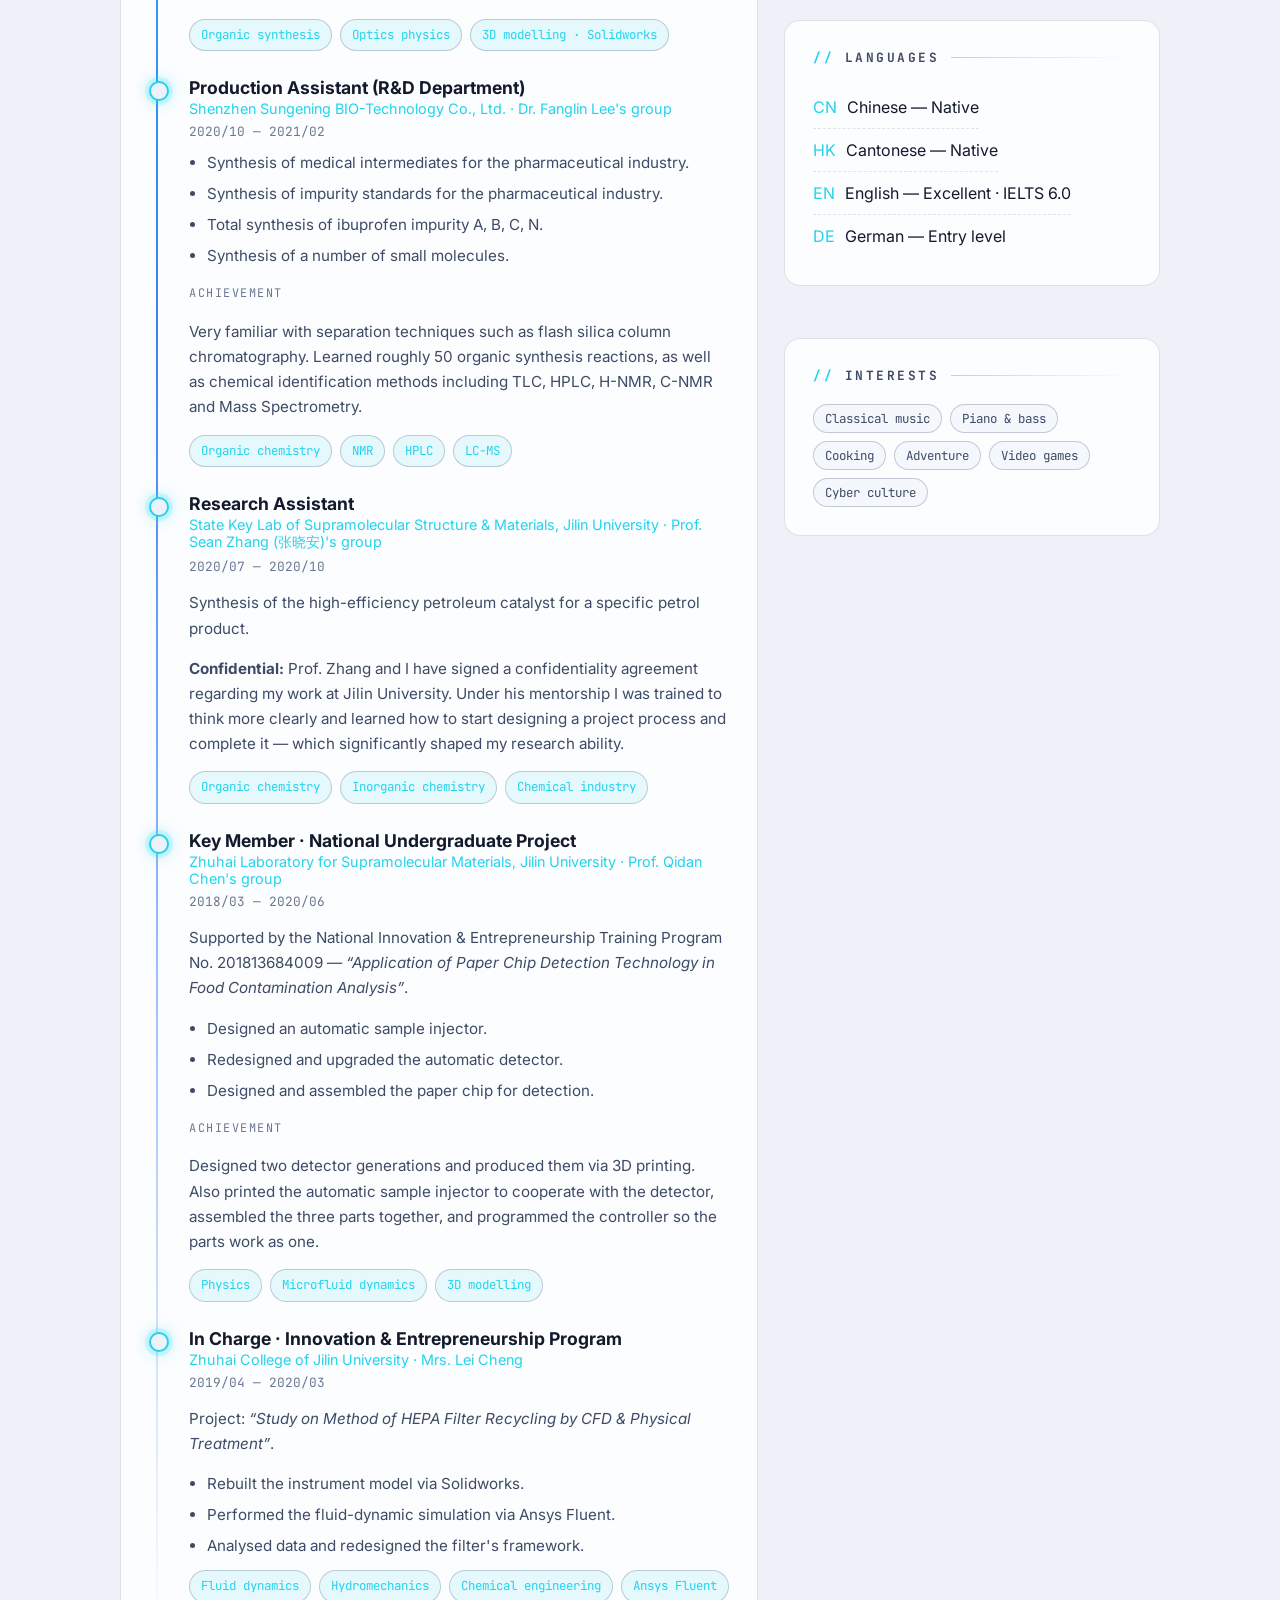
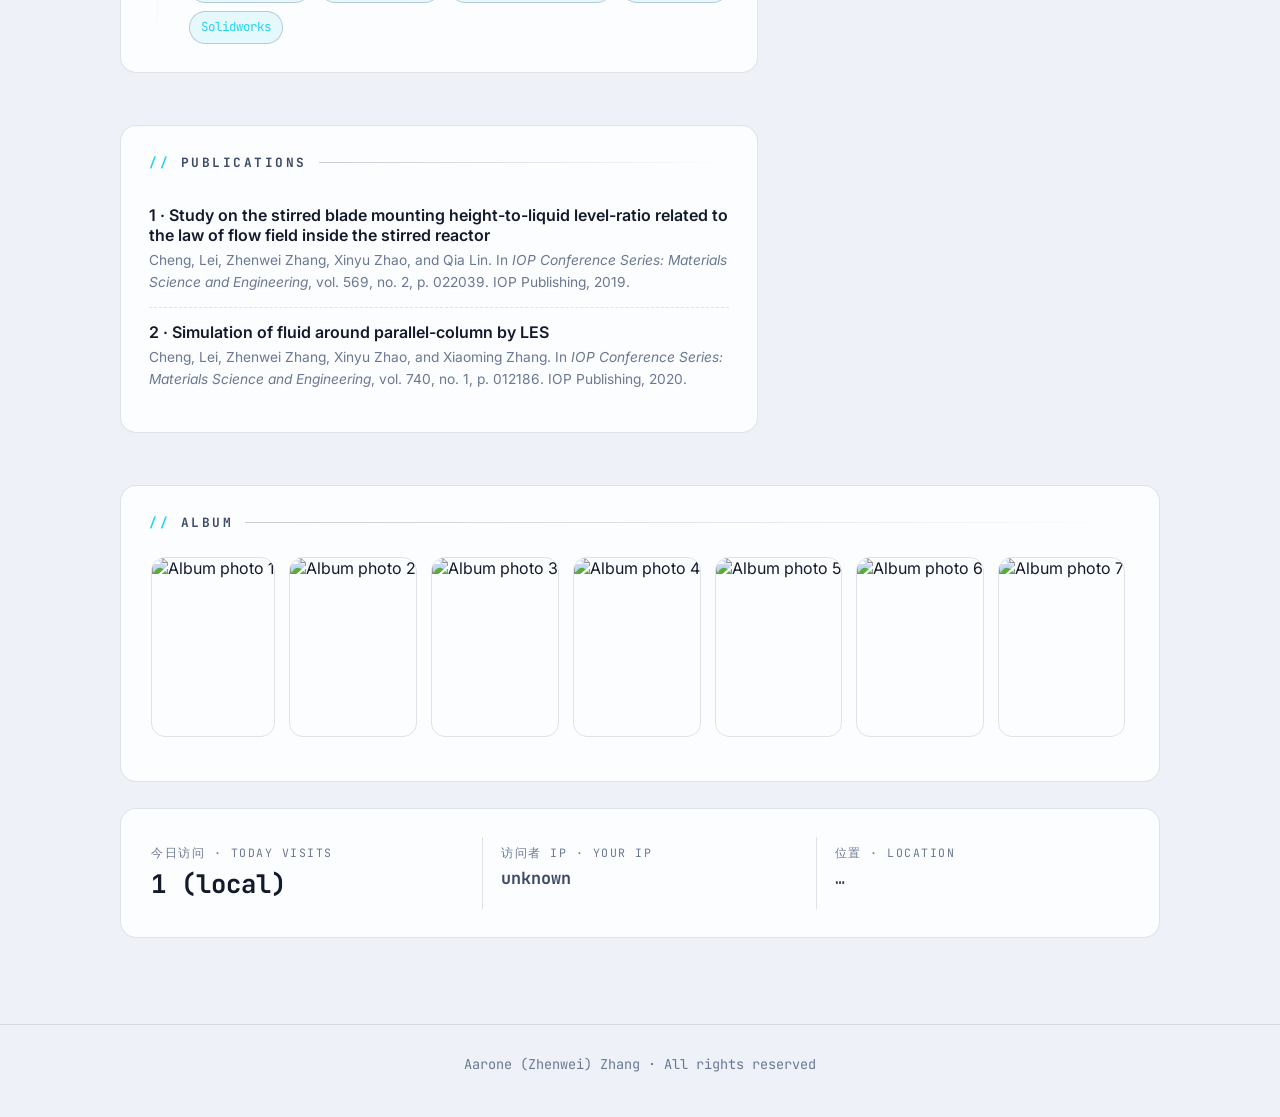
==== commit de13f17e: "image bar motifly make the image bar slide" ====
--- a/EN/index.html
+++ b/EN/index.html
@@ -71,9 +71,20 @@
 
                             <article class="t-item">
                                 <div class="t-head">
+                                    <h3 class="t-role">Business Manager</h3>
+                                    <div class="t-org">Guangzhou Baiyunshan Bai Di Bio-technology Co., Ltd.</div>
+                                    <div class="t-time">2026/10 — Present</div>
+                                </div>
+                                <div class="t-desc">
+                                    <p>Transferred from the R&amp;D department into the business side of the company, taking charge of business management while continuing at the same company.</p>
+                                </div>
+                            </article>
+
+                            <article class="t-item">
+                                <div class="t-head">
                                     <h3 class="t-role">R&amp;D Employee</h3>
                                     <div class="t-org">Guangzhou Baiyunshan Bai Di Bio-technology Co., Ltd.</div>
-                                    <div class="t-time">2021/11 — Present</div>
+                                    <div class="t-time">2021/11 — 2026/10</div>
                                 </div>
                                 <div class="t-desc">
                                     <p>Working across both the QC and R&amp;D departments, I have built a comprehensive understanding of biological products — specifically animal blood products such as biodegradable hemostatic tape — from research through to manufacturing.</p>
--- a/EN/assets/css/tech.css
+++ b/EN/assets/css/tech.css
@@ -367,27 +367,28 @@
 .pub .title { font-weight: 600; margin-bottom: 4px; }
 .pub .cite { color: var(--muted); font-size: .86rem; line-height: 1.6; }
 
-/* Album */
+/* Album — auto-slides while idle, and can be dragged / swiped / wheeled manually */
 .album-track {
   display: flex;
-  gap: 14px;
   overflow-x: auto;
   padding: 6px 2px 16px;
-  scroll-snap-type: x mandatory;
   scrollbar-width: thin;
-}
+  cursor: grab;
+  -webkit-user-select: none;
+  user-select: none;
+}
+.album-track.dragging { cursor: grabbing; }
 .album-track::-webkit-scrollbar { height: 8px; }
 .album-track::-webkit-scrollbar-thumb { background: var(--border-strong); border-radius: 999px; }
+.album-track a { flex: 0 0 auto; margin-right: 14px; }
 .album-track img {
   height: 180px;
   width: auto;
   border-radius: 14px;
   border: 1px solid var(--border);
-  scroll-snap-align: start;
   transition: transform .25s ease, box-shadow .25s ease;
 }
 .album-track img:hover { transform: translateY(-4px); box-shadow: var(--shadow); }
-.album-track a { flex: 0 0 auto; }
 
 /* Footer */
 .site-footer {
